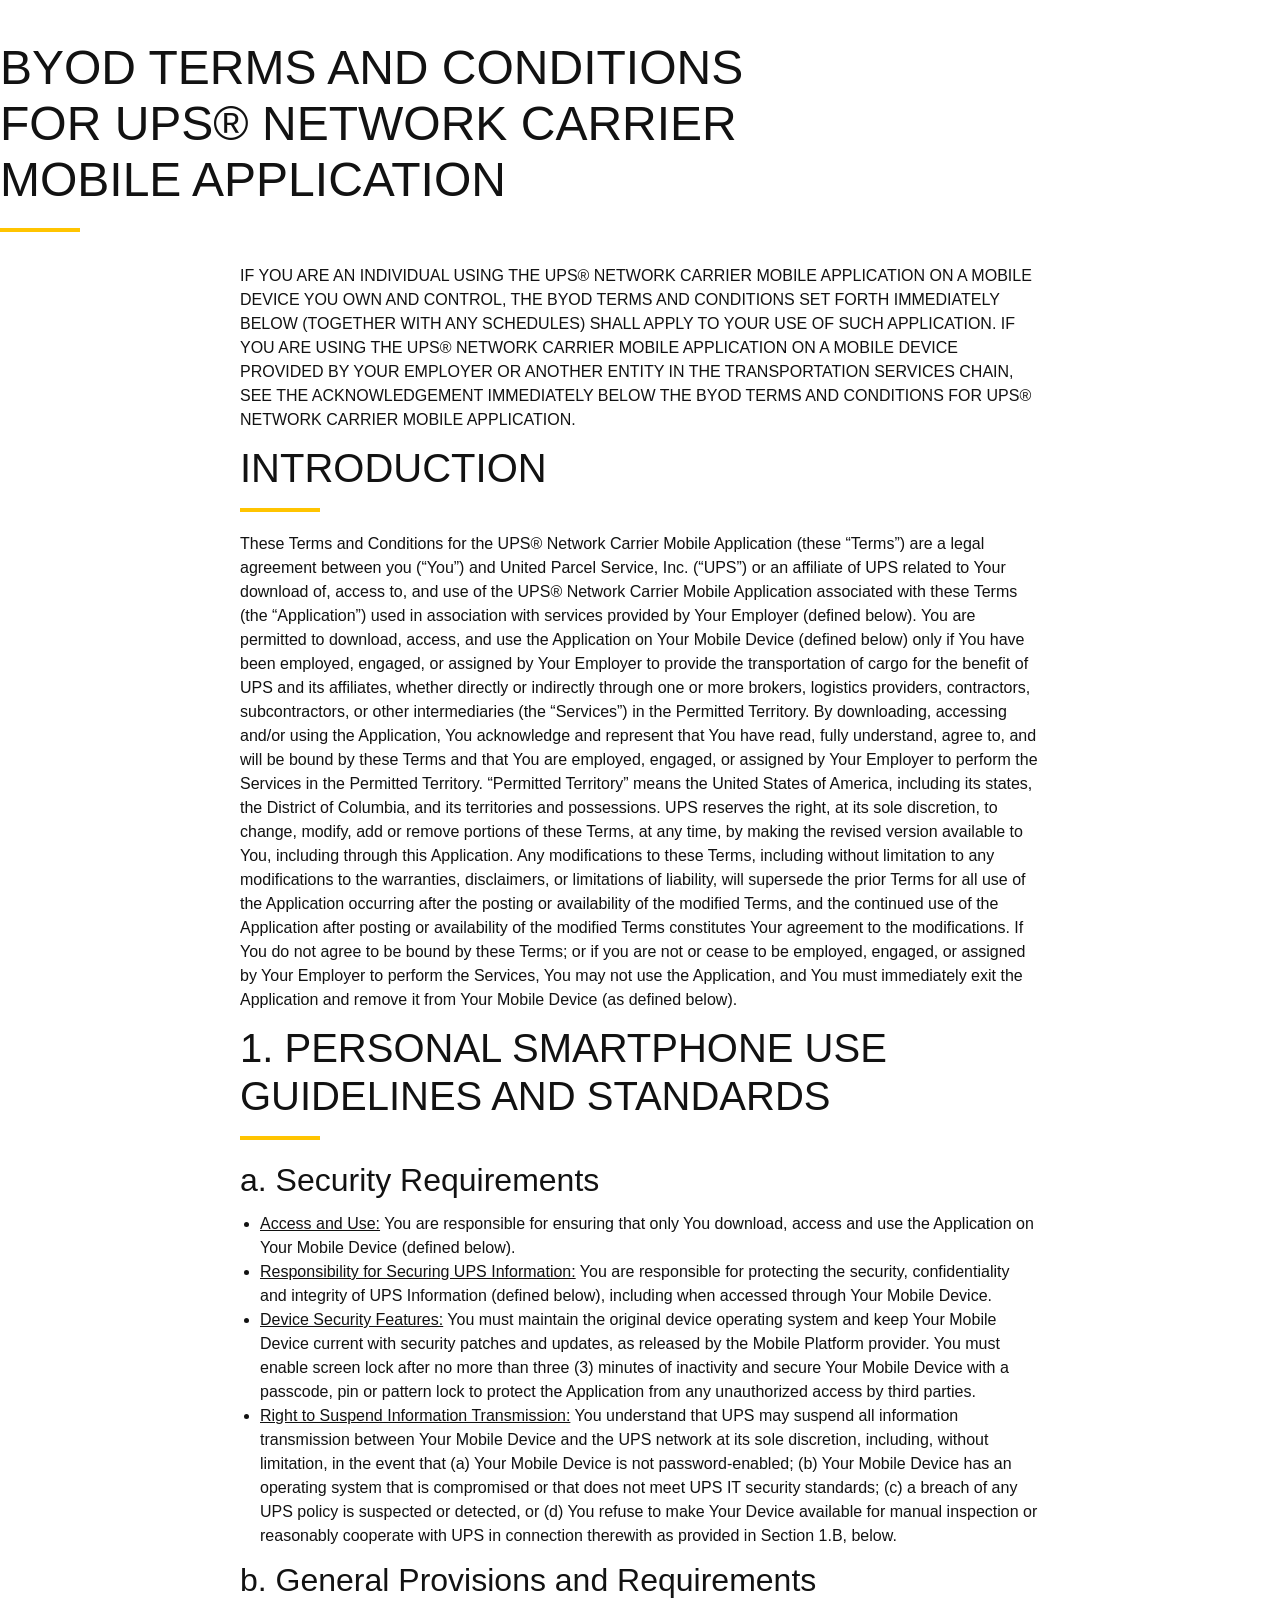
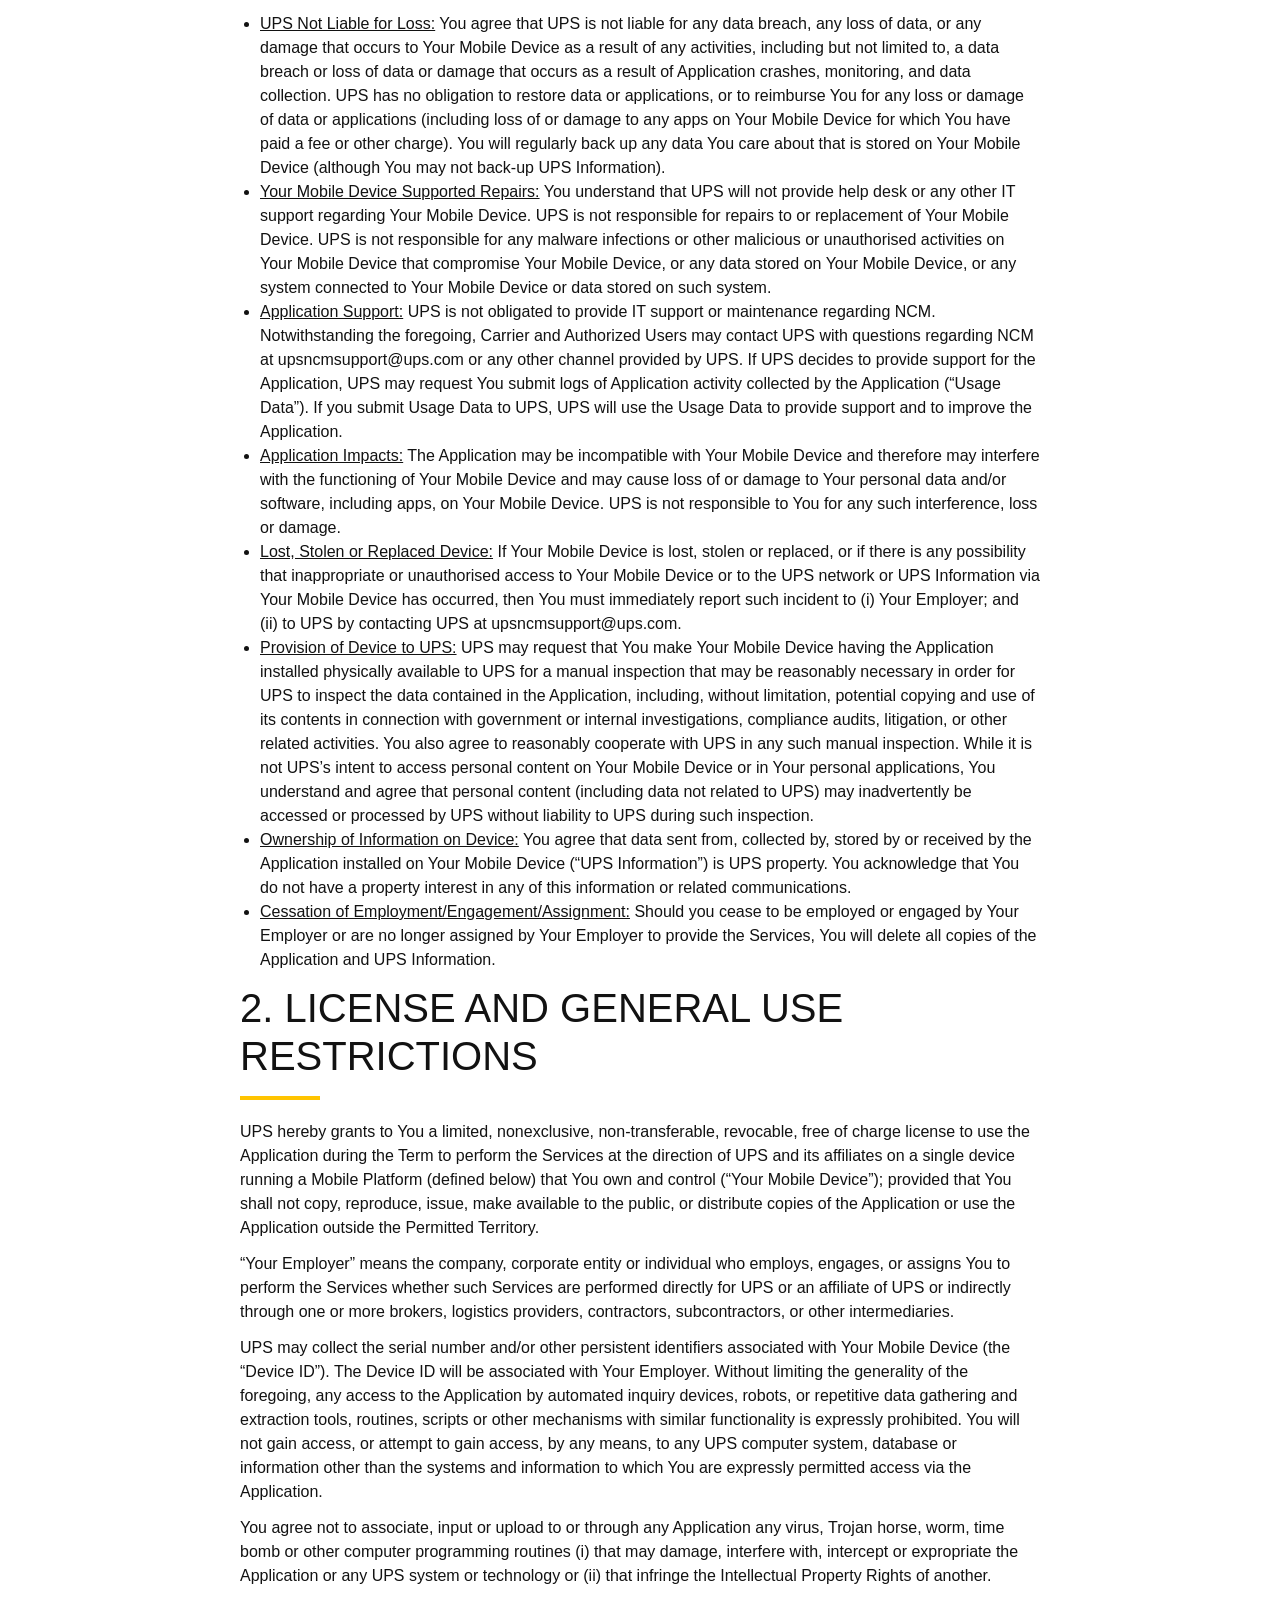
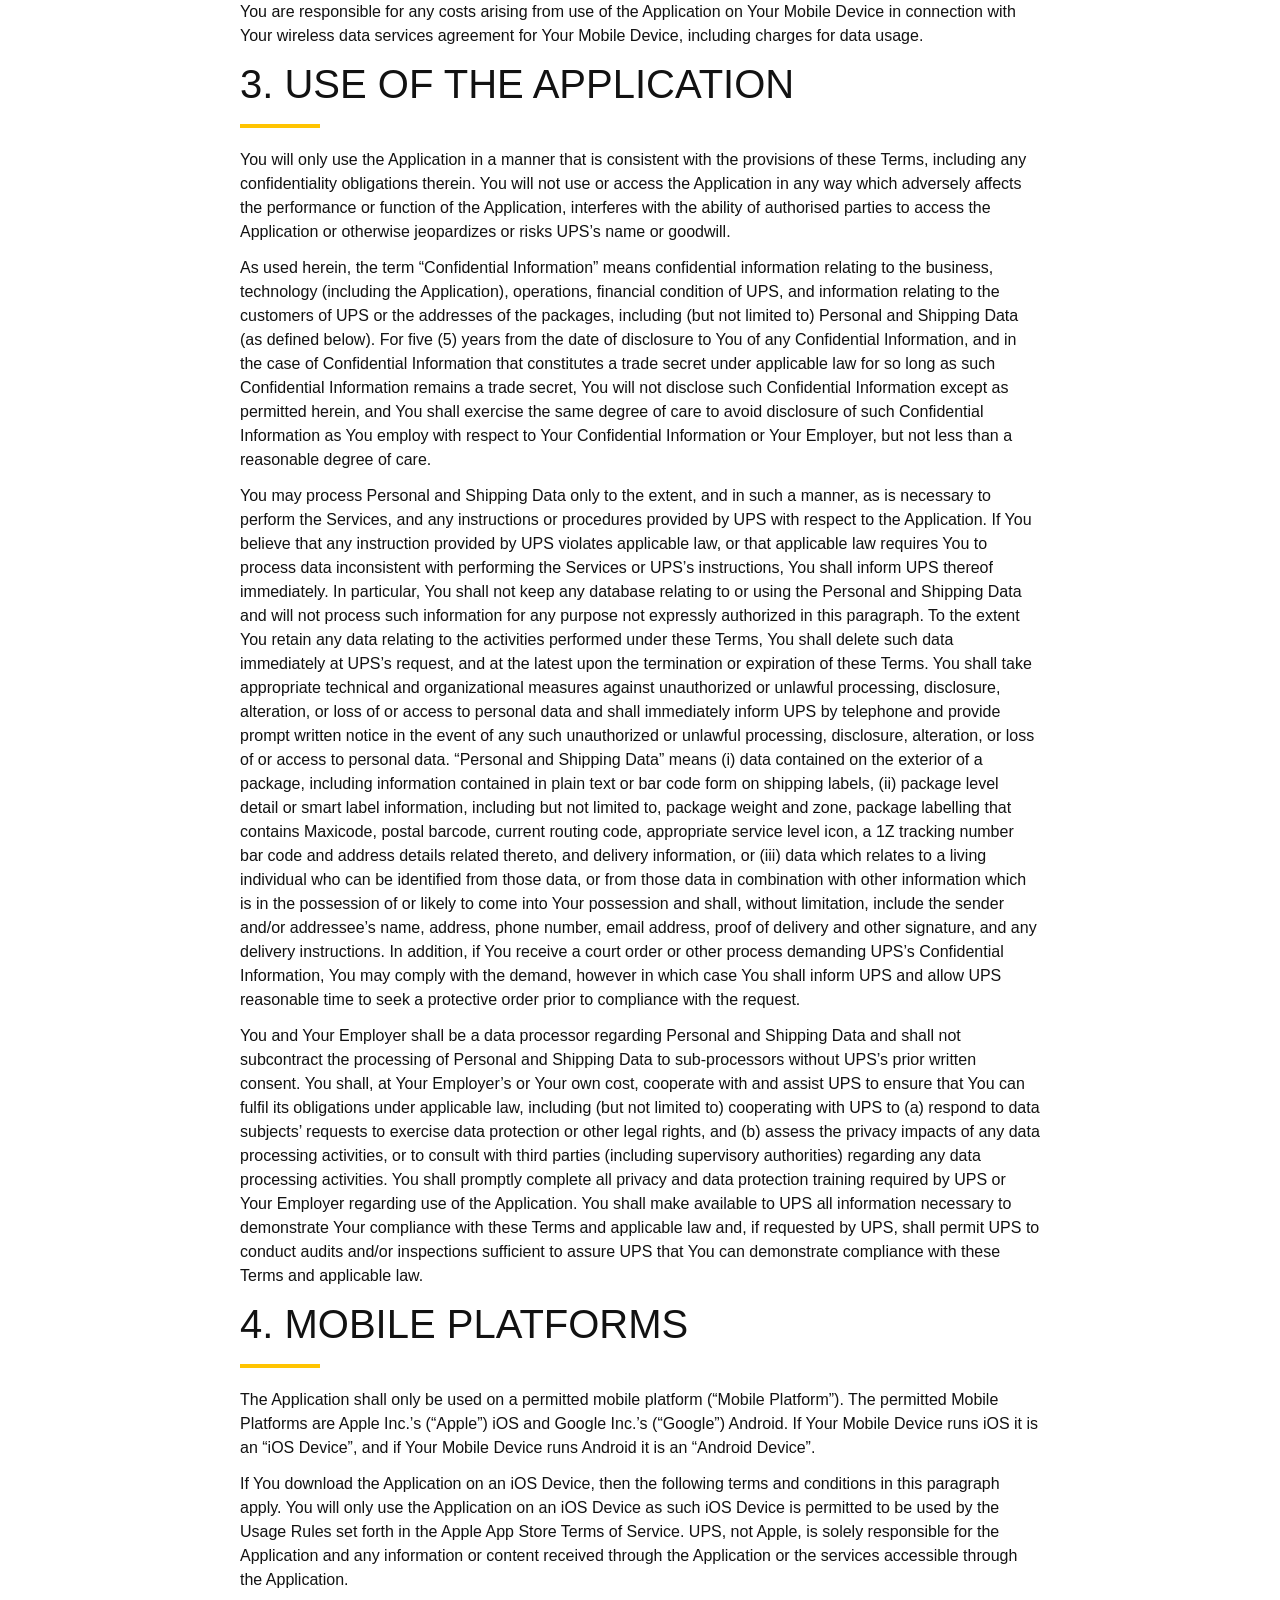
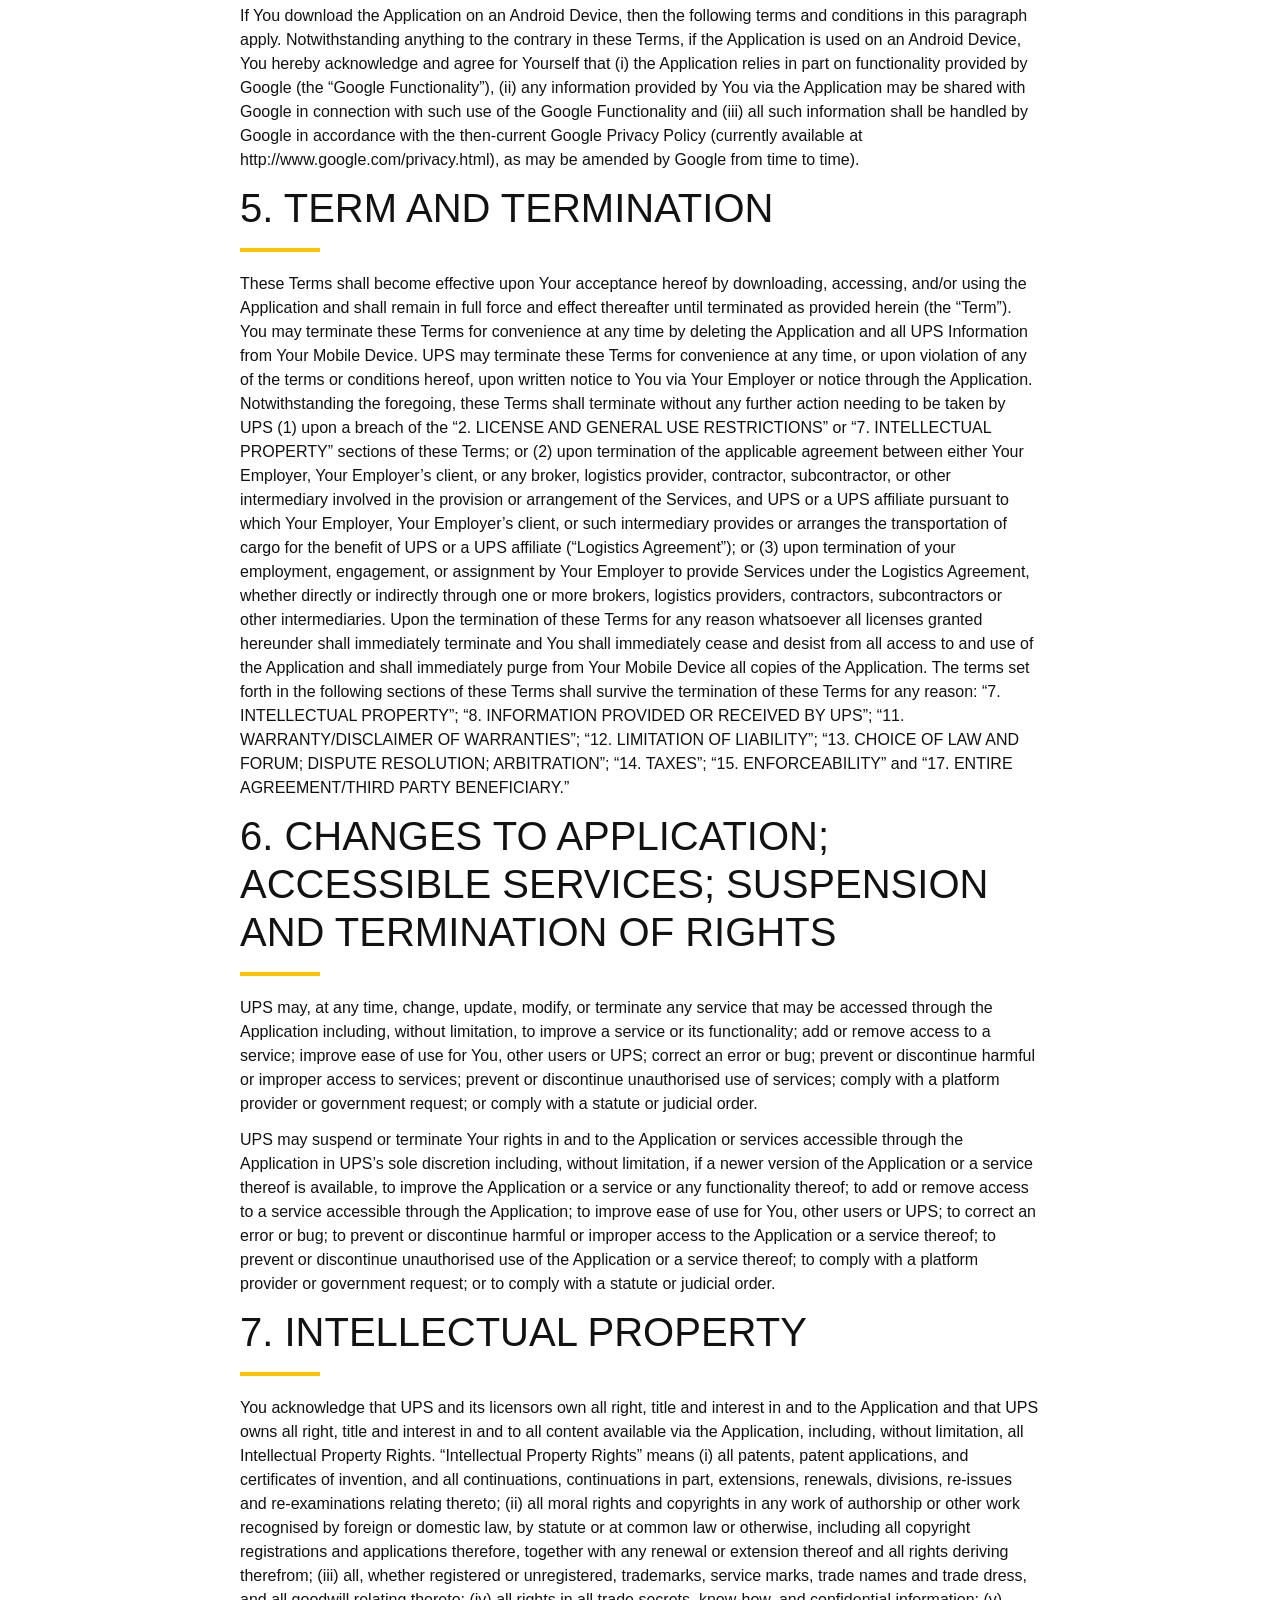
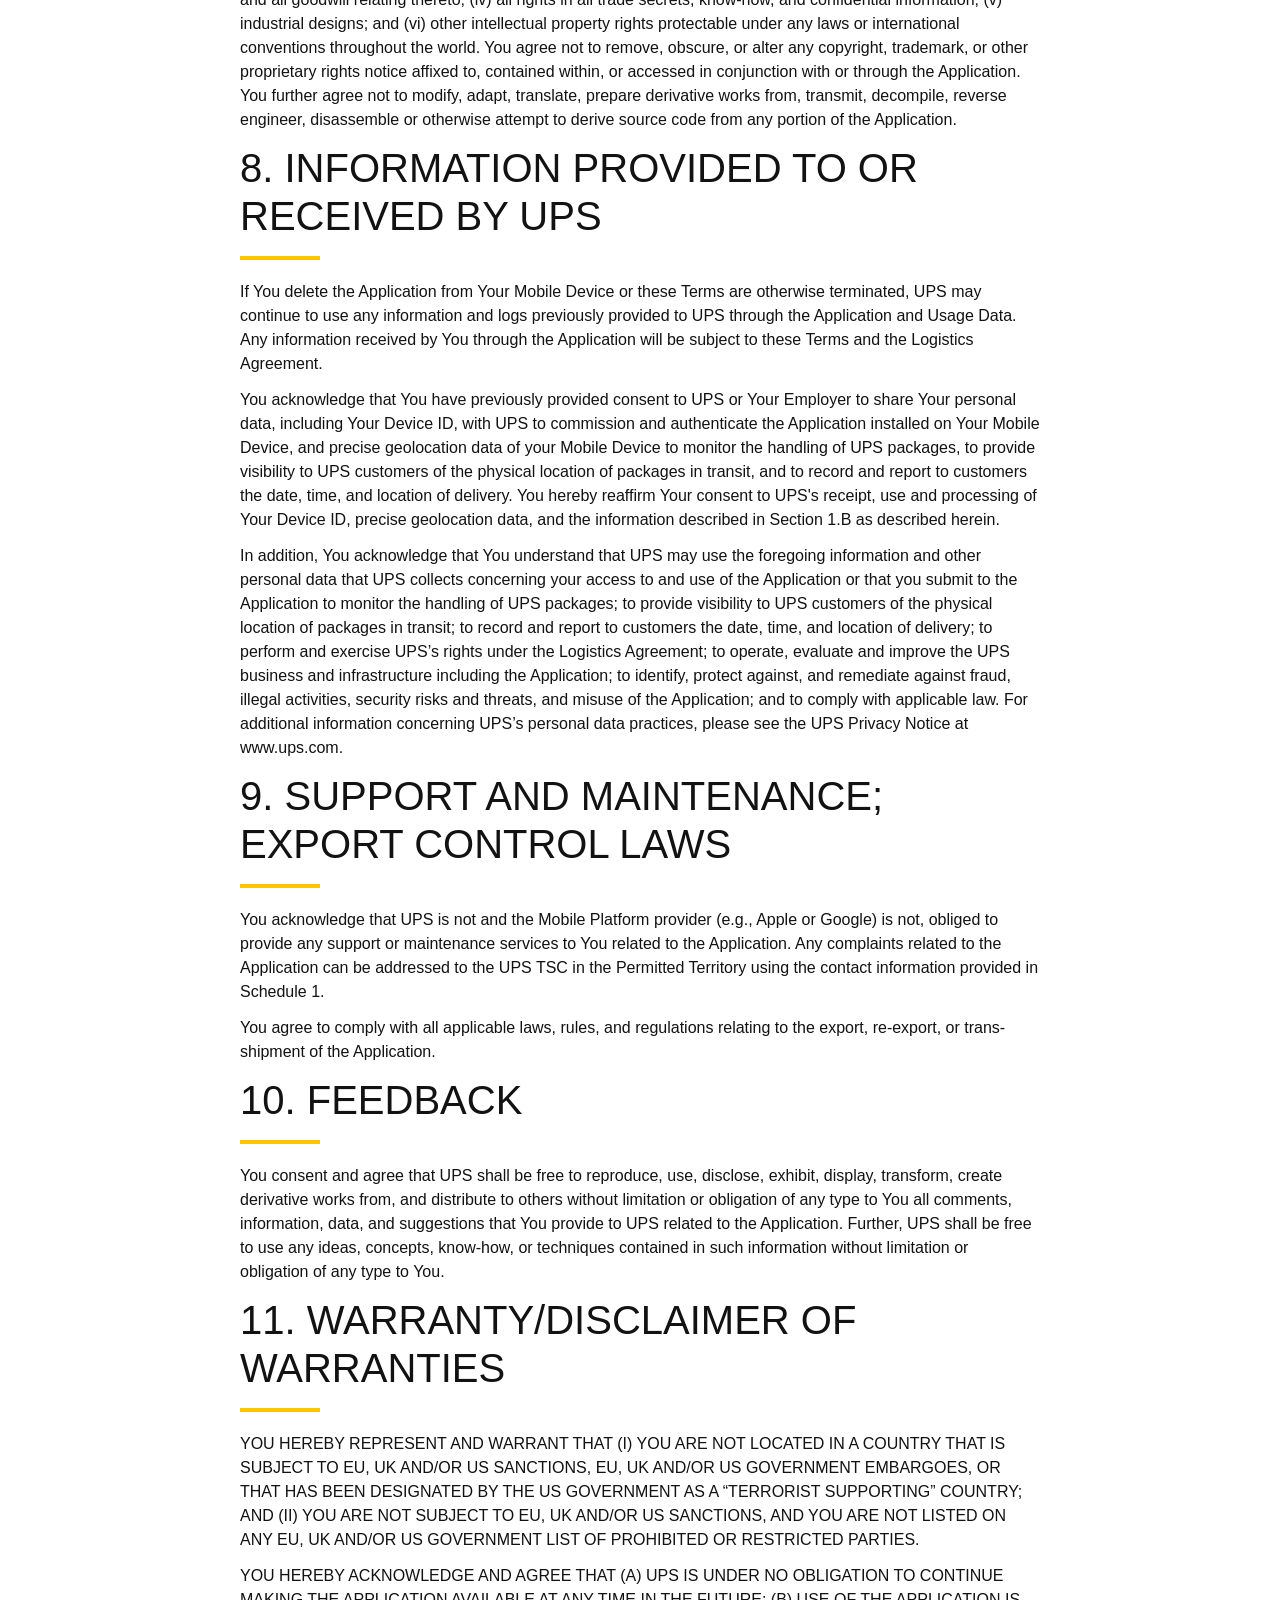
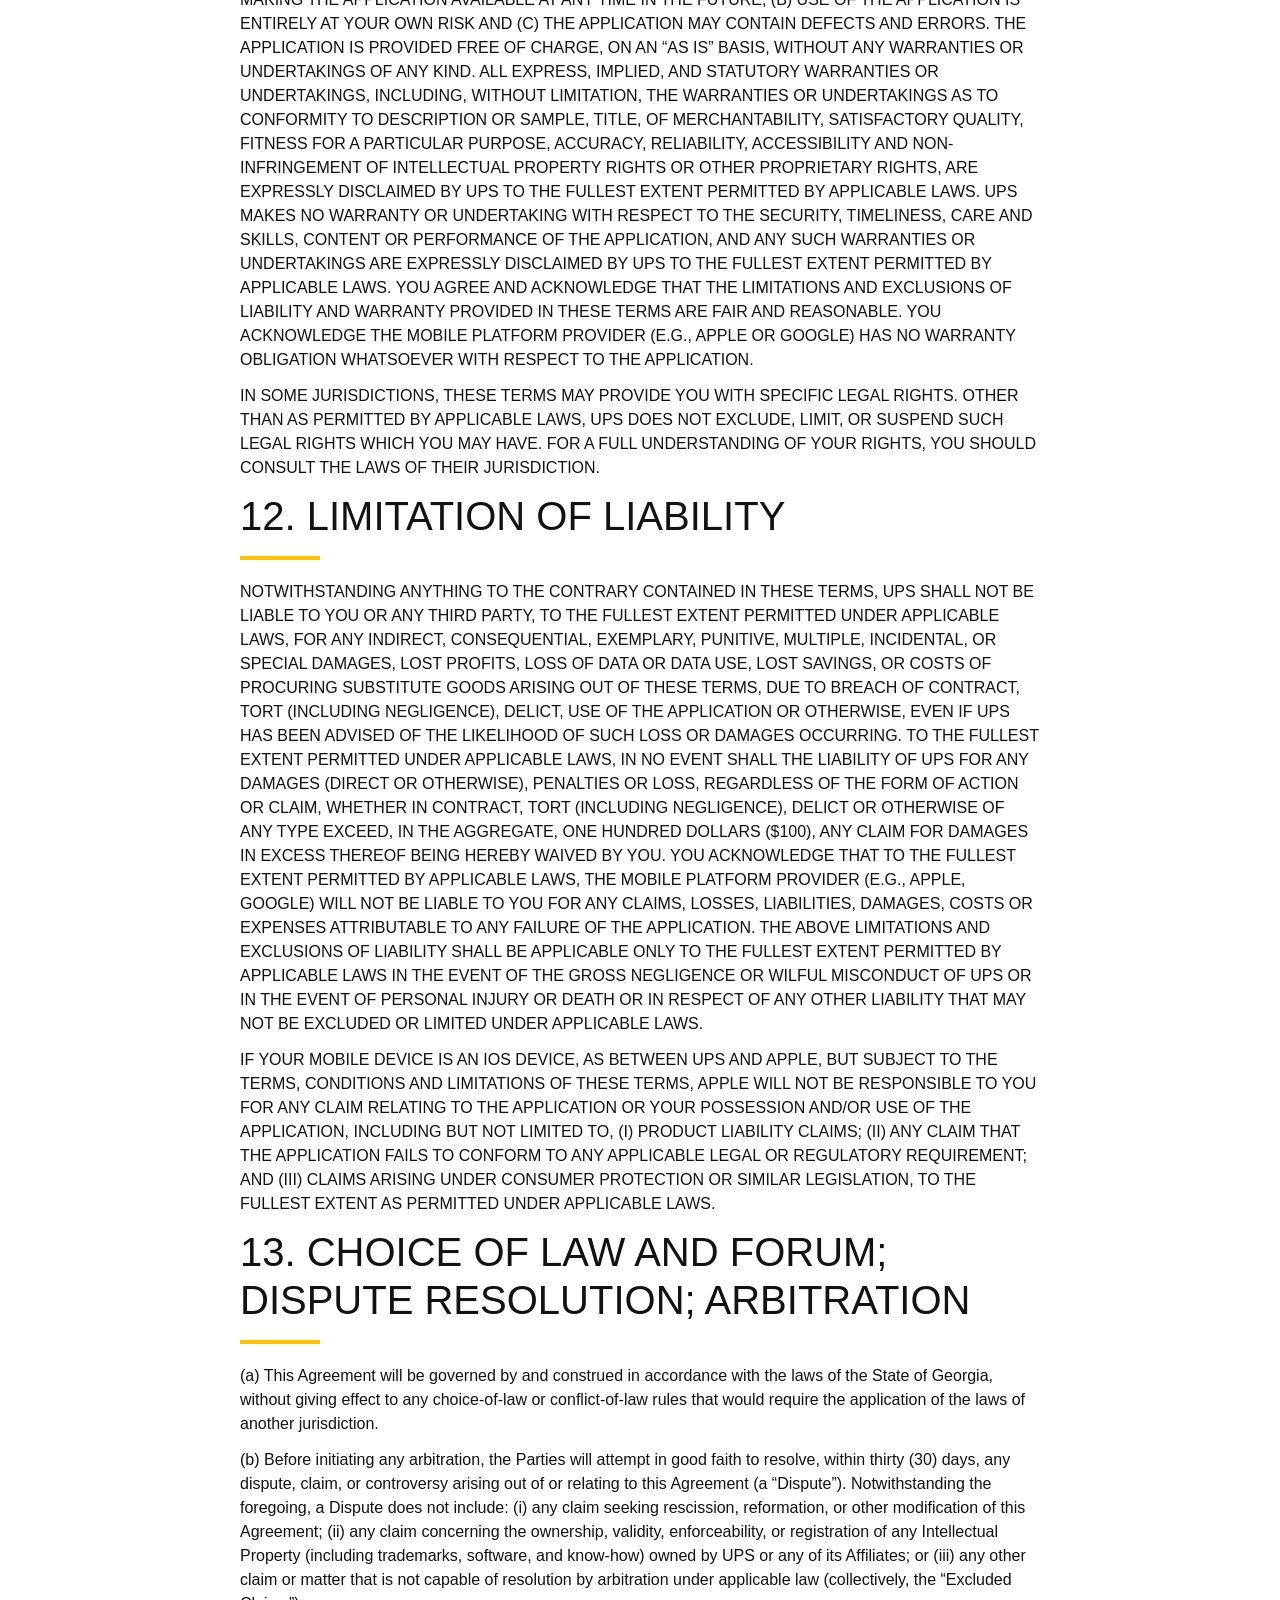
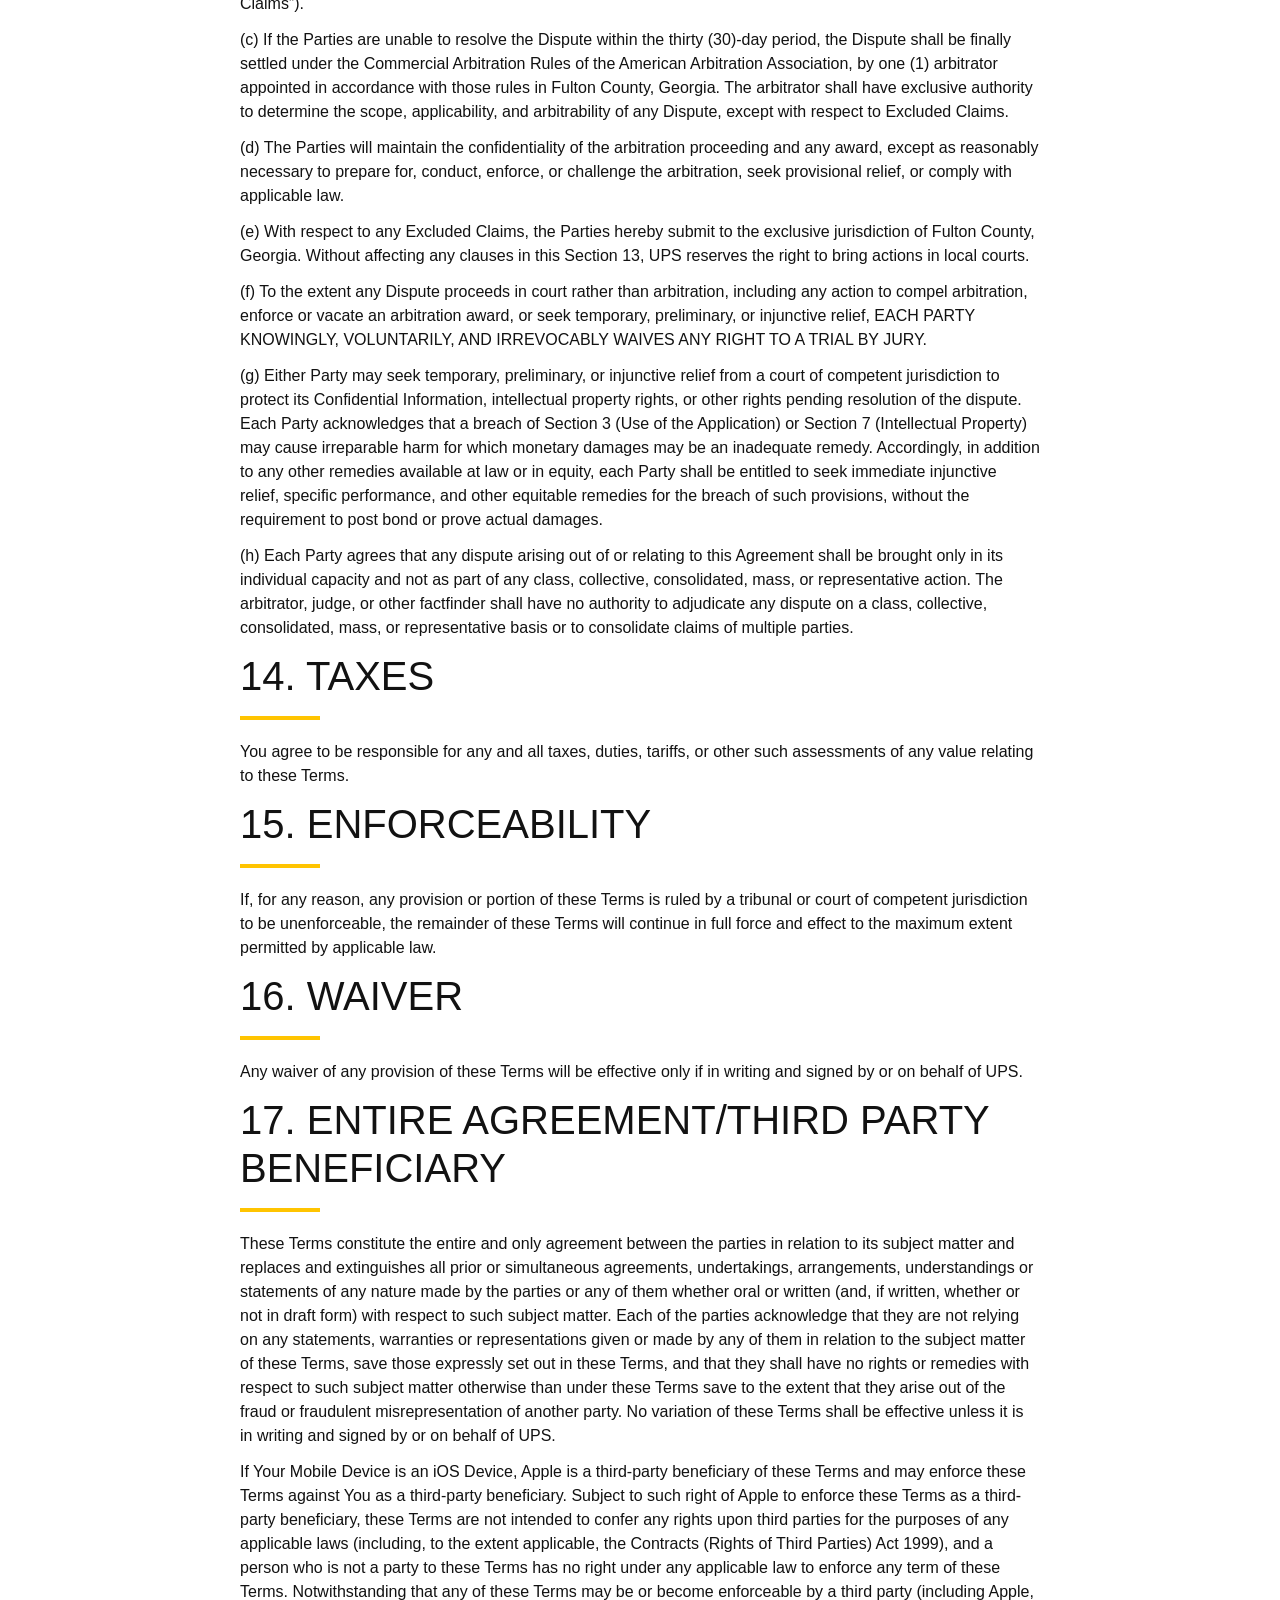
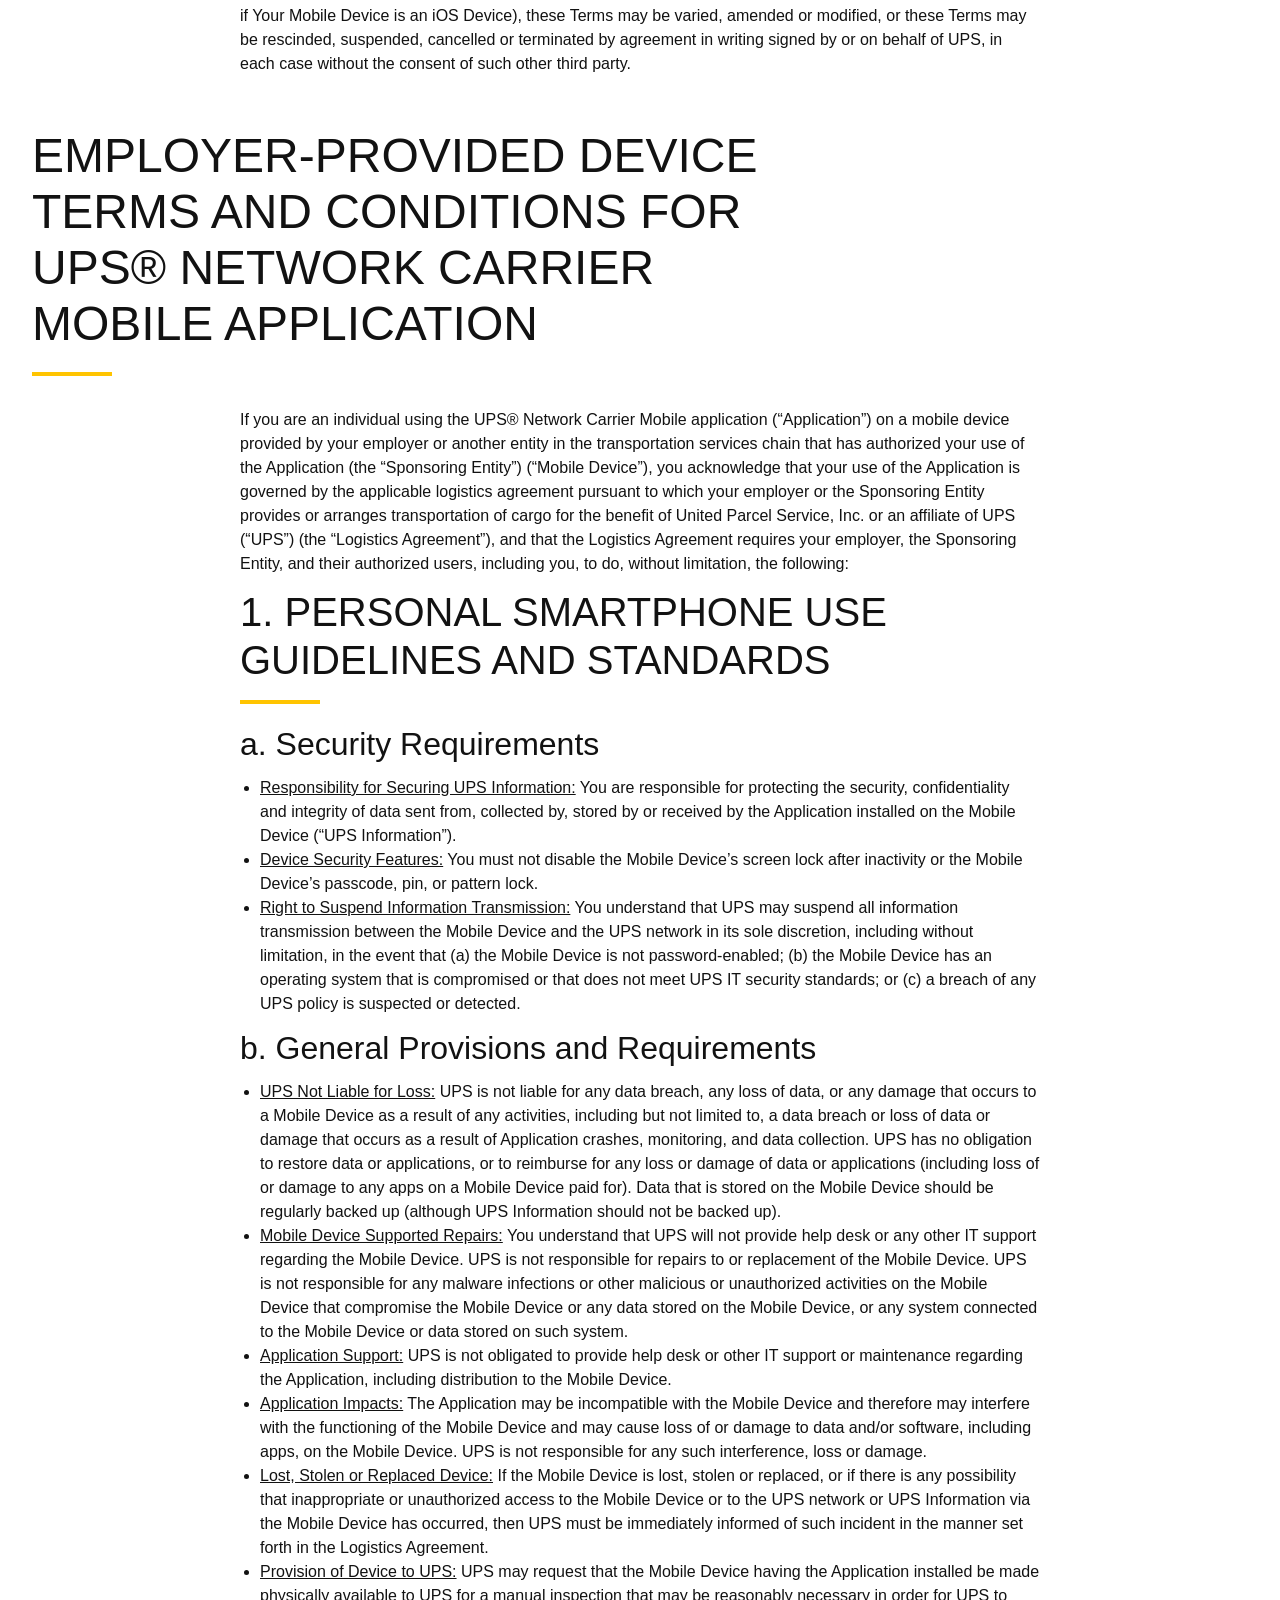
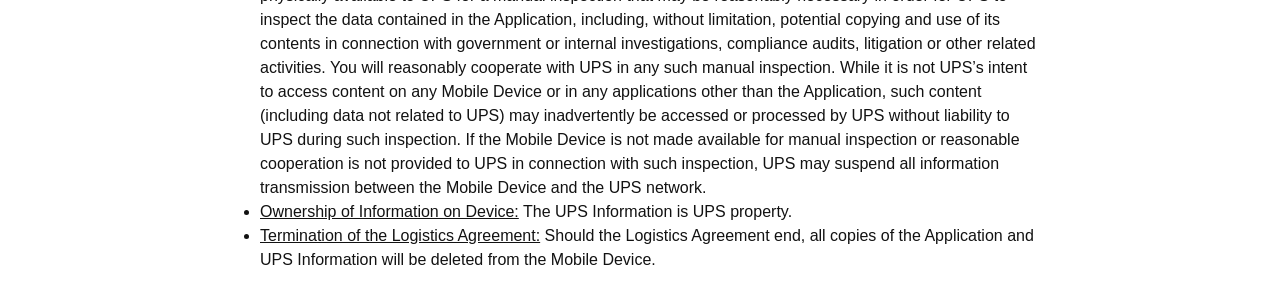
==== legal/ncm-terms-conditions.html @ 5e9bddc9 "Add files via upload" ====
<!DOCTYPE html>
<!-- saved from url=(0092)https://www.ups.com/us/en/support/shipping-support/legal-terms-conditions/end-user-agreement -->
<html data-whatintent="mouse" lang="en" data-whatinput="mouse">

<head>
  <meta http-equiv="Content-Type" content="text/html; charset=UTF-8">
  <title>End User License Agreement for UPS Mobile Applications | UPS - United States</title>

  <link rel="stylesheet" href="./ncm-terms-conditions/styles.css">
  <link rel="stylesheet" href="./ncm-terms-conditions/hero.css">
  <link rel="stylesheet" href="./ncm-terms-conditions/fonts.css">
  <link rel="stylesheet" href="./ncm-terms-conditions/header.css">
  <link rel="stylesheet" href="./ncm-terms-conditions/ups-title.css">
  <link rel="stylesheet" href="./ncm-terms-conditions/link-list.css">
  <link rel="stylesheet" href="./ncm-terms-conditions/back-to-top-button.css">
  <link rel="stylesheet" href="./ncm-terms-conditions/header-content.css">
  <link rel="stylesheet" href="./ncm-terms-conditions/global-alert.css">
  <link rel="stylesheet" href="./ncm-terms-conditions/footer.css">
  <link rel="stylesheet" href="./ncm-terms-conditions/lazy-styles.css">
  <script src="./ncm-terms-conditions/jquery-3.7.1.min.js.download"></script>
  <link rel="stylesheet" href="./ncm-terms-conditions/fragment-embed.css">
  <link rel="stylesheet" href="./ncm-terms-conditions/service-alerts-model.css">
  <link rel="stylesheet" href="./ncm-terms-conditions/main-va.css">

</head>

<body data-nav-template="default" data-footer-template="" class="appear">

  <main>
    <h1 class="sr-only"></h1>


    <div class="hero-wrapper">
      <div class="hero block no-media" data-block-name="hero" data-block-status="loaded"
        data-utg-content-block-id="trn_hero" data-tracking-applied="true">
        <div>
          <h1 id="end-user-license-agreement-for-ups-mobile-applications" class="keyline"><u>BYOD TERMS AND CONDITIONS
              FOR UPS® NETWORK CARRIER MOBILE APPLICATION</u></h1>
        </div>
        <div class="supporting-content-container"></div>
        <div class="additional-content-container"></div>
      </div>
    </div>

    <div class="section link-list-container" data-section-status="loaded" style="">
      <div class="default-content-wrapper">
        <p>IF YOU ARE AN INDIVIDUAL USING THE UPS® NETWORK CARRIER MOBILE APPLICATION ON A MOBILE DEVICE YOU OWN AND
          CONTROL, THE BYOD TERMS AND CONDITIONS SET FORTH IMMEDIATELY BELOW (TOGETHER WITH ANY SCHEDULES) SHALL APPLY
          TO YOUR USE OF SUCH APPLICATION. IF YOU ARE USING THE UPS® NETWORK CARRIER MOBILE APPLICATION ON A MOBILE
          DEVICE PROVIDED BY YOUR EMPLOYER OR ANOTHER ENTITY IN THE TRANSPORTATION SERVICES CHAIN, SEE THE
          ACKNOWLEDGEMENT IMMEDIATELY BELOW THE BYOD TERMS AND CONDITIONS FOR UPS® NETWORK CARRIER MOBILE APPLICATION.
        </p>
      </div>
    </div>

    <div class="section link-list-container" data-section-status="loaded" style="">
      <div class="default-content-wrapper">
        <h2 id="license-and-general-use-restrictions" class="keyline"><u>INTRODUCTION</u></h2>
        <p>These Terms and Conditions for the UPS® Network Carrier Mobile Application (these “Terms”) are a legal
          agreement between you (“You”) and United Parcel Service, Inc. (“UPS”) or an affiliate of UPS related to Your
          download of, access to, and use of the UPS® Network Carrier Mobile Application associated with these Terms
          (the “Application”) used in association with services provided by Your Employer (defined below). You are
          permitted to download, access, and use the Application on Your Mobile Device (defined below) only if You have
          been employed, engaged, or assigned by Your Employer to provide the transportation of cargo for the benefit of
          UPS and its affiliates, whether directly or indirectly through one or more brokers, logistics providers,
          contractors, subcontractors, or other intermediaries (the “Services”) in the Permitted Territory. By
          downloading, accessing and/or using the Application, You acknowledge and represent that You have read, fully
          understand, agree to, and will be bound by these Terms and that You are employed, engaged, or assigned by Your
          Employer to perform the Services in the Permitted Territory. “Permitted Territory” means the United States of
          America, including its states, the District of Columbia, and its territories and possessions. UPS reserves the
          right, at its sole discretion, to change, modify, add or remove portions of these Terms, at any time, by
          making the revised version available to You, including through this Application. Any modifications to these
          Terms, including without limitation to any modifications to the warranties, disclaimers, or limitations of
          liability, will supersede the prior Terms for all use of the Application occurring after the posting or
          availability of the modified Terms, and the continued use of the Application after posting or availability of
          the modified Terms constitutes Your agreement to the modifications. If You do not agree to be bound by these
          Terms; or if you are not or cease to be employed, engaged, or assigned by Your Employer to perform the
          Services, You may not use the Application, and You must immediately exit the Application and remove it from
          Your Mobile Device (as defined below).</p>
      </div>
    </div>

    <div class="section link-list-container" data-section-status="loaded" style="">
      <div class="default-content-wrapper">
        <h2 id="license-and-general-use-restrictions" class="keyline"><u>1. PERSONAL SMARTPHONE USE GUIDELINES AND
            STANDARDS</u></h2>
        <h3>a. Security Requirements</h3>
        <ul>
          <li> <u>Access and Use:</u> You are responsible for ensuring that only You download, access and use the
            Application on Your Mobile Device (defined below).</li>
          <li> <u>Responsibility for Securing UPS Information:</u> You are responsible for protecting the security,
            confidentiality and integrity of UPS Information (defined below), including when accessed through Your
            Mobile Device.</li>
          <li> <u>Device Security Features:</u> You must maintain the original device operating system and keep Your
            Mobile Device current with security patches and updates, as released by the Mobile Platform provider. You
            must enable screen lock after no more than three (3) minutes of inactivity and secure Your Mobile Device
            with a passcode, pin or pattern lock to protect the Application from any unauthorized access by third
            parties.</li>
          <li> <u>Right to Suspend Information Transmission:</u> You understand that UPS may suspend all information
            transmission between Your Mobile Device and the UPS network at its sole discretion, including, without
            limitation, in the event that (a) Your Mobile Device is not password-enabled; (b) Your Mobile Device has an
            operating system that is compromised or that does not meet UPS IT security standards; (c) a breach of any
            UPS policy is suspected or detected, or (d) You refuse to make Your Device available for manual inspection
            or reasonably cooperate with UPS in connection therewith as provided in Section 1.B, below.</li>
        </ul>
        <h3>b. General Provisions and Requirements</h3>
        <ul>
          <li><u>UPS Not Liable for Loss:</u> You agree that UPS is not liable for any data breach, any loss of data, or
            any damage that occurs to Your Mobile Device as a result of any activities, including but not limited to, a
            data breach or loss of data or damage that occurs as a result of Application crashes, monitoring, and data
            collection. UPS has no obligation to restore data or applications, or to reimburse You for any loss or
            damage of data or applications (including loss of or damage to any apps on Your Mobile Device for which You
            have paid a fee or other charge). You will regularly back up any data You care about that is stored on Your
            Mobile Device (although You may not back-up UPS Information).</li>
          <li><u>Your Mobile Device Supported Repairs:</u> You understand that UPS will not provide help desk or any
            other IT support regarding Your Mobile Device. UPS is not responsible for repairs to or replacement of Your
            Mobile Device. UPS is not responsible for any malware infections or other malicious or unauthorised
            activities on Your Mobile Device that compromise Your Mobile Device, or any data stored on Your Mobile
            Device, or any system connected to Your Mobile Device or data stored on such system.</li>
          <li><u>Application Support:</u> UPS is not obligated to provide IT support or maintenance regarding NCM.
            Notwithstanding the foregoing, Carrier and Authorized Users may contact UPS with questions regarding NCM at
            upsncmsupport@ups.com or any other channel provided by UPS. If UPS decides to provide support for the
            Application, UPS may request You submit logs of Application activity collected by the Application (“Usage
            Data”). If you submit Usage Data to UPS, UPS will use the Usage Data to provide support and to improve the
            Application.</li>
          <li><u>Application Impacts:</u> The Application may be incompatible with Your Mobile Device and therefore may
            interfere with the functioning of Your Mobile Device and may cause loss of or damage to Your personal data
            and/or software, including apps, on Your Mobile Device. UPS is not responsible to You for any such
            interference, loss or damage.</li>
          <li><u>Lost, Stolen or Replaced Device:</u> If Your Mobile Device is lost, stolen or replaced, or if there is
            any possibility that inappropriate or unauthorised access to Your Mobile Device or to the UPS network or UPS
            Information via Your Mobile Device has occurred, then You must immediately report such incident to (i) Your
            Employer; and (ii) to UPS by contacting UPS at upsncmsupport@ups.com.</li>
          <li><u>Provision of Device to UPS:</u> UPS may request that You make Your Mobile Device having the Application
            installed physically available to UPS for a manual inspection that may be reasonably necessary in order for
            UPS to inspect the data contained in the Application, including, without limitation, potential copying and
            use of its contents in connection with government or internal investigations, compliance audits, litigation,
            or other related activities. You also agree to reasonably cooperate with UPS in any such manual inspection.
            While it is not UPS’s intent to access personal content on Your Mobile Device or in Your personal
            applications, You understand and agree that personal content (including data not related to UPS) may
            inadvertently be accessed or processed by UPS without liability to UPS during such inspection.</li>
          <li><u>Ownership of Information on Device:</u> You agree that data sent from, collected by, stored by or
            received by the Application installed on Your Mobile Device (“UPS Information”) is UPS property. You
            acknowledge that You do not have a property interest in any of this information or related communications.
          </li>
          <li><u>Cessation of Employment/Engagement/Assignment:</u> Should you cease to be employed or engaged by Your
            Employer or are no longer assigned by Your Employer to provide the Services, You will delete all copies of
            the Application and UPS Information.</li>
        </ul>
      </div>
    </div>

    <div class="section link-list-container" data-section-status="loaded" style="">
      <div class="default-content-wrapper">
        <h2 id="mobile-platforms" class="keyline"><u>2. LICENSE AND GENERAL USE RESTRICTIONS</u></h2>
        <p>UPS hereby grants to You a limited, nonexclusive, non-transferable, revocable, free of charge license to
          use the Application during the Term to perform the Services at the direction of UPS and its affiliates on
          a single device running a Mobile Platform (defined below) that You own and control (“Your Mobile Device”);
          provided that You shall not copy, reproduce, issue, make available to the public, or distribute copies of
          the Application or use the Application outside the Permitted Territory. </p>

        <p>“Your Employer” means the company, corporate entity or individual who employs, engages, or assigns You to
          perform the Services whether such Services are performed directly for UPS or an affiliate of UPS or indirectly
          through one or more brokers, logistics providers, contractors, subcontractors, or other intermediaries.</p>
        <p>UPS may collect the serial number and/or other persistent identifiers associated with Your Mobile Device (the
          “Device ID”). The Device ID will be associated with Your Employer. Without limiting the generality of the
          foregoing, any access to the Application by automated inquiry devices, robots, or repetitive data gathering
          and extraction tools, routines, scripts or other mechanisms with similar functionality is expressly
          prohibited. You will not gain access, or attempt to gain access, by any means, to any UPS computer system,
          database or information other than the systems and information to which You are expressly permitted access via
          the Application.</p>
        <p>You agree not to associate, input or upload to or through any Application any virus, Trojan horse, worm, time
          bomb or other computer programming routines (i) that may damage, interfere with, intercept or expropriate the
          Application or any UPS system or technology or (ii) that infringe the Intellectual Property Rights of another.
        </p>
        <p>You are responsible for any costs arising from use of the Application on Your Mobile Device in connection
          with Your wireless data services agreement for Your Mobile Device, including charges for data usage. </p>
      </div>
    </div>

    <div class="section link-list-container" data-section-status="loaded" style="">
      <div class="default-content-wrapper">
        <h2 id="term-and-termination" class="keyline"><u>3. USE OF THE APPLICATION</u></h2>
        <p>You will only use the Application in a manner that is consistent with the provisions of these Terms,
          including any confidentiality obligations therein. You will not use or access the Application in any way
          which adversely affects the performance or function of the Application, interferes with the ability of
          authorised parties to access the Application or otherwise jeopardizes or risks UPS’s name or goodwill.</p>

        <p>As used herein, the term “Confidential Information” means confidential information relating to the business,
          technology (including the Application), operations, financial condition of UPS, and information relating to
          the customers of UPS or the addresses of the packages, including (but not limited to) Personal and Shipping
          Data (as defined below). For five (5) years from the date of disclosure to You of any Confidential
          Information, and in the case of Confidential Information that constitutes a trade secret under applicable law
          for so long as such Confidential Information remains a trade secret, You will not disclose such Confidential
          Information except as permitted herein, and You shall exercise the same degree of care to avoid disclosure of
          such Confidential Information as You employ with respect to Your Confidential Information or Your Employer,
          but not less than a reasonable degree of care.</p>
        <p>You may process Personal and Shipping Data only to the extent, and in such a manner, as is necessary to
          perform the Services, and any instructions or procedures provided by UPS with respect to the Application. If
          You believe that any instruction provided by UPS violates applicable law, or that applicable law requires You
          to process data inconsistent with performing the Services or UPS’s instructions, You shall inform UPS thereof
          immediately. In particular, You shall not keep any database relating to or using the Personal and Shipping
          Data and will not process such information for any purpose not expressly authorized in this paragraph. To the
          extent You retain any data relating to the activities performed under these Terms, You shall delete such data
          immediately at UPS’s request, and at the latest upon the termination or expiration of these Terms. You shall
          take appropriate technical and organizational measures against unauthorized or unlawful processing,
          disclosure, alteration, or loss of or access to personal data and shall immediately inform UPS by telephone
          and provide prompt written notice in the event of any such unauthorized or unlawful processing, disclosure,
          alteration, or loss of or access to personal data. “Personal and Shipping Data” means (i) data contained on
          the exterior of a package, including information contained in plain text or bar code form on shipping labels,
          (ii) package level detail or smart label information, including but not limited to, package weight and zone,
          package labelling that contains Maxicode, postal barcode, current routing code, appropriate service level
          icon, a 1Z tracking number bar code and address details related thereto, and delivery information, or (iii)
          data which relates to a living individual who can be identified from those data, or from those data in
          combination with other information which is in the possession of or likely to come into Your possession and
          shall, without limitation, include the sender and/or addressee’s name, address, phone number, email address,
          proof of delivery and other signature, and any delivery instructions. In addition, if You receive a court
          order or other process demanding UPS’s Confidential Information, You may comply with the demand, however in
          which case You shall inform UPS and allow UPS reasonable time to seek a protective order prior to compliance
          with the request.</p>
        <p>You and Your Employer shall be a data processor regarding Personal and Shipping Data and shall not
          subcontract the processing of Personal and Shipping Data to sub-processors without UPS’s prior written
          consent. You shall, at Your Employer’s or Your own cost, cooperate with and assist UPS to ensure that You can
          fulfil its obligations under applicable law, including (but not limited to) cooperating with UPS to (a)
          respond to data subjects’ requests to exercise data protection or other legal rights, and (b) assess the
          privacy impacts of any data processing activities, or to consult with third parties (including supervisory
          authorities) regarding any data processing activities. You shall promptly complete all privacy and data
          protection training required by UPS or Your Employer regarding use of the Application. You shall make
          available to UPS all information necessary to demonstrate Your compliance with these Terms and applicable law
          and, if requested by UPS, shall permit UPS to conduct audits and/or inspections sufficient to assure UPS that
          You can demonstrate compliance with these Terms and applicable law.</p>
      </div>
    </div>

    <div class="section link-list-container" data-section-status="loaded" style="">
      <div class="default-content-wrapper">
        <h2 id="changes-to-accessible-services-suspension-and-termination-of-rights" class="keyline"><u>4. MOBILE
            PLATFORMS</u></h2>
        <p>The Application shall only be used on a permitted mobile platform (“Mobile Platform”). The permitted
          Mobile Platforms are Apple Inc.’s (“Apple”) iOS and Google Inc.’s (“Google”) Android. If Your Mobile
          Device runs iOS it is an “iOS Device”, and if Your Mobile Device runs Android it is an “Android Device”.
        </p>

        <p>If You download the Application on an iOS Device, then the following terms and conditions in this paragraph
          apply. You will only use the Application on an iOS Device as such iOS Device is permitted to be used by the
          Usage Rules set forth in the Apple App Store Terms of Service. UPS, not Apple, is solely responsible for the
          Application and any information or content received through the Application or the services accessible through
          the Application.</p>
        <p>If You download the Application on an Android Device, then the following terms and conditions in this
          paragraph apply. Notwithstanding anything to the contrary in these Terms, if the Application is used on an
          Android Device, You hereby acknowledge and agree for Yourself that (i) the Application relies in part on
          functionality provided by Google (the “Google Functionality”), (ii) any information provided by You via the
          Application may be shared with Google in connection with such use of the Google Functionality and (iii) all
          such information shall be handled by Google in accordance with the then-current Google Privacy Policy
          (currently available at http://www.google.com/privacy.html), as may be amended by Google from time to time).
        </p>
      </div>
    </div>

    <div class="section link-list-container" data-section-status="loaded" style="">
      <div class="default-content-wrapper">
        <h2 id="intellectual-property" class="keyline"><u>5. TERM AND TERMINATION </u></h2>
        <p>These Terms shall become effective upon Your acceptance hereof by downloading, accessing, and/or using
          the Application and shall remain in full force and effect thereafter until terminated as provided herein
          (the “Term”). You may terminate these Terms for convenience at any time by deleting the Application and
          all UPS Information from Your Mobile Device. UPS may terminate these Terms for convenience at any time, or
          upon violation of any of the terms or conditions hereof, upon written notice to You via Your Employer or
          notice through the Application. Notwithstanding the foregoing, these Terms shall terminate without any
          further action needing to be taken by UPS (1) upon a breach of the “2. LICENSE AND GENERAL USE
          RESTRICTIONS” or “7. INTELLECTUAL PROPERTY” sections of these Terms; or (2) upon termination of the
          applicable agreement between either Your Employer, Your Employer’s client, or any broker, logistics
          provider, contractor, subcontractor, or other intermediary involved in the provision or arrangement of the
          Services, and UPS or a UPS affiliate pursuant to which Your Employer, Your Employer’s client, or such
          intermediary provides or arranges the transportation of cargo for the benefit of UPS or a UPS affiliate
          (“Logistics Agreement”); or (3) upon termination of your employment, engagement, or assignment by Your
          Employer to provide Services under the Logistics Agreement, whether directly or indirectly through one or
          more brokers, logistics providers, contractors, subcontractors or other intermediaries. Upon the
          termination of these Terms for any reason whatsoever all licenses granted hereunder shall immediately
          terminate and You shall immediately cease and desist from all access to and use of the Application and
          shall immediately purge from Your Mobile Device all copies of the Application. The terms set forth in the
          following sections of these Terms shall survive the termination of these Terms for any reason: “7.
          INTELLECTUAL PROPERTY”; “8. INFORMATION PROVIDED OR RECEIVED BY UPS”; “11. WARRANTY/DISCLAIMER OF
          WARRANTIES”; “12. LIMITATION OF LIABILITY”; “13. CHOICE OF LAW AND FORUM; DISPUTE RESOLUTION;
          ARBITRATION”; “14. TAXES”; “15. ENFORCEABILITY” and “17. ENTIRE AGREEMENT/THIRD PARTY BENEFICIARY.”</p>
      </div>
    </div>

    <div class="section link-list-container" data-section-status="loaded" style="">
      <div class="default-content-wrapper">
        <h2 id="third-party-software" class="keyline"><u>6. CHANGES TO APPLICATION; ACCESSIBLE SERVICES; SUSPENSION
            AND TERMINATION OF RIGHTS</u></h2>
        <p>UPS may, at any time, change, update, modify, or terminate any service that may be accessed through the
          Application including, without limitation, to improve a service or its functionality; add or remove access
          to a service; improve ease of use for You, other users or UPS; correct an error or bug; prevent or
          discontinue harmful or improper access to services; prevent or discontinue unauthorised use of services;
          comply with a platform provider or government request; or comply with a statute or judicial order. </p>

        <p>UPS may suspend or terminate Your rights in and to the Application or services accessible through the
          Application in UPS’s sole discretion including, without limitation, if a newer version of the Application or a
          service thereof is available, to improve the Application or a service or any functionality thereof; to add or
          remove access to a service accessible through the Application; to improve ease of use for You, other users or
          UPS; to correct an error or bug; to prevent or discontinue harmful or improper access to the Application or a
          service thereof; to prevent or discontinue unauthorised use of the Application or a service thereof; to comply
          with a platform provider or government request; or to comply with a statute or judicial order.</p>
      </div>
    </div>

    <div class="section link-list-container" data-section-status="loaded" style="">
      <div class="default-content-wrapper">
        <h2 id="tracking" class="keyline"><u>7. INTELLECTUAL PROPERTY </u></h2>
        <p>You acknowledge that UPS and its licensors own all right, title and interest in and to the Application
          and that UPS owns all right, title and interest in and to all content available via the Application,
          including, without limitation, all Intellectual Property Rights. “Intellectual Property Rights” means (i)
          all patents, patent applications, and certificates of invention, and all continuations, continuations in
          part, extensions, renewals, divisions, re-issues and re-examinations relating thereto; (ii) all moral
          rights and copyrights in any work of authorship or other work recognised by foreign or domestic law, by
          statute or at common law or otherwise, including all copyright registrations and applications therefore,
          together with any renewal or extension thereof and all rights deriving therefrom; (iii) all, whether
          registered or unregistered, trademarks, service marks, trade names and trade dress, and all goodwill
          relating thereto; (iv) all rights in all trade secrets, know-how, and confidential information; (v)
          industrial designs; and (vi) other intellectual property rights protectable under any laws or
          international conventions throughout the world. You agree not to remove, obscure, or alter any copyright,
          trademark, or other proprietary rights notice affixed to, contained within, or accessed in conjunction
          with or through the Application. You further agree not to modify, adapt, translate, prepare derivative
          works from, transmit, decompile, reverse engineer, disassemble or otherwise attempt to derive source code
          from any portion of the Application.</p>
      </div>
    </div>

    <div class="section link-list-container" data-section-status="loaded" style="">
      <div class="default-content-wrapper">
        <h2 id="usage-data" class="keyline"><u>8. INFORMATION PROVIDED TO OR RECEIVED BY UPS</u></h2>
        <p>If You delete the Application from Your Mobile Device or these Terms are otherwise terminated, UPS may
          continue to use any information and logs previously provided to UPS through the Application and Usage
          Data. Any information received by You through the Application will be subject to these Terms and the
          Logistics Agreement.</p>

        <p>You acknowledge that You have previously provided consent to UPS or Your Employer to share Your personal
          data, including Your Device ID, with UPS to commission and authenticate the Application installed on Your
          Mobile Device, and precise geolocation data of your Mobile Device to monitor the handling of UPS packages, to
          provide visibility to UPS customers of the physical location of packages in transit, and to record and report
          to customers the date, time, and location of delivery. You hereby reaffirm Your consent to UPS's receipt, use
          and processing of Your Device ID, precise geolocation data, and the information described in Section 1.B as
          described herein. </p>
        <p>In addition, You acknowledge that You understand that UPS may use the foregoing information and other
          personal data that UPS collects concerning your access to and use of the Application or that you submit to the
          Application to monitor the handling of UPS packages; to provide visibility to UPS customers of the physical
          location of packages in transit; to record and report to customers the date, time, and location of delivery;
          to perform and exercise UPS’s rights under the Logistics Agreement; to operate, evaluate and improve the UPS
          business and infrastructure including the Application; to identify, protect against, and remediate against
          fraud, illegal activities, security risks and threats, and misuse of the Application; and to comply with
          applicable law. For additional information concerning UPS’s personal data practices, please see the UPS
          Privacy Notice at www.ups.com. </p>
      </div>
    </div>

    <div class="section link-list-container" data-section-status="loaded" style="">
      <div class="default-content-wrapper">
        <h2 id="information-received-by-ups" class="keyline"><u>9. SUPPORT AND MAINTENANCE; EXPORT CONTROL LAWS</u>
        </h2>
        <p>You acknowledge that UPS is not and the Mobile Platform provider (e.g., Apple or Google) is not, obliged
          to provide any support or maintenance services to You related to the Application. Any complaints related
          to the Application can be addressed to the UPS TSC in the Permitted Territory using the contact
          information provided in Schedule 1.</p>

        <p>You agree to comply with all applicable laws, rules, and regulations relating to the export, re-export, or
          trans-shipment of the Application.</p>
      </div>
    </div>

    <div class="section link-list-container" data-section-status="loaded" style="">
      <div class="default-content-wrapper">
        <h2 id="support-and-maintenance" class="keyline"><u>10. FEEDBACK</u></h2>
        <p>You consent and agree that UPS shall be free to reproduce, use, disclose, exhibit, display, transform,
          create derivative works from, and distribute to others without limitation or obligation of any type to You
          all comments, information, data, and suggestions that You provide to UPS related to the Application.
          Further, UPS shall be free to use any ideas, concepts, know-how, or techniques contained in such
          information without limitation or obligation of any type to You.</p>
      </div>
    </div>

    <div class="section link-list-container" data-section-status="loaded" style="">
      <div class="default-content-wrapper">
        <h2 id="export-control-laws" class="keyline"><u>11. WARRANTY/DISCLAIMER OF WARRANTIES </u></h2>
        <p>YOU HEREBY REPRESENT AND WARRANT THAT (I) YOU ARE NOT LOCATED IN A COUNTRY THAT IS SUBJECT TO EU, UK
          AND/OR US SANCTIONS, EU, UK AND/OR US GOVERNMENT EMBARGOES, OR THAT HAS BEEN DESIGNATED BY THE US
          GOVERNMENT AS A “TERRORIST SUPPORTING” COUNTRY; AND (II) YOU ARE NOT SUBJECT TO EU, UK AND/OR US
          SANCTIONS, AND YOU ARE NOT LISTED ON ANY EU, UK AND/OR US GOVERNMENT LIST OF PROHIBITED OR RESTRICTED
          PARTIES. </p>

        <p>YOU HEREBY ACKNOWLEDGE AND AGREE THAT (A) UPS IS UNDER NO OBLIGATION TO CONTINUE MAKING THE APPLICATION
          AVAILABLE AT ANY TIME IN THE FUTURE; (B) USE OF THE APPLICATION IS ENTIRELY AT YOUR OWN RISK AND (C) THE
          APPLICATION MAY CONTAIN DEFECTS AND ERRORS. THE APPLICATION IS PROVIDED FREE OF CHARGE, ON AN “AS IS” BASIS,
          WITHOUT ANY WARRANTIES OR UNDERTAKINGS OF ANY KIND. ALL EXPRESS, IMPLIED, AND STATUTORY WARRANTIES OR
          UNDERTAKINGS, INCLUDING, WITHOUT LIMITATION, THE WARRANTIES OR UNDERTAKINGS AS TO CONFORMITY TO DESCRIPTION OR
          SAMPLE, TITLE, OF MERCHANTABILITY, SATISFACTORY QUALITY, FITNESS FOR A PARTICULAR PURPOSE, ACCURACY,
          RELIABILITY, ACCESSIBILITY AND NON-INFRINGEMENT OF INTELLECTUAL PROPERTY RIGHTS OR OTHER PROPRIETARY RIGHTS,
          ARE EXPRESSLY DISCLAIMED BY UPS TO THE FULLEST EXTENT PERMITTED BY APPLICABLE LAWS. UPS MAKES NO WARRANTY OR
          UNDERTAKING WITH RESPECT TO THE SECURITY, TIMELINESS, CARE AND SKILLS, CONTENT OR PERFORMANCE OF THE
          APPLICATION, AND ANY SUCH WARRANTIES OR UNDERTAKINGS ARE EXPRESSLY DISCLAIMED BY UPS TO THE FULLEST EXTENT
          PERMITTED BY APPLICABLE LAWS. YOU AGREE AND ACKNOWLEDGE THAT THE LIMITATIONS AND EXCLUSIONS OF LIABILITY AND
          WARRANTY PROVIDED IN THESE TERMS ARE FAIR AND REASONABLE. YOU ACKNOWLEDGE THE MOBILE PLATFORM PROVIDER (E.G.,
          APPLE OR GOOGLE) HAS NO WARRANTY OBLIGATION WHATSOEVER WITH RESPECT TO THE APPLICATION.</p>
        <p>IN SOME JURISDICTIONS, THESE TERMS MAY PROVIDE YOU WITH SPECIFIC LEGAL RIGHTS. OTHER THAN AS PERMITTED BY
          APPLICABLE LAWS, UPS DOES NOT EXCLUDE, LIMIT, OR SUSPEND SUCH LEGAL RIGHTS WHICH YOU MAY HAVE. FOR A FULL
          UNDERSTANDING OF YOUR RIGHTS, YOU SHOULD CONSULT THE LAWS OF THEIR JURISDICTION.</p>
      </div>
    </div>

    <div class="section link-list-container" data-section-status="loaded" style="">
      <div class="default-content-wrapper">
        <h2 id="us-government-end-users" class="keyline"><u>12. LIMITATION OF LIABILITY</u></h2>
        <p>NOTWITHSTANDING ANYTHING TO THE CONTRARY CONTAINED IN THESE TERMS, UPS SHALL NOT BE LIABLE TO YOU OR ANY
          THIRD PARTY, TO THE FULLEST EXTENT PERMITTED UNDER APPLICABLE LAWS, FOR ANY INDIRECT, CONSEQUENTIAL,
          EXEMPLARY, PUNITIVE, MULTIPLE, INCIDENTAL, OR SPECIAL DAMAGES, LOST PROFITS, LOSS OF DATA OR DATA USE,
          LOST SAVINGS, OR COSTS OF PROCURING SUBSTITUTE GOODS ARISING OUT OF THESE TERMS, DUE TO BREACH OF
          CONTRACT, TORT (INCLUDING NEGLIGENCE), DELICT, USE OF THE APPLICATION OR OTHERWISE, EVEN IF UPS HAS BEEN
          ADVISED OF THE LIKELIHOOD OF SUCH LOSS OR DAMAGES OCCURRING. TO THE FULLEST EXTENT PERMITTED UNDER
          APPLICABLE LAWS, IN NO EVENT SHALL THE LIABILITY OF UPS FOR ANY DAMAGES (DIRECT OR OTHERWISE), PENALTIES
          OR LOSS, REGARDLESS OF THE FORM OF ACTION OR CLAIM, WHETHER IN CONTRACT, TORT (INCLUDING NEGLIGENCE),
          DELICT OR OTHERWISE OF ANY TYPE EXCEED, IN THE AGGREGATE, ONE HUNDRED DOLLARS ($100), ANY CLAIM FOR
          DAMAGES IN EXCESS THEREOF BEING HEREBY WAIVED BY YOU. YOU ACKNOWLEDGE THAT TO THE FULLEST EXTENT PERMITTED
          BY APPLICABLE LAWS, THE MOBILE PLATFORM PROVIDER (E.G., APPLE, GOOGLE) WILL NOT BE LIABLE TO YOU FOR ANY
          CLAIMS, LOSSES, LIABILITIES, DAMAGES, COSTS OR EXPENSES ATTRIBUTABLE TO ANY FAILURE OF THE APPLICATION.
          THE ABOVE LIMITATIONS AND EXCLUSIONS OF LIABILITY SHALL BE APPLICABLE ONLY TO THE FULLEST EXTENT PERMITTED
          BY APPLICABLE LAWS IN THE EVENT OF THE GROSS NEGLIGENCE OR WILFUL MISCONDUCT OF UPS OR IN THE EVENT OF
          PERSONAL INJURY OR DEATH OR IN RESPECT OF ANY OTHER LIABILITY THAT MAY NOT BE EXCLUDED OR LIMITED UNDER
          APPLICABLE LAWS.</p>

        <p>IF YOUR MOBILE DEVICE IS AN IOS DEVICE, AS BETWEEN UPS AND APPLE, BUT SUBJECT TO THE TERMS, CONDITIONS AND
          LIMITATIONS OF THESE TERMS, APPLE WILL NOT BE RESPONSIBLE TO YOU FOR ANY CLAIM RELATING TO THE APPLICATION OR
          YOUR POSSESSION AND/OR USE OF THE APPLICATION, INCLUDING BUT NOT LIMITED TO, (I) PRODUCT LIABILITY CLAIMS;
          (II) ANY CLAIM THAT THE APPLICATION FAILS TO CONFORM TO ANY APPLICABLE LEGAL OR REGULATORY REQUIREMENT; AND
          (III) CLAIMS ARISING UNDER CONSUMER PROTECTION OR SIMILAR LEGISLATION, TO THE FULLEST EXTENT AS PERMITTED
          UNDER APPLICABLE LAWS. </p>
      </div>
    </div>

    <div class="section link-list-container" data-section-status="loaded" style="">
      <div class="default-content-wrapper">
        <h2 id="warrantydisclaimer-of-warranties" class="keyline"><u>13. CHOICE OF LAW AND FORUM; DISPUTE
            RESOLUTION; ARBITRATION</u></h2>
        <p>(a) This Agreement will be governed by and construed in accordance with the laws of the State of Georgia,
          without giving effect to any choice-of-law or conflict-of-law rules that would require the application of
          the laws of another jurisdiction. </p>

        <p>(b) Before initiating any arbitration, the Parties will attempt in good faith to resolve, within thirty (30)
          days, any dispute, claim, or controversy arising out of or relating to this Agreement (a “Dispute”).
          Notwithstanding the foregoing, a Dispute does not include: (i) any claim seeking rescission, reformation, or
          other modification of this Agreement; (ii) any claim concerning the ownership, validity, enforceability, or
          registration of any Intellectual Property (including trademarks, software, and know-how) owned by UPS or any
          of its Affiliates; or (iii) any other claim or matter that is not capable of resolution by arbitration under
          applicable law (collectively, the “Excluded Claims”).</p>
        <p>(c) If the Parties are unable to resolve the Dispute within the thirty (30)-day period, the Dispute shall be
          finally settled under the Commercial Arbitration Rules of the American Arbitration Association, by one (1)
          arbitrator appointed in accordance with those rules in Fulton County, Georgia. The arbitrator shall have
          exclusive authority to determine the scope, applicability, and arbitrability of any Dispute, except with
          respect to Excluded Claims.</p>
        <p>(d) The Parties will maintain the confidentiality of the arbitration proceeding and any award, except as
          reasonably necessary to prepare for, conduct, enforce, or challenge the arbitration, seek provisional relief,
          or comply with applicable law.</p>
        <p>(e) With respect to any Excluded Claims, the Parties hereby submit to the exclusive jurisdiction of Fulton
          County, Georgia. Without affecting any clauses in this Section 13, UPS reserves the right to bring actions in
          local courts.</p>
        <p>(f) To the extent any Dispute proceeds in court rather than arbitration, including any action to compel
          arbitration, enforce or vacate an arbitration award, or seek temporary, preliminary, or injunctive relief,
          EACH PARTY KNOWINGLY, VOLUNTARILY, AND IRREVOCABLY WAIVES ANY RIGHT TO A TRIAL BY JURY.</p>
        <p>(g) Either Party may seek temporary, preliminary, or injunctive relief from a court of competent jurisdiction
          to protect its Confidential Information, intellectual property rights, or other rights pending resolution of
          the dispute. Each Party acknowledges that a breach of Section 3 (Use of the Application) or Section 7
          (Intellectual Property) may cause irreparable harm for which monetary damages may be an inadequate remedy.
          Accordingly, in addition to any other remedies available at law or in equity, each Party shall be entitled to
          seek immediate injunctive relief, specific performance, and other equitable remedies for the breach of such
          provisions, without the requirement to post bond or prove actual damages. </p>
        <p>(h) Each Party agrees that any dispute arising out of or relating to this Agreement shall be brought only in
          its individual capacity and not as part of any class, collective, consolidated, mass, or representative
          action. The arbitrator, judge, or other factfinder shall have no authority to adjudicate any dispute on a
          class, collective, consolidated, mass, or representative basis or to consolidate claims of multiple parties.
        </p>
      </div>
    </div>

    <div class="section link-list-container" data-section-status="loaded" style="">
      <div class="default-content-wrapper">
        <h2 id="taxes" class="keyline"><u>14. TAXES</u></h2>
        <p>You agree to be responsible for any and all taxes, duties, tariffs, or other such assessments of any
          value relating to these Terms.</p>
      </div>
    </div>

    <div class="section link-list-container" data-section-status="loaded" style="">
      <div class="default-content-wrapper">
        <h2 id="enforceability" class="keyline"><u>15. ENFORCEABILITY</u></h2>
        <p>If, for any reason, any provision or portion of these Terms is ruled by a tribunal or court of competent
          jurisdiction to be unenforceable, the remainder of these Terms will continue in full force and effect to
          the maximum extent permitted by applicable law.</p>
      </div>
    </div>

    <div class="section link-list-container" data-section-status="loaded" style="">
      <div class="default-content-wrapper">
        <h2 id="waiver" class="keyline"><u>16. WAIVER</u></h2>
        <p>Any waiver of any provision of these Terms will be effective only if in writing and signed by or on
          behalf of UPS.</p>
      </div>
    </div>

    <div class="section link-list-container" data-section-status="loaded" style="">
      <div class="default-content-wrapper">
        <h2 id="entire-agreementthird-party-beneficiary" class="keyline"><u>17. ENTIRE AGREEMENT/THIRD PARTY
            BENEFICIARY</u></h2>
        <p>These Terms constitute the entire and only agreement between the parties in relation to its subject
          matter and replaces and extinguishes all prior or simultaneous agreements, undertakings, arrangements,
          understandings or statements of any nature made by the parties or any of them whether oral or written
          (and, if written, whether or not in draft form) with respect to such subject matter. Each of the parties
          acknowledge that they are not relying on any statements, warranties or representations given or made by
          any of them in relation to the subject matter of these Terms, save those expressly set out in these Terms,
          and that they shall have no rights or remedies with respect to such subject matter otherwise than under
          these Terms save to the extent that they arise out of the fraud or fraudulent misrepresentation of another
          party. No variation of these Terms shall be effective unless it is in writing and signed by or on behalf
          of UPS. </p>

        <p>If Your Mobile Device is an iOS Device, Apple is a third-party beneficiary of these Terms and may enforce
          these Terms against You as a third-party beneficiary. Subject to such right of Apple to enforce these Terms as
          a third-party beneficiary, these Terms are not intended to confer any rights upon third parties for the
          purposes of any applicable laws (including, to the extent applicable, the Contracts (Rights of Third Parties)
          Act 1999), and a person who is not a party to these Terms has no right under any applicable law to enforce any
          term of these Terms. Notwithstanding that any of these Terms may be or become enforceable by a third party
          (including Apple, if Your Mobile Device is an iOS Device), these Terms may be varied, amended or modified, or
          these Terms may be rescinded, suspended, cancelled or terminated by agreement in writing signed by or on
          behalf of UPS, in each case without the consent of such other third party.</p>
      </div>
    </div>

    <div class="section link-list-container" data-section-status="loaded" style="">
      <div class="hero-wrapper">
        <div class="hero block no-media" data-block-name="hero" data-block-status="loaded"
          data-utg-content-block-id="trn_hero" data-tracking-applied="true">
          <div>
            <h1 id="end-user-license-agreement-for-ups-mobile-applications" class="keyline"><u> EMPLOYER-PROVIDED
                DEVICE TERMS AND CONDITIONS FOR UPS® NETWORK CARRIER MOBILE APPLICATION</u></h1>
          </div>
          <div class="supporting-content-container"></div>
          <div class="additional-content-container"></div>
        </div>
      </div>
    </div>

    <div class="section link-list-container" data-section-status="loaded" style="">
	<div class="default-content-wrapper">
      <p>If you are an individual using the UPS® Network Carrier Mobile application (“Application”) on a mobile
        device provided by your employer or another entity in the transportation services chain that has authorized
        your use of the Application (the “Sponsoring Entity”) (“Mobile Device”), you acknowledge that your use of
        the Application is governed by the applicable logistics agreement pursuant to which your employer or the
        Sponsoring Entity provides or arranges transportation of cargo for the benefit of United Parcel Service,
        Inc. or an affiliate of UPS (“UPS”) (the “Logistics Agreement”), and that the Logistics Agreement requires
        your employer, the Sponsoring Entity, and their authorized users, including you, to do, without limitation,
        the following:</p>
      
        <h2 id="entire-agreementthird-party-beneficiary" class="keyline"><u>1. PERSONAL SMARTPHONE USE GUIDELINES
            AND STANDARDS</u></h2>
        <h3>a. Security Requirements</h3>
        <ul>
          <li><u>Responsibility for Securing UPS Information:</u> You are responsible for protecting the security,
            confidentiality and integrity of data sent from, collected by, stored by or received by the Application
            installed on the Mobile Device (“UPS Information”).</li>
          <li><u>Device Security Features:</u> You must not disable the Mobile Device’s screen lock after inactivity
            or the Mobile Device’s passcode, pin, or pattern lock.</li>
          <li><u>Right to Suspend Information Transmission:</u> You understand that UPS may suspend all information
            transmission between the Mobile Device and the UPS network in its sole discretion, including without
            limitation, in the event that (a) the Mobile Device is not password-enabled; (b) the Mobile Device has
            an operating system that is compromised or that does not meet UPS IT security standards; or (c) a breach
            of any UPS policy is suspected or detected. </li>
        </ul>
        <h3>b. General Provisions and Requirements</h3>
        <ul>
          <li><u>UPS Not Liable for Loss:</u> UPS is not liable for any data breach, any loss of data, or any damage
            that occurs to a Mobile Device as a result of any activities, including but not limited to, a data
            breach or loss of data or damage that occurs as a result of Application crashes, monitoring, and data
            collection. UPS has no obligation to restore data or applications, or to reimburse for any loss or
            damage of data or applications (including loss of or damage to any apps on a Mobile Device paid for).
            Data that is stored on the Mobile Device should be regularly backed up (although UPS Information should
            not be backed up). </li>
          <li><u>Mobile Device Supported Repairs:</u> You understand that UPS will not provide help desk or any
            other IT support regarding the Mobile Device. UPS is not responsible for repairs to or replacement of
            the Mobile Device. UPS is not responsible for any malware infections or other malicious or unauthorized
            activities on the Mobile Device that compromise the Mobile Device or any data stored on the Mobile
            Device, or any system connected to the Mobile Device or data stored on such system. </li>
          <li><u>Application Support:</u> UPS is not obligated to provide help desk or other IT support or
            maintenance regarding the Application, including distribution to the Mobile Device.</li>
          <li><u>Application Impacts:</u> The Application may be incompatible with the Mobile Device and therefore
            may interfere with the functioning of the Mobile Device and may cause loss of or damage to data and/or
            software, including apps, on the Mobile Device. UPS is not responsible for any such interference, loss
            or damage.</li>
          <li><u>Lost, Stolen or Replaced Device:</u> If the Mobile Device is lost, stolen or replaced, or if there
            is any possibility that inappropriate or unauthorized access to the Mobile Device or to the UPS network
            or UPS Information via the Mobile Device has occurred, then UPS must be immediately informed of such
            incident in the manner set forth in the Logistics Agreement. </li>
          <li><u>Provision of Device to UPS:</u> UPS may request that the Mobile Device having the Application
            installed be made physically available to UPS for a manual inspection that may be reasonably necessary
            in order for UPS to inspect the data contained in the Application, including, without limitation,
            potential copying and use of its contents in connection with government or internal investigations,
            compliance audits, litigation or other related activities. You will reasonably cooperate with UPS in any
            such manual inspection. While it is not UPS’s intent to access content on any Mobile Device or in any
            applications other than the Application, such content (including data not related to UPS) may
            inadvertently be accessed or processed by UPS without liability to UPS during such inspection. If the
            Mobile Device is not made available for manual inspection or reasonable cooperation is not provided to
            UPS in connection with such inspection, UPS may suspend all information transmission between the Mobile
            Device and the UPS network.</li>
          <li><u>Ownership of Information on Device:</u> The UPS Information is UPS property. </li>
          <li><u>Termination of the Logistics Agreement:</u> Should the Logistics Agreement end, all copies of the
            Application and UPS Information will be deleted from the Mobile Device.</li>
        </ul>
      </div>
    </div>



    </script>
    </footer>
    <script type="text/javascript" src="./ncm-terms-conditions/LEVhmJ1wB"></script>


</body>


</html>
---- legal/ncm-terms-conditions/styles.css ----
/*
 * Copyright 2020 Adobe. All rights reserved.
 * This file is licensed to you under the Apache License, Version 2.0 (the "License");
 * you may not use this file except in compliance with the License. You may obtain a copy
 * of the License at http://www.apache.org/licenses/LICENSE-2.0
 *
 * Unless required by applicable law or agreed to in writing, software distributed under
 * the License is distributed on an "AS IS" BASIS, WITHOUT WARRANTIES OR REPRESENTATIONS
 * OF ANY KIND, either express or implied. See the License for the specific language
 * governing permissions and limitations under the License.
 */

:root {
  /* core colors */
  --gold: #ffc400;
  --brown: #351c15;

  /* neutral colors */
  --gray-1: #5f5753;
  --gray-2: #8c857e;
  --gray-3: #bfb8af;
  --gray-4: #dfdbd7;
  --gray-5: #f2f1ef;
  --gray-6: #f2ede9;
  --gray-7: #e5e5e5;
  --gray-8: #f1f1f1;
  --gray-9: #888;
  --gray-10:#555;
  --gray-11: #ddd;
  --gray-12:#f0edec;
  --gray-13:#5b595c;
  --gray-14:#464447;
  --gray-15:#E5E7EB;
  --white: #fff;
  --black: #000;

  /* content colors */
  --ups-black: #121212;

  /* secondary colors */
  --teal: #0a8080;
  --teal-deep: #075A5A;
  --blue: #0662bb;
  --healthcare-blue: #0e2554;
  --error-red: #df2901;
  --divider-blue: #4472C4;
  --red-1:#c81414;
  --red-2:#cc1515;

  /* gradients and shades */
  --brown-gradient: linear-gradient(18.83deg, #7e5844 37.21%, #69422d 100%);
  --gold-light: #ffd64c;
  --teal-light: #e7f2f2;
  --blue-dark: #0056b3;
  --blue-darker: #105497;
  --blue-steel: #064D93;
  --brown-2: #C67D30;
  --green-1: #6daf3a;
  --maroon: #300;
  --blue-2: #c2e3e2;
  --blue-gradient: linear-gradient(304.78deg, #326a9f -12.16%, #397ab7 61.1%);
  --gray-gradient: linear-gradient(318.8deg, var(--gray-4) -11.42%, var(--gray-5) 58.01%);
  --teal-gradient: linear-gradient(126.6deg, var(--teal) 30.6%, #097272 104.21%);
  --healthcare-blue-gradient: linear-gradient(88.36deg, var(--healthcare-blue) 50%, #426da9 100%);
  --various-gradient: linear-gradient(119.26deg, #e3eef9 11%, #fceae6 34%, #dbf2f2 55%, #fff9d9 79%, #d4eedd 100%);
  --ups-store-blue: linear-gradient(88.36deg, #017C98 50%, #009CBD 100%);

  /* colors */
  --background-color: var(--white);
  --text-color: var(--ups-black);
  --link-color: var(--blue);
  --link-hover-color: var(--blue-darker);

  /* fonts */
  --body-font-family: roboto, roboto-fallback, tahoma, helvetica, arial, sans-serif;
  --code-font-family: monospace;

  /* heading sizes */
  --heading-font-size-xl: 2rem; /* 32px */
  --heading-font-size-l: 1.75rem; /* 28px */
  --heading-font-size-m: 1.25rem; /* 20px */
  --heading-font-size-s: 1.25rem; /* 20px */

  /* body sizes */
  --body-font-size-l: 1rem; /* 16px */
  --body-font-size-m: 1rem; /* 16px */
  --body-font-size-s: 0.875rem; /* 14px */
  --body-font-size-xs: 0.75rem; /* 12px */

  /* header height */
  --header-height: 108px;

  /* global header height */
  --global-header-height: 144px;

  /* widths and paddings */
  --max-content-width: 1392px;
  --section-inline-padding: 1.5rem;
}

[data-nav-template='light'], [data-nav-template='light-nologin'] {
  --header-height: 108px;
}

body.healthcare {
  --header-height: 120px;
}

html:has(body[data-scroll='disabled']) {
  overflow: clip;
}

body[data-scroll='disabled'] {
  overflow: clip scroll;
}

@media (width >= 770px) {
  :root {
    /* heading sizes */
    --heading-font-size-xl: 2.5rem; /* 40px */
    --heading-font-size-l: 2rem; /* 32px */
    --heading-font-size-s: 1.5rem; /* 24px */
  }

}

@media (width >= 1280px) {
  :root {
    /* heading sizes */
    --heading-font-size-xl: 3rem; /* 48px */
    --heading-font-size-l: 2.5rem; /* 40px */
    --heading-font-size-m: 2rem; /* 32px */

    /* body sizes */
    --body-font-size-l: 1.25rem; /* 20px */

    /* widths and paddings */
    --section-inline-padding: 2rem;

    /* header height on desktop */
    --header-height: 164px;

    /* global header height */
    --global-header-height: 204px;
  }
}

/* fallback fonts */
@font-face {
  font-family: roboto-fallback;
  size-adjust: 99.539%;
  src: local('Arial');
}

*,
*::before,
*::after {
  box-sizing: border-box;
  text-rendering: optimizelegibility;
  -webkit-font-smoothing: antialiased;
}

body {
  display: none;
  margin: 0;
  font-family: var(--body-font-family);
  font-size: var(--body-font-size-m);
  line-height: 1.5;
  background-color: var(--background-color);
  color: var(--text-color);
  height: 100%;
}

body.appear {
  display: block;
}

header {
  min-height: var(--header-height);
}

header:has(.global-alert:not(.hide)) {
  min-height: var(--global-header-height);
}

header .header,
footer .footer {
  visibility: hidden;
}

header .header[data-block-status="loaded"],
footer .footer[data-block-status="loaded"] {
  visibility: visible;
}

/* sections */
main > .section {
 padding-inline: var(--section-inline-padding);
}

main > .section > div {
  max-width: var(--max-content-width);
  margin-inline: auto;
}

main > .section > div.default-content-wrapper {
  max-width: 800px;
}

main > .section:not([class*="-container"]) > div.default-content-wrapper {
  margin-block-end: 4rem;
}

.healthcare main > .section:not([class*="-container"]) > div.default-content-wrapper {
  max-width: 62.5rem;
}


main .section > div > .block {
  margin-block-end: 3rem;
}

@media (width >=760px) {
  main .section>div>.block {
    margin-block-end: 5rem;
  }
}

/* screen reader only */
.sr-only {
  position: absolute;
  width: 1px;
  height: 1px;
  padding: 0;
  margin: -1px;
  overflow: hidden;
  clip: rect(0, 0, 0, 0);
  white-space: nowrap;
  border: 0;
}

/* images and icons */
p.img-wrapper {
  margin: 0;
  line-height: 0;
}

img {
  display: block;
  width: 100%;
  height: auto;
}

.icon svg,
.icon img {
  display: inline-block;
  width: 1em;
  height: 1em;
  fill: currentcolor;
  color: currentcolor;
  vertical-align: unset;
}

a .icon-new-window {
  margin-inline-start: 3px;
}

.icon.icon-new-window img {
  vertical-align: text-top;
}

a .icon-new-window svg {
  vertical-align: middle;
}

i.symbol {
  display: inline-block;
  position: relative;
  width: 1em;
  height: 1em;
  vertical-align: middle;
  color: currentcolor;
}

i.symbol::before,
i.symbol::after {
  content: '';
  position: absolute;
}

i.symbol-chevron {
  background-color: transparent;
  transition: transform 0.35s;
}

i.symbol-chevron::after {
  top: 0.15em;
  inset-inline-start: 0.25em;
  width: 50%;
  height: 50%;
  border: 2px solid currentcolor;
  border-inline-start: 0;
  border-bottom: 0;
  transform: rotate(135deg);
}

[dir='rtl'] i.symbol-chevron::after {
  transform: rotate(225deg);
}

i.symbol-chevron.left::after {
  transform: rotate(-45deg);
}

i.symbol-close::after,
i.symbol-close::before {
  top: calc(50% - 1px);
  inset-inline-start: 0;
  transform: rotate(45deg);
  width: 100%;
  height: 2px;
  background-color: currentcolor;
}

i.symbol-close::after {
  transform: rotate(-45deg);
}

/* typography */
h1,
h2,
h3,
h4,
h5,
h6 {
  margin: 0;
  scroll-margin: 1rem;
  font-weight: 400;
  line-height: calc(1em + 8px);
  text-wrap: auto;
}

h1 {
  font-size: var(--heading-font-size-xl);
}

h2 {
  font-size: var(--heading-font-size-l);
}

h3 {
  font-size: var(--heading-font-size-m);
}

h4 {
  font-size: var(--heading-font-size-s);
}

h5 {
  font-size: var(--heading-font-size-s);
}

h6 {
  font-size: var(--heading-font-size-s);
}

.section > .default-content-wrapper:not(.block-heading) > h2 {
  text-wrap: auto;
}

p,
ol,
ul,
dl,
pre,
blockquote {
  margin-top: 0.75rem;
  margin-bottom: 0.75rem;
}

pre,
code,
kbd,
samp,
var {
  font-family: var(--code-font-family);
  font-size: var(--body-font-size-m);
}

pre {
  padding: 1.5rem;
  background-color: var(--gray-5);
  overflow-x: auto;
}

code,
kbd,
samp,
var {
  padding: 0 0.25rem;
  background-color: var(--gray-5);
}

sup,
sub {
  font-size: 75%;
}

del {
  position: absolute;
  width: 0;
  height: 0;
  margin: 0;
  border: 0;
  padding: 0;
  clip: rect(0, 0, 0, 0);
  overflow: hidden;
  white-space: nowrap;
}

/* links */
a:any-link {
  color: var(--link-color);
  word-wrap: break-word;
}

a:hover {
  color: var(--link-hover-color);
}

/* buttons */
.button-wrapper {
  display: flex;
  flex-wrap: wrap;
  gap: 1rem 0.75rem;
  margin: 1rem 0;
}

ul {
  padding-inline-start: 0.938rem;
}

a.button,
button.button,
a.ups-cta,
button.ups-cta {
  display: inline-block;
  width: 100%;
  max-width: 100%;
  border: 1px solid var(--gold);
  border-radius: 2.5rem;
  padding: 0.625rem 1.5rem;
  background-color: var(--gold);
  color: var(--text-color);
  font-size: inherit;
  font-weight: 500;
  text-align: center;
  text-decoration: none;
  text-wrap: pretty;
  transition: border-color 0.35s, background-color 0.35s, color 0.35s;
  cursor: pointer;
  margin-inline-end: .75rem;
}

a.button .symbol.symbol-chevron,
button.button .symbol.symbol-chevron {
  transform: rotate(-90deg);
}

a.button:focus-visible,
button.button:focus-visible,
a.ups-cta:focus-visible,
button.ups-cta:focus-visible {
  outline: 0.063rem solid var(--ups-black);
  outline-offset: .25rem;
}

@media (width >= 770px) {
  a.button,
  button.button,
  a.ups-cta,
  button.ups-cta {
    width: unset;
  }
}

a.button:hover,
button.button:hover,
button.button:focus,
a.ups-cta:hover,
button.ups-cta:hover,
button.ups-cta:focus {
  border-color: var(--gold-light);
  background-color: var(--gold-light);
}

button.button:disabled,
button.button:disabled:hover,
button.button:disabled:focus,
button.ups-cta:disabled,
button.ups-cta:disabled:hover,
button.ups-cta:disabled:focus {
  border-color: var(--gray-5);
  background-color: var(--gray-5);
  color: var(--gray-3);
  cursor: not-allowed;
  text-decoration: none;
}

a.button:not(.accent):has(.symbol.symbol-chevron),
button.button:not(.accent):has(.symbol.symbol-chevron),
a.ups-cta:not(.accent):has(.symbol.symbol-chevron),
button.ups-cta:not(.accent):has(.symbol.symbol-chevron) {
  display: inline-flex;
  align-items: center;
  justify-content: center;
}

a.button.outline,
button.button.outline{
  border: 2px solid;
}

a.button.outline,
button.button.outline,
a.ups-cta.ups-cta-secondary,
button.ups-cta.ups-cta-secondary {
  border-color: var(--link-color);
  background-color: transparent;
  color: var(--link-color);
}

a.button.outline:hover,
button.button.outline:hover,
button.button.outline:focus,
a.ups-cta.ups-cta-secondary:hover,
button.ups-cta.ups-cta-secondary:hover,
button.ups-cta.ups-cta-secondary:focus {
  border-color: var(--link-hover-color);
  color: var(--link-hover-color);
}

button.button.outline:disabled,
button.button.outline:disabled:hover,
button.button.outline:disabled:focus,
button.ups-cta.ups-cta-secondary:disabled,
button.ups-cta.ups-cta-secondary:disabled:hover,
button.ups-cta.ups-cta-secondary:disabled:focus {
  border-color: var(--gray-3);
  background-color: var(--background-color);
  color: var(--gray-3);
}

a.button.accent,
button.button.accent {
  border: none;
  background-color: var(--background-color);
  color: var(--link-color);
  padding: 0;
  border-radius: 4px;
}

a.button.accent:hover,
button.button.accent:hover {
  color: var(--link-hover-color);
}

/* lists */
main .default-content-wrapper ul, main .default-content-wrapper ol {
  padding-left: 1.25rem;
}

main .bullet-check-icon .default-content-wrapper ul {
  list-style: none;
  padding-left: 0;
  margin-bottom: 1.5rem;
}

main .bullet-alphabet .default-content-wrapper ul, main .bullet-alphabet .default-content-wrapper ol {
  list-style: lower-alpha;
}

main .bullet-check-icon .default-content-wrapper ul li{
  position: relative;
  padding-inline-start: 2.25rem;
  margin-block-end: 1rem;
}

main .bullet-check-icon .default-content-wrapper ul li::after {
  content: "";
  background: url('../icons/check.svg');
  background-position: center;
  background-size: 100%;
  display: block;
  width: 1.25rem;
  height: 1.25rem;
  position: absolute;
  top: .1125rem;
  inset-inline-start: .1125rem;
}

main .bullet-check-icon .default-content-wrapper ul li::before {
  content: '';
  display: inline-block;
  width: 1.5rem;
  height: 1.5rem;
  border-radius: 50%;
  background-color: #c2e3e2;
  position: absolute;
  top: 0;
  inset-inline-start: 0;
}

main .bullet-check-icon .default-content-wrapper ul li ul li::after{
  display: none;
}

main .bullet-check-icon .default-content-wrapper ul li ul li::before{
  display: none;
}

main .bullet-check-icon .default-content-wrapper ul > li > ul > li {
  list-style-type: disc;
  margin-bottom: 1rem;
  padding: 0;
}

main .bullet-check-icon .default-content-wrapper ul > li > ul {
  padding-left: 0;
}

[dir='rtl'] main .bullet-check-icon .default-content-wrapper ul {
  padding-right: 0;
}

main .bullet-check-icon .default-content-wrapper ul li strong a{
  font-weight: 400;
}

/* form elements */
input,
textarea,
select,
button {
  max-width: 100%;
  font: inherit;
  transition: border-color 0.35s;
}

input,
textarea,
select {
  width: 100%;
  border: 2px solid var(--gray-2);
  border-radius: 0.25rem;
  padding: 0.75rem;
  color: inherit;
  transition: outline 0.35s;
}

input:focus,
textarea:focus,
select:focus {
  outline: 1px solid var(--gray-2);
}

input::placeholder,
textarea::placeholder {
  color: var(--gray-2);
}

input[type='checkbox'],
input[type='radio'] {
  width: auto;
}

label {
  display: block;
}

button,
fieldset,
legend {
  appearance: none;
  min-width: 0;
  margin: 0;
  border: 0;
  padding: 0;
  background-color: transparent;
  color: inherit;
}

fieldset legend {
  width: 100%;
}

button {
  cursor: pointer;
}

.ups-form .input-wrapper {
  position: relative;
}

.ups-form .input-wrapper label {
  position: absolute;
  color: var(--gray-1);
  inset-inline-start: .5rem;
  top: 50%;
  transform: translateY(-50%);
  transition: all .3s;
}

.ups-form .input-wrapper input {
  color: var(--text-color);
  width: 100%;
  padding: 1.5rem 2rem .5rem .75rem;
  border-radius: .25rem;
  font-size: 1rem;
  border: 1px solid var(--gray-1);
  height: 3.375rem;
}

.ups-form .checkbox-wrapper,
.ups-form .radio-wrapper {
  position: relative;
}

.ups-form .checkbox-wrapper input,
.ups-form .radio-wrapper input {
  position: absolute;
  opacity: 0;
  outline: none;
}

.ups-form .checkbox-wrapper label,
.ups-form .radio-wrapper label {
  padding-inline-start: 2rem;
}

.ups-form .checkbox-wrapper label::before,
.ups-form .radio-wrapper label::before {
  content: "";
  width: 1.5rem;
  height: 1.5rem;
  position: absolute;
  border: 0.0625rem solid #5f5753;
  border-radius: .25rem;
  background-color: #fff;
  inset-inline-start: 0;
}

.ups-form .radio-wrapper label::before {
  border-radius: 50%;
}

.ups-form .radio-wrapper input:checked + label::before {
  border: 0.5rem solid var(--teal);
}

.ups-form .checkbox-wrapper input:checked + label::before {
  background-color: var(--teal);
}

.ups-form .checkbox-wrapper input:checked + label::after {
  content: '';
  width: 1.5rem;
  height: 1.5rem;
  position: absolute;
  mask: url('../icons/check.svg');
  mask-size: 1.25rem;
  mask-repeat: no-repeat;
  mask-position: center;
  background-color: var(--white);
  z-index: 10;
  inset-inline-start: 0;
  top: 0;
}

.ups-form .input-wrapper input:focus {
  box-shadow: 0 0 0 1px currentcolor;
  outline: none;
}

.ups-form .input-wrapper.error label {
  color: var(--error-red);
  font-weight: 500;
}

.ups-form .input-wrapper.error input {
  border-color: var(--error-red);
  border-width: 2px;
}

.ups-form .input-wrapper input:focus + label,
.ups-form .input-wrapper input.has-value + label {
  top: .25rem;
  transform: none;
  font-size: .75rem;
}

.keyline {
  margin-block-end: 1.25rem;
}

.keyline u {
  text-decoration: none;
}

.keyline u::after {
  content: '';
  display: block;
  width: 5rem;
  height: 0.25rem;
  margin: 1rem 0 0;
  background-color: var(--gold);
}

main .section[data-id] .default-content-wrapper h3.keyline u {
  font-weight: 500;
}

main .section .default-content-wrapper h3.keyline u::after {
  display: unset;
}

.healthcare main .section .default-content-wrapper h5.keyline u::after,
.healthcare main .section .default-content-wrapper h4.keyline u::after {
  display: unset;
}

.supplychain main .section .default-content-wrapper h5.keyline u::after,
.supplychain main .section .default-content-wrapper h4.keyline u::after {
  display: unset;
}

.block-heading .keyline + p:not(.button-wrapper) {
  margin-block-end: 2.5rem;
}

.healthcare main .section.tabs-container .default-content-wrapper h2.keyline u::after {
  display: unset;
  margin-block-end: 0;
}

.block-heading .keyline ~ p:not(.button-wrapper) {
  font-size: var(--body-font-size-l);
}

.block-heading .keyline ~ p:last-child {
  margin-block-end: 2.5rem;
}

@media (width >=770px) {
  .block-heading {
    text-align: center;
  }

  .block-heading .keyline u::after {
    margin: 1rem auto auto;
  }
}

/* section metadata */

main .section.background-arc {
  position: relative;
}

main .section.background-arc::after {
  content: '';
  position: absolute;
  inset: 0;
  z-index: -1;
  background: url('../icons/background-arc.svg') no-repeat left bottom;
  background-size: 100% auto;
}

[dir='rtl'] .button i.symbol.symbol-chevron {
  transform: rotate(90deg);
}

[dir = 'rtl'] main .section.background-arc::after {
  transform: scaleX(-1);
}

.horizontal-separator{
  border-bottom: 5px solid var(--divider-blue);
  margin-block: 1.5rem;
}

.section.small{
  font-size: var(--body-font-size-s);
  color: var(--gray-1);
}

/* animations */
@keyframes fade-in {
  from {
    opacity: 0;
  }

  to {
    opacity: 1;
  }
}

@keyframes fade-in-up {
  from {
      opacity: 0;
      transform:translate(0, 20%)
  }

  to {
      opacity: 1;
      transform:translate(0)
  }
}

@keyframes slide-down {
  0% {
      opacity: 0;
      transform: translate(0, -10%);
      box-shadow: 0 0 0 rgba(18 18 18 / 0%);
  }

  100% {
      opacity: 1;
      transform: translate(0);
      box-shadow: 0 4px 10px rgba(18 18 18 / 20%);
  }
}

@keyframes slide-left {
  0% {
      opacity: 0;
      transform: translate(20%, 0);
      box-shadow: 0 0 0 rgba(18 18 18 / 0%);
      max-width: 0;
  }

  100% {
      opacity: 1;
      transform: translate(0);
      box-shadow: 0 4px 10px rgba(18 18 18 / 20%);
      max-width: auto;
  }
}

@keyframes slide-down {
  0% {
      opacity: 0;
      transform: translate(0, -10%);
      box-shadow: 0 0 0 rgba(18 18 18 / 0%)
  }

  100% {
      opacity: 1;
      transform: translate(0);
      box-shadow: 0 4px 10px rgba(18 18 18 / 20%)
  }
}

.modal-overlay::after {
  width: 100%;
  height: 100%;
  content: '';
  position: fixed;
  top: 0;
  left: 0;
  background-color: rgba(18 18 18 / 60%);
  z-index: 21;
}

.custom-radio {
  position: relative;
  display: inline-block;
  width: 24px;
  height: 24px;
  border: 1px solid var(--gray-1);
  border-radius: 50%;
  background-color: var(--white);
  cursor: pointer;
  transition: border-color 0.3s;
  stroke-width: 8px; /* Added stroke-width */
}

.custom-radio:focus-visible {
  outline: 2px solid var(--ups-black);
  outline-offset: 2px;
}

.custom-radio.checked {
  border-color: var(--teal);
  background-color: var(--teal);
}

.custom-radio::after {
  content: '';
  position: absolute;
  top: 50%;
  left: 50%;
  width: 8px;
  height: 8px;
  background-color: var(--white);
  border-radius: 50%;
  transform: translate(-50%, -50%) scale(0);
  transition: transform 0.3s;
}

.custom-radio.checked::after {
  transform: translate(-50%, -50%) scale(1);
}

.custom-radio-label {
  margin-left: 8px;
  font-size: 16px;
  color: var(--ups-black);
  cursor: pointer;
}

#loader-overlay {
    position: fixed;
    top: 0;
    left: 0;
    width: 100%;
    height: 100%;
    background-color: rgba(255 255 255 / 100%);
    z-index: 9999;
    display: flex;
    justify-content: center;
    align-items: center;
}

.page-loader {
    width: 100px;
    height: 100px;
    background: url('/webassets/blocks/search-results/ajax-loader.gif') no-repeat center center;
    background-size: contain;
}
---- legal/ncm-terms-conditions/hero.css ----
@import url('../apps/section-arc.css');

.hero-container{
  --ups-teal: linear-gradient(83.98deg, #0A8080 54.77%, #097272 100%);
  --ups-red: linear-gradient(83.98deg, #E5004D 54.77%, #A00539 100%);
  --roadie-coral: linear-gradient(83.98deg, #EF4C35 54.77%, #CC2A14 100%);
  --ware2go-orange: linear-gradient(83.5deg, #E57016 54.91%, #EAAC7C 100%);
  --happy-returns: linear-gradient(83.5deg, #FD0 54.91%, #EECE00 100%);
  --coyote: linear-gradient(83.5deg, #27D434 54.91%, #18B424 100%);
  --ups-green: linear-gradient(83.5deg, #6CA342 54.91%, #3F810C 100%);
  --roadie: linear-gradient(83.98deg, #0BB 54.77%, #009292 100%);
  --ups-store-light-blue: linear-gradient(83.98deg, #F1FCFF 54.77%, #DDEDF0 100%);
  --ups-store-blue: linear-gradient(83.98deg, #009CBD 54.77%, #017C98 100%);
  --ups-blue: linear-gradient(304.78deg, #326A9F -12.16%, #397AB7 61.1%);
  --ups-healthcare-blue: linear-gradient(83.98deg, #0E2554 54.77%, #426DA9 100%);
  --ware2go: linear-gradient(83.5deg, #37396D 54.91%, #2C2D4A 100%);
  --ups-brown: linear-gradient(83.98deg, #7E5844 54.77%, #613413 100%);
  --ups-dark-brown: linear-gradient(83.98deg, #351C15 54.77%, #907963 100%);
  --ups-gray: linear-gradient(318.8deg, #DFDBD7 -11.42%, #F2F1EF 58.01%);
}

/* arc overrides */
main .hero-container.arc-container {
  --section-bg: var(--gray-gradient);
  --arc-gradient: linear-gradient(90deg,
      pink,
      purple)
}

main .arc-wrapper .new-bg-arc-wrapper{
  mask: url('../../icons/arc.svg') no-repeat center;
  mask-size: 100%;
  display: block;
  position: relative;
  bottom: -1px;
  width: 100%;
  height: var(--arc-height);
}

.healthcare  main .hero-container.arc-container {
  --section-bg: var(--healthcare-blue);
}

.hero.supplychain, .hero.healthcare {
  color: var(--white);

}

main .hero-container.arc-container .arc-wrapper {
  position: absolute;
  bottom: 0;
  left: 0;
  right: 0;
  z-index: -5;
}

main .hero-container.arc-container .arc .icon svg {
  min-height: 1.5rem;
}

main .hero-container.arc-container:not(.full-cover) .arc-wrapper::after {
  content: "";
  position: relative;
  display: block;
  background-color: var(--background-color);
  width: 100%;
  height: calc(100vw * 0.25);
}

main .hero-container.arc-container.has-breadcrumbs {
  min-height: calc(400px + var(--arc-height));
}

.healthcare main .hero-container.arc-container.has-breadcrumbs {
  padding-inline: 0;
}

.healthcare .hero-container.arc-container.full-cover .hero-wrapper {
  padding-block-start: 2.75rem;
}

.healthcare main .hero-container.arc-container.has-breadcrumbs .hero-wrapper {
  padding-inline: var(--section-inline-padding);
  padding-block-start: 2.75rem;
}

main .hero-container.arc-container.full-cover {
  min-height: calc(200px + var(--arc-height));
}

body:not(.healthcare) .hero-container.arc-container.full-cover, body:not(.healthcare) main .hero-container.arc-container.has-breadcrumbs {
  padding-block-start: 2.75rem;
}

main .hero-container.arc-container.full-cover:has(.hero-wrapper .supporting-content-container p){
  min-height: calc(326px + var(--arc-height));
}

.hero h1,
.hero h2,
.hero p {
  will-change: transform, opacity;
  animation: fadeinuplight .75s forwards;
}

@media (width >= 770px) {
  main .arc-wrapper .new-bg-arc-wrapper {
    bottom: 0;
  }

  main .hero-container.arc-container::before {
    height: auto;
    bottom: -1px;
  }

  main .hero-container.arc-container .arc-wrapper {
    top: unset
  }

  main .hero-container.arc-container:not(.full-cover) {
    margin-block-end: 5rem;
  }

  main .hero-container.arc-container:not(.full-cover) .arc-wrapper::after {
    content: none;
  }

  .hero-container .hero.block .supporting-content-container:not(:has(+ .button-wrapper)) p:last-child{
    padding-block-end: var(--arc-height);
  }

  .hero-wrapper .hero.block{
    margin-block-end: 3rem;
    padding-bottom: 1.5rem;
  }
}

.hero-wrapper .hero.block{
  margin-block-end: 0;
  padding-bottom: 0;
}

.hero {
  display: grid;
  grid-template: 'keyline' auto
  'supporting-content' auto
  'buttons' auto
  'additional-content' auto
  'media' auto / 1fr;
  place-content: start;
  column-gap: 3rem;
  padding-block: 1.5rem 2rem;
}

.hero .keyline {
  grid-area: keyline;
  text-wrap: auto;
}

.hero .keyline u::after {
  margin: 1.25rem 0 0;
}

.hero .hero-media-container {
  grid-area: media;
}

.hero.supplychain .hero-media-container {
  z-index: -8;
}

.hero .hero-video-container .video {
  width: 100%;
  margin: 0 auto;
}

.hero .hero-media-container img {
  aspect-ratio: 16 / 9;
  object-fit: cover;
  margin-top: 4%;
  border-radius: .25rem;
}

main .hero-container .logo-image img {
  width: auto;
  height: auto;
}

.hero.supplychain .hero-media-container img {
    position: relative;
    bottom: 0;
    min-width: 105%;
    margin-left: 6rem;
}

.hero .supporting-content-container {
  grid-area: supporting-content;
}

.hero .supporting-content-container p {
  font-size: var(--body-font-size-l);
  margin-bottom: 1.5rem;
}

.hero .button-wrapper {
  grid-area: buttons;
  margin-block: 0 1.5rem;
  gap: 1.5rem;
}

.hero .button-wrapper a {
  margin-inline-end: 0;
}

.hero .additional-content-container {
  grid-area: additional-content;
  text-align: center;
}

.hero .additional-content-container p {
  margin-block: 0 1.5rem;
  font-size: var(--body-font-size-s);
  color: var(--gray-1);
}

.hero-container.has-breadcrumbs .hero sup{
  font-size: 75%;
}

@media (width <= 1280px){
   .hero.supplychain .hero-media-container {
    display: none;

  }
}

@media (width >= 1440px){
.hero.supplychain .hero-media-container img {
    bottom: 2rem;
    margin-left: 4rem;
  }
}

@keyframes fadeinuplight {
  from {
      opacity: 0;
      transform: translate(0, 10%)
  }

  to {
      opacity: 1;
      transform: translate(0)
  }
}

@media (width >= 770px) {
  .hero {
    padding-block: 2rem;
    grid-template: 'keyline media' auto
    'supporting-content media' auto
    'buttons media' auto
    'additional-content media' 1fr / minmax(0, 1fr) minmax(0, 1.22fr);
  }

  .hero.no-media {
    grid-template: 'keyline' auto
      'supporting-content' auto
      'buttons' auto
      'additional-content' 1fr / 1fr;
    max-width: 50rem;
  }

  .hero .keyline {
    height: min-content;
  }

  .hero .hero-media-container {
    display: grid;
  }

  .hero .hero-video-container {
    width: 100%;
    aspect-ratio: 16 / 9;
  }

  .hero .supporting-content-container {
    height: min-content;
  }

  .hero .supporting-content-container p {
    margin-block: 0 1.5rem;
  }

  .hero .additional-content-container {
    text-align: left;
  }

  [dir='rtl'] .hero .additional-content-container {
    text-align: right;
  }

  .hero-container .hero.block .supporting-content-container:not(:has(+ .button-wrapper, +.additional-content-container)) p:last-child {
    padding-block-end: var(--arc-height);
  }

  .hero-container .hero.block .button-wrapper:not(:has(+ .additional-content-container)) {
    padding-block-end: var(--arc-height);
  }

  .hero-container .hero.block .additional-content-container {
    padding-block-end: var(--arc-height);
  }
}

@media (width >= 1280px) {
  .hero {
    padding-block: 2.5rem 0;
    column-gap: 8.5rem;
  }

  main .hero-container.arc-container {
    min-height: 26.25rem;
  }

  .healthcare main .hero-container.arc-container.has-breadcrumbs .hero-wrapper {
    padding-inline: 1rem;
  }
}

.hero .additional-content-container p a, main .hero-container.arc-container a:not(.button){
  color: var(--link-color);
}

.healthcare .hero .additional-content-container p, .healthcare .hero .additional-content-container p a{
  color: var(--white);
  font-size: var(--body-font-size-l);
}

.healthcare .hero .supporting-content-container a:not(.button) {
  color: var(--white);
}
---- legal/ncm-terms-conditions/fonts.css ----
/* stylelint-disable max-line-length */
@font-face {
  font-family: roboto;
  font-style: normal;
  font-weight: 400;
  font-display: swap;
  src: url('../fonts/roboto-regular.woff2') format('woff2');
}

@font-face {
  font-family: roboto;
  font-style: normal;
  font-weight: 500;
  font-display: swap;
  src: url('../fonts/roboto-medium.woff2') format('woff2');
}

@font-face {
  font-family: roboto;
  font-style: normal;
  font-weight: 700;
  font-display: swap;
  src: url('../fonts/roboto-bold.woff2') format('woff2');
}
---- legal/ncm-terms-conditions/header.css ----
/* stylelint-disable no-descending-specificity */
header {
  --header-ribbon-height: 40px;
  --header-nav-height: calc(var(--header-height) - var(--header-ribbon-height));

  position: static;
  top: calc(-1 * var(--header-ribbon-height));
  background: linear-gradient(var(--gray-5) var(--header-ribbon-height), white var(--header-ribbon-height));
  z-index: 20;
  transition: box-shadow, position 350ms ease-in-out;
}

header:has(.global-alert:not(.hide)) {
  background: linear-gradient(var(--gray-5) 4.8rem, white var(--header-ribbon-height));
  top: calc(-1 * 40px);
}

[data-nav-template='light'] header:has(.global-alert:not(.hide)),
[data-nav-template='light-nologin'] header:has(.global-alert:not(.hide)) {
  background: white;
}

[data-nav-template='light'] header,
[data-nav-template='light-nologin'] header {
  --header-nav-height: var(--header-height);

  top: 0;
  background: white;
}

header .button-wrapper {
  margin: 0;
}

header a:any-link {
  color: currentcolor;
}

header ul {
  list-style: none;
  margin: 0;
  padding: 0;
}

header .nav-wrapper {
  padding: 0 var(--section-inline-padding);
}

header section {
  display: grid;
  grid-template:
    'location location alert ' var(--header-ribbon-height)
    'brand tools hamburger' var(--header-nav-height) / 1fr auto auto;
  align-items: center;
  gap: 0 12px;
  max-width: var(--max-content-width);
  margin: 0 auto;
  transition: height 0.6s;
  animation-timing-function: ease-in;
}

[data-nav-template='light'] header section,
[data-nav-template='light-nologin'] header section {
  grid-template:
    'brand tools tools' var(--header-nav-height)
    'sections sections sections' 1fr / 1fr auto auto;
  align-items: center;
  gap: 0 12px;
  max-width: var(--max-content-width);
  margin: 0 auto;
  transition: height 0.6s;
  animation-timing-function: ease-in;
}

header section > [aria-hidden='true'] {
  display: none;
}

@media (width >= 770px) {
  header {
    box-shadow: 2px 0 10px rgb(18 18 18 / 10%);
  }

  body:not(:has(.regions)) > header {
    position: sticky;
  }

  body[data-scroll='disabled'] header.stuck {
    top: calc(var(--scroll-offset) - var(--header-ribbon-height));
  }

  body[data-scroll='disabled'].healthcare header.stuck {
    top: calc(var(--scroll-offset));
  }
}

@media (width >= 1280px) {
   header {
    --header-ribbon-height: 56px;
    --header-nav-height: calc(var(--header-height) - var(--header-ribbon-height));
  }

  header:has(.global-alert:not(.hide)) {
    background: linear-gradient(var(--gray-5) 6rem, white var(--header-ribbon-height));
  }

  header section {
    grid-template:
      'location location alert ' var(--header-ribbon-height) 'brand tools hamburger' var(--header-nav-height) / 1fr auto auto;
  }

  header section[data-expanded='true'] {
    grid-template:
      'location location . alert language support' var(--header-ribbon-height)
      'brand sections sections sections tools tools' var(--header-nav-height) / auto auto 1fr auto auto auto;
    gap: 0 2rem;
    height: var(--header-height);
    padding-bottom: 0;
  }

  header section#nav.no-language {
    gap:0;
  }

  header section.has-utility-links {
    grid-template:
      'location location alert language utility-links support' var(--header-ribbon-height)
      'brand sections sections sections tools tools' var(--header-nav-height) / auto auto 1fr auto auto auto;
  }

  [data-nav-template='light'] header section,
  [data-nav-template='light-nologin'] header section {
    grid-template:
      'brand tools tools' var(--header-nav-height)
      'sections sections sections' 1fr / 1fr auto auto;
    gap: 0 2rem;
    padding-bottom: 0;
  }
}

header .barcode.hidden,
header #barcode-camera.hidden {
  display: none;
}

/* brand */
header .nav-brand {
  grid-area: brand;
  z-index: 15;
  width: max-content;
}

header .nav-brand .brand-content {
  margin: 0;
  line-height: 0;
}


header .nav-brand img,
header .nav-brand svg {
  height: 47px;
  width: auto;
  opacity: 0;
  animation: fade-in .75s .25s forwards;
  will-change: opacity;
}

header .nav-brand picture > img {
  width: 100%;
  height: unset;
  max-height: 64px;
  max-width: 200px;
}

.header .nav-brand picture > img.supply-chain-logo {
  width: 277px;
  height: auto;
  max-width: 277px;
}

@media (width <= 1280px) {
  .header .nav-brand picture > img.supply-chain-logo {
    width: 277px;
    height: auto;
    max-width: 277px;
  }
}

@media (width <= 770px) {
  .header .nav-brand picture > img.supply-chain-logo {
    width: 277px;
    height: auto;
    max-width: 277px;
  }

   header .nav-tools .user-profile-container .button {
    padding: 5px;
  }
}

@media (width <= 570px) {
  .header .nav-brand picture > img.supply-chain-logo {
    width: 162px;
    max-width: 162px;
    height: auto;
  }
}

header .nav-brand .brand-content > a {
  display: flex;
  margin-inline-end: auto;
  align-items: center;
  color: var(--gray-1);
  text-decoration: none;
  min-height: 4rem;
  column-gap: 0.5rem;
  font-weight: 500;
  width: max-content;
}

header .nav-brand .brand-content .text {
  line-height: 20px;
  max-width: 125px;
}

/* mobile flyout */
header .nav-mobile-flyout {
  position: absolute;
  top: var(--header-height);
  bottom: 0;
  inset-inline-end: 0;
  width: 80svw;
  max-width: 600px;
  height: calc(100dvh - var(--header-height) + var(--scroll-offset));
  background-color: white;
  padding: 2rem;
  overflow: scroll;
  overscroll-behavior: none;
  display: flex;
  flex-direction: column;
  gap: 1rem;
  box-shadow: 0 4px 10px rgba(18 18 18 / 30%);
  animation: slide-left 350ms forwards;
  z-index: 20;
}

.healthcare header .nav-mobile-flyout {
  top: calc(var(--header-height) + var(--header-ribbon-height));
  height: calc(100dvh - var(--header-height) + var(--scroll-offset) - var(--header-ribbon-height));
}

header:has(.global-alert:not(.hide)) .nav-mobile-flyout {
  top: var(--global-header-height);
  height: calc(100dvh - var(--global-header-height) + var(--scroll-offset));
}

@media (width >= 770px) {
  header .nav-mobile-flyout {
    height: calc(100dvh - var(--header-height) + var(--ribbon-scroll-offset));
  }

  .healthcare header .nav-mobile-flyout {
    height: calc(100dvh - var(--header-height) + var(--ribbon-scroll-offset) - var(--header-ribbon-height));
  }
}

header .nav-mobile-flyout .nav-sections {
  justify-self: start;
  flex-grow: 1;
}

/* sections */
header .nav-sections {
  grid-area: sections;
  align-self: stretch;
  font-weight: 500;
}

header .nav-sections nav ul {
  display: flex;
  flex-direction: column;
}

header .nav-sections nav > ul > li > a,
header .nav-sections button,
header .nav-sections .subsection ul > li a{
  display: block;
  width: 100%;
  padding: 0.625rem 0;
  text-align: left;
  transition: background-color 0.35s, color 0.35s;
  cursor: pointer;
}

header .nav-sections nav > ul > li + li {
  border-top: 1px solid var(--gray-3);
}

header .nav-sections nav > ul > li:last-child {
  border-bottom: 1px solid var(--gray-3);
}

header .nav-sections nav > ul > li[data-expanded='true'] + li {
  border-top: none;
}

header .nav-sections nav > ul > li[data-expanded='true'] {
  border-bottom: none;
}

header .nav-sections nav ul li a:hover,
header .nav-sections nav ul li a:focus,
header .nav-sections button:hover,
header .nav-sections button:focus {
  text-decoration: none;
}

header .nav-sections button {
  display: flex;
  align-items: center;
  justify-content: space-between;
  gap: 0.5ch;
  padding: 1rem 0;
  white-space: nowrap;
}

header .nav-sections .subsection + li a {
  padding: 1rem;
  text-decoration: none;
}

header .nav-sections .subsection ul {
  font-weight: normal;
}

header .nav-sections .subsection ul:first-of-type {
  border-top: 4px solid var(--gold);
  padding-top: 0.5rem;
}

header .nav-sections .subsection ul > li a
{
  display: inline-flex;
  align-items: center;
  gap: 1ch;
  padding-inline-start: 0.75rem;
  color: var(--gray-1);
  text-decoration: none;
  cursor: pointer;
  font-weight: 500;
}

[dir='rtl'] header .nav-sections .subsection ul > li a {
  text-align: right;
}

header .nav-sections .subsection ul:not(:first-of-type) > li {
  position: relative;
}

header .nav-sections .subsection ul > li a i.symbol,
header .nav-sections .subsection ul > li a span.icon-new-window {
  margin-inline-start: 0.25rem;
  transition: margin-inline-start 0.35s;
}

header .nav-sections .subsection ul > li a:hover i.symbol,
header .nav-sections .subsection ul > li a:hover span.icon-new-window {
  margin-inline-start: 0.5rem;
}

header .nav-sections .subsection ul > li a em {
  display: block;
}

header .nav-sections .subsection ul > li a i.symbol-chevron {
  transform: rotate(-90deg);
}

[dir='rtl'] header .nav-sections ul > li a i.symbol-chevron {
  transform: rotate(90deg);
}

header .nav-sections [aria-expanded='true'] i.symbol-chevron {
  transform: rotate(-180deg);
}

header .nav-sections .subsection button + div {
  max-height: 0;
  overflow: hidden;
  transition: max-height .35s ease-in-out, visibility .35s;
  visibility: hidden;
}

header .nav-sections .subsection button[aria-expanded='true'] + div {
  overflow-y: auto;
  max-height: calc(100vh - 12rem);
  visibility: visible;
}

@media (width >= 1280px) {
  header .nav-sections {
    border-top: none;
    overflow: auto hidden;
    align-self: center;
  }

  header .no-language .nav-sections {
    margin-left: 2rem;
  }

  .healthcare header .nav-sections {
    margin-bottom: 2rem;
  }

  header .nav-sections nav > ul:first-of-type {
    flex-direction: row;
    gap: 0 2rem;
  }

  header .nav-sections nav > ul > li + li {
    border-top: none;
  }

  header .nav-sections nav > ul > li:last-child {
    border-bottom: none;
  }

  header .nav-sections .subsection > p > a,
  header .nav-sections .subsection button {
    position: relative;
  }

  header .nav-sections .subsection > p > a::after,
  header .nav-sections .subsection button::after {
    content: '';
    display: block;
    position: absolute;
    left: 50%;
    transform: translateX(-50%);
    bottom: 0;
    width: 0;
    height: 4px;
    border-radius: 1px;
    background-color: var(--gold);
    opacity: 0;
    transition: width 0.35s, opacity 0.35s;
  }

  header .nav-sections .subsection > p > a:hover::after,
  header .nav-sections .subsection button[aria-expanded='true']::after,
  header .nav-sections .subsection button:hover::after {
    width: 2rem;
    opacity: 1;
  }

  header .nav-sections .subsection button i.symbol {
    display: none;
  }

  header .nav-sections .subsection button[aria-expanded='false'] + div {
    display: none;
  }

  header .nav-sections .subsection button + div {
    position: absolute;
    top: 100%;
    left: 0;
    right: 0;
    border-top: 0;
    padding: 2rem max(var(--section-inline-padding), calc((100vw - var(--max-content-width)) / 2));
    padding-top: calc(1.25rem + var(--body-font-size-xs));
    background-color: var(--background-color);
    box-shadow: 0 4px 10px rgba(18 18 18 / 30%);
    display: grid;
    grid-template-rows: auto 1fr;
    grid-template-columns: repeat(3, 400px);
    animation: slide-down 350ms forwards;
    z-index: 10;
  }

  header .nav-sections .subsection ul {
    padding: 0;
    grid-row: 2;
  }

  header .nav-sections .subsection ul:first-of-type {
    border-top: none;
  }

  header .nav-sections .subsection ul:not(:first-of-type) {
    border-top: none;
    border-inline-start: 1px solid var(--gray-3);
    padding-inline-start: 1.5rem;
  }

  header .nav-sections .subsection button[aria-expanded='true'] + div::before {
    content: attr(data-label);
    font-size: var(--body-font-size-xs);
    letter-spacing: 1.8px;
    text-transform: uppercase;
    font-weight: 500;
    margin-block-end: .5rem;
    grid-row: 1;
    grid-column: 1 / -1;
  }

  header .nav-sections .subsection ul li a {
    padding: 0.625rem 0;
  }

  header .nav-brand img,
  header .nav-brand svg {
    height: 64px;
  }

  header .nav-tools .user-profile-container .button{
    height: 2.75rem;
    width: 2.75rem;
  }
}


  header .nav-sections .subsection button[aria-expanded='true'] + div.list-title::before {
    content: '';
  }

  header .nav-sections .subsection button[aria-expanded='true'] + div.list-title div.keyline {
    font-size: var(--body-font-size-s);
    letter-spacing: 2px;
    text-transform: uppercase;
    font-weight: 500;
    line-height: 24px;
    margin-block-end: .5rem;
  }

  header .nav-sections .subsection button[aria-expanded='true'] + div.list-title ul div.keyline u::after {
    content: '';
    display: block;
    width: 2rem;
    height: 0.25rem;
    margin: 6px 0 0;
    background-color: var(--gold);
  }

/* tools */
header .nav-tools {
  grid-area: tools;
  line-height: 0;
}

header .nav-tools ul {
  display: flex;
  align-items: center;
}

header .nav-tools a:hover span {
  text-decoration: none;
}

header .nav-tools button,
header .nav-tools a.button {
  padding: 0.625rem;
}

header .nav-tools a.button .icon-new-window {
  margin-inline-start: 0;
  vertical-align: middle;
}

header .nav-tools a.button .text,
header .nav-tools a.button .symbol {
  display: none;
}

header .nav-tools a.popup-login .text,
header .nav-tools a.popup-login .symbol {
  display: inline-block;
}

header .nav-tools a.popup-sign-up .text,
header .nav-tools a.popup-sign-up .symbol {
  display: inline-block;
}

header .nav-tools a.popup-sign-up .text{
  color: inherit;
}

header .nav-tools a.prof-dashboard .text,
header .nav-tools a.prof-dashboard .symbol {
  display: inline-block;
}

header .nav-tools button .icon,
header .nav-tools button .symbol {
  font-size: var(--heading-font-size-m);
}

header .nav-tools button .icon-search {
  font-size: 1.25rem;
}

header .nav-tools button[aria-expanded='true'] .icon,
header .nav-tools button[aria-expanded='false'] .symbol {
  display: none;
}

header .nav-tools button.anonymous-btn .text,
header .nav-tools button.anonymous-btn .symbol {
  display: none;
}

header .nav-tools button.anonymous-btn .icon {
  display:inline-block;
}

header .nav-tools button.anonymous-btn .icon img {
  vertical-align: middle;
}

header .nav-tools .user-profile-container .button{
  height: 2rem;
  width: 2rem;
  margin-inline-end: 0;
}

header .nav-tools .user-profile-container .icon-profile {
  line-height: 1rem;
}

header .nav-tools .user-profile-container .anonymous-btn .symbol-chevron{
  font-size: 1rem;
  top: 0;
}


header .nav-tools .user-profile-btn {
  color: var(--white);
  background-color: var(--blue);
  border: none;
  text-decoration: none;
  padding: 5px;
}

header .nav-tools .user-profile-container {
  position: relative;
  line-height: 1.5;
}

header a[data-hidden='true'],
header li:has(> a[data-hidden='true']) {
  display: none;
}

header .nav-tools .user-profile-container.loading {
  width: 2.75rem;
  height: 2.75rem;
  border-radius: 50%;
  animation-duration: 1.8s;
  animation-fill-mode: forwards;
  animation-iteration-count: infinite;
  animation-name: loading;
  animation-timing-function: linear;
  background: linear-gradient(to right, var(--gray-5) 8%, var(--gray-3) 38%, var(--gray-5) 54%);
  background-size: 1000px 640px;
}

@keyframes loading {
  0% {
      background-position: -468px 0
  }

  100% {
    background-position: 468px 0
  }
}

header .nav-tools .user-profile-container.loading .button {
  visibility: hidden;
}

header .nav-tools .user-profile-btn + #user-profile-menu {
  display: flex;
  flex-direction: column;
  align-items: flex-start;
  position: absolute;
  background-color: white;
  padding-block: .5rem;
  right: 0;
  margin-block-start: .75rem;
  min-width: 220px;
  max-width: 250px;
  box-shadow: 0 4px 32px rgba(0 0 0 / 10%);
  animation: slide-down 350ms both;
  z-index: 10;
}

[dir='rtl'] header .nav-tools .user-profile-btn + #user-profile-menu {
  left: 0;
  right: auto;
}

header .nav-tools .user-profile-container.loading #user-profile-menu,
header .nav-tools .user-profile-btn[aria-expanded="false"] + #user-profile-menu {
  display: none;
}

header .nav-tools .user-profile-btn + #user-profile-menu > li {
  width: 100%;
}

header .nav-tools .user-profile-btn + #user-profile-menu > li > a {
  position: relative;
  padding: .25rem 1.5rem;
  text-decoration: none;
  display: block;
  width: 100%;
}

header .nav-tools .user-profile-btn + #user-profile-menu > li > a:hover {
  background-color: var(--gray-5);
}

header .nav-tools .user-profile-btn + #user-profile-menu > li.divider > a::before {
  content: "";
  position: absolute;
  left: .5rem;
  right: .5rem;
  top: 0;
  height: 1px;
  background-color: var(--gray-3);
}

header .nav-tools .user-profile-container a.prof-dashboard {
  height: auto;
  width: unset;
}

 header .nav-tools .user-profile-container .logged-out-state-hover.open{
  opacity: 1;
  pointer-events: auto;
 }

 header .nav-tools .user-profile-container .main-contents-container.open{
  opacity: 1;
  pointer-events: auto;
 }

header .nav-tools .user-profile-container .logged-out-state-hover{
  display:flex;
  flex-direction: column;
  align-items: flex-start;
  min-width: 19.75rem;
  position:absolute;
  z-index:9999;
  top: 3.1rem;
  left: -13rem;
  padding: 0.375rem 0.25rem;
  gap: 0.5rem;
  border-radius: 0.5rem;
  background: #F2F1EF;
  backdrop-filter: blur(0.75rem);
  box-shadow: 1rem 1.188rem 1.625rem 0 #0000000D , 0.063rem 0.125rem 0.5rem 0 #00000040;
  opacity: 0;
  transition: opacity .50s ease-out;
  pointer-events: none;
}

header .nav-tools .user-profile-container .contents{
  display:flex;
  flex-direction: column;
  min-width: 19.25rem;
  gap: 1.5rem;
  border-radius: 0.375rem;
  background: #FFF;
  padding: 1rem;
}

header .nav-tools .user-profile-container .ctas{
  display:flex;
  flex-direction: column;
  gap: 1rem;
  min-width: 100%;
}

header .nav-tools .user-profile-container .ctas a{
  min-width: 100%;
  padding: 0.625rem 1.5rem;
  border-radius: 2rem;
  opacity: 1;
}

header .nav-tools .user-profile-container .copy-content{
  display:flex;
  flex-direction: column;
  gap: 1rem;
  min-width: 17.25rem;
}

header .nav-tools .user-profile-container .copy-content .welcome-header{
  display:flex;
  flex-direction: column;
  min-width: 17.25rem;
  gap: 0;
}

header .nav-tools .user-profile-container .copy-content .welcome-header .main-heading{
  display:flex;
  min-width: 17.25rem;
  gap: 0;
  opacity: 1;
  font-family: Roboto,Tahoma,helvetica,arial,sans-serif;
  font-size: 1.5rem;
  font-weight: 400;
  line-height: 2rem;
  text-align: left;
  text-underline-position: from-font;
  text-decoration-skip-ink: none;
  color: #000;
}

header .nav-tools .user-profile-container .copy-content .welcome-header .sub-heading{
  display:flex;
  min-width: 17.25rem;
  gap: 0;
  opacity: 1;
  font-family: Roboto,Tahoma,helvetica,arial,sans-serif;
  font-size: 1rem;
  font-weight: 400;
  line-height: 1.5rem;
  text-align: left;
  text-underline-position: from-font;
  text-decoration-skip-ink: none;
  color: #000;
}

header .nav-tools .user-profile-container .copy-content .marketing{
  display:flex;
  flex-direction: column;
  min-width: 17.25rem;
  gap: 1rem;
  border-radius: 0.5rem 0 0;
  opacity: 1;
}

header .nav-tools .user-profile-container .copy-content .marketing .marketing-item-container{
  display:flex;
  min-width: 17.25rem;
  gap: 0.5rem;
  opacity: 1;
}

header .nav-tools .user-profile-container .copy-content
.marketing .marketing-item-container .marketing-item-ctr-inline{
  display:flex;
  min-width: 17.25rem;
  gap: 0.5rem;
  opacity: 1;
}

header .nav-tools .user-profile-container .copy-content
.marketing .marketing-item-container
.marketing-item-ctr-inline .picture-container{
  display:flex;
  min-width: 1.5rem;
  gap: 0;
  opacity: 1;
}

header .nav-tools .user-profile-container .copy-content
.marketing .marketing-item-container .marketing-item-ctr-inline
.picture-container span{
  display:flex;
  min-width: 1.5rem;
  top: -0.125rem;
  gap: 0;
  opacity: 1;
}

header .nav-tools .user-profile-container .copy-content
.marketing .marketing-item-container .marketing-item-ctr-inline
.picture-container span img{
  display:flex;
  min-width: 1.376rem;
  gap: 0;
  opacity: 1;
}

header .nav-tools .user-profile-container .copy-content .marketing .marketing-item-container .marketing-item-ctr-inline .marketing-text{
  display:flex;
  min-width: 14.75rem;
  gap: 0;
  opacity: 1;
  font-family: Roboto,Tahoma,helvetica,arial,sans-serif;
  font-size: 0.875rem;
  font-weight: 400;
  line-height: 1.25rem;
  text-align: left;
  text-underline-position: from-font;
  text-decoration-skip-ink: none;
  color: #5F5753;
}

header .nav-tools .user-profile-container .main-contents-container{
  display:flex;
  flex-direction: column;
  align-items: flex-start;
  min-width: 18.75rem;
  overflow-y:hidden;
  max-height: 100vh;
  position: absolute;
  z-index: 9999;
  top: 3.1rem;
  left: -16.75rem;
  padding: 1rem 0.5rem;
  gap: 0.5rem;
  border-radius: 0.5rem;
  background: #F2F1EF;
  backdrop-filter: blur(0.75rem);
  box-shadow: 1rem 1.188rem 1.625rem 0 #0000000D,0.063rem 0.125rem 0.5rem 0 #00000040 ;
  opacity: 0;
  transition: opacity 0.50s ease-out;
  pointer-events: none;
 }

 [dir='rtl'] header .nav-tools .user-profile-container .main-contents-container {
  right: -16.75rem;
  left: 0;
 }

header .nav-tools .user-profile-container .main-contents-container.content-overflowing{
  overflow-y: auto;
  max-height: calc(100dvh - var(--global-header-height) - 20px);
}

@media only screen and (width <= 47.938rem){
  header .nav-tools .user-profile-container .main-contents-container {
   left: -12.5rem;
   top: 3.5rem;
  }

  [dir='rtl'] header .nav-tools .user-profile-container .main-contents-container {
    right: -16.938rem;
    left: 0;
   }
}

@media only screen and (24.313rem <= width <= 24.438rem){
  header .nav-tools .user-profile-container .main-contents-container {
   left: -16.563rem;
  }
}

@media only screen and (23.375rem <= width <= 23.5rem){
  header .nav-tools .user-profile-container .main-contents-container {
   left: -14.2rem;
   }

   header .nav-tools .user-profile-container .logged-out-state-hover{
    left: -13.75rem;
   }
}

@media only screen and (22.438rem <= width <= 22.563rem){
  header .nav-tools .user-profile-container .main-contents-container {
   left: -14.875rem;
  }
}

@media only screen and (21.438rem <= width <= 21.563rem){
  header .nav-tools .user-profile-container .main-contents-container {
   left: -13.813rem;
  }

  header .nav-tools .user-profile-container .logged-out-state-hover{
    left: -13.813rem;
   }
}

@media (width >= 48.125rem) {
  header .nav-tools .user-profile-container .logged-out-state-hover{
    left: -12rem;
  }
}

@media (width >= 80rem) {
  header .nav-tools .user-profile-container .logged-out-state-hover{
    left: -12.0rem;
  }
}

header .nav-tools .user-profile-container .header-container{
  min-width: 18.75rem;
  opacity: 1;
  padding: 0 0.5rem;
}

header .nav-tools .user-profile-container .profile-header{
  display: flex;
  flex-direction: column;
  gap: 0.5rem;
}

header .nav-tools .user-profile-container .profile{
  display: flex;
  min-width: 17.938rem;
  gap: 69px;
  opacity: 1;
}

header .nav-tools .user-profile-container .intro{
  display: flex;
  flex-direction: column;
  min-width: 17.938rem;
  gap: 0.5rem;
  opacity: 1;
}

header .nav-tools .user-profile-container .welcome-msg{
  display: block;
  min-width: 17.938rem;
  gap: 0;
  opacity: 1;
  font-family: Roboto,Tahoma,helvetica,arial,sans-serif;
  font-size: 1.5rem;
  font-weight: 400;
  line-height: 2rem;
  text-align: left;
  text-underline-position: from-font;
  text-decoration-skip-ink: none;
  color: #121212;
  text-overflow: ellipsis;
  overflow: hidden;
  white-space: nowrap;
  max-width: 17.938rem;
}

header .nav-tools .user-profile-container .contents-container{
  display:flex;
  flex-direction: column;
  min-width: 100%;
  padding: 1rem 0.688rem 1rem 0.5rem;
  gap: 1.5rem;
  border-radius: 0.375rem;
  opacity: 1;
  background: #FFF;
}

header .nav-tools .user-profile-container .contents-logged-in{
  display:flex;
  flex-direction: column;
  min-width: 100%;
  gap: 1rem;
  opacity: 1;
}

header .nav-tools .user-profile-container .contents-logged-in a sup:first-of-type{
  display:none;
}

header .nav-tools .user-profile-container .contents-logged-in a span.icon-new-window{
  display:none;
}

header .nav-tools .user-profile-container .contents-logged-in a{
  display:flex;
  text-decoration: none;
  min-width: 100%;
  gap: 0;
  opacity: 1;
  align-items: center
}

header .nav-tools .user-profile-container .contents-logged-in a:hover{
  background-color: #F2F1EF;
  border-radius: 0.25rem;
}

header .nav-tools .user-profile-container .contents-logged-in a .icon-and-text{
  display:flex;
  min-width: 16.313rem;
  gap: 0.375rem;
  opacity: 1;
  align-items: center;
}

header .nav-tools .user-profile-container .contents-logged-in a .icon-and-text span{
  display:flex;
  min-width: 1.5rem;
  top: 0.688rem;
  gap: 0;
  opacity: 1;
}

header .nav-tools .user-profile-container .contents-logged-in a .icon-and-text span img{
  display:flex;
  min-width: 1.269rem;
  top: 0.976rem;
  left: 0.116rem;
  gap: 0;
  opacity: 1;

}

header .nav-tools .user-profile-container .contents-logged-in a .icon-and-text .txt-content{
  display:flex;
  flex-direction: column;
  min-width: 9.875rem;
  gap: 0.125rem;
  opacity: 1;
}

header .nav-tools .user-profile-container .contents-logged-in a .icon-and-text .txt-content
.main-text{
  display:flex;
  min-width: 15.625rem;
  gap: 0;
  opacity: 1;
  font-family: Roboto,Tahoma,helvetica,arial,sans-serif;
  font-size: 1rem;
  font-weight: 400;
  line-height: 1.5rem;
  text-align: left;
  text-underline-position: from-font;
  text-decoration-skip-ink: none;
  color: #121212;
}

header .nav-tools .user-profile-container .contents-logged-in a .icon-and-text .txt-content
.sub-text{
  display:flex;
  min-width: 15.625rem;
  gap: 0;
  opacity: 1;
  font-family: Roboto,Tahoma,helvetica,arial,sans-serif;
  font-size: 0.875rem;
  font-weight: 400;
  line-height: 1.25rem;
  text-align: left;
  text-underline-position: from-font;
  text-decoration-skip-ink: none;
  color: #5F5753;
}

header .nav-tools .user-profile-container .main-contents-container .logout-container{
  display: flex;
  min-width: 5.813rem;
  padding: 0.25rem 0.5rem;
  gap: 0.5rem;
  opacity: 1;
}

header .nav-tools .user-profile-container .main-contents-container .logout-container a{
  display: flex;
  min-width: 4.813rem;
  gap: 0.25rem;
  opacity: 1;
  text-decoration: none;
  align-items: center;
}

header .nav-tools .user-profile-container .main-contents-container .logout-container a .text{
  display: flex;
  min-width: 57px;
  gap: 0;
  opacity: 1;
  font-family: Roboto,Tahoma,helvetica,arial,sans-serif;
  font-size: 16px;
  font-weight: 500;
  line-height: 24px;
  text-align: left;
  text-underline-position: from-font;
  text-decoration-skip-ink: none;
  color: #0662BB;
}

header .nav-tools .user-profile-container .main-contents-container
.logout-container a .icon{
  display: flex;
  min-width: 12.27px;
  top: 5.87px;
  left: 62.86px;
  gap: 0;
  opacity: 1;
  margin-inline-start: 0;
  transition: margin-inline-start 0.35s ease-in-out;
}

header .nav-tools .user-profile-container .main-contents-container
.logout-container a:hover .icon{
  margin-inline-start: 0.25rem;
}

@media (width >= 770px) {
  header .nav-tools a.button {
    padding: 0.625rem 1.5rem;
    line-height: 1.2;
  }

  header .nav-tools a.button .icon:not(.icon-new-window) {
    display: none;
  }

  header .nav-tools a.button .icon-new-window {
    margin-inline-start: 1ch;
  }

  header .nav-tools a.button .text,
  header .nav-tools a.button .symbol {
    display: inline-block;
  }

  header .nav-tools .user-profile-container a.button {
    height: auto;
    width: unset;
  }

  header .nav-tools button[aria-expanded='true'] .icon-search + .symbol-close {
    display: none;
  }

  header .nav-tools button.anonymous-btn .text,
  header .nav-tools button.anonymous-btn .symbol {
    display: inline-block;
  }

  header .nav-tools button.anonymous-btn .icon {
    display:none;
  }

  header .nav-tools .user-profile-container .anonymous-btn {
    padding: 0.625rem 1.5rem;
    line-height: 1.2;
    height:unset;
    width: unset;
  }
}

@media (width >= 1280px) {
  header .nav-tools {
    justify-self: flex-end;
  }
}

/* location finder */
header .nav-location-finder {
  grid-area: location;
  font-size: var(--body-font-size-xs);
  line-height: 0.8;
}

header .nav-location-finder span.icon {
  margin-inline-end: 0.5rem;
  font-size: 1.5rem;
  width: 1.5rem;
  height: 1.5rem;
}

header .nav-location-finder span.icon img {
  width: 1em;
  height: 1em;
}

header .nav-location-finder .before-text {
  display: none;
}

header .nav-location-finder i.symbol {
  margin-inline-start: 0.5rem;
  width: 0.75rem;
  height: 0.75rem;
}

header .nav-location-finder button {
  display: flex;
  align-items: center;
  font-weight: 500;
  min-height: 24px;
}

header .nav-location-finder button.loading > :not(.icon) {
  visibility: hidden;
}

header .nav-location-finder button .text {
  text-decoration: underline;
  margin-inline-start: 1ch;
}

@media (width >= 770px) {
  header .nav-location-finder .before-text {
    display: block;
  }
}

@media (width >= 1280px) {
  header .nav-location-finder {
    font-size: var(--body-font-size-m);
    line-height: 1.2;
  }
}

/* language picker, nav-utility-links */
header .nav-language-picker {
  grid-area: language;
  display: none;
}

header .nav-utility-links {
  grid-area: utility-links;
  display: none;
}

header .nav-mobile-flyout[aria-hidden="false"] .nav-language-picker,
header .nav-mobile-flyout[aria-hidden="false"] .nav-utility-links {
  display: block
}

header .nav-language-picker a,
header .nav-utility-links a {
  display: block;
  font-weight: normal;
  text-decoration: none;
  padding: 0.25rem 1.5rem;
}

header .nav-language-picker a:hover,
header .nav-utility-links a:hover {
  background-color: var(--gray-5);
}

header .nav-language-picker button:hover,
header .nav-language-picker button:focus,
header .nav-utility-links button:hover,
header .nav-utility-links button:focus {
  text-decoration: underline;
}

.healthcare header .nav-language-picker button:focus,
.healthcare header .nav-utility-links button:focus {
  text-decoration: none;
}

header .nav-language-picker i.symbol-chevron,
header .nav-utility-links i.symbol-chevron {
  margin-inline-start: 0.25rem;
}

header .nav-language-picker button[aria-expanded='true'] i.symbol-chevron,
header .nav-utility-links button[aria-expanded='true'] i.symbol-chevron {
  transform: rotate(-180deg);
}

header .nav-language-picker button + ul,
header .nav-utility-links button + ul {
  margin-top: 0.75rem;
  border-radius: 0.25rem;
  padding: 0.5rem 0;
  box-shadow: 0 4px 32px rgba(18 18 18 / 10%);
  background-color: var(--background-color);
  animation: slide-down 350ms both;
  z-index: 10;
}

header .nav-language-picker button[aria-expanded='false'] + ul,
header .nav-utility-links button[aria-expanded='false'] + ul {
  display: none;
}

header .nav-language-picker li:last-child {
  margin-top: 0.5rem;
  padding-top: 0.5rem;
  border-top: 1px solid var(--gray-3);
}

@media (width >= 1280px) {
  header .nav-language-picker,
  header .nav-utility-links {
    display: block;
    position: relative;
    font-size: var(--body-font-size-s);
  }

  header .nav-language-picker button,
  header .nav-utility-links button  {
    text-decoration: underline;
  }

  .healthcare header .nav-language-picker button {
    text-decoration: none;
  }

  .healthcare header .nav-language-picker button:hover {
    text-decoration: underline;
  }

  header .nav-language-picker button + ul,
  header .nav-utility-links button + ul {
    position: absolute;
    right: 0;
    width: max-content;
    z-index: 11;
  }

  header .nav-utility-links {
    padding-bottom: 1rem;
  }

  header .nav-location-finder span.icon {
    width: 1.5rem;
    height: 1.5rem;
  }

  header .nav-location-finder span.icon img {
    width: 1em;
    height: 1em;
  }
}

/* alert */
header .nav-alert {
  grid-area: alert;
  justify-self: center;
  position: relative;
}

header .nav-alert button {
  text-decoration: underline;
  min-width: 24px;
}

header .nav-alert button span.text {
  display: none;
}

@media (width >= 1280px) {
  header .nav-alert {
    font-size: var(--body-font-size-s);
  }

  header .nav-alert button span.icon {
    margin-inline-end: 0.5rem;
  }

  header .nav-alert button span.icon img {
    width: 1.19rem;
    height: 1rem;
    vertical-align: middle;
  }

  .healthcare header .nav-alert button span.icon img {
    margin-bottom: 3px;
  }

  header .nav-alert button span.text {
    display: unset;
  }

  .healthcare header .nav-alert button {
    text-decoration: none;
  }

  .healthcare header .nav-alert button:hover {
    text-decoration: underline;
  }

  .healthcare header .nav-alert::after {
    content: "";
    display: inline-block;
    width: .5px;
    height: .875rem;
    background: var(--gray-3);
    margin-top: .2rem;
    margin-left: 1rem;
  }
}

/* support */
header .nav-support {
  grid-area: support;
  display: none;
}

header .nav-mobile-flyout .nav-support {
  display: flex;
  flex-direction: column;
  gap: 1rem;
}


header .nav-support .button {
  margin: 0;
  border: 0;
  padding: 0;
  background-color: transparent;
  font-weight: unset;
  text-align: unset;
}

@media (width >= 1280px) {
  header .nav-support {
    display: flex;
    gap: 1rem;
    font-size: var(--body-font-size-s);
  }

  .healthcare .divider {
    width: .5px;
    background: var(--gray-3);
    margin-top: .2rem;
    margin-left: .2rem;
    height: .875rem;
  }

  header .nav-support .button {
    text-decoration: underline;
  }

  .healthcare header .nav-support .button {
    text-decoration: none;
  }

  .healthcare header .nav-support .button:hover {
    text-decoration: underline;
  }
}

/* backdrop */
header .nav-backdrop {
  position: fixed;
  inset: 0;
  top: calc(var(--header-height) - var(--scroll-offset));
  background-color: rgba(18 18 18 / 30%);
  z-index: 1;
}

.healthcare header .nav-backdrop {
  top: calc(var(--header-height) - var(--scroll-offset) + var(--header-ribbon-height));
}

header:has(.global-alert:not(.hide)) .nav-backdrop {
  top: var(--global-header-height);
}

@media (width >= 770px) {
  header .nav-backdrop {
    top: calc(var(--header-height) - var(--ribbon-scroll-offset));
  }
  
  header:has(.global-alert:not(.hide)) .nav-backdrop {
    top: var(--global-header-height);
  }
}

@media (width >= 1280px) {
  header .nav-backdrop {
    top: var(--header-height);
  }

  header:has(.global-alert:not(.hide)) .nav-backdrop {
    top: var(--global-header-height);
  }
}

header .nav-backdrop[aria-hidden='true'] {
  display: none;
}

/* hamburger */
header .nav-hamburger {
  grid-area: hamburger;
  text-align: end;
}

header .nav-hamburger button {
  padding: 0.625rem;
  transition: background-color 0.35s;
}

header .nav-hamburger i.symbol-hamburger,
header .nav-hamburger i.symbol-hamburger::before,
header .nav-hamburger i.symbol-hamburger::after {
  width: 1.25rem;
  height: 2px;
}

header .nav-hamburger i.symbol-hamburger {
  background-color: currentcolor;
  transition: background-color 0.35s;
}

header .nav-hamburger i.symbol-hamburger::before,
header .nav-hamburger i.symbol-hamburger::after {
  left: 0;
  width: 100%;
  height: 2px;
  background-color: currentcolor;
  transform: rotate(0);
  transition: transform 0.4s, top 0.4s, bottom 0.4s;
}

header .nav-hamburger i.symbol-hamburger::before {
  top: -6px;
}

header .nav-hamburger i.symbol-hamburger::after {
  bottom: -6px;
}

header .nav-hamburger [aria-expanded='true'] i.symbol-hamburger {
  background-color: transparent;
}

header .nav-hamburger [aria-expanded='true'] i.symbol-hamburger::before {
  transform: rotate(45deg);
  top: 0;
}

header .nav-hamburger [aria-expanded='true'] i.symbol-hamburger::after {
  transform: rotate(-45deg);
  bottom: 0;
}

@media (width >= 1280px) {
  header .nav-hamburger {
    display: none;
  }
}

[data-nav-template='light'] header .section:not(.nav-brand, .nav-tools),
[data-nav-template='light'] header .nav-tools .icon-search
{
  display: none;
}

[data-nav-template='light-nologin'] header .section:not(.nav-brand) {
  display: none;
}

/* Supply Chain Template */
@media (width >=1280px) {
  .supplychain header section[data-expanded='true'] {
    grid-template: 'location location . alert utility-links language support' var(--header-ribbon-height)
      'brand sections sections sections tools tools tools' var(--header-nav-height) / auto auto 1fr auto auto auto;
  }

  .supplychain header .nav-sections nav>ul>li>a {
    padding: 1rem;
  }

  .supplychain header .nav-brand {
    padding-block: 1rem;
  }



  .healthcare  header .nav-brand {
    margin-bottom: 2rem;
  }

  .supplychain header  section[data-expanded='true'] .nav-utility-links {
    padding-bottom: 0;
  }
}

.supplychain header .nav-location-finder span.icon {
  margin-inline-end: 0;
}

/* healthcare template */
.healthcare header {
  --header-ribbon-height: 0px;
  --header-nav-height: var(--header-height);

  background: white;
  padding: 0;
  border-bottom: 5px solid var(--healthcare-blue);
  top: calc(0 * var(--header-ribbon-height));
}

.healthcare header .nav-sections .subsection > p > a {
  padding-inline: 0;
}

@media (width >=1280px) {
  .healthcare header {
    --header-ribbon-height: 41px;
    --header-nav-height: calc(var(--header-height) - var(--header-ribbon-height));
  }

  .healthcare header .nav-alert,
  .healthcare header .nav-language-picker,
  .healthcare header .nav-support {
    padding-top: 20px;
  }

  .healthcare header section[data-expanded='true'] {
    grid-template:
      'location location . alert  support language' var(--header-ribbon-height)
      'brand sections sections sections tools tools' var(--header-nav-height) / auto auto 1fr auto auto auto;
  }

  .healthcare header .nav-sections .subsection a:hover::after,
  .healthcare header .nav-sections .subsection a:focus::after {
    width: 2rem;
    opacity: 1;
  }

  .healthcare header .nav-sections .subsection ul:not(:first-of-type),
  .supplychain header .nav-sections .subsection ul:not(:first-of-type) {
    border-inline-start: none;
  }
}

#barcode-camera {
  position: absolute;
  margin-left: auto;
  margin-right: auto;
  left: 0;
  right: 0;
  text-align: center;
  padding: 20px;
  background-color: var(--ups-black);
  z-index: 101;
}

#barcode-camera .tools-barcode-close {
  position: absolute;
  top: 20px;
  right: 20px;
  border: 0;
  background: none;
  color: var(--white);
}

#barcode-camera video {
  max-width: 90%;
  opacity: 0;
  will-change: opacity;
  animation: fade-in .75s forwards;
  animation-delay: .25s;
}

#barcode-camera canvas {
  position: absolute;
  margin: 0 auto;
  right: 0;
  left: 0;
  z-index: -1;
  color: var(--ups-black);
}

button.skip-nav-link {
  position: absolute;
  top: -50px;
  left: 50%;
  transform: translateX(-50%);
  z-index: 100;
  padding: 8px 16px;
  background-color: var(--gold);
  width: auto;
  text-decoration: none;
  cursor: pointer;
  transition: top 0.3s ease-in-out;
  border-radius: 0 0 20px 20px;
  white-space: nowrap;
}

.healthcare button.skip-nav-link {
  top: -70px;
}

.skip-nav-link:hover {
  border: 1px solid var(--gold);
  background-color: var(--gold);
  color: #121212;
}

.skip-nav-link:focus {
  top: 0;
}

.skip-nav-link.with-alert-banner:focus,
.skip-nav-link.with-alert-banner:focus-visible {
  top: 40px;
  outline-offset: 0;
}

@media (width < 770px) {
  .skip-nav-link.with-alert-banner:focus,
  .skip-nav-link.with-alert-banner:focus-visible {
    width: auto;
  }

  button.skip-nav-link {
    font-size: 14px;
  }
}

[data-nav-template='light'] header .nav-tools .user-profile-container .logged-out-state-hover,
[data-nav-template='light-nologin'] header .nav-tools .user-profile-container .logged-out-state-hover,
[data-nav-template='light'] header .nav-tools .user-profile-container .main-contents-container,
[data-nav-template='light-nologin'] header .nav-tools .user-profile-container .main-contents-container {
  right: 0;
  left: unset;
}
---- legal/ncm-terms-conditions/ups-title.css ----
.ups-title-container .default-content-wrapper {
  margin-block-end: 3rem;
}

.ups-title-container.table-container .default-content-wrapper,
.ups-title-container.blockquote-container .default-content-wrapper {
  margin-block-end: 0;
}

.ups-title-container .default-content-wrapper p strong {
  font-weight: 500;
}

.healthcare .section.ups-title-container:has(.default-content-wrapper + .ups-title-wrapper) .default-content-wrapper {
  margin-block-end: 0;
}

main .section .ups-title-wrapper h3.keyline u::after {
  display: unset;
}

.healthcare main .section .ups-title-wrapper h5.keyline u::after,
.healthcare main .section .ups-title-wrapper h4.keyline u::after {
  display: unset;
}

.ups-title-container[data-id^="link"] ul>li {
  margin-block-end: 1rem;
}

.ups-title-wrapper {
  padding-bottom: 1.25rem;
}

.ups-title.block {
  display: flex;
  max-width: 50rem;
  margin: 0 auto;
  margin-block-end: 0;
}

main .section .ups-title.block,
.ups-title-container .link-list.block {
  margin-block-end: 0;
}

.section.ups-title-container .table-wrapper .table.block {
  margin-block-end: 2rem;
}

.ups-title img {
  height: 4rem;
  width: 4rem;
  border-radius: 50%;
  margin-right: 1.5rem;
}

[dir='rtl'] .ups-title img {
  margin-left: 1.5rem;
  margin-right: 0;
}

.ups-title.block h2 {
  text-wrap: auto;
}

.ups-title.block h2 sup {
  font-size: 75%;
}

.ups-title.block h5,
.ups-title.block h6 {
  font-size: 1rem;
}

.ups-title .default-content-wrapper p em {
  font-size: 1.25rem;
}

.ups-title-container .default-content-wrapper p {
  margin-top: 0;
}

.ups-title-container .default-content-wrapper a.button.outline {
  border: 0.125rem solid;
  font-weight: 500;
}

.section.ups-title-container.link-list-container {
  padding-top: 0;
}

.section.ups-title-container .default-content-wrapper p {
  display: block;
  margin-block-end: 1.5rem;
  text-align: left;
}

/* Add top padding only if this is the first ups-title in the section and no other block is above it */
.section.ups-title-container:nth-of-type(1) {
  padding-top: 3rem;
}

.section.ups-title-container .default-content-wrapper li p {
  margin-block-end: 0;
}

[dir='rtl'] .section.ups-title-container .default-content-wrapper p {
  text-align: right;
  margin-right: 0;
}

.section.ups-title-container .default-content-wrapper p:not(.button-wrapper) a {
  font-weight: 400;
  word-break: break-word;
}

.section.bullet-alphabet.ups-title-container .default-content-wrapper p strong>a {
  font-weight: bold;
}

.section.ups-title-container .default-content-wrapper p a.accent {
  text-align: left;
}

[dir='rtl'] .section.ups-title-container .default-content-wrapper p a.accent {
  text-align: right;
}

.section.ups-title-container:has(.default-content-wrapper) .ups-title-wrapper{
  padding: 0;
}

@media (width >=770px) {
  .ups-title.block {
    display: flex;
  }

  .ups-title .default-content-wrapper p em {
    font-size: 1.25rem;
  }

  .ups-title.align-center.block {
    display: flex;
    justify-content: center;
    align-items: center;
  }

  .ups-title.align-center .keyline {
    text-align: center;
  }

  .ups-title.align-center .keyline u::after {
    margin: 1rem auto 0;
  }

  .section.ups-title-container:has(.align-center) .default-content-wrapper p {
    text-align: center;
  }

  .section.ups-title-container:has(+ .tabs-container) .default-content-wrapper p {
    font-size: var(--body-font-size-l);
  }

  .healthcare .section.background-arc.ups-title-container .ups-title.block {
    max-width: 62.5rem;
  }

  .healthcare .ups-title-container .default-content-wrapper {
    max-width: 62.5rem;
  }

  .ups-title-container .ups-title-wrapper:has(img)+.default-content-wrapper {
    max-width: 39rem;
  }

  .background-arc.ups-title-container .default-content-wrapper:last-child {
    padding-bottom: 1rem;
  }

  .ups-title-container p.button-wrapper {
    display: inline-block;
    margin-right: 1rem;
  }
}

@media (width >=1280px) {
  .background-arc.ups-title-container {
    margin-bottom: 2rem;
  }

  .ups-title.block h5 {
    font-size: 1.25rem;
  }

  .ups-title-container .default-content-wrapper {
    margin-block-end: 5rem;
  }

  .ups-title-container .default-content-wrapper p.img-wrapper img {
    width: auto;
  }

  .supplychain .ups-title-container .default-content-wrapper p.img-wrapper picture {
    display: flex;
    justify-content: center;
  }
}

.ups-title:not(:has(u)) {
  padding-bottom: 24px;
}
---- legal/ncm-terms-conditions/link-list.css ----
main .link-list ul {
  list-style: none;
  margin: 0;
  padding: 0;
}

main .link-list div {
  margin-bottom: 2.5rem;
}

main .link-list div h2 {
  font-size: 1.5rem;
}

main .link-list div h5{
  font-weight: 500;
}

main .link-list a,
main .link-list button {
  display: block;
  padding: 1.25rem 0;
  font-weight: 500;
  text-decoration: none;
  color: var(--link-color);
}

main .link-list a:hover, main .link-list li button:hover{
  color: var(--blue-steel);
}

main .link-list a.with-chevron-style::after, main .link-list.with-chevron li i.symbol-chevron::after {
  content: '';
  display: inline-block;
  width: 9px;
  height: 9px;
  transform: rotate(45deg);
  margin-inline-start: 0.25rem;
  border: 2px solid currentcolor;
  border-left-color: transparent;
  border-bottom-color: transparent;
  border-radius: 2px;
  transition: margin 0.3s;
}

main .link-list a.with-chevron-style:hover::after, main .link-list.with-chevron button:hover i::after {
  margin-inline-start: 0.5rem;
}

main .link-list a.without-chevron-style::after {
  content: none;
}

html[dir='rtl'] .link-list a.with-chevron-style::after {
  transform: rotate(-135deg);
}

main .link-list ul li {
  border-bottom: 1px solid var(--gray-4);
}

main .link-list ul li:last-child {
  border-bottom: none;
}

main .section.location-page.link-list-container {
  padding-top: 1.5rem;
}

main .location-page .link-list.block {
  margin-block-end: 0;
}

main .section.location-page .default-content-wrapper {
  margin-top: 2rem;
}

main .section .link-list.block {
  margin-block-end: 4rem;
}

main .section .link-list.link-list-with-header {
  margin-block-end: 5rem;
}

main .location-page .default-content-wrapper p {
  margin: 2.5rem 0;
}

main .section.link-list-container .ups-title-wrapper:has(.keyline) + .default-content-wrapper p {
  font-size: var(--body-font-size-l);
}

main .link-list.without-chevron li i.symbol-chevron::after {
  content: none;
}

@media (width < 770px) {
  main .link-list ul {
    margin-top: 1.5rem;
  }
}

@media (width >= 770px) {
  main .section.location-page .default-content-wrapper {
    max-width: 40.5rem;
  }

  main .link-list ul {
    display: grid;
    grid-template-columns: repeat(2, minmax(0, 1fr));
    gap: 0 1.5rem;
  }
}

@media (width >= 1280px) {
  main .section.location-page .default-content-wrapper {
    margin-top: 4rem;
    max-width: 50rem;
  }

  main .link-list ul {
    grid-template-columns: repeat(3, minmax(0, 1fr));
    gap: 0 2rem;
  }

  main .link-list ul li:nth-child(3n+1):nth-last-child(-n+3),
  main .link-list ul li:nth-child(3n+1):nth-last-child(-n+3)~li {
    border-bottom: none;
  }
}
---- legal/ncm-terms-conditions/back-to-top-button.css ----
@import url('../../styles/ups-icons.css');

.back-btn{
    position: fixed;
    bottom: 3rem;
    right: 5%;
    height: 50px;
    width: 50px;
    background-color: var(--gold);
    border-radius: 50%;
    opacity: 0;
    transition: 0.4s ease-in-out;
    display: flex;
    justify-content: center;
    align-items: center;
    z-index: 10;
    transform: scale(0);
}

.back-btn:hover{
    background-color: var(--gold-light);
}

.up-arrow{
    width: 1.9rem;
}
---- legal/ncm-terms-conditions/header-content.css ----
/* styling here used exclusively to make preview easier to look at */
main .header-content {
  position: relative;
  background-color: var(--gray-4);
  padding: 2rem;
  display: grid;
  grid-auto-flow: column;
  grid-auto-columns: 1fr;
}

main .header-content > div:first-child > div > p:first-child {
  font-weight: 500;
}

main .header-content > div:first-child > div > div > p:nth-of-type(2) > a {
  border-color: var(--link-color);
  background-color: transparent;
  color: var(--link-color);
}

main .header-content > div:nth-child(2) > div > div > p:nth-of-type(2) > a {
  display: flex;
  min-width: 57px;
  min-height: 24px;
  gap: 0;
  opacity: 1;
  font-family: Roboto,Tahoma,helvetica,arial,sans-serif;
  font-size: 16px;
  font-weight: 500;
  line-height: 24px;
  text-align: left;
  text-underline-position: from-font;
  text-decoration-skip-ink: none;
  color: #0662BB;
  border: unset;
  border-radius: unset;
  padding: unset;
  background-color: unset;
}

main .header-content::before {
  position: absolute;
  content: attr(data-type);
  font-size: 1rem;
  font-weight: 500;
  color: var(--gray-1);
  top: 1rem;
  inset-inline-start: 1rem;
}
---- legal/ncm-terms-conditions/global-alert.css ----
/* When the modal is open, ensure the image inside the global alert is not broken. */
.modal-open .global-alert img {
    width: 100%;
}

/* stylelint-disable */
body.ups-appPage .global-alert img {
    width: 100%;
}
/* stylelint-enable */

.global-alert {
    background-color: #ffc400;
    color: #000;
    text-align: center;
    padding: 10px var(--section-inline-padding);
    font-size: 15px;
    height: 40px;
}

.yellow-alert-wrapper .global-alert.hide {
    display: none;
}

.global-alert-modal {
    display: none; 
    position: fixed; 
    z-index: 1000; 
    left: 0;
    top: 0;
    width: 100%; 
    height: 100%; 
    overflow: auto;
    background-color: rgb(0 0 0 / 50%);
}

.global-alert-modal-content {
    background-color: #fefefe;
    top: 50%;
    left: 50%;
    transform: translate(-50%, -50%);
    padding: 20px;
    border: 1px solid #888;
    border-radius: 10px;
    width: 80%; 
    max-width: 600px;
    text-align: left;
    position: absolute;
    display: flex;
    gap: 10px;
    flex-direction: row-reverse;
}

.global-alert .global-alert-text {
    flex: 0 1 auto;
    min-width: 0;     
    overflow: hidden;
    white-space: nowrap;
    text-overflow: ellipsis;
}

@media (width < 770px) {
    .global-alert-modal-content{
        max-height: 400px;
        overflow-y: auto;
    }
}

.global-alert-close-button {
    color: #aaa;
    margin-top: -10px;
    font-size: 28px;
    font-weight: bold;
    cursor: pointer;
    height: fit-content;
}

.global-alert-close-button:hover,
.global-alert-close-button:focus {
    color: black;
    text-decoration: none;
    cursor: pointer;
}   

.global-alert button {
    background-color: #000;
    color: #fff;
    border: none;
    padding: 8px 16px;
    cursor: pointer;
    font-size: 14px;
    margin-left: 10px;
}

.global-alert button:hover {
    background-color: #333;
}

.global-alert .more-details {
    text-decoration: underline;
    cursor: pointer;
}

.global-alert .more-details:hover {
    color: #333;
}

.global-alert p.global-alert-title {
    display: flex;
    flex-direction: row;
    gap: 10px;
    align-items: center;
    justify-content: center;
    margin: 0;
    width: 100%;
    min-width: 0; 
  
}

.global-alert .global-alert-modal-content p.modal-content-text {
    display: block;
    text-align: center;
}

[dir='rtl'] .global-alert .global-alert-modal-content p.modal-content-text {
    margin-right: 0;
    text-align: right;
}

.global-alert picture {
    height: 1.5rem;
    width: 1.5rem;
    flex: 0 0 auto;
    display: block;
}

.global-alert .hide {
    display: none;
}

.global-alert-modal-link {
    height: 18px;
}

.global-alert-modal-link svg{
    vertical-align: baseline;
}
---- legal/ncm-terms-conditions/footer.css ----
/* stylelint-disable no-descending-specificity */
footer {
  --footer-border-color: #8c8585;

  padding: 0 20px 2rem;
  background-color: transparent;
  color: var(--gray-3);
  font-size: var(--body-font-size-s);
  position: relative;
  z-index: 1;
}

footer:has(.footer-content) {
  background-color: var(--brown);
}

.healthcare footer {
  background-color: var(--healthcare-blue);
}

@media (width >= 1280px) {
  footer {
    padding: 24px 60px 48px;
  }
}

footer .footer {
  max-width: var(--max-content-width);
  margin: auto;
}

footer .footer p {
  margin: 0;
}


footer .footer a:any-link {
  color: var(--gray-3);
  text-decoration: none;
}


footer .footer a:any-link:hover {
  text-decoration: underline;
}

footer .footer a:focus-visible {
  outline: 2px solid var(--blue);
}

footer .footer .nav-list strong a {
  color: var(--white);
}

footer .footer .cookie-button {
  color: currentcolor;
  font-size: var(--body-font-size-s);
}

footer .footer .cookie-button:hover {
  text-decoration: underline;
}

footer .footer .icon {
  display: inline-flex;
  align-items: center;
  justify-content: center;
  width: 20px;
  height: 20px;
  margin-inline-end: 2ch;
  border: 1px solid;
  border-radius: 50%;
  font-family: inherit;
}

footer .footer .icon.icon-new-window {
  border: none;
  vertical-align: bottom;
  margin-inline-end: unset;
}

footer .footer .icon.icon-new-window svg {
  width: 1em;
  height: 1em;
} 

footer .footer svg {
  width: 0.625rem;
  height: 0.625rem;
  fill: currentcolor;
}

footer .footer ul {
  list-style: none;
  margin: 0;
  padding: 0;
}

footer .footer .nav-list .collapsible {
  margin: 0 -20px;
}

footer .footer .nav-list .collapsible > button {
  position: relative;
  padding: 25px 20px;
  display: block;
  width: 100%;
  text-align: start;
  color: white;
  font-size: 20px;
  font-weight: 500;
  border-block-end: 1px solid var(--footer-border-color);
  cursor: pointer;
}

footer .footer .nav-list .collapsible > button i.symbol {
  position: absolute;
  inset-inline-end: 2rem;
  top: 50%;
  transform: translateY(-50%);
}

footer .footer .nav-list .collapsible > button[aria-expanded="true"] i.symbol {
  transform: translateY(-50%) rotate(180deg);
}

footer .footer .nav-list .collapsible .collapsible-content {
  display: grid;
  grid-template-rows: 0fr;
  transition: all 0.5s ease-in-out;
  visibility: hidden;
}

footer .footer .nav-list .collapsible > button[aria-expanded="true"] + .collapsible-content {
  grid-template-rows: 1fr;
  visibility: visible;
  padding-block: 11px;
  border-block-end: 1px solid var(--footer-border-color);
}

footer .footer .nav-list .collapsible .collapsible-content .sublist {
  overflow: hidden;
  display: flex;
  flex-direction: column;
}

footer .footer .nav-list .collapsible .collapsible-content .sublist > li {
  padding: 11px 20px;
}

footer .footer .nav-list .collapsible .collapsible-content .sublist > li a {
  display: block;
} 

footer .footer .section:last-child {
  margin-block-end: 2rem;
  font-size: 14px;  
}

/* disclaimer center align for healthcare */
.healthcare footer .footer .section:last-child {
  text-align: center;
}

@media (width >= 770px) {
  footer .footer .nav-list {
    display: grid;
    grid-template-columns: repeat(4, 1fr);
    justify-content: space-between;
  }

  footer .footer .section.legal .nav-list {
    display: block;
  }

  footer .footer .nav-list .collapsible {
    margin: 0;
  }

  footer .footer .nav-list .collapsible > button {
    border-block-end: none;
    cursor: default;
    text-wrap: nowrap;
  }

  footer .footer .section.legal .nav-list .collapsible > button {
    display: none;
  }

  footer .footer .nav-list .collapsible > button i.symbol {
    display: none;
  }

  footer .footer .nav-list .collapsible > button[aria-expanded="true"] + .collapsible-content {
    border-block-end: none;
  }

  footer .footer .section.legal {
    margin-block-start: 40px;
  }

  footer .footer .section.legal .nav-list .collapsible .collapsible-content,
  footer .footer .section:nth-child(2):not(.legal) {
      border-block-start: 1px solid var(--footer-border-color);
      padding-block: 1rem;
  }

  footer .footer .section:nth-child(2):not(.legal) {
    padding-block: 2rem;
    margin-block: 1rem;
  }

  footer .footer .section.legal .nav-list .collapsible .collapsible-content .sublist {
    flex-flow: row wrap;
    gap: 20px;
    overflow: visible;
  }

  [data-footer-template='light-footer'] footer .footer .section.legal .nav-list .collapsible .collapsible-content .sublist {
    gap: 5px;
  }

  footer .footer .section.legal .nav-list .collapsible .collapsible-content .sublist > li {
    padding: 0;
  }
  
  [data-footer-template='light-footer'] footer .footer .section.legal .nav-list .collapsible .collapsible-content .sublist>li {
    padding: 0 0 0 1rem;
  }

  footer .footer .section.legal .nav-list .collapsible .collapsible-content .sublist > li:not(:last-child) {
    position: relative;
  }

  footer .footer .section.legal .nav-list .collapsible .collapsible-content .sublist li:not(:last-child)::after {
    content: "";
    width: 1px;
    height: 100%;
    background-color: var(--gray-3);
    position: absolute;
    right: -10px;
    top: 0;
    display: inline;
  } 
}

/** light footer */
[data-nav-template='light'] footer .footer-content .section:first-child,
[data-nav-template='light-nologin'] footer .footer-content .section:first-child,
[data-footer-template='light-footer'] footer .footer-content .section:first-child,
footer .footer.campusship-light .footer-content .section:first-child {
  display: none;
}

[data-footer-template='full-footer'] footer .footer-content .section:first-child,
footer .footer.campusship-light .footer-content .section:first-child {
  display: block;
}

@media (width >= 770px) {
  [data-nav-template='light'] footer .footer .footer-content,
  [data-nav-template='light-nologin'] footer .footer .footer-content,
  [data-footer-template='light-footer'] footer .footer .footer-content,
  footer .footer.campusship-light .footer .footer-content {
    display: flex;
    justify-content: space-between;
  }

  [data-footer-template='full-footer'] footer .footer .footer-content {
    display: block;
    justify-content: unset;
  }

  [data-nav-template='light'] footer .footer .section.legal,
  [data-nav-template='light-nologin'] footer  .footer .section.legal,
  [data-footer-template='light-footer'] footer .footer .section.legal,
  footer .footer.campusship-light .footer .section.legal {
    max-width: 55%;
    order: 1;
  }

  [data-footer-template='full-footer'] footer .footer .section.legal {
    max-width: unset;
    order: unset;
  }

  [data-nav-template='light'] footer .footer .section.legal .nav-list .collapsible .collapsible-content,
  [data-nav-template='light-nologin'] footer .footer .section.legal .nav-list .collapsible .collapsible-content,
  [data-footer-template='light-footer'] footer .footer .section.legal .nav-list .collapsible .collapsible-content,
  footer .footer.campusship-light .section.legal .nav-list .collapsible .collapsible-content {
    border-block-start: none;
    padding-block: 0;
  }

  [data-footer-template='full-footer'] footer .footer .section.legal .nav-list .collapsible .collapsible-content
  {
    border-block-start: 1px solid var(--footer-border-color);
    padding-block: 1rem;
  }

  [data-nav-template='light'] footer .footer .section:last-child,
  [data-nav-template='light'] footer .footer .section.legal,
  [data-nav-template='light-nologin'] footer .footer .section:last-child,
  [data-nav-template='light-nologin'] footer .footer .section.legal,
  [data-footer-template='light-footer'] footer .footer .section:last-child,
  [data-footer-template='light-footer'] footer .footer .section.legal,
  footer .footer.campusship-light .section.legal {
    margin-block: 1rem;
  }

  [data-footer-template='full-footer'] footer .footer .section:last-child,
  [data-footer-template='full-footer'] footer .footer .section.legal {
    margin-block: unset;
  }
}
---- legal/ncm-terms-conditions/lazy-styles.css ----
/* stylelint-disable selector-id-pattern */
#__tealiumGDPRecModal h2 {
  text-wrap: unset;
}
/* stylelint-enable selector-id-pattern */

.section.footnote .default-content-wrapper p {
  color: var(--gray-1);
  font-size: var(--body-font-size-s);
}
---- legal/ncm-terms-conditions/fragment-embed.css ----
.breadcrumbs-wrapper .breadcrumb {
    all: unset;
}

.fragment-embed-wrapper #fragment-embed-title {
  display: none;
}

.fragment-embed.block h2 {
  text-wrap: auto;
}
  
.fragment-embed.block h2 sup {
  font-size: 75%;
}

.fragment-embed.block h5,
.fragment-embed.block h6 {
  font-size: 1rem;
}

.healthcare .section.fragment-embed-container:has(.default-content-wrapper + .fragment-embed-wrapper) .default-content-wrapper {
  margin-block-end: 0;
}

main .section .fragment-embed-wrapper h3.keyline u::after {
  display: unset;
}

.healthcare main .section .fragment-embed-wrapper h5.keyline u::after,
.healthcare main .section .fragment-embed-wrapper h4.keyline u::after {
  display: unset;
}

@media (width >=770px) {
  .fragment-embed.align-center .keyline {
    text-align: center;
  }

  .fragment-embed.align-center .keyline u::after {
    margin: 1rem auto 0;
  }
}

@media (width >=1280px) {
  .fragment-embed.block h5 {
    font-size: 1.25rem;
  }
}
---- legal/ncm-terms-conditions/service-alerts-model.css ----
.service-alerts-modal {
    display: none;
    position: absolute;
    width: 23.75rem;
    padding: 0.75rem 0.625rem 0.75rem 0.75rem;
    background-color: var(--gray-5);
    box-shadow: 0 0.125rem 0.625rem rgba(0 0 0 / 10%);
    z-index: 1000;
    border-radius: 0.5rem;
}

[dir='rtl'] .service-alerts-modal {
    right: -3rem;
}

.service-alerts-modal .alerts-body::-webkit-scrollbar {
    width: 0.5rem;
}

.service-alerts-modal .alerts-body::-webkit-scrollbar-track {
    background: var(--gray-8);
}

.service-alerts-modal .alerts-body::-webkit-scrollbar-thumb {
    background-color: var(--gray-9);
    border-radius: 0.625rem;
    border: 0.1875rem solid var(--gray-8);
}

.service-alerts-modal .alerts-body::-webkit-scrollbar-thumb:hover {
    background: var(--gray-10);
}

.service-alerts-modal .alerts-body {
    max-height: 31.25rem;
    overflow-y: auto;
}

.service-alerts-modal .alerts-body .no-service {
    background-color: white;
    width: 100%;
    display: inline-block;
    border-radius: 0.625rem;
    padding: 1.25rem;
}

.service-alerts-modal .service-modal-footer {
    padding: 0.625rem;
    background-color: var(--gray-8);
    display: flex;
    justify-content: space-between;
    border-top: 0.0625rem solid var(--gray-11);
}

.service-alerts-modal .service-alert {
    margin-bottom: 0.625rem;
    padding: 0.625rem;
    background-color: var(--white);
    border-radius: 0.3125rem;
    box-shadow: 0 0.0625rem 0.1875rem rgba(0 0 0 / 10%);
    display: flex;
    justify-content: space-between;
    align-items: center;
}

.service-alerts-modal .service-alert-arrow {
    border: solid var(--gray-14);
    border-width: 0 0.125rem 0.125rem 0;
    display: inline-block;
    padding: 0.1875rem;
    transform: rotate(-45deg);
    margin-right: 0.625rem;
}

.service-alerts-modal .service-alert-text {
    width: 100%;
    max-width: 25em;
    font-size: var(--body-font-size-s);
    font-weight: 500;
    line-height: 1.25rem;
    text-align: left;
    text-underline-position: from-font;
    text-decoration-skip-ink: none;
}

.service-alerts-modal .service-close-all {
    cursor: pointer;
    color: var(--link-color);
    font-size: 1rem;
    font-weight: 400;
    line-height: 1.5rem;
    text-align: left;
    text-decoration-line: underline;
    text-decoration-style: solid;
    text-underline-position: from-font;
    text-decoration-skip-ink: none;
}

.service-alerts-modal .service-alerts-button {
    cursor: pointer;
    color: blue;
}

@media (width < 1280px) {
    .healthcare #service-alerts-button {
        margin-top: 30px;
    }
}

.service-alerts-modal .close-parent {
    cursor: pointer;
    user-select: none;
    margin-left: 0.625rem;
    margin-right: 0.3125rem;
}

.service-alerts-modal .crosssign {
    display: flex;
    justify-content: center;
    align-items: center;
    width: 0.9375rem;
    height: 0.9375rem;
    background-color: white;
    border-radius: 50%;
    border: 0.0938rem solid var(--gray-13);
}

.service-alert-badge {
    position: absolute;
    top: -0.4375rem;
    right: -0.25rem;
    padding: 0;
    border-radius: 50%;
    background-color: red;
    color: white;
    text-align: center;
    height: 0.9375rem;
    width: 0.9375rem;
    font-size: 0.6125rem;
}

.service-alerts-modal .services-red-dot {
    display: inline-block;
    background-color: var(--red-2);
    min-width: 0.75rem;
    height: 0.75rem;
    border-radius: 50%;
    margin-right: 0.1875rem;
}

.service-alerts-modal .services-red-dot.white {
    background-color: white;
}

.service-alerts-modal .service-modal-footer .service-view-all {
    cursor: pointer;
    color: var(--link-color);
    font-size: 1rem;
    font-weight: 500;
    line-height: 1.5rem;
    text-align: left;
    text-underline-position: from-font;
    text-decoration-skip-ink: none;
    text-decoration: none;
    max-width: 60%;
}

.service-alerts-modal .symbol-chevron {
    transform: rotate(-90deg);
    display: inline-block;
    position: relative;
    width: 1.125rem;
    height: 1.115rem;
    vertical-align: middle;
    color: #696969;;
}

.service-alerts-modal .service-view-all .symbol-chevron {
    transform: rotate(-90deg);
    display: inline-block;
    position: relative;
    width: 1.125rem;
    height: 1.125rem;
    top: -0.094rem;
    vertical-align: middle;
    color:currentcolor;
}

.service-alerts-modal .service-alert-text small {
    font-size: var(--body-font-size-s);
    font-weight: 400;
    text-align: left;
    text-underline-position: from-font;
    text-decoration-skip-ink: none;
    float: left;
    line-height: 1.5rem;
    color: gray;
}

.service-alerts-modal .service-alert-text div:hover {
    cursor: pointer;
}

.service-alerts-modal .service-container {
    background-color: var(--white);
    border-radius: 0.3125rem;
    width: 22.375rem;
    display: flex;
    justify-content: space-between;
    align-items: center;
    padding: 0.625rem;
    text-decoration: none;
}

.service-alerts-modal .service-container:hover {
    background-color: var(--gray-12);
    border-radius: 0.3125rem;
}

@media (width < 1280px) {
    .service-alerts-modal {
        right: -0.75rem;
    }

    [dir='rtl'] .service-alerts-modal {
        left: -0.75rem;
        right: auto;
    }

    img:has(+ .service-alert-badge) {
        position: relative;
        top: 5px;
    }

    .service-alert-badge {
        top: -0.0375rem;
    }
}

@media (width <= 400px) {
    .service-alerts-modal {
        right: -1.8rem;
    }

    [dir='rtl'] .service-alerts-modal {
        left: -1.8rem;
        right: auto;
    }
}

@media (width <= 380px) {
    .service-alerts-modal {
        max-width: 360px;
    }
}

@media (width <= 370px) {
    .service-alerts-modal {
        max-width: 350px;
    }
}

#service-count-container {
    position: absolute;
    width: 3.125rem;
    height: 3.125rem;
    transform: translate(-50%, -50%);
    top: 0.0313rem;
    right: -2.9063rem;
}

.service-alerts-modal #one {
    width: 0;
    height: 0;
    position: absolute;
    left: 50%;
    top: 50%;
    border-radius: 50%;
    transform: translate(-50%, -50%);
    animation: one 2s infinite;
    animation-delay: 0s;
    animation-timing-function: ease-in-out;
    background-color: var(--red-1);
}

@keyframes one {
    0% {
        width: 25%;
        height: 25%;
        opacity: 1;
        background: transparent;
    }

    100% {
        width: 50%;
        height: 50%;
        opacity: 0;
    }
}


[dir='rtl'] .service-alerts-modal i.symbol-chevron::after {
    transform: rotate(45deg);
}

/* ── Service Alert Flyout panel ──────────────────────────────────────────── */

.sa-flyout-panel {
  position: fixed;
  top: 0;
  right: 0;
  max-height: 100vh;
  width: min(26rem, 100vw);
  background: var(--background-color, #fff);
  box-shadow: -0.25rem 0 1.25rem rgb(0 0 0 / 20%);
  z-index: 2000;
  display: flex;
  flex-direction: column;
  transform: translateX(100%);
  transition: transform 0.3s ease-in-out;
  overflow: hidden;
}

.sa-flyout-panel.is-open {
  transform: translateX(0);
}

/* ── Flyout overlay ──────────────────────────────────────────────────────── */

.sa-flyout-overlay {
  position: fixed;
  inset: 0;
  background: rgb(0 0 0 / 40%);
  z-index: 1999;
  display: none;
}

.sa-flyout-overlay.is-visible {
  display: block;
}

body.sa-flyout-open {
  overflow: hidden;
}

/* ── Flyout header ───────────────────────────────────────────────────────── */

.sa-flyout-header {
  display: flex;
  flex-direction: column;
  padding: 1.25rem 1.5rem;
  flex-shrink: 0;
}

.sa-flyout-title {
  font-size: var(--heading-font-size-s, 1.25rem);
  font-weight: 700;
  margin: 0;
  line-height: 1.3;
  color: var(--text-color, #121212);
}

.sa-flyout-title u {
  text-decoration: none;
}

.sa-flyout-title u::after {
  content: '';
  display: block;
  width: 5rem;
  height: 0.25rem;
  margin: 1rem 0 0;
  background-color: var(--gold, #ffb500);
}

.sa-flyout-close {
  align-self: flex-end;
  background: none;
  border: none;
  font-size: 1.75rem;
  line-height: 1;
  cursor: pointer;
  padding: 0;
  color: var(--text-color, #121212);
  margin-bottom: 0.75rem;
}

.sa-flyout-close:hover,
.sa-flyout-close:focus-visible {
  color: var(--link-color, #0662bb);
}

/* ── Flyout scrollable body ──────────────────────────────────────────────── */

.sa-flyout-body {
  overflow-y: auto;
  padding: 0 1.5rem 2rem;
  display: flex;
  flex-direction: column;
  gap: 0.75rem;
  font-size: var(--body-font-size-s, 0.875rem);
  line-height: 1.6;
  color: var(--text-color, #121212);
}

.sa-flyout-body::-webkit-scrollbar {
  width: 0.375rem;
}

.sa-flyout-body::-webkit-scrollbar-thumb {
  background: var(--gray-9, #ccc);
  border-radius: 0.375rem;
}

/* ── Flyout detail content ───────────────────────────────────────────────── */

.sa-flyout-detail-content {
  padding-bottom: 1rem;
}

.sa-flyout-alert-body {
  font-size: var(--body-font-size-s, 0.875rem);
  line-height: 1.6;
  color: var(--text-color, #121212);
}

.sa-flyout-alert-body p {
  margin: 0 0 1rem;
}

.sa-flyout-alert-body ul {
  margin: 0 0 1rem;
  padding-left: 1.25rem;
}

.sa-flyout-alert-body li {
  margin-bottom: 0.5rem;
}

.sa-flyout-alert-body a {
  color: var(--link-color, #0662bb);
  text-decoration: underline;
}
---- legal/ncm-terms-conditions/main-va.css ----
.va-your-information-form{display:flex;flex-direction:column;font-family:var(--va-font-family);gap:16px;margin:0 auto;max-width:400px;width:100%}@keyframes slideIn{0%{opacity:0;transform:translateY(-20px) scale(.95)}to{opacity:1;transform:translateY(0) scale(1)}}@media (max-width:480px){.va-your-information-form{max-width:100%;padding:0 16px}.va-input-control{font-size:14px;height:52px}.va-button-text,.va-cancel-text{font-size:14px}}.va-select-pickup-location-form{display:flex;flex-direction:column;font-family:Roboto,sans-serif;gap:16px}.va-form-title{line-height:28px;margin:0;white-space:nowrap}.va-specify-address-button{align-items:center;background:none;border:none;color:#0662bb;cursor:pointer;display:flex;font-family:Roboto,sans-serif;font-size:16px;font-weight:400;gap:4px;line-height:24px;padding:0;text-decoration:none}.va-specify-address-button:hover{text-decoration:underline}.va-specify-address-button .va-arrow{font-size:18px;margin-left:2px}.va-indicates-required-text{color:#121212}.va-indicates-required-text,.va-required-text{font-family:Roboto,sans-serif;font-size:14px;font-weight:400;line-height:20px;margin:0;white-space:nowrap}.va-locations-list{display:flex;flex-direction:column;gap:16px;width:100%}.va-location-item-wrapper{overflow:hidden;transition:all .5s cubic-bezier(.4,0,.2,1);width:100%}.va-location-item-wrapper:nth-child(7){transition-delay:.1s}.va-location-item-wrapper:nth-child(9){transition-delay:.2s}.va-location-item-wrapper:nth-child(11){transition-delay:.3s}.va-location-hidden{margin-bottom:-16px;margin-top:-16px;max-height:0;opacity:0;pointer-events:none;transform:translateY(-20px)}.va-location-visible{margin-bottom:0;margin-top:0;max-height:300px;opacity:1;pointer-events:all;transform:translateY(0)}.va-divider-wrapper{overflow:hidden;transition:all .5s cubic-bezier(.4,0,.2,1);width:100%}.va-divider-wrapper:nth-child(6){transition-delay:.05s}.va-divider-wrapper:nth-child(8){transition-delay:.15s}.va-divider-wrapper:nth-child(10){transition-delay:.25s}.va-divider-hidden{margin-bottom:-8px;margin-top:-8px;max-height:0;opacity:0;pointer-events:none;transform:scaleY(0)}.va-divider-visible{margin-bottom:0;margin-top:0;max-height:20px;opacity:1;pointer-events:all;transform:scaleY(1)}.va-location-item,.va-radio-with-info-container{width:100%}.va-radio-with-info{align-items:center;cursor:pointer;display:flex;gap:16px;justify-content:space-between;padding:8px 0;width:100%}.va-radio-section{align-items:center;display:flex;flex:1 1;gap:8px;min-width:0}.va-radio-button{flex-shrink:0;height:24px;width:24px}.va-radio-circle{background:#fff;border:2px solid #ccc;border-radius:50%;height:20px;position:relative;transition:border-color .2s ease;width:20px}.va-radio-circle.va-selected{border-color:#0662bb}.va-radio-dot{background:#0662bb;border-radius:50%;height:10px;left:50%;position:absolute;top:50%;transform:translate(-50%,-50%);width:10px}.va-location-text{color:#121212;flex:1 1;font-family:Roboto,sans-serif;font-size:16px;font-weight:400;line-height:24px;margin:0;min-width:0}.va-info-section{align-items:center;display:flex;flex-shrink:0;gap:24px}.va-distance-info{align-items:center;display:flex;gap:4px}.va-distance-icon{flex-shrink:0;height:20px;width:20px}.va-distance-icon img{display:block;height:100%;width:100%}.va-distance-text{display:flex;flex-direction:column;justify-content:center}.va-distance-text p{color:#5f5753;font-family:Roboto,sans-serif;font-size:14px;font-weight:400;line-height:20px;margin:0;white-space:nowrap}.va-dropdown-arrow{cursor:pointer;flex-shrink:0;height:24px;transition:transform .3s cubic-bezier(.4,0,.2,1);width:24px}.va-dropdown-arrow:hover{opacity:.7}.va-dropdown-arrow.va-expanded{transform:rotate(180deg)}.va-dropdown-arrow img{display:block;height:100%;width:100%}.va-location-hours{background:#f8f9fa;border-radius:8px;margin-top:8px;max-height:0;opacity:0;overflow:hidden;padding:16px 0 8px 32px;transform:translateY(-15px) scale(.95);transform-origin:top;transition:all .4s cubic-bezier(.34,1.56,.64,1)}.va-location-hours.va-expanded{max-height:200px;opacity:1;transform:translateY(0) scale(1)}.va-hours-row{align-items:center;animation:slideInRow .4s cubic-bezier(.34,1.56,.64,1) forwards;color:#5f5753;display:flex;font-size:14px;gap:25px;line-height:20px;margin-bottom:8px;opacity:0;transform:translateX(-15px)}.va-hours-row:first-child{animation-delay:.1s}.va-hours-row:nth-child(2){animation-delay:.15s}.va-hours-row:nth-child(3){animation-delay:.2s}@keyframes slideInRow{0%{opacity:0;transform:translateX(-15px) scale(.9)}to{opacity:1;transform:translateX(0) scale(1)}}.va-hours-row:last-child{margin-bottom:0}.va-day-label{flex-shrink:0;font-weight:500;width:54px}.va-day-label,.va-time-range{font-family:Roboto,sans-serif}.va-time-range{font-weight:400;white-space:nowrap}.va-divider{height:1px;position:relative;width:100%}.va-divider img{display:block;height:100%;width:100%}.va-show-more-section{align-items:center;display:flex;justify-content:center;margin-top:24px;padding-top:16px;width:100%}.va-show-more-button{align-items:center;background:none;border:none;color:#0662bb;cursor:pointer;display:flex;font-family:Roboto,sans-serif;font-size:16px;font-weight:500;gap:4px;line-height:24px;padding:8px}.va-show-more-button:hover{text-decoration:underline}.va-expand-icon{flex-shrink:0;height:24px;transition:transform .3s ease;width:24px}.va-expand-icon.va-rotated{transform:rotate(180deg)}.va-expand-icon img{display:block;height:100%;width:100%}.va-action-buttons,.va-actions{align-items:center;display:flex;flex-direction:column;gap:16px;justify-content:center;width:100%}.va-continue-button{background:#0662bb;border:none;border-radius:24px;color:#fff;cursor:pointer;font-family:Roboto,sans-serif;font-size:16px;font-weight:500;line-height:24px;max-width:300px;padding:12px 24px;transition:background-color .2s ease;width:100%}.va-continue-button:hover:not(.va-disabled){background:#0554a0}.va-continue-button.va-disabled{background:#ccc;cursor:not-allowed}.va-continue-button.va-submitting,.va-continue-button:disabled{background:#ccc;cursor:not-allowed;opacity:.7}.va-cancel-button{font-family:Roboto,sans-serif;padding:8px;text-decoration:none}.va-cancel-button:hover{text-decoration:underline}@media (max-width:480px){.va-radio-with-info{gap:12px}.va-info-section{gap:16px}.va-form-title{font-size:18px;line-height:24px}}.va-select-package-form{background:#fff;border-radius:8px;box-shadow:0 2px 8px #0000001a;display:flex;flex-direction:column;font-family:Roboto,sans-serif;gap:8px;margin:0 auto;max-width:500px;padding:16px;width:100%}.va-form-title{color:#121212;font-family:Roboto,sans-serif;font-size:18px;line-height:24px;margin:0 0 4px}.va-indicates-required-text{color:#6c757d;font-size:11px;margin:0 0 8px}.va-form-content{gap:12px}.va-required-text{color:#121212;font-size:13px;font-weight:500;margin:0 0 8px}.va-package-group{display:flex;flex-direction:column;gap:6px}.va-group-title{border-bottom:2px solid #8b4513;color:#8b4513;font-family:Roboto,sans-serif;font-size:15px;font-weight:600;margin:0;padding-bottom:4px}.va-packages-list{display:flex;flex-direction:column;gap:2px}.va-package-type-selection{display:flex;flex-direction:column;gap:12px}.va-selection-instruction{color:#121212;font-size:14px;font-weight:500;margin:0}.va-package-type-options{display:flex;flex-direction:column;gap:8px}.va-package-type-option{align-items:flex-start;background:#fff;border:2px solid #d1d3d4;border-radius:8px;cursor:pointer;display:flex;gap:12px;padding:20px;transition:all .2s ease}.va-package-type-option:hover{background:#fff8f0;border-color:#8b4513;box-shadow:0 4px 12px #8b45131a;transform:translateY(-1px)}.va-package-type-details{display:flex;flex:1 1;flex-direction:column;gap:6px}.va-package-type-name{color:#121212;font-size:16px;font-weight:600;line-height:1.3}.va-package-type-description{color:#6c757d;font-size:14px;line-height:1.4}.va-back-button-container{margin-bottom:12px}.va-back-button{background:#fff;border:1px solid #8b4513;border-radius:4px;color:#8b4513;cursor:pointer;font-family:Roboto,sans-serif;font-size:13px;font-weight:500;padding:8px 12px;transition:all .2s ease}.va-back-button:hover:not(:disabled){background:#8b4513;color:#fff}.va-back-button:disabled{background:#f8f9fa;border-color:#d1d3d4;color:#6c757d;cursor:not-allowed;opacity:.6}.va-custom-dimensions{display:flex;flex-direction:column;gap:12px}.va-dimensions-grid{grid-gap:8px;display:grid;gap:8px;grid-template-columns:1fr 1fr}.va-dimension-field{display:flex;flex-direction:column;gap:4px}.va-dimension-label{color:#121212;font-size:12px;font-weight:500}.va-dimension-input{border:1px solid #d1d3d4;border-radius:4px;box-sizing:border-box;font-family:Roboto,sans-serif;font-size:13px;padding:6px 8px;transition:border-color .2s ease;width:100%}.va-dimension-input:focus{border-color:#8b4513;outline:none}.va-dimension-input:disabled{background:#f5f5f5;border-color:#ccc;color:#999;cursor:not-allowed;opacity:.6}.va-dimension-input:disabled::placeholder{opacity:.6}.va-help-choose-content{display:flex;flex-direction:column;gap:16px}.va-help-description{color:#6c757d;font-size:14px;line-height:1.5;margin:0}.va-help-features{display:flex;flex-direction:column;gap:12px}.va-help-feature{align-items:center;background:#fff8f0;border-left:4px solid #8b4513;border-radius:6px;display:flex;gap:12px;padding:12px 16px}.va-feature-icon{flex-shrink:0;font-size:20px}.va-help-feature span:last-child{color:#121212;font-size:14px;font-weight:500}.va-package-option{align-items:flex-start;background:#fff;border:none;border-radius:4px;cursor:pointer;display:flex;gap:10px;padding:8px 12px;transition:all .2s ease}.va-package-option:hover{background:#f8f9fa}.va-package-option.va-selected{background:#fff8f0}.va-package-radio{flex-shrink:0;padding-top:2px}.va-radio-button{border:2px solid #d1d3d4;border-radius:50%;position:relative;transition:border-color .2s ease}.va-radio-button.va-selected{border-color:#8b4513}.va-radio-inner{background:#8b4513;border-radius:50%;height:8px;left:50%;position:absolute;top:50%;transform:translate(-50%,-50%);width:8px}.va-package-details{display:flex;flex:1 1;flex-direction:column;gap:2px}.va-package-name-with-size{align-items:baseline;display:flex;flex-wrap:wrap;gap:8px}.va-package-name{color:#121212;font-size:14px;font-weight:600;line-height:1.3}.va-package-cubic-inches,.va-package-dimensions{color:#8b4513;flex-shrink:0;font-size:13px;font-weight:500}.va-package-description,.va-package-examples{color:#6c757d;font-size:12px;line-height:1.4}@media (max-width:768px){.va-select-package-form{margin:0 16px;max-width:none;padding:16px}.va-package-option{padding:12px}.va-form-title{font-size:18px}.va-group-title{font-size:15px}.va-package-type-option{padding:12px}.va-package-type-name{font-size:15px}.va-dimensions-grid{gap:8px;grid-template-columns:1fr}.va-action-buttons{flex-direction:column;width:100%}.va-cancel-button,.va-continue-button{width:100%}.va-detail-row{flex-direction:column;gap:8px}.va-detail-field.va-half-width{width:100%}.va-upload-label{padding:16px}.va-preview-image{max-height:150px;max-width:150px}}.va-select-package-form.va-submitting{opacity:.8;pointer-events:none}.va-package-option.va-selected .va-package-details{animation:subtle-pulse .3s ease-out}@keyframes subtle-pulse{0%{transform:scale(1)}50%{transform:scale(1.02)}to{transform:scale(1)}}.va-details-section,.va-upload-section{margin:16px 0}.va-section-title{font-size:16px;font-weight:600;margin:0 0 12px}.va-image-upload-area{background:#f8f9fa;border:2px dashed #d1d3d4;border-radius:8px;transition:border-color .3s ease}.va-image-upload-area:hover{border-color:#8b4513}.va-upload-label{cursor:pointer;display:block;padding:24px;text-align:center}.va-upload-content{align-items:center;display:flex;flex-direction:column;gap:8px}.va-upload-icon{font-size:32px;opacity:.7}.va-upload-text{color:#495057}.va-upload-subtitle{color:#6c757d;font-size:12px}.va-hidden-file-input{display:none}.va-uploaded-image-preview{padding:16px;text-align:center}.va-preview-image{border:1px solid #d1d3d4;border-radius:8px;margin-bottom:12px;max-height:200px;max-width:200px}.va-image-info{align-items:center;display:flex;flex-direction:column;gap:8px}.va-image-name{color:#495057;font-size:14px;font-weight:500}.va-remove-image-btn{background:#0000;border:1px solid #dc3545;border-radius:4px;color:#dc3545;cursor:pointer;font-size:12px;padding:6px 12px;transition:all .2s ease}.va-remove-image-btn:hover:not(:disabled){background:#dc3545;color:#fff}.va-option-separator{margin:24px 0;position:relative;text-align:center}.va-option-separator:before{background:#d1d3d4;content:"";height:1px;left:0;position:absolute;right:0;top:50%;z-index:1}.va-option-separator span{background:#fff;color:#6c757d;font-size:12px;font-weight:600;padding:0 16px;position:relative;z-index:2}.va-object-details-form{display:flex;flex-direction:column;gap:16px}.va-detail-field{display:flex;flex-direction:column;gap:6px}.va-detail-field.va-half-width{flex:1 1}.va-detail-row{display:flex;gap:16px}.va-detail-label{color:#495057;font-size:14px;font-weight:500}.va-required{color:#dc3545}.va-detail-input,.va-detail-select,.va-detail-textarea{border:1px solid #ced4da;border-radius:4px;font-size:14px;padding:8px 12px;transition:border-color .2s ease}.va-detail-select{-webkit-appearance:none;appearance:none;background-color:initial;background-image:url(/va-front-end/static/media/chevron-down.c73bd45b82c68cf734b3.svg);background-position:right 12px center;background-repeat:no-repeat;background-size:30px 24px;padding-right:45px}.va-detail-input:focus,.va-detail-select:focus,.va-detail-textarea:focus{border-color:#8b4513;box-shadow:0 0 0 2px #8b45131a;outline:none}.va-detail-textarea{min-height:80px;resize:vertical}.va-detail-input:disabled,.va-detail-select:disabled,.va-detail-textarea:disabled{background-color:#f5f5f5;border-color:#ccc;color:#999;cursor:not-allowed;opacity:.6}.va-detail-input:disabled::placeholder,.va-detail-textarea:disabled::placeholder{opacity:.3}.va-checkbox-wrapper .va-checkbox-input{cursor:pointer;height:18px;margin:0;opacity:0;position:absolute;width:18px;z-index:1}.va-checkbox-wrapper .va-checkbox-input:focus+.va-checkbox-label .va-checkmark{outline:2px solid #8b4513;outline-offset:2px}.va-checkbox-label{color:#495057;display:flex;font-size:14px;gap:8px}.va-checkmark{border:2px solid #ced4da;border-radius:3px;flex-shrink:0;height:18px;position:relative;transition:all .2s ease;width:18px}.va-checkbox-wrapper .va-checkbox-input:checked+.va-checkbox-label .va-checkmark{background:#8b4513;border-color:#8b4513}.va-checkbox-wrapper .va-checkbox-input:checked+.va-checkbox-label .va-checkmark:after{color:#fff;content:"✓";font-size:12px;font-weight:700;left:50%;position:absolute;top:50%;transform:translate(-50%,-50%)}.va-help-note{align-items:flex-start;background:#e3f2fd;border:1px solid #bbdefb;border-radius:6px;display:flex;gap:8px;margin-top:16px;padding:12px 16px}.va-note-icon{flex-shrink:0;font-size:16px}.va-note-text{color:#1565c0;font-size:13px;line-height:1.4}.va-change-delivery-date-form{display:flex;flex-direction:column;gap:16px;margin:0 auto;max-width:100%;width:100%}.va-change-delivery-date-form .va-date-picker-field{position:relative;width:100%}.va-date-input-wrapper{align-items:center;background-color:#fff;border:1px solid #5f5753;border-radius:4px;box-sizing:border-box;color:#5f5753;cursor:pointer;display:flex;font-size:16px;font-weight:400;height:56px;justify-content:space-between;line-height:24px;outline:none;padding:12px;transition:border-color .2s ease,box-shadow .2s ease;width:100%}.va-date-input-wrapper:focus,.va-date-input-wrapper:hover{border-color:var(--va-form-fields-focus-color)}.va-date-input-wrapper:focus{box-shadow:0 0 0 2px #0662bb33;outline:none}.va-date-input-wrapper.va-error{border-color:var(--va-form-error-color)}.va-date-input-wrapper.va-disabled,.va-date-input-wrapper.va-disabled:hover{background-color:#f5f5f5;border-color:#ccc;color:#999;cursor:not-allowed;opacity:.6}.va-date-input-wrapper.va-disabled .va-date-placeholder{color:#999;opacity:.6}.va-date-input-wrapper.va-disabled .va-date-dropdown-arrow{color:#999}.va-date-input-wrapper.va-disabled:focus{box-shadow:none}.va-date-placeholder{flex:1 1}.va-date-placeholder.va-error{color:var(--va-form-error-color)}.va-date-input-wrapper.va-error:focus{border-color:var(--va-form-error-color);box-shadow:0 0 0 1px var(--va-form-error-color)}.va-date-dropdown-arrow{color:#5f5753;font-size:12px;margin-left:8px}.va-date-picker-popup{animation:popupFadeIn .2s ease-out;background:#fff;border:1px solid #e0e0e0;border-radius:4px;box-shadow:0 2px 5px #00000024,0 4px 12px #0000000d;left:0;margin-top:8px;max-width:90vw;padding:16px;position:absolute;right:0;top:100%;width:320px;z-index:1000}.va-calendar-header{align-items:center;display:flex;gap:16px;justify-content:space-between;margin-bottom:12px}.va-nav-button{align-items:center;background:none;border:none;color:#121212;cursor:pointer;display:flex;font-size:16px;height:20px;justify-content:center;padding:2px 6px;transition:color .2s ease;width:20px}.va-nav-button:hover{color:var(--va-form-fields-focus-color)}.va-nav-button:focus{border-radius:2px;outline:2px solid var(--va-form-fields-focus-color);outline-offset:2px}.va-nav-button:disabled{color:#999;cursor:not-allowed}.va-month-year{align-items:center;color:#121212;display:flex;font-size:14px;font-weight:500;gap:6px;line-height:20px;white-space:nowrap}.va-calendar-weekdays{grid-gap:4px;border-bottom:1px solid #000;border-top:1px solid #000;display:grid;gap:4px;grid-template-columns:repeat(7,1fr);margin-bottom:4px;padding:4px 0;text-align:center}.va-weekday{color:#5f5753;font-size:11px;font-weight:500;height:14px;line-height:14px;min-width:24px}.va-calendar-days{grid-gap:4px;display:grid;gap:4px;grid-template-columns:repeat(7,1fr);height:auto;margin-bottom:8px;min-height:auto;overflow-y:visible}.va-calendar-day{align-items:center;aspect-ratio:1;background:none;border:none;border-radius:3px;color:var(--va-font-color);cursor:pointer;display:flex;font-size:13px;font-weight:400;justify-content:center;line-height:13px;min-width:0;overflow:hidden;transition:background-color .2s ease;width:100%}.va-calendar-day:disabled{background-color:#f5f5f5;border-color:#ccc;color:#999;cursor:not-allowed}.va-calendar-day:focus,.va-calendar-day:hover:not(.va-empty){background-color:#f0f0f0}.va-calendar-day:focus{outline:2px solid var(--va-form-fields-focus-color);outline-offset:1px}.va-calendar-day.va-empty{cursor:default}.va-calendar-day.va-past-date{background-color:#f9f9f9;color:#ccc;cursor:not-allowed}.va-calendar-day.va-past-date:hover{background-color:#f9f9f9}.va-calendar-actions{align-items:center;border-top:1px solid #e0e0e0;display:flex;gap:16px;justify-content:flex-end;padding-top:8px}.va-calendar-actions .va-clear-button:disabled,.va-calendar-actions .va-done-button:disabled{cursor:not-allowed;opacity:.6}.va-clear-button{background:none;border:none;color:var(--va-form-fields-focus-color);cursor:pointer;font-size:var(--va-font-size-small);font-weight:var(--va-font-weight-base);line-height:20px;padding:0;text-decoration:underline;transition:color .2s ease}.va-clear-button:hover{color:var(--va-form-link-hover-color)}.va-clear-button:focus{border-radius:2px;outline:2px solid var(--va-form-fields-focus-color);outline-offset:2px}.va-done-button{align-items:center;background:none;border:var(--va-form-fields-focus-border);border-radius:40px;color:var(--va-form-fields-focus-color);cursor:pointer;display:flex;font-size:var(--va-font-size-small);font-weight:500;gap:6px;line-height:20px;outline:none;padding:8px 20px;transition:all .2s ease}.va-done-button:hover{background-color:#0662bb1a}.va-done-button:focus{outline:2px solid var(--va-form-fields-focus-color);outline-offset:2px}@keyframes errorSlideIn{0%{opacity:0;transform:translateY(-4px)}to{opacity:1;transform:translateY(0)}}@keyframes popupFadeIn{0%{opacity:0;transform:translateY(-5px)}to{opacity:1;transform:translateY(0)}}.va-information-section{margin-top:8px;width:100%}.va-action-section,.va-information-section{display:flex;flex-direction:column;gap:16px}.va-action-section{align-items:center;justify-content:center}.va-cancel-button,.va-complete-button{width:100%}.va-cancel-button:hover{background-color:#0662bb1a}.va-modal-overlay{align-items:center;animation:fadeIn .2s ease-out;-webkit-backdrop-filter:blur(2px);backdrop-filter:blur(2px);background-color:#00000080;bottom:0;display:flex;justify-content:center;left:0;position:absolute;right:0;top:0;z-index:1000}.va-message-form-container{position:relative}.va-modal-content{animation:fadeInScale .2s ease-out;background:#fff;border-radius:8px;box-shadow:0 4px 20px #00000026;display:flex;flex-direction:column;gap:24px;max-width:400px;padding:24px;width:90%}.va-modal-header{display:flex;flex-direction:column;gap:8px}.va-modal-title{color:#121212;font-size:20px;font-weight:500;line-height:28px;margin:0}.va-modal-description{color:#5f5753;font-size:16px;font-weight:400;line-height:24px;margin:0}.va-modal-actions{display:flex;flex-direction:column;gap:16px;width:100%}.va-modal-cancel-button{align-items:center;background-color:#ffd64c;border:none;border-radius:32px;cursor:pointer;display:flex;gap:4px;justify-content:center;outline:none;padding:10px 24px;transition:background-color .2s ease;width:100%}.va-modal-cancel-button:hover{background-color:#ffcf33}.va-modal-cancel-button:focus{outline:2px solid #0662bb;outline-offset:2px}.va-modal-button-text{color:#121212;font-size:16px;font-weight:500;line-height:24px}.va-modal-resume-button{align-items:center;background:none;border:none;border-radius:40px;cursor:pointer;display:flex;justify-content:center;outline:none;padding:10px 14px;transition:background-color .2s ease;width:100%}.va-modal-resume-button:hover{background-color:#0662bb1a}.va-modal-resume-button:focus{outline:2px solid #0662bb;outline-offset:2px}.va-modal-resume-text{color:#0662bb;font-size:16px;font-weight:400;line-height:24px;text-decoration:underline;-webkit-text-decoration-skip-ink:none;text-decoration-skip-ink:none;text-underline-position:from-font}@keyframes fadeIn{0%{opacity:0}to{opacity:1}}@media (max-width:480px){.va-change-delivery-date-form{max-width:100%;padding:0 16px}.va-form-title{font-size:18px;line-height:24px}.va-date-input-wrapper,.va-input-control{font-size:14px;height:52px}.va-button-text,.va-cancel-text{font-size:14px}.va-date-picker-popup{width:100%}}.va-notification-form{display:flex;flex-direction:column;font-family:Arial,Helvetica,sans-serif;gap:16px;margin:0 auto;max-width:400px;width:100%}.va-notification-options{display:flex;flex-direction:column;gap:12px;width:100%}.va-section-label{color:var(--va-font-color);font-family:var(--va-font-family);font-size:var(--va-font-size-base);font-weight:var(--va-font-weight-base);line-height:24px;margin:0}.va-checkbox-wrapper{align-items:center;display:flex;gap:0;position:relative}.va-checkbox-input{cursor:pointer;height:20px;margin:0;width:20px;z-index:1}.va-checkbox-input:disabled{background-color:#f5f5f5;border-color:#ccc;color:#999;cursor:not-allowed}.va-checkbox-input:focus+.va-checkbox-label .va-checkbox-custom{outline:2px solid #0a8080;outline-offset:2px}.va-checkbox-label{align-items:center;display:inline-flex;gap:12px}.va-checkbox-custom{align-items:center;border:2px solid #0a7b6d;border-radius:4px;box-sizing:border-box;display:flex;flex-shrink:0;height:20px;justify-content:center;line-height:0;position:relative;width:20px}.va-checkbox-custom:after{border-bottom:2px solid #fff;border-left:2px solid #fff;content:"";display:none;height:5px;left:50%;position:absolute;top:50%;transform:rotate(-45deg);transform:translate(-50%,-60%) rotate(-45deg);width:8px}.va-checkbox-input:checked+.va-checkbox-label .va-checkbox-custom{background:#0a7b6d}.va-checkbox-input:checked+.va-checkbox-label .va-checkbox-custom:after{display:block}.va-checkbox-input{opacity:0;position:absolute}.va-checkbox-text{color:var(--va-font-color);font-size:var(--va-font-size-base);line-height:24px}.va-checkbox-text,.va-terms-checkbox .va-checkbox-text{font-family:var(--va-font-family);font-weight:var(--va-font-weight-base)}.va-terms-checkbox .va-checkbox-text{font-size:var(--va-font-size-small);line-height:20px}.va-select-field{display:flex;flex-direction:column;width:100%}.va-select{background:#fff;border:1px solid #5f5753;border-radius:4px;color:var(--va-font-color);font-size:16px;line-height:24px;outline:none;padding:12px 16px;transition:border-color .2s ease;width:100%}.va-select option:first-child{color:var(--va-font-color-grey)}.va-select:focus{border-color:var(--va-form-fields-focus-color);box-shadow:0 0 0 2px #0662bb1a;padding-bottom:6px;padding-top:22px}.va-input-wrapper:has(.va-select:not([value=""])) .va-select{padding-bottom:6px;padding-top:22px}.va-select-field .va-input-wrapper:has(.va-select:not([value=""])):before{opacity:1}.va-select:disabled{background-color:#f5f5f5;border-color:#ccc;color:#999;cursor:not-allowed;opacity:.6}.va-select:disabled::placeholder{opacity:.3}.va-checkbox-input:disabled~.va-checkbox-custom{background:#f5f5f5;border-color:#ccc;cursor:not-allowed;opacity:.6}.va-checkbox-input:disabled:checked~.va-checkbox-custom{background:#ccc;border-color:#ccc;opacity:.6}.va-checkbox-input:disabled~.va-checkbox-text{color:#999;cursor:not-allowed}.va-select.va-error{border-color:var(--va-form-error-color)}.va-select{-webkit-appearance:none;appearance:none;background-image:url(/va-front-end/static/media/chevron-down.c73bd45b82c68cf734b3.svg);background-position:right 12px center;background-repeat:no-repeat;background-size:30px 24px;padding-right:45px}.va-notification-form .va-cancel-button,.va-notification-form .va-cancel-button:hover:not(:disabled){text-decoration:none}.va-notification-form .va-cancel-button .va-cancel-text{text-decoration:underline}@media (max-width:480px){.va-notification-form{max-width:100%;padding:0 8px}.va-form-actions{flex-direction:column;width:100%}.va-cancel-button,.va-submit-button{width:100%}}.va-live-chat-escalation-form{font-family:var(--va-font-family);margin:0 auto;max-width:400px}.va-inputs-section,.va-live-chat-escalation-form{display:flex;flex-direction:column;gap:16px;width:100%}@media (max-width:480px){.va-live-chat-escalation-form{max-width:100%;padding:0 8px}.va-cancel-button,.va-submit-button{width:100%}}.va-c2c-escalation-form{display:flex;flex-direction:column;font-family:var(--va-font-family);gap:24px;width:100%}.va-c2c-escalation-form .va-inputs-section{gap:16px}.va-c2c-escalation-form .va-input-field,.va-c2c-escalation-form .va-inputs-section,.va-c2c-escalation-form .va-text-field{display:flex;flex-direction:column;width:100%}.va-c2c-escalation-form .va-input-wrapper{width:100%}.va-c2c-escalation-form .va-privacy-section{display:flex;flex-direction:column;gap:8px;width:100%}.va-c2c-escalation-form .va-privacy-text{color:var(--var-font-color);font-size:16px;font-weight:400;line-height:24px;margin:0}.va-c2c-escalation-form .va-privacy-link-wrapper{align-items:center;cursor:pointer;display:flex;gap:8px;width:-webkit-fit-content;width:fit-content}.va-c2c-escalation-form .va-privacy-link{color:var(--va-form-fields-focus-color);font-size:16px;font-weight:var(--va-font-weight-base);line-height:24px;text-decoration:underline;-webkit-text-decoration-skip-ink:none;text-decoration-skip-ink:none;text-underline-position:from-font}.va-c2c-escalation-form .va-privacy-link:hover{color:var(--va-form-link-hover-color)}.va-c2c-escalation-form .va-privacy-icon{height:20px;width:20px}.va-c2c-escalation-form .va-action-section{align-items:center;display:flex;gap:16px}.va-dc-another-address-form{background-color:#fff;border-radius:4px;font-family:var(--va-font-family)}.va-dc-another-address-form,.va-dc-another-address-form .va-delivery-section,.va-dc-another-address-form .va-inputs-section,.va-dc-another-address-form .va-your-info-section{display:flex;flex-direction:column;gap:16px;width:100%}.va-dc-another-address-form .va-input-wrapper{width:100%}.va-dc-another-address-form .va-add-remove-action{display:flex;width:100%}.va-dc-another-address-form .va-add-remove-button{align-items:center;background:none;border:none;color:var(--va-form-fields-focus-color);cursor:pointer;display:flex;font-size:16px;gap:8px;line-height:24px;padding:0}.va-dc-another-address-form .va-add-remove-button:disabled{color:#999;cursor:not-allowed;opacity:.6}.va-dc-another-address-form .va-add-remove-icon{align-items:center;border:2px solid var(--va-form-fields-focus-color);border-radius:50%;display:flex;font-size:16px;font-weight:500;height:20px;justify-content:center;line-height:1;width:20px}.va-dc-another-address-form .va-add-remove-button:disabled .va-add-remove-icon{border-color:#999}.va-dc-another-address-form .va-add-remove-text{text-decoration:underline;-webkit-text-decoration-skip-ink:none;text-decoration-skip-ink:none;text-underline-position:from-font}.va-dc-another-address-form .va-add-remove-button:hover:not(:disabled){color:var(--va-form-link-hover-color)}.va-dc-another-address-form .va-add-remove-button:hover:not(:disabled) .va-add-remove-icon{border-color:var(--va-form-link-hover-color)}.va-dc-another-address-form .va-action-section{align-items:center;display:flex;flex-wrap:wrap;gap:16px;width:100%}.va-dc-return-to-sender-form{background-color:#fff;border-radius:4px;font-family:Arial,Helvetica,sans-serif}.va-dc-return-to-sender-form,.va-dc-return-to-sender-form .va-inputs-section,.va-dc-return-to-sender-form .va-your-info-section{display:flex;flex-direction:column;gap:16px;width:100%}.va-dc-return-to-sender-form .va-input-field{display:flex;flex-direction:column;gap:8px;width:100%}.va-dc-return-to-sender-form .va-input-label{color:#121212;font-size:12px;font-weight:500;line-height:16px;margin:0}.va-dc-return-to-sender-form .va-select-wrapper{position:relative;width:100%}.va-dc-return-to-sender-form .va-select-control{-webkit-appearance:none;appearance:none;background-color:#fff;background-image:url(/va-front-end/static/media/chevron-down.c73bd45b82c68cf734b3.svg);background-position:right 8px center;background-repeat:no-repeat;background-size:30px 24px;border:1px solid #5f5753;border-radius:4px;box-sizing:border-box;color:var(--va-font-color);cursor:pointer;font-size:var(--va-font-size-base);height:56px;line-height:24px;min-width:100px;padding:12px 50px 12px 12px;width:100%}.va-dc-return-to-sender-form .va-select-control:focus{border-color:var(--va-form-fields-focus-color);outline:none}.va-dc-return-to-sender-form .va-select-control.va-error{border-color:var(--va-form-error-color)}.va-dc-return-to-sender-form .va-select-control:disabled{background-color:#f5f5f5;border-color:#ccc;color:#999;cursor:not-allowed;opacity:.6}.va-dc-return-to-sender-form .va-select-control:disabled::placeholder{opacity:.6}.va-dc-return-to-sender-form .va-text-field{display:flex;flex-direction:column;width:100%}.va-dc-return-to-sender-form .va-input-wrapper{width:100%}.va-dc-return-to-sender-form .va-action-section{align-items:center;display:flex;gap:16px}.va-dc-correct-my-address-form{background:#fff;border-radius:4px;display:flex;flex-direction:column;font-family:var(--va-font-family);gap:16px;padding:16px}.va-dc-correct-my-address-instructions{display:flex;flex-direction:column;gap:4px}.va-instruction-main{color:var(--va-font-color);font-family:var(--va-font-family);font-size:var(--va-font-size-base);font-weight:var(--va-font-weight-base);line-height:24px;margin:0}.va-instruction-sub{color:var(--va-font-color-grey);font-size:var(--va-font-size-small);font-weight:400;line-height:20px;margin:0}.va-input-wrapper{align-items:center;display:flex}.va-input-wrapper .va-lock-icon{color:#121212;font-size:16px;pointer-events:none;position:absolute;right:12px}.va-field-label{color:var(--va-font-color-grey);font-size:12px;font-weight:500;line-height:16px;margin-bottom:4px}.va-reset-form-container{display:flex;justify-content:flex-start}.va-reset-form-link{align-items:center;background:none;border:none;color:var(--va-form-fields-focus-color);cursor:pointer;display:flex;font-size:var(--va-font-size-base);font-weight:var(--va-form-header-font-weight);gap:4px;line-height:24px;padding:0}.va-reset-form-link:hover{text-decoration:underline}.va-reset-form-link:disabled{cursor:not-allowed;opacity:.6}.va-sms-escalation-form{background:#fff;border-radius:4px;display:flex;flex-direction:column;font-family:Arial,Helvetica,sans-serif;padding:16px}.va-sms-escalation-form form{display:flex;flex-direction:column;gap:24px}.va-form-group.va-mobile-group{gap:12px}.va-mobile-disclaimer{color:var(--va-font-color);font-family:var(--va-font-family);font-size:var(--va-font-size-small);font-weight:var(--va-font-weight-base);line-height:20px;margin:10px 0 0}.va-phone-input-with-country{align-items:center;display:flex;gap:8px}.va-phone-input-wrapper{flex:1 1}.va-country-prefix{background:#f2f2f2;border:1px solid #c7c7c7;border-radius:4px;color:#5f5753;font-size:16px;height:56px;min-width:52px;text-align:center;width:52px}@media (max-width:480px){.va-country-prefix{min-width:46px;width:46px}}.va-mobile-disclaimer strong{font-weight:700}.va-sms-help-link{color:var(--va-form-fields-focus-color);cursor:pointer;text-decoration:underline;-webkit-text-decoration-skip-ink:none;text-decoration-skip-ink:none}.va-sms-help-link:hover{color:var(--va-form-link-hover-color)}.va-checkbox-container{align-items:flex-start;display:flex;gap:8px}.va-custom-checkbox-wrapper{flex-shrink:0;height:20px;margin-top:2px;min-height:20px;min-width:20px;position:relative;width:20px}.va-custom-checkbox-wrapper input[type=checkbox]{cursor:pointer;height:100%;opacity:0;position:absolute;width:100%;z-index:1}.va-custom-checkbox-wrapper input[type=checkbox]:focus+.va-custom-checkbox{outline:2px solid #0a8080;outline-offset:2px}.va-custom-checkbox{background-color:#fff;border:2px solid #5f5753;border-radius:2px;height:20px;left:0;pointer-events:none;position:absolute;top:0;width:20px}.va-custom-checkbox-wrapper input[type=checkbox]:checked+.va-custom-checkbox{background-color:#121212;border-color:#121212}.va-custom-checkbox-wrapper input[type=checkbox]:checked+.va-custom-checkbox:after{border:solid #fff;border-width:0 2px 2px 0;content:"";height:10px;left:5px;position:absolute;top:2px;transform:rotate(45deg);width:5px}.va-custom-checkbox-wrapper input[type=checkbox]:disabled{cursor:not-allowed}.va-custom-checkbox-wrapper input[type=checkbox]:disabled+.va-custom-checkbox{background-color:#f5f5f5;border-color:#ccc;opacity:.6}.va-custom-checkbox-wrapper input[type=checkbox]:disabled:checked+.va-custom-checkbox{background-color:#ccc;border-color:#ccc}.va-checkbox-label.va-disabled{color:#999;cursor:not-allowed}.va-checkbox-label{color:var(--va-font-color);cursor:pointer;font-family:var(--va-font-family);font-size:var(--va-font-size-base);font-weight:var(--va-font-weight-base);-webkit-user-select:none;user-select:none}.va-terms-links{display:flex;flex-direction:column;gap:8px;padding-left:32px}.va-external-icon{font-size:16px;line-height:1}.va-form-actions{align-items:center;flex-wrap:wrap;gap:16px}.va-cancel-button{color:#0662bb;font-family:var(--va-font-family);font-size:16px;font-weight:400;line-height:24px;min-width:-webkit-fit-content;min-width:fit-content;padding:0;text-decoration:underline;-webkit-text-decoration-skip-ink:none;text-decoration-skip-ink:none}.va-cancel-button:hover{color:#054a8f}.va-tracking-milestone-form{--va-tracking-compact-font-size:var(--va-font-size-small);--va-tracking-compact-line-height:20px;--va-tracking-milestone-gap:4px;--va-tracking-connector-height:28px;--va-tracking-item-gap:10px;--va-tracking-rail-neutral-color:#7a7a7a;--va-tracking-rail-active-color:#009f9a;--va-tracking-node-size:14px;--va-tracking-node-current-size:24px;--va-tracking-node-border-width:3px;--va-tracking-rail-width:4px;color:var(--va-font-color);font-family:var(--va-font-family);padding:8px 0}.va-tracking-summary-block{display:flex;flex-direction:column;gap:4px;margin:0 0 6px}.va-tracking-summary-label{font-weight:var(--va-form-header-font-weight);margin:0}.va-tracking-summary-label,.va-tracking-summary-value{color:#1f1f1f;font-family:var(--va-font-family);font-size:var(--va-tracking-compact-font-size);line-height:var(--va-tracking-compact-line-height)}.va-tracking-summary-value{font-weight:700;margin:0 0 8px;overflow-wrap:anywhere;text-transform:uppercase;word-break:break-word}.va-tracking-inline-row{margin:0;min-width:0}.va-tracking-inline-label{color:#111;flex-shrink:0;font-family:var(--va-font-family);font-size:var(--va-tracking-compact-font-size);font-weight:var(--va-form-header-font-weight);line-height:var(--va-tracking-compact-line-height)}.va-latest-update-label{margin-top:4px}.va-tracking-latest-update{color:#007a78;font-family:var(--va-font-family);font-size:var(--va-tracking-compact-font-size);font-weight:var(--va-form-header-font-weight);line-height:var(--va-tracking-compact-line-height);overflow-wrap:anywhere;word-break:break-word}.va-tracking-divider{border-top:1px solid #9f9f9f;margin:10px 0}.va-tracking-shipto-row{margin-bottom:10px}.va-tracking-shipto-value{color:#111;flex:1 1 auto;font-family:var(--va-font-family);font-size:var(--va-tracking-compact-font-size);font-weight:var(--va-form-header-font-weight);line-height:var(--va-tracking-compact-line-height);min-width:0;overflow:hidden;text-overflow:ellipsis;text-transform:uppercase;white-space:nowrap}.va-tracking-milestone-list{display:flex;flex-direction:column;gap:0;list-style:none;margin:0;padding:0}.va-tracking-milestone-item{align-items:flex-start;display:flex;gap:var(--va-tracking-item-gap)}.va-tracking-rail{align-items:center;align-self:stretch;display:flex;flex-direction:column;flex-shrink:0;width:28px}.va-tracking-node{align-items:center;background:#fff;border:var(--va-tracking-node-border-width) solid var(--va-tracking-rail-neutral-color);border-radius:50%;color:var(--va-tracking-rail-neutral-color);display:flex;height:var(--va-tracking-node-size);justify-content:center;margin-top:calc((var(--va-tracking-compact-line-height) - var(--va-tracking-node-size))/2 + 1px);position:relative;width:var(--va-tracking-node-size)}.va-tracking-milestone-item.va-current .va-tracking-node{border-color:var(--va-tracking-rail-active-color);color:var(--va-tracking-rail-active-color);height:var(--va-tracking-node-current-size);margin-top:calc((var(--va-tracking-compact-line-height) - var(--va-tracking-node-current-size))/2 + 1px);width:var(--va-tracking-node-current-size)}.va-tracking-milestone-item.va-completed .va-tracking-node{background:var(--va-tracking-rail-active-color);border-color:var(--va-tracking-rail-active-color);color:var(--va-tracking-rail-active-color)}.va-tracking-node-arrow,.va-tracking-node-dot{display:none}.va-tracking-connector{background:var(--va-tracking-rail-neutral-color);flex:1 1;margin-bottom:calc((var(--va-tracking-compact-line-height) - var(--va-tracking-node-size))/2*-1 + -1px);min-height:0;width:var(--va-tracking-rail-width)}.va-tracking-milestone-item.va-completed .va-tracking-connector{background:var(--va-tracking-rail-active-color)}.va-tracking-content{display:flex;flex-direction:column;gap:2px;padding-bottom:25px;padding-top:0}.va-tracking-milestone-list>li:last-child .va-tracking-content{padding-bottom:0}.va-tracking-details-section{margin-top:18px}.va-tracking-details-toggle{align-items:center;background:#0000;border:none;color:#0057b8;cursor:pointer;display:inline-flex;font-family:var(--va-font-family);font-size:var(--va-font-size-base);font-weight:var(--va-form-header-font-weight);gap:10px;justify-content:center;line-height:24px;padding:4px 0;width:100%}.va-tracking-details-toggle:hover{text-decoration:underline}.va-tracking-details-toggle:focus-visible{border-radius:4px;outline:2px solid #0057b8;outline-offset:2px}.va-tracking-details-chevron{border-bottom:2px solid;border-right:2px solid;height:8px;margin-top:-2px;transform:rotate(45deg);transition:transform .2s ease;width:8px}.va-tracking-details-chevron.va-expanded{margin-top:4px;transform:rotate(225deg)}.va-tracking-details-panel{border-top:1px solid #e4e7eb;margin-top:16px;padding-top:12px}.va-tracking-history-list{display:flex;flex-direction:column;gap:18px;list-style:none;margin:0;padding:0}.va-tracking-history-item{grid-gap:12px;align-items:start;display:grid;gap:12px;grid-template-columns:90px 1fr}.va-tracking-history-date-block{display:flex;flex-direction:column;gap:0}.va-tracking-history-datetime,.va-tracking-history-description,.va-tracking-history-location,.va-tracking-history-status{font-family:var(--va-font-family);margin:0}.va-tracking-history-datetime{color:#666;font-size:var(--va-tracking-compact-font-size);line-height:20px}.va-tracking-history-content{display:flex;flex-direction:column;gap:2px}.va-tracking-history-status{color:#111;font-size:var(--va-font-size-base);font-weight:var(--va-form-header-font-weight);line-height:20px}.va-tracking-history-description,.va-tracking-history-location{color:#666;font-size:var(--va-tracking-compact-font-size);line-height:20px}.va-tracking-next-steps{background:#fff;border-radius:0 0 8px 8px;border-top:1px solid #e9ecef;margin:14px -16px -16px;padding:12px 16px}.va-tracking-next-steps-title{color:#111;font-family:var(--va-font-family);font-size:var(--va-tracking-compact-font-size);font-weight:var(--va-form-header-font-weight);line-height:var(--va-tracking-compact-line-height);margin:0 0 4px -7px}.va-tracking-message-options{margin-left:-7px;margin-top:0;padding-top:0}.va-tracking-title{color:#666;font-family:var(--va-font-family);font-size:var(--va-font-size-base);font-weight:var(--va-font-weight-base);line-height:var(--va-tracking-compact-line-height);margin:1px 0 0;overflow-wrap:anywhere;word-break:break-word}.va-tracking-milestone-item.va-current .va-tracking-title{color:#111;font-weight:var(--va-form-header-font-weight)}.va-tracking-meta{color:#666;font-family:var(--va-font-family);font-size:var(--va-tracking-compact-font-size);font-weight:var(--va-font-weight-base);line-height:var(--va-tracking-compact-line-height);margin:0;overflow-wrap:anywhere;word-break:break-word}@media (max-width:768px){.va-tracking-summary-label{font-size:var(--va-font-size-small);line-height:18px}.va-tracking-latest-update,.va-tracking-summary-value{font-size:14px;line-height:20px}.va-tracking-divider{margin:8px 0}.va-tracking-title{font-size:var(--va-font-size-base);line-height:var(--va-tracking-compact-line-height)}.va-tracking-content{padding-bottom:25px}.va-tracking-history-item{gap:4px;grid-template-columns:1fr}.va-tracking-history-date-block{margin-bottom:4px}}.va-login-redirect-form{display:flex;flex-direction:column;gap:10px}.va-login-redirect-title{color:#111;font-size:var(--va-font-size-base);font-weight:var(--va-form-header-font-weight);margin:0}.va-login-redirect-description{color:#4b4b4b;font-size:var(--va-font-size-base);line-height:1.4;margin:0}.va-login-redirect-button{width:-webkit-fit-content;width:fit-content}:root{--va-font-family:"Roboto",system-ui,-apple-system,Segoe UI,Arial,sans-serif;--va-font-color:#121212;--va-font-color-grey:#5f5753;--va-disabled-color:#999;--va-font-size-small:14px;--va-font-size-base:16px;--va-font-weight-base:400;--va-message-area-bg-color:#f2f1ef;--va-form-input-control-border:1px solid #5f5753;--va-form-header-font-size:20px;--va-form-header-font-weight:500;--va-form-fields-focus-color:#0662bb;--va-form-link-hover-color:#054a8f;--va-form-fields-focus-border:2px solid #0662bb;--va-form-error-font-size:14px;--va-form-error-font-weight:500;--va-form-error-color:#e53935}.va-form-header{margin-bottom:10px}.va-form-header,.va-form-title{font-family:Roboto,system-ui,-apple-system,Segoe UI,Arial,sans-serif;font-family:var(--va-font-family);font-size:20px;font-size:var(--va-form-header-font-size);font-weight:500;font-weight:var(--va-form-header-font-weight)}.va-form-content{margin-bottom:20px;width:100%}.va-form-content,.va-input-field{display:flex;flex-direction:column;gap:16px}.va-text-field{display:flex;flex-direction:column;width:100%}.va-form-subtitle{color:var(--va-form-color);font-size:14px;font-size:var(--va-font-size-small);font-weight:400;font-weight:var(--va-font-weight-base);line-height:20px}.va-form-subtitle,.va-section-title{font-family:Roboto,system-ui,-apple-system,Segoe UI,Arial,sans-serif;font-family:var(--va-font-family);margin:0}.va-section-title{color:#121212;color:var(--va-font-color);font-size:18px;font-weight:500;font-weight:var(--va-form-header-font-weight);line-height:28px}.va-section-text{color:var(--va-form-color);font-size:16px;font-size:var(--va-font-size-base);line-height:24px;margin-bottom:20px}.va-required-indicator,.va-section-text{font-family:Roboto,system-ui,-apple-system,Segoe UI,Arial,sans-serif;font-family:var(--va-font-family);font-weight:400;font-weight:var(--va-font-weight-base)}.va-required-indicator{color:#5f5753;color:var(--va-font-color-grey);font-size:14px;font-size:var(--va-font-size-small);line-height:20px;margin:0}.va-input-wrapper{position:relative;width:100%}.va-input-wrapper:before{color:#0662bb;color:var(--va-form-fields-focus-color);content:attr(data-placeholder);font-family:Roboto,system-ui,-apple-system,Segoe UI,Arial,sans-serif;font-family:var(--va-font-family);font-size:12px;font-weight:500;left:12px;opacity:0;pointer-events:none;position:absolute;top:4px;transition:opacity .2s ease;z-index:1}.va-input-wrapper:focus-within:before{opacity:1}.va-input-wrapper:has(.va-input-control:not(:placeholder-shown)):before{opacity:1}.va-input-wrapper:has(.va-input-control.va-error):focus-within:before{color:#e53935;color:var(--va-form-error-color)}.va-input-wrapper:has(.va-input-control:disabled):before{color:#999;color:var(--va-disabled-color);opacity:.6}.va-input-control{background-color:#fff;border:1px solid #5f5753;border:var(--va-form-input-control-border);border-radius:4px;box-sizing:border-box;color:#121212;color:var(--va-font-color);height:56px;outline:none;padding:12px;transition:border-color .2s ease,padding .2s ease;width:100%}.va-input-control,.va-input-control::placeholder{font-family:Roboto,system-ui,-apple-system,Segoe UI,Arial,sans-serif;font-family:var(--va-font-family);font-size:16px;font-weight:400;font-weight:var(--va-font-weight-base);line-height:24px}.va-input-control::placeholder{color:#5f5753;color:var(--va-font-color-grey);transition:color .2s ease}.va-input-control:focus::placeholder,.va-input-control:not(:placeholder-shown)::placeholder{color:#0000}.va-input-control:focus{border-color:#0662bb;border-color:var(--va-form-fields-focus-color);box-shadow:0 0 0 1px #0662bb;box-shadow:0 0 0 1px var(--va-form-fields-focus-color)}.va-input-control:focus,.va-input-control:not(:placeholder-shown){padding-bottom:6px;padding-top:22px}.va-input-control.va-error{border-color:#e53935;border-color:var(--va-form-error-color)}.va-input-control.va-error::placeholder{color:#e53935;color:var(--va-form-error-color)}.va-input-control.va-error:focus::placeholder{color:#0000}.va-input-control.va-error:focus{border-color:#e53935;border-color:var(--va-form-error-color);box-shadow:0 0 0 1px #e53935;box-shadow:0 0 0 1px var(--va-form-error-color)}.va-input-control:disabled{background-color:#f5f5f5;border-color:#ccc;cursor:not-allowed}.va-input-control:disabled,.va-input-control:disabled::placeholder{color:#999;color:var(--va-disabled-color);opacity:.6}.va-error-message{align-items:normal;animation:errorSlideIn .3s cubic-bezier(.34,1.56,.64,1);display:flex;gap:6px;margin-top:8px}.va-error-icon,.va-error-message{color:#e53935;color:var(--va-form-error-color)}.va-error-icon{font-size:16px;font-size:var(--va-font-size-base)}.va-ups-logo-icon{height:20px;width:20px}.va-error-text{color:#e53935;color:var(--va-form-error-color);font-family:Roboto,system-ui,-apple-system,Segoe UI,Arial,sans-serif;font-family:var(--va-font-family);font-size:14px;font-size:var(--va-form-error-font-size);font-weight:500;font-weight:var(--va-form-error-font-weight)}.va-terms-section{display:flex;flex-direction:column;gap:8px;width:100%}.va-terms-text{color:#121212;color:var(--va-font-color);font-family:Roboto,system-ui,-apple-system,Segoe UI,Arial,sans-serif;font-family:var(--va-font-family);font-size:16px;font-size:var(--va-font-size-base);font-weight:400;font-weight:var(--va-font-weight-base);line-height:24px;margin:0}.va-terms-link,.va-terms-link-wrapper{align-items:center;display:flex;gap:8px}.va-terms-link{background:none;border:none;color:#0662bb;color:var(--va-form-fields-focus-color);cursor:pointer;font-family:Roboto,sans-serif;font-size:16px;font-weight:400;line-height:24px;padding:0;text-align:left;text-decoration:underline;-webkit-text-decoration-skip-ink:none;text-decoration-skip-ink:none}.va-terms-link:disabled{cursor:not-allowed;opacity:.6}.va-external-icon{height:20px;width:20px}.va-form-actions{align-items:flex-start;display:flex;flex-direction:column;gap:12px}.va-complete-button{background-color:#ffd64c;border:none;border-radius:32px;cursor:pointer;margin-top:20px;outline:none;padding:10px 24px;transition:background-color .2s ease}.va-complete-button:hover:not(:disabled){background-color:#ffcf33}.va-complete-button:focus{outline:2px solid #0662bb;outline:2px solid var(--va-form-fields-focus-color);outline-offset:2px}.va-complete-button.va-submitting,.va-complete-button:disabled{background-color:#e0e0e0;cursor:not-allowed;opacity:.7}.va-complete-button.va-submitting .va-button-text{color:#666}.va-button-content{align-items:center;display:flex;gap:4px;justify-content:center}.va-button-text{color:#121212;color:var(--va-font-color);font-family:Roboto,system-ui,-apple-system,Segoe UI,Arial,sans-serif;font-family:var(--va-font-family);font-size:var(--va-font-size-base);font-size:16px;font-weight:500;line-height:24px}.va-chevron-icon{align-items:center;display:flex;height:12px;justify-content:center;padding-bottom:2px;width:12px}.va-chevron-icon img{display:block;height:auto;width:auto}.va-cancel-button{background:none;border:none;border-radius:40px;cursor:pointer;outline:none;padding:10px 14px;transition:background-color .2s ease}.va-cancel-button:focus{outline:2px solid #0662bb;outline:2px solid var(--va-form-fields-focus-color);outline-offset:2px}.va-cancel-button:disabled{cursor:not-allowed;opacity:.6}.va-cancel-button:hover:not(:disabled) .va-cancel-text{color:#054a8f;color:var(--va-form-link-hover-color)}.va-cancel-text{color:#0662bb;color:var(--va-form-fields-focus-color);font-family:Roboto,system-ui,-apple-system,Segoe UI,Arial,sans-serif;font-family:var(--va-font-family);font-size:16px;font-size:var(--va-font-size-base);font-weight:400;font-weight:var(--va-font-weight-base);line-height:24px;text-decoration:underline;-webkit-text-decoration-skip-ink:none;text-decoration-skip-ink:none;text-underline-position:from-font}.va-button-icon{display:inline-block;height:12px;width:12px}.va-message{align-items:flex-end;display:flex;gap:.5rem;max-width:100%;width:100%}.va-user-message{align-self:flex-end;flex-direction:row-reverse}.va-bot-message{align-self:flex-start}.va-message-content{background-color:#ecf0f1;border-radius:18px;padding:.8rem 1rem}.va-bot-message .va-message-content{padding-right:3rem}.va-user-message .va-message-content{background-color:#0662bb;background-color:var(--va-form-fields-focus-color);color:#fff;padding-left:20px}.va-bot-message .va-message-content{background-color:#f2f1ef;background-color:var(--va-message-area-bg-color);color:#2c3e50}.va-bot-message .va-reaction-hover-picker{background:#ffffffe6;border-color:#0000001a}.va-message-content-wrapper{display:block;width:100%}.va-message-options{display:flex;flex-wrap:wrap;gap:8px;margin-top:12px;padding-top:8px}.va-option-button{word-wrap:break-word;background:#fff;border:1px solid #0074cc;border-radius:20px;color:#0074cc;cursor:pointer;font-size:14px;font-weight:500;max-width:100%;overflow-wrap:break-word;padding:8px 16px;text-align:left;transition:all .2s ease;white-space:normal;word-break:break-word}.va-option-button:hover:not(:disabled){background:#0074cc;box-shadow:0 2px 4px #0074cc33;color:#fff;transform:translateY(-1px)}.va-option-button:active:not(:disabled){transform:translateY(0)}.va-option-button:disabled{cursor:not-allowed;opacity:.5}.va-option-unavailable-reason{color:#666;flex-basis:100%;font-size:12px;font-style:italic;line-height:1.3;margin:-2px 0 4px 4px;width:100%}.va-option-button.va-selected{background:#0074cc;border-color:#0074cc;color:#fff}.va-option-checkmark{font-weight:700;margin-right:4px}.va-option-button.va-claim-card{align-items:center;background:#fff;border:1.091px solid #e5e7eb;border-radius:.875rem;color:inherit;cursor:pointer;display:flex;flex:0 0 auto;font-size:inherit;font-weight:inherit;gap:12px;justify-content:flex-start;max-width:100%;overflow-wrap:normal;padding:1.00538rem .8125rem .99463rem;white-space:normal;width:260px;word-break:normal}.va-option-button.va-claim-card:hover:not(:disabled){background:#fff;border-color:#155dfc;box-shadow:0 2px 6px #155dfc26;color:inherit;transform:none}.va-claim-icon{flex:0 0 19.985px;height:19.985px;width:19.985px}.va-claim-body{flex:1 1 auto;min-width:0;overflow-wrap:normal;text-align:left;word-break:normal}.va-claim-number{color:#101828;font-size:14px;font-weight:600;line-height:20px;overflow:hidden;overflow-wrap:normal;text-overflow:ellipsis;word-break:keep-all}.va-claim-date,.va-claim-number{font-family:Inter,sans-serif;white-space:nowrap}.va-claim-date{color:#4a5565;font-size:12px;margin-top:2px}.va-claim-date,.va-claim-status{font-weight:500;line-height:16px}.va-claim-status{border-radius:2288675rem;color:#bb4d00;font-family:Inter,sans-serif;font-size:10px;overflow-wrap:break-word;text-align:center;white-space:normal;word-break:normal}.va-claim-status-damaged{background:#fef3c6;padding:.24463rem .5rem .25538rem .5625rem}.va-claim-status-damaged,.va-claim-status-lost{align-items:center;display:flex;justify-content:center}.va-claim-status-lost{background:#fceae6;padding:.24463rem 1.3125rem .25538rem;width:3.9375rem}.va-otp{display:flex;flex-direction:column;gap:12px;margin-top:8px}.va-otp-header{color:#222;font-size:14px;line-height:1.4}.va-otp-boxes{display:flex;gap:6px}.va-otp-box{background:#fff;border:1px solid #c4c4c4;border-radius:6px;box-sizing:border-box;color:#222;font-size:18px;font-weight:600;height:44px;outline:none;padding:0;text-align:center;transition:border-color .15s ease,box-shadow .15s ease;width:36px}.va-otp-box:focus{border-color:#0074cc;box-shadow:0 0 0 2px #0074cc33}.va-otp-box:disabled{background:#f4f4f4;color:#777;cursor:not-allowed}.va-otp-actions{align-items:center;display:flex;flex-wrap:nowrap;gap:8px}.va-otp-resend,.va-otp-validate{border:1px solid #0074cc;border-radius:20px;cursor:pointer;font-size:14px;font-weight:500;padding:8px 16px;transition:all .2s ease;white-space:nowrap}.va-otp-validate{color:#121212;color:var(--UPS-Brand-Colors-UPS-Black,#121212)}.va-otp-validate,.va-otp-validate:hover:not(:disabled){background:#ffc400;background:var(--UPS-Brand-Colors-UPS-Gold,#ffc400);border-color:#ffc400;border-color:var(--UPS-Brand-Colors-UPS-Gold,#ffc400)}.va-otp-validate:hover:not(:disabled){transform:scale(1.03)}.va-otp-resend{background:#fff;color:#0074cc}.va-otp-resend:hover:not(:disabled){background:#0074cc;color:#fff}.va-otp-resend:disabled,.va-otp-validate:disabled{cursor:not-allowed;opacity:.5}@media (max-width:480px){.va-otp-actions{align-items:stretch;flex-direction:column}}.va-message-thumbnail-top-row{margin-bottom:12px}.va-message-thumbnail-row,.va-message-thumbnail-top-row{align-items:flex-start;display:flex;flex-wrap:wrap;gap:8px}.va-message-thumbnail-row{margin-bottom:8px;width:100%}.va-message-text{align-items:flex-start;color:#121212;color:var(--va-font-color);display:flex;flex:1 1;flex-direction:column;font-size:16px;font-size:var(--va-font-size-base);font-weight:400;font-weight:var(--va-font-weight-base);gap:6px;line-height:1.4;overflow-wrap:anywhere;width:100%}.va-location-card{margin:0;padding:0}.va-location-card+.va-location-card{border-top:1px solid #e5e7eb;margin-top:4px;padding-top:8px}.va-message-row{display:flex}.va-message-avatar{margin-right:5px}.va-user-avatar{flex-shrink:0;height:30px;margin:8px 5px 5px;width:30px}.va-message-link{color:#06c;cursor:pointer;text-decoration:underline}.va-message-line:not(:last-child){margin-bottom:8px}.va-livechat-message-wrapper{display:flex;justify-content:center;margin:16px 0;width:100%}.va-livechat-message{align-items:center;display:flex;gap:12px;padding-left:20px;padding-right:20px;width:100%}.va-livechat-divider{background-color:#ccc;flex:1 1;height:1px}.va-livechat-message-text{color:#666;font-size:12px;font-style:italic;line-height:1.4;max-width:400px;text-align:center}.va-message-thumbnail-container{display:flex;flex-shrink:0;flex-wrap:wrap;margin-top:.5rem}.va-message-thumbnail-item{border-radius:6px;overflow:hidden;position:relative;transition:transform .2s ease}.va-message-thumbnail-item:hover{transform:scale(1.05)}.va-message-thumbnail{border:1px solid #fff3;border-radius:8px;box-shadow:0 1px 3px #0003;cursor:pointer;height:60px;object-fit:cover;transition:opacity .2s ease;width:60px}.va-message-thumbnail:hover{box-shadow:0 2px 6px #0000004d;opacity:.8}.va-user-message .va-message-text{color:#fff!important}.va-message-timestamp{color:#7f8c8d;display:block;font-size:.75rem;margin-top:4px;opacity:.6;padding:0 8px;text-align:right;width:100%}.va-message-timestamp--user{text-align:right}.va-message-timestamp--bot{text-align:left}.va-reaction-hover-overlay-inline{align-items:center;animation:fadeInRight .2s ease;background:#0000;border:none;border-radius:15px;box-shadow:none;display:flex;flex-direction:row;gap:5px;height:24px;margin-left:auto;padding:.2rem;pointer-events:auto;white-space:nowrap;z-index:1000}.va-bot-message .va-reaction-hover-overlay-inline{background:#0000;border:none}.va-user-message .va-reaction-hover-overlay-inline{margin-left:0;margin-right:0}.va-reaction-option-inline{align-items:center;background:none;border:none;border-radius:50%;cursor:pointer;display:flex;font-size:16px;height:20px;justify-content:center;transition:all .2s ease;width:20px}.va-reaction-option-inline:hover{background:#f8f9fa;transform:scale(1.1)}.va-reaction-option-inline.va-selected{background:#e3f2fd;border:1px solid #2196f3}.va-message-reactions-inline{align-items:center;display:flex;gap:.15rem}.va-reaction-badge-inline{align-items:center;background:#fffc;border:1px solid #0000001a;border-radius:50%;cursor:pointer;display:flex;font-size:.75rem;height:20px;justify-content:center;padding:.15rem;transition:all .2s ease;width:20px}.va-reaction-badge-inline:hover{background:#ffffffe6;transform:scale(1.1)}.va-reaction-badge-inline.va-user-reacted{background:#e3f2fd;border-color:#2196f3}.va-bot-message .va-reaction-badge-inline{background:#0000000d;border-color:#0000001a}.va-user-message .va-reaction-badge-inline{background:#fffc;border-color:#ffffff4d}.va-message-avatar{align-items:center;display:flex;flex-shrink:0;font-size:1.5rem;height:32px;justify-content:center;width:32px}.va-reaction-trigger{opacity:0;position:absolute;right:10px;top:-15px;transition:opacity .2s ease}.va-message:hover .va-reaction-trigger{opacity:1}.va-add-reaction-button{align-items:center;background:#fff;border:1px solid #e9ecef;border-radius:20px;box-shadow:0 2px 4px #0000001a;cursor:pointer;display:flex;font-size:1rem;height:32px;justify-content:center;transition:all .2s ease;width:32px}.va-add-reaction-button:hover{background:#f8f9fa;transform:scale(1.1)}.va-reaction-picker{animation:fadeInScale .2s ease;background:#fff;border:1px solid #e9ecef;border-radius:12px;box-shadow:0 4px 12px #00000026;max-width:280px;padding:.5rem;position:absolute;right:50px;top:-10px;z-index:1000}.va-quick-reactions{display:flex;gap:.25rem;margin-bottom:.5rem}.va-reaction-divider{background:#e9ecef;height:1px;margin:.5rem 0}.va-all-reactions{grid-gap:.25rem;display:grid;gap:.25rem;grid-template-columns:repeat(5,1fr);max-height:120px;overflow-y:auto}.va-reaction-option{align-items:center;background:#0000;border:1px solid #0000;border-radius:8px;cursor:pointer;display:flex;font-size:1.1rem;height:32px;justify-content:center;transition:all .2s ease;width:32px}.va-reaction-option:hover{background:#f8f9fa;border-color:#e9ecef;transform:scale(1.1)}.va-reaction-option.va-selected{background:#e3f2fd;border-color:#2196f3}.va-message-reactions{border-top:1px solid #0000001a;display:flex;flex-wrap:wrap;gap:.25rem;margin-top:.75rem;padding-top:.5rem}.va-reaction-badge{align-items:center;background:#ffffff1a;border:1px solid #fff3;border-radius:50%;cursor:pointer;display:flex;font-size:1rem;height:32px;justify-content:center;padding:.3rem;transition:all .2s ease;width:32px}.va-user-message .va-reaction-badge{background:#ffffff26;border-color:#ffffff4d;color:#fff}.va-bot-message .va-reaction-badge{background:#0000000d;border-color:#0000001a;color:#2c3e50}.va-reaction-badge:hover{transform:scale(1.05)}.va-reaction-badge.va-user-reacted{background:#2196f3;border-color:#1976d2;color:#fff}.va-user-message .va-reaction-badge.va-user-reacted{background:#ffffffe6;color:#2196f3}.va-reaction-emoji{font-size:16px;line-height:1}.va-reaction-count{font-size:.75rem;font-weight:500;min-width:12px;text-align:center}.va-message-files{display:flex;flex-direction:column;gap:.5rem;margin-top:.5rem}.va-message-files-list{display:flex;flex-direction:column;gap:.3rem}.va-message-file,.va-message-file-item{align-items:center;display:flex}.va-message-file{background:#0000000d;border:1px solid #0000001a;border-radius:6px;gap:.5rem;max-width:250px}.va-file-icon{align-items:center;display:flex;font-size:16px;height:20px;justify-content:center;width:20px}.va-file-info{display:flex;flex-direction:column;gap:.1rem;min-width:0}.va-file-name{color:#333;font-size:.85rem;font-weight:500;overflow:hidden;text-overflow:ellipsis;white-space:nowrap}.va-file-size{color:#666;font-size:.75rem}.va-message-images{margin-top:.8rem}.va-message-images-grid{grid-gap:8px;display:grid;gap:8px;grid-template-columns:repeat(auto-fit,minmax(120px,1fr));max-width:400px}.va-message-image-item{background:#ffffff1a;border:1px solid #fff3;border-radius:8px;overflow:hidden;position:relative;transition:transform .2s ease}.va-user-message .va-message-image-item{background:#ffffff26;border-color:#ffffff4d}.va-bot-message .va-message-image-item{background:#0000000d;border-color:#0000001a}.va-message-image-item:hover{transform:scale(1.02)}.va-message-image-item .va-message-image-preview{cursor:pointer;display:block;height:100px;object-fit:cover;transition:opacity .2s ease;width:100%}.va-message-image-item .va-message-image-preview:hover{opacity:.9}.va-message-image-info{background:linear-gradient(0deg,#000c,#0006);bottom:0;color:#fff;font-size:11px;left:0;padding:4px 6px;position:absolute;right:0}.va-message-image-name{display:block;font-weight:500;overflow:hidden;text-overflow:ellipsis;white-space:nowrap}.va-message-file{background:#ffffff1a;border:1px solid #fff3;border-radius:8px;padding:.5rem}.va-user-message .va-message-file{background:#ffffff59;border-color:#fff9}.va-bot-message .va-message-file{background:#0000000d;border-color:#0000001a}.va-message-image-preview{border-radius:6px;cursor:pointer;max-height:150px;max-width:200px;object-fit:cover;transition:transform .2s ease}.va-message-image-preview:hover{transform:scale(1.02)}.va-image-fallback,.va-message-csv{align-items:center;display:flex;gap:.5rem}.va-message-file .va-file-icon{align-items:center;background:#fff3;border-radius:4px;display:flex;flex-shrink:0;font-size:1.2rem;height:30px;justify-content:center;width:30px}.va-user-message .va-message-file .va-file-icon{background:#ffffff4d}.va-bot-message .va-message-file .va-file-icon{background:#0000001a}.va-message-file .va-file-info{flex:1 1;min-width:0}.va-message-file .va-file-name{font-size:16px;font-weight:500;margin-bottom:2px;overflow:hidden;text-overflow:ellipsis;white-space:nowrap}.va-message-file .va-file-size{font-size:14px;opacity:.8}@media (max-width:768px){.va-message{max-width:100%;width:100%}.va-message-content{padding:.6rem .8rem}.va-message-content-wrapper{flex-direction:column;gap:.5rem}.va-message-text{font-size:16px}.va-message-thumbnail{height:60px;width:60px}.va-message-avatar{font-size:1.2rem;height:28px;width:28px}.va-message-image-preview{max-height:120px;max-width:150px}.va-message-file .va-file-icon{font-size:1rem;height:25px;width:25px}.va-message-file .va-file-name{font-size:16px}.va-message-file .va-file-size{font-size:.88rem}.va-reaction-picker{max-width:240px;right:10px}.va-all-reactions{grid-template-columns:repeat(4,1fr);max-height:100px}.va-reaction-option{font-size:1rem;height:28px;width:28px}.va-add-reaction-button{font-size:.9rem;height:28px;width:28px}.va-reaction-badge{font-size:.8rem;padding:.2rem .4rem}.va-reaction-emoji{font-size:.9rem}.va-reaction-count{font-size:.7rem}.va-reaction-hover-picker{gap:.4rem}.va-reaction-option-hover{font-size:1rem;height:28px;width:28px}.va-reaction-hover-overlay-inside{flex-direction:row;left:50%;margin-top:-.5rem;max-width:calc(100vw - 20px);position:absolute;right:auto;top:0;transform:translate(-50%,-100%)}.va-user-message .va-reaction-hover-overlay-inside{left:50%;right:auto}}.va-reaction-hover-picker{animation:fadeInUp .2s ease;background:#fffffff2;border:1px solid #e9ecef;border-radius:20px;box-shadow:0 2px 8px #0000001a;display:flex;gap:.2rem;justify-content:center;margin:.5rem 0;padding:.3rem}.va-reaction-option-hover{align-items:center;background:none;border:none;border-radius:50%;cursor:pointer;display:flex;font-size:1.1rem;height:32px;justify-content:center;position:relative;transition:all .2s ease;width:32px}.va-reaction-option-hover:hover{background:#f8f9fa;transform:scale(1.1)}.va-reaction-option-hover.va-selected{background:#e3f2fd;border:1px solid #2196f3}@keyframes fadeInUp{0%{opacity:0;transform:translateY(10px)}to{opacity:1;transform:translateY(0)}}@keyframes fadeInRight{0%{opacity:0;transform:translateY(-50%) translateX(-10px)}to{opacity:1;transform:translateY(-50%) translateX(0)}}.va-message-wrapper{position:relative;width:100%}.va-message-content{position:relative}.va-reaction-hover-overlay{animation:fadeInUp .2s ease;background:#fff;border:1px solid #e9ecef;border-radius:20px;box-shadow:0 4px 12px #00000026;display:flex;gap:.2rem;left:50%;padding:.3rem;position:absolute;top:-50px;transform:translateX(-50%);z-index:1000}.va-reaction-hover-overlay-inside{animation:fadeInDown .2s ease;background:#fffffff2;border:none;border-radius:15px;box-shadow:none;display:flex;flex-direction:row;gap:.3rem;left:50%;margin-top:-.5rem;padding:.4rem;position:absolute;top:0;transform:translate(-50%,-100%);white-space:nowrap;z-index:1000}.va-bot-message .va-reaction-hover-overlay-inside{background:#ffffffe6;border:none}.va-user-message .va-reaction-hover-overlay-inside{animation:fadeInDown .2s ease;left:50%;margin-left:0;margin-right:0;right:auto}@keyframes fadeInLeft{0%{opacity:0;transform:translateY(-50%) translateX(10px)}to{opacity:1;transform:translateY(-50%) translateX(0)}}@keyframes fadeInDown{0%{opacity:0;transform:translate(-50%,-100%) translateY(-10px)}to{opacity:1;transform:translate(-50%,-100%) translateY(0)}}.va-reaction-option-overlay{align-items:center;background:none;border:none;border-radius:50%;cursor:pointer;display:flex;font-size:1.1rem;height:32px;justify-content:center;transition:all .2s ease;width:32px}.va-reaction-option-overlay:hover{background:#f8f9fa;transform:scale(1.1)}.va-reaction-option-overlay.va-selected{background:#e3f2fd;border:1px solid #2196f3}.va-message-reactions-corner{display:flex;gap:.15rem;position:absolute!important;right:8px!important;top:8px!important;z-index:100}.va-reaction-badge-corner{align-items:center;background:#0000;border:none;border-radius:50%;box-shadow:none;cursor:pointer;display:flex;font-size:.98rem;height:24px;justify-content:center;padding:.2rem;transition:all .2s ease;width:24px}.va-reaction-badge-corner:hover{box-shadow:0 3px 6px #00000026;transform:scale(1.1)}.va-reaction-badge-corner.va-user-reacted{background:#0000;border:none}.va-bot-message .va-reaction-badge-corner{background:#0000;border:none;color:#2c3e50}.va-user-message .va-message-reactions-corner{left:8px;right:auto}.va-message-form-wrapper{align-items:flex-start;display:flex;gap:.5rem;margin:16px 0 12px;max-width:100%;width:100%}.va-form-avatar{align-items:center;display:flex;flex-shrink:0;font-size:1.5rem;height:32px;justify-content:center;margin-top:4px;width:32px}.va-message-form-container{animation:slideInForm .3s ease-out;background-color:#f8f9fa;border:1px solid #e9ecef;border-radius:8px;flex:1 1;margin-top:0;padding:16px}.va-message-form-container.va-form-submitted{animation:fadeOutForm .5s ease-out forwards}.va-message-form-container:has(.va-tracking-next-steps){overflow:hidden;padding-bottom:0}.va-bot-message .va-message-form-container{margin-left:3rem}.va-user-message .va-message-form-container{margin-right:3rem}@keyframes slideInForm{0%{opacity:0;transform:translateY(10px)}to{opacity:1;transform:translateY(0)}}@keyframes fadeOutForm{0%{max-height:500px;opacity:1;transform:translateY(0)}to{border:none;margin:0;max-height:0;opacity:0;padding:0;transform:translateY(-10px)}}.va-message-list{display:flex;flex:1 1;flex-direction:column;gap:1rem;overflow-x:hidden;overflow-y:auto;padding:1rem}.va-message-list::-webkit-scrollbar{width:6px}.va-message-list::-webkit-scrollbar-track{background:#f1f1f1}.va-message-list::-webkit-scrollbar-thumb{background:#c1c1c1;border-radius:3px}.va-message-list::-webkit-scrollbar-thumb:hover{background:#a1a1a1}@media (max-width:768px){.va-message-list{gap:.8rem;padding:.8rem}}.voice-recorder{flex-shrink:0}.voice-controls-shell,.voice-recorder{align-items:center;display:flex;width:100%}.voice-controls-shell{background:#f2f2f2;border:2px solid #e9ecef;border-radius:25px;box-shadow:inset 0 0 0 1px #ffffff47;gap:8px;justify-content:space-between;min-height:40px;padding:0 .9rem}.voice-control-button{align-items:center;background:#0000;border:0;border-radius:50%;color:#232323;cursor:pointer;display:flex;font-size:21px;font-weight:400;height:40px;justify-content:center;line-height:1;transition:background-color .2s ease;width:40px}.voice-control-cancel{font-size:28px}.voice-right-controls{align-items:center;display:flex;flex-shrink:0;gap:6px}.voice-control-button:hover:not(:disabled){background:#00000014}.voice-control-button:disabled{cursor:not-allowed;opacity:.5}.voice-control-pause{background:#b7b7b7;color:#fff;font-size:18px;font-weight:700}.voice-wave-display{align-items:center!important;background:#0000;border:0;border-radius:24px;cursor:pointer;display:flex!important;flex:1 1;height:40px!important;justify-content:center!important;min-width:0;padding:0 10px;position:relative}.voice-wave-display.active{background:#00000005}.voice-wave-display:disabled{cursor:not-allowed}.voice-wave-bars{align-items:center!important;display:flex!important;gap:1.5px!important;height:16px!important;justify-content:center!important;width:100%}.voice-wave-bar{background:#202020!important;border-radius:999px!important;opacity:.9!important;transform-origin:center!important;transition:transform 80ms linear,height 80ms linear,opacity .12s ease!important;width:1.5px!important}.voice-wave-display.disabled .voice-wave-bar,.voice-wave-display.paused .voice-wave-bar{opacity:.5!important}@media (max-width:768px){.voice-controls-shell{gap:8px;padding:8px 10px}.voice-control-button{font-size:19px;height:40px;width:40px}.voice-control-cancel{font-size:24px}.voice-wave-bars{gap:2px}}.voice-icon-glow{animation:voice-icon-pulse 1.8s ease-in-out infinite!important;border-radius:50%}@keyframes voice-icon-pulse{0%,to{box-shadow:0 0 8px 3px #2563eb80,0 0 16px 6px #2563eb40}50%{box-shadow:0 0 14px 5px #2563ebb3,0 0 28px 10px #2563eb59}}.voice-bar{animation-iteration-count:infinite!important;animation-timing-function:ease-in-out!important;transform-origin:center center!important}.voice-bar-1{animation:voice-bar-dance .8s ease-in-out 0s infinite!important}.voice-bar-2{animation:voice-bar-dance .8s ease-in-out .15s infinite!important}.voice-bar-3{animation:voice-bar-dance .8s ease-in-out .3s infinite!important}.voice-bar-4{animation:voice-bar-dance .8s ease-in-out .15s infinite!important}.voice-bar-5{animation:voice-bar-dance .8s ease-in-out 0s infinite!important}@keyframes voice-bar-dance{0%,to{transform:scaleY(1)}50%{transform:scaleY(.4)}}.va-dictation-btn{align-items:center;background:none;border:none;border-radius:50%;color:#555;cursor:pointer;display:flex;height:34px;justify-content:center;padding:0;position:absolute;right:6px;top:50%;transform:translateY(-50%);transition:background-color .2s ease;width:34px;z-index:10}.va-dictation-btn:hover:not(:disabled){background-color:initial}.va-dictation-btn:disabled{cursor:not-allowed;opacity:.4}.va-dictation-icon{display:block;height:34px!important;min-height:34px;min-width:34px;object-fit:contain;pointer-events:none;width:34px!important}.va-dictation-cancel-btn{align-items:center;animation:dictation-pulse 1.5s infinite;background-color:initial;border:none;border-radius:50%;color:#e74c3c;cursor:pointer;display:flex;height:28px;justify-content:center;padding:0;position:absolute;right:6px;top:50%;transform:translateY(-50%);transition:background-color .2s ease;width:28px;z-index:10}.va-dictation-cancel-btn:hover{background-color:initial}.va-dictation-cancel-icon{font-size:18px;font-weight:700;line-height:1}.va-dictation-confirm-btn{align-items:center;background-color:#e8f0fe;border:2px solid #8ab4f8;border-radius:50%;color:#1a73e8;cursor:pointer;display:flex;flex-shrink:0;height:34px;justify-content:center;padding:0;transition:background-color .2s ease,transform .2s ease;width:34px}.va-dictation-confirm-btn:hover{background-color:#d2e3fc;border-color:#669df6;transform:scale(1.05)}@keyframes dictation-pulse{0%{box-shadow:0 0 0 0 #e74c3c80}70%{box-shadow:0 0 0 8px #e74c3c00}to{box-shadow:0 0 0 0 #e74c3c00}}.va-avatar-container{align-items:center;display:flex;flex-direction:column;gap:15px}.va-avatar-compact{justify-content:center;overflow:hidden}.va-avatar-compact,.va-avatar-frame{align-items:center;display:flex;height:100%;width:100%}.va-avatar-frame{flex-direction:column;position:relative}.va-avatar-compact .va-avatar-frame{height:100%;width:100%}.va-avatar-image{background:#0000;border-radius:50%;box-shadow:0 10px 40px #0000004d,0 0 0 3px #fff,0 0 0 5px #351c15;height:132px;overflow:hidden;position:relative;transition:box-shadow .3s ease,transform 1.3s ease-out;width:132px}.va-avatar-compact .va-avatar-image{border:none;box-shadow:none;height:100%;width:100%}.va-avatar-image.speaking{transform:scale(1.01)}.va-avatar-compact .va-avatar-image.speaking{transform:scale(1)}.va-avatar-image-compact .va-avatar-photo{filter:brightness(1.08) contrast(1.08);object-position:center;transform:scale(1.18);transform-origin:center}.va-avatar-image-compact .va-avatar-orb-stage{inset:1px}.va-avatar-orb-stage{border-radius:50%;inset:0;position:absolute;transform-origin:50% 50%;transition:transform 1.3s ease-out;will-change:transform}.va-avatar-photo-frame{opacity:1}.va-avatar-photo-current,.va-avatar-photo-next{inset:0;position:absolute}.va-avatar-photo-current{opacity:1;transition:none;will-change:auto;z-index:1}.va-avatar-photo-next{opacity:0;pointer-events:none;transition:opacity 1.3s ease-out;will-change:opacity;z-index:2}.va-avatar-photo-next.fade-in{opacity:1}.va-avatar-photo{border-radius:50%;display:block;filter:brightness(1.05) contrast(1.05);height:100%;object-fit:cover;object-position:center 20%;width:100%}.va-avatar-image .va-avatar-photo,.va-avatar-image-compact .va-avatar-photo,.va-avatar-image-compact .va-avatar-photo-compact-static{height:100%;max-height:none;max-width:none;width:100%}.va-headset-icon{align-items:center;animation:avatar-float 3s ease-in-out infinite;background:#fffffff2;border-radius:50%;box-shadow:0 2px 8px #0003;display:flex;font-size:20px;height:34px;justify-content:center;position:absolute;right:16px;top:16px;width:34px;z-index:10}@keyframes avatar-float{0%,to{transform:translateY(0)}50%{transform:translateY(-4px)}}.va-ups-badge{background:#351c15;border-radius:20px;bottom:6px;box-shadow:0 3px 12px #0000004d;left:50%;padding:5px 16px;position:absolute;transform:translateX(-50%);z-index:10}.va-ups-logo-avatar{color:#ffb500;font-size:14px;font-weight:800;letter-spacing:2px;text-shadow:0 1px 2px #0000004d}.va-lip-sync-overlay{bottom:28%;height:35px;pointer-events:none;width:60px;z-index:5}.va-lip-sync-overlay,.va-lower-lip,.va-upper-lip{left:50%;position:absolute;transform:translateX(-50%)}.va-lower-lip,.va-upper-lip{background:#1e0f0f33;border-radius:50%;height:6px;transition:opacity .08s,transform .08s;width:40px}.va-upper-lip{top:8px}.va-lower-lip{bottom:8px}.va-mouth-opening{background:radial-gradient(ellipse,#1e0f0f4d 0,#0000 70%);border-radius:50%;left:50%;position:absolute;top:50%;transform:translate(-50%,-50%);transition:opacity .08s,height .08s,width .08s}.va-teeth{background:#ffffffd9;border-radius:2px;top:45%;transition:opacity .08s,height .08s;width:30px}.va-jaw-shadow,.va-teeth{left:50%;position:absolute;transform:translateX(-50%)}.va-jaw-shadow{background:radial-gradient(ellipse,#0000001f 0,#0000 70%);bottom:20%;height:15px;width:60%;z-index:4}.va-jaw-shadow,.va-speaking-ring{border-radius:50%;pointer-events:none}.va-speaking-ring{animation:avatar-ringPulse 1.5s ease-in-out infinite;border:3px solid #34a853;bottom:-8px;left:-8px;position:absolute;right:-8px;top:-8px}@keyframes avatar-ringPulse{0%,to{border-color:#34a853;opacity:1;transform:scale(1)}50%{border-color:#7ed957;opacity:.6;transform:scale(1.08)}}.va-speaking-indicator{align-items:flex-end;display:flex;gap:6px;height:35px;margin-top:14px}.va-sound-wave{animation:avatar-wave .65s ease-in-out infinite;background:linear-gradient(0deg,#351c15,#ffb500);border-radius:4px;box-shadow:0 0 10px #ffb50080;width:6px}.va-sound-wave:first-child{animation-delay:0s}.va-sound-wave:nth-child(2){animation-delay:.15s}.va-sound-wave:nth-child(3){animation-delay:.3s}.va-sound-wave:nth-child(4){animation-delay:.45s}@keyframes avatar-wave{0%,to{height:10px;opacity:.6}50%{height:35px;opacity:1}}.va-avatar-info{display:flex;flex-direction:column;gap:6px;text-align:center}.va-avatar-status{align-items:center;background:linear-gradient(135deg,#ffb50026,#351c151a);border:2px solid #351c151a;border-radius:25px;display:flex;gap:8px;justify-content:center;padding:6px 16px}.va-status-dot{animation:avatar-statusPulse 2s infinite;border-radius:50%;height:9px;width:9px}.va-status-dot.speaking{background:#34a853;box-shadow:0 0 10px #34a85399}.va-status-dot.listening{background:#ffb500;box-shadow:0 0 10px #ffb50099}@keyframes avatar-statusPulse{0%,to{opacity:1;transform:scale(1)}50%{opacity:.6;transform:scale(.9)}}.va-status-text{color:#34a853;font-size:12px;font-weight:700;letter-spacing:.8px;text-transform:uppercase}.va-status-dot.listening+.va-status-text{color:#ffb500}@media (max-width:600px){.va-voice-avatar-panel{min-width:140px;padding:10px;width:140px}.va-avatar-image{height:90px;width:90px}.va-headset-icon{font-size:16px;height:28px;right:10px;top:10px;width:28px}.va-ups-badge{padding:3px 12px}.va-ups-logo-avatar{font-size:11px}}.voice-icon-button{position:relative}.voice-icon-button[data-tooltip]:after{background:#000c;border-radius:6px;bottom:calc(100% + 8px);color:#fff;content:attr(data-tooltip);font-size:12px;font-weight:500;opacity:0;padding:5px 10px;pointer-events:none;position:absolute;right:0;transition:opacity .2s ease;white-space:nowrap;z-index:100}.voice-icon-button[data-tooltip]:hover:after{opacity:1}.va-message-input-container{display:flex;flex-direction:column;position:relative;width:100%}.va-message-input-form{background-color:#f8f9fa;box-sizing:border-box;flex-direction:row;scroll-margin:0;scroll-margin-bottom:0;scroll-margin-top:0;width:100%}.va-message-input-form,.voice-input-overlay{align-items:center;border-top:1px solid #e9ecef;display:flex;gap:.5rem;padding:.8rem 1rem}.voice-input-overlay{background:#f8f9fa}.voice-overlay-avatar{align-items:center;background:none;border:none;border-radius:50%;box-shadow:none;cursor:default;display:flex;flex-shrink:0;height:46px;justify-content:center;line-height:0;overflow:hidden;padding:0;width:46px}.va-session-timeout-hint{background-color:#f8f9fa;border-top:1px solid #e9ecef;color:#4a4a4a;font-size:.9rem;line-height:1.4;padding:.6rem 1rem .2rem}.va-message-input-form-disabled{opacity:.75}.va-attachment-button{align-items:center;background-color:#f0f0f0;border:none;border-radius:50%;color:#666;cursor:pointer;display:none;flex-shrink:0;height:45px;justify-content:center;padding:0;transition:all .2s ease;width:45px}.va-attachment-button:not(:disabled){display:flex}.va-attachment-button:not(:disabled):hover{background-color:#e0e0e0;color:#333}.va-attachment-button:disabled{cursor:not-allowed;opacity:.5}.va-attachment-button.va-file-attached{background-color:#28a745!important;color:#fff!important}.va-attachment-button.va-file-attached:hover{background-color:#218838!important;color:#fff!important}.va-send-button{align-items:center;background:#ffc400;background:var(--UPS-Brand-Colors-UPS-Gold,#ffc400);border:none;border-radius:50%;color:#121212;color:var(--UPS-Brand-Colors-UPS-Black,#121212);cursor:pointer;display:flex;flex-shrink:0;font-size:1.1rem;height:40px;justify-content:center;transition:all .2s ease;width:40px}.va-send-button-icon{display:inline-block;line-height:1;transform:translateX(1px)}.va-send-button:hover:not(:disabled){background:#ffc400;background:var(--UPS-Brand-Colors-UPS-Gold,#ffc400);transform:scale(1.05)}.va-send-button:disabled{background-color:#bdc3c7;cursor:not-allowed;transform:none}.va-slate-editor-container{background:#fff;border:1px solid #e9ecef;border-radius:25px;cursor:text;flex:1 1;max-height:180px;max-width:100%;min-height:40px;min-width:0;padding:.7rem .9rem;transition:border-color .2s ease}.va-slate-editor-container:focus-within{border:1px solid #5f5753;border:1px solid var(--Brand-Core-Colors-UPS-Gray-1,#5f5753)}.va-slate-editor-container.va-has-tracking-valid{border-color:#4caf50}.va-slate-editor-container.va-has-tracking-partial{border-color:#ff9800}.va-slate-editor-editable{color:#333;font-size:.95rem;line-height:1.4;max-height:140px;max-width:100%;outline:none;overflow-wrap:anywhere;overflow-y:auto;white-space:pre-wrap;word-break:break-word}.va-slate-editor-container .va-slate-editor-editable[data-placeholder]:before{color:#252525}.va-slate-editor-editable [data-slate-placeholder=true]{display:block!important;font-size:.9rem!important;max-width:100%!important;overflow:hidden!important;overflow-wrap:normal!important;text-overflow:ellipsis!important;white-space:nowrap!important;word-break:normal!important}.va-slate-editor-container .va-tracking-valid{background:#228b2240;border-radius:3px;padding:1px 2px}.va-slate-editor-container .va-tracking-partial{background:#ff980040;border-radius:3px;padding:1px 2px}.va-slate-editor-container .va-address-complete{background:#4caf504d;border-radius:3px;padding:1px 2px}.va-slate-editor-container .va-address-partial{background:#ffeb3b59;border-radius:3px;padding:1px 2px}.va-address-suggestions-dropdown{max-height:200px;z-index:1000}.va-address-suggestions-dropdown,.va-tracking-number-dropdown{background:#fff;border:1px solid #e9ecef;border-radius:8px;bottom:100%;box-shadow:0 4px 12px #00000026;left:1.5rem;margin-bottom:8px;overflow-y:auto;position:absolute;right:1.5rem}.va-tracking-number-dropdown{max-height:160px;z-index:1100}.va-suggestion-item{border-bottom:1px solid #f1f3f4;cursor:pointer;padding:12px 16px;transition:background-color .2s ease}.va-suggestion-item:last-child{border-bottom:none}.va-suggestion-item.va-selected,.va-suggestion-item:hover{background-color:#f8f9fa}.va-suggestion-item.va-loading{align-items:center;color:#6c757d;cursor:default;display:flex;gap:8px}.va-suggestion-main{color:#2c3e50;font-size:.95rem;font-weight:500}.va-suggestion-secondary{color:#6c757d;font-size:.85rem;margin-top:2px}.voice-text-mode-btn:hover .voice-text-bar{transform-origin:center!important}.voice-text-mode-btn:hover .voice-text-bar-1{animation:voice-text-bar-dance .7s ease-in-out 0s 1!important}.voice-text-mode-btn:hover .voice-text-bar-2{animation:voice-text-bar-dance .7s ease-in-out .1s 1!important}.voice-text-mode-btn:hover .voice-text-bar-3{animation:voice-text-bar-dance .7s ease-in-out .2s 1!important}.voice-text-mode-btn:hover .voice-text-bar-4{animation:voice-text-bar-dance .7s ease-in-out .1s 1!important}.voice-text-mode-btn:hover .voice-text-bar-5{animation:voice-text-bar-dance .7s ease-in-out 0s 1!important}@keyframes voice-text-bar-dance{0%{transform:scaleY(1)}30%{transform:scaleY(1.7)}65%{transform:scaleY(.4)}to{transform:scaleY(1)}}@media (max-width:768px){.va-message-input-form{padding:.8rem 1rem}.va-send-button{font-size:1.1rem;height:40px;width:40px}.va-address-suggestions-dropdown,.va-tracking-number-dropdown{left:1rem;right:1rem}.va-suggestion-item{padding:10px 12px}.va-suggestion-main{font-size:.9rem}.va-suggestion-secondary{font-size:.8rem}.va-slate-editor-container{min-height:40px;padding:.7rem .9rem}.va-slate-editor-editable{font-size:.9rem}}.va-typing-indicator{align-items:flex-end;align-self:flex-start;display:flex;gap:.5rem;margin:0 1rem 1rem;max-width:80%}.va-typing-avatar{align-items:center;display:flex;flex-shrink:0;font-size:1.5rem;height:32px;justify-content:center;width:32px}.va-typing-dots{align-items:center;background-color:#ecf0f1;border-radius:18px;display:flex;gap:.3rem;padding:.8rem 1rem}.va-typing-dots span{animation:typing 1.4s ease-in-out infinite;background-color:#95a5a6;border-radius:50%;height:8px;width:8px}.va-typing-dots span:first-child{animation-delay:-.32s}.va-typing-dots span:nth-child(2){animation-delay:-.16s}@keyframes typing{0%,80%,to{opacity:.5;transform:scale(.8)}40%{opacity:1;transform:scale(1)}}@media (max-width:768px){.va-typing-indicator{margin:0 .8rem .8rem}.va-typing-avatar{font-size:1.2rem;height:28px;width:28px}.va-typing-dots{padding:.6rem .8rem}.va-typing-dots span{height:6px;width:6px}}.va-disclaimer-container{background-color:#f5f5f5;border:1px solid #e0e0e0;border-radius:4px;color:#555;display:flex;flex-direction:column;font-family:-apple-system,BlinkMacSystemFont,Segoe UI,Roboto,Oxygen,Ubuntu,Cantarell,Fira Sans,Droid Sans,Helvetica Neue,sans-serif;font-family:var(--va-font-family,-apple-system,BlinkMacSystemFont,"Segoe UI","Roboto","Oxygen","Ubuntu","Cantarell","Fira Sans","Droid Sans","Helvetica Neue",sans-serif );font-size:13px;font-style:italic;line-height:1.6;min-height:30px;overflow:visible;position:relative;width:100%}.va-disclaimer-toggle-btn{align-items:center;background:#f5f5f5;border:none;cursor:pointer;display:flex;font-size:14px;font-weight:500;gap:8px;padding:12px 16px;text-align:left;transition:all .3s ease;width:100%}.va-disclaimer-toggle-btn:hover{background:#ececec}.va-disclaimer-toggle-btn:active{background:#e0e0e0}.va-disclaimer-close-btn{align-items:center;background:#f5f5f5f2;border:none;border-radius:3px;box-shadow:0 1px 3px #0000001a;cursor:pointer;display:flex;flex-shrink:0;height:20px;justify-content:center;outline:none;padding:4px;position:absolute;right:8px;top:8px;transition:all .2s ease;width:20px;z-index:20}.va-disclaimer-close-icon{color:#999;font-size:16px;font-weight:300;line-height:1;transition:all .2s ease}.va-disclaimer-close-btn:hover .va-disclaimer-close-icon{color:#333;transform:scale(1.15)}.va-disclaimer-close-btn:active .va-disclaimer-close-icon{color:#000;transform:scale(1.05)}.va-disclaimer-close-btn:focus{border-radius:3px;outline:2px solid #06c;outline-offset:1px}.va-disclaimer-toggle-btn-collapsed{align-items:center;background:none;border:none;border-radius:0;bottom:0;cursor:pointer;display:flex;justify-content:center;outline:none;padding:8px 12px;position:absolute;right:0;transition:all .3s ease;z-index:10}.va-disclaimer-toggle-text{color:#06c;font-size:12px;font-weight:500;transition:all .2s ease;white-space:nowrap}.va-disclaimer-toggle-btn-collapsed:hover{background-color:initial;border-color:#0000}.va-disclaimer-toggle-btn-collapsed:hover .va-disclaimer-toggle-text{color:#0052a3;text-decoration:underline}.va-disclaimer-toggle-btn-collapsed:active{background-color:initial;border-color:#0000}.va-disclaimer-toggle-btn-collapsed:active .va-disclaimer-toggle-text{color:#003d82}.va-disclaimer-toggle-btn-collapsed:focus{outline:2px solid #06c;outline-offset:-2px}.va-disclaimer-toggle-btn-small{align-self:flex-start;background:none;border:none;color:#333;cursor:pointer;font-size:12px;font-weight:600;margin:12px 16px;padding:8px 12px;text-align:left;text-decoration:underline;-webkit-text-decoration-color:#ccc;text-decoration-color:#ccc;transition:all .3s ease}.va-disclaimer-toggle-btn-small:hover{color:#06c;-webkit-text-decoration-color:#06c;text-decoration-color:#06c}.va-disclaimer-toggle-btn-small:active{color:#0052a3}.va-disclaimer-toggle-icon{color:#666;display:inline-block;flex-shrink:0;font-size:12px;transition:transform .4s ease}.va-disclaimer-toggle-icon.expanded{transform:rotate(180deg)}.va-disclaimer-title{color:#333;font-weight:600}.va-disclaimer-content{background:#f5f5f5;border-top:1px solid #e0e0e0;max-height:1000px;opacity:1;overflow-x:hidden;overflow-y:auto;padding:8px 28px;transition:max-height .4s ease,opacity .4s ease,padding .4s ease}.va-disclaimer-content-hidden{max-height:0;opacity:0;overflow:hidden;padding:0 20px}.va-disclaimer-text{margin:0}.va-disclaimer-link{color:#0074cc;cursor:pointer;font-weight:500;text-decoration:none}.va-disclaimer-link:hover{color:#0056a8;text-decoration:underline}.va-disclaimer-link:active{color:#003d82}.va-disclaimer-text a{color:#06c;text-decoration:none}.va-disclaimer-text a:hover{text-decoration:underline}.va-chat-container{background-color:#fff;border-radius:10px;box-shadow:0 4px 12px #0000001a;display:flex;flex:1 1;flex-direction:column;height:100%;max-width:none;min-height:0;overflow:hidden;width:100%}.va-chat-header{align-items:center;background-color:#3498db;color:#fff;display:flex;justify-content:space-between;padding:1rem 1.5rem}.va-chat-header-left{gap:1rem}.va-chat-header-right{align-items:center;display:flex}.va-chat-header h2{font-size:1.2rem;font-weight:600;margin:0}.va-online-status{color:#2ecc71;font-size:.9rem}@keyframes fullRotate{0%{transform:rotate(0deg)}to{transform:rotate(1turn)}}.va-reset-chat-btn{align-items:center;background-color:#fff3;border:2px solid #ffffff4d;border-radius:50%;color:#fff;cursor:pointer;display:flex;font-size:1rem;height:40px;justify-content:center;padding:0;transition:all .3s ease;width:40px}.va-reset-chat-btn:hover:not(:disabled){background-color:#ffffff4d;border-color:#fff9;transform:scale(1.05)}.va-reset-chat-btn:active:not(:disabled){animation:fullRotate .6s ease-in-out}.va-reset-chat-btn:disabled{background-color:#ffffff1a;border-color:#fff3;cursor:not-allowed;opacity:.5}.va-chat-content{display:flex;flex:1 1;flex-direction:column;overflow:hidden}.va-chat-thumbnail-display{align-items:flex-start;background:#f8f9fa;border-radius:8px;display:flex;flex-wrap:wrap;gap:8px;margin:8px 16px;padding:8px}.va-chat-thumbnail-item{align-items:center;display:flex;position:relative}.va-chat-thumbnail{border:2px solid #e0e0e0;transition:all .2s ease}.va-chat-thumbnail:hover{border-color:#007bff;transform:scale(1.05)}.va-chat-thumbnail-remove{align-items:center;background:#dc3545;border:none;border-radius:50%;color:#fff;cursor:pointer;display:flex;font-size:12px;font-weight:700;height:20px;justify-content:center;position:absolute;right:-8px;top:-8px;transition:background-color .2s ease;width:20px}.va-chat-thumbnail-remove:hover{background:#c82333}.va-message-input-wrapper{transition:all .3s ease-in-out}.va-message-input-wrapper.va-visible{max-height:none;opacity:1;overflow:visible;transform:translateY(0)}.va-message-input-wrapper.va-hidden{max-height:0;opacity:0;overflow:hidden;transform:translateY(10px)}@media (max-width:768px){.va-chat-container{border-radius:0;height:100%;margin:0}.va-chat-header{padding:.8rem 1rem}.va-chat-header-left{gap:.8rem}.va-chat-header h2{font-size:1.1rem}.va-reset-chat-btn{font-size:.8rem;padding:.4rem .6rem}}:root{--ups-white:#fff;--ups-brown-digital:#351c15;--chat-font-family:"Roboto",system-ui,-apple-system,Segoe UI,Arial,sans-serif;--chat-title-size:20px;--chat-title-weight:500;--chat-title-line-height:28px;--elevation-shadow:0 2px 6px #00000026,0 1px 2px #0000004d}.va-chat-container img,.va-floating-chat-window img{display:inline;height:auto;width:auto}.va-chat-widget-maximized,.va-chat-widget-maximized-contact{background:#fff;background:var(--ups-white);border-bottom:1px solid #e0e0e0;border-radius:12px;box-shadow:0 2px 6px #00000026,0 1px 2px #0000004d;box-shadow:var(--elevation-shadow)}.va-chat-widget-maximized-contact{margin:0 auto 3rem;width:50%}.va-chat-window-top-maximized{background:#fff;border-radius:12px;box-shadow:0 4px 16px #0000001a;display:flex;flex-direction:column;margin:0 auto;max-width:90vw;min-height:50vh;overflow:hidden;width:min(380px,90vw)}.va-chat-window-header{align-items:center;background:#351c15;background:var(--ups-brown-digital);border-bottom:none;border-radius:12px 12px 0 0;box-sizing:border-box;color:#fff;display:flex;flex-wrap:wrap;gap:8px;height:auto;justify-content:space-between;min-height:36px;padding:8px 10px}.va-chat-header-left{align-items:center;display:flex;flex:1 1 auto;gap:6px;min-width:0}@keyframes dropdownFadeIn{0%{opacity:0;transform:translateY(-5px)}to{opacity:1;transform:translateY(0)}}.va-menu-item{background:#fff;border:none;border-bottom:1px solid #f0f0f0;color:#333;cursor:pointer;display:block;font-size:12px;font-weight:500;padding:10px 12px;text-align:left;transition:background-color .2s ease;user-select:none;-webkit-user-select:none;-moz-user-select:none;-ms-user-select:none;width:100%}.va-menu-item:last-child{border-bottom:none}.va-menu-item:hover{background-color:#f8f9fa}.va-menu-item:active{background-color:#e9ecef}.va-chat-title{align-items:center;color:#fff;display:flex;font-family:Roboto,system-ui,-apple-system,Segoe UI,Arial,sans-serif;font-family:var(--chat-font-family);font-size:clamp(14px,4vw,20px);font-weight:500;font-weight:var(--chat-title-weight);gap:.5rem;line-height:1.4;min-width:0;overflow:hidden;text-overflow:ellipsis;white-space:nowrap}.va-chat-window-controls{align-items:center;display:flex;flex:0 1 auto;flex-wrap:wrap;gap:6px;justify-content:flex-end;min-width:-webkit-fit-content;min-width:fit-content}.va-close-chat-btn:hover{background:#ffffff40;border-color:#fff9;transform:translateY(2px)}.va-close-chat-btn:active{transform:scale(.9) translateY(2px)}.va-close-chat-btn:focus-visible{outline:2px solid #fff;outline-offset:2px}.va-download-chat-btn{align-items:center;background:#ffffff1f;border:2px solid #ffffff59;border-radius:50%;box-sizing:border-box;color:#fff;cursor:pointer;display:flex;flex-shrink:0;height:clamp(28px,5vw,32px);justify-content:center;min-height:28px;min-width:28px;padding:0;transition:all .25s ease;width:clamp(28px,5vw,32px)}.va-download-chat-btn:hover{background:#ffffff40;border-color:#fff9;transform:translateY(2px)}.va-download-chat-btn:active{transform:scale(.9) translateY(2px)}.va-download-chat-btn:focus-visible{outline:2px solid #fff;outline-offset:2px}.va-close-chat-icon,.va-close-window-icon,.va-download-chat-btn svg{height:clamp(14px,3.5vw,16px);width:clamp(14px,3.5vw,16px)}.va-clear-chat-btn{align-items:center;-webkit-appearance:auto;appearance:auto;background:#ffffff1f;border:2px solid #ffffff59;border-radius:50%;box-sizing:border-box;color:#fff;cursor:pointer;display:flex;flex-shrink:0;font-family:Arial;font-size:clamp(14px,3.5vw,16px);height:clamp(28px,5vw,32px);justify-content:center;letter-spacing:normal;line-height:normal;min-height:28px;min-width:28px;padding:0;text-align:center;text-indent:0;text-rendering:auto;text-shadow:none;text-transform:none;transition:all .25s ease;width:clamp(28px,5vw,32px);word-spacing:normal}.va-clear-chat-btn:hover{background:#ffffff40;border-color:#fff9;transform:translateY(2px)}.va-clear-chat-btn.rotating,.va-clear-chat-btn:active{animation:fullRotateClear 1.2s ease-in-out}@keyframes fullRotateClear{0%{transform:rotate(0deg)}to{transform:rotate(1turn)}}.va-clear-chat-btn:focus-visible{outline:2px solid #fff;outline-offset:2px}.va-kebab-menu-container{display:inline-block;position:relative}.va-kebab-btn{align-items:center;background:#ffffff1f;border:2px solid #ffffff59;border-radius:50%;box-sizing:border-box;color:#fff;cursor:pointer;display:flex;flex-shrink:0;font-size:clamp(1rem,2.5vw,1.3rem);height:clamp(28px,5vw,32px);justify-content:center;line-height:normal;min-height:28px;min-width:28px;padding:0;text-align:center;transition:all .25s ease;width:clamp(28px,5vw,32px)}.va-kebab-btn:hover{background:#ffffff40;border-color:#fff9;transform:translateY(2px)}.va-kebab-btn:focus-visible{outline:2px solid #fff;outline-offset:2px}.va-kebab-menu-dropdown{animation:slideDown .2s ease;background:#fff;border:1px solid #e0e0e0;border-radius:8px;box-shadow:0 4px 12px #00000026;margin-top:8px;min-width:150px;overflow:hidden;position:absolute;right:0;top:100%;z-index:1000}@keyframes slideDown{0%{opacity:0;transform:translateY(-8px)}to{opacity:1;transform:translateY(0)}}.va-close-chat-btn{position:relative}.va-close-chat-btn,.va-close-window-btn{align-items:center;background:#ffffff1f;border:2px solid #ffffff59;border-radius:50%;box-sizing:border-box;color:#fff;cursor:pointer;display:flex;flex-shrink:0;height:clamp(28px,5vw,32px);justify-content:center;min-height:28px;min-width:28px;padding:0;width:clamp(28px,5vw,32px)}.va-close-window-btn{-webkit-appearance:auto;appearance:auto;font-family:Arial;letter-spacing:normal;line-height:normal;padding-block:1px;padding-inline:0;text-align:center;text-indent:0;text-rendering:auto;text-shadow:none;text-transform:none;transition:all .25s ease;word-spacing:normal}.va-close-window-icon{display:block}.va-close-window-btn:hover{background:#ffffff40;border-color:#fff9;transform:translateY(2px)}.va-close-window-btn:active{transform:scale(.9) translateY(2px)}.va-close-window-btn:focus-visible{outline:2px solid #fff;outline-offset:2px}.va-chat-status{align-items:center;background:#ffffff26;border:1px solid #fff3;border-radius:10px;color:#fff;display:flex;font-size:12px;gap:.5rem;padding:2px 6px}.va-chat-window-content{border-radius:0 0 12px 12px}.va-chat-window-content,.va-chat-window-content .va-chat-container{background:#fff;display:flex;flex:1 1;flex-direction:column;min-height:0;overflow:hidden}.va-chat-window-content .va-chat-container{border-radius:0;box-shadow:none;height:100%;margin:0 auto;max-width:none;width:100%}.va-chat-window-content .va-chat-header{display:none}@media (max-width:768px){body:not(.mobile-app):not(.mobile-browser) .va-floating-chat-window{max-width:90vw;right:5vw;width:90vw}.va-chat-widget-maximized,.va-chat-widget-maximized-contact{margin:0 auto 3rem;width:90vw}.va-chat-window-top-maximized{height:auto;margin:0 auto;max-width:90vw;width:90vw}.va-chat-window-header{gap:6px;min-height:auto;padding:6px 8px}.va-chat-title{font-size:clamp(13px,3.5vw,16px)}.va-close-chat-icon,.va-close-window-icon,.va-download-chat-btn svg{height:14px;width:14px}.va-clear-chat-btn{font-size:14px}}@media (max-width:480px){.va-chat-widget-maximized,.va-chat-widget-maximized-contact{margin:0 auto 1.5rem;width:90vw}.va-chat-window-top-maximized{height:85vh;margin:0 auto;max-width:90vw;min-height:300px;width:90vw}.va-chat-window-header{gap:4px;min-height:auto;padding:5px 6px}.va-chat-header-left{gap:4px}.va-chat-title{font-size:clamp(12px,3vw,14px);overflow:hidden;text-overflow:ellipsis;white-space:nowrap}.va-chat-window-controls{gap:4px}.va-close-chat-icon,.va-close-window-icon,.va-download-chat-btn svg{height:12px;width:12px}.va-clear-chat-btn{font-size:12px}.va-clear-chat-btn,.va-close-chat-btn,.va-close-window-btn,.va-download-chat-btn{height:clamp(24px,5vw,28px);min-height:24px;min-width:24px;width:clamp(24px,5vw,28px)}}@media (min-width:769px){.va-chat-widget-maximized-contact{width:42.5%}.va-chat-window-top-maximized{height:auto}.va-chat-window-content .va-chat-container{max-width:680px}.va-chat-window-header{height:auto;min-height:45px;padding:10px 14px}.va-chat-title{font-size:18px;white-space:nowrap}}.va-floating-chat-button{align-items:center;border:none;bottom:20px;box-shadow:0 6px 16px #0000004d;color:#fff;cursor:pointer;display:flex;justify-content:center;overflow:hidden;padding:0;position:fixed;right:20px;transition:transform .2s ease,box-shadow .2s ease;z-index:1000}.va-floating-chat-button.va-new-icon{background:linear-gradient(135deg,#0074cc,#0056a8);border-radius:28px;color:#fff;gap:8px;height:48px;min-width:120px;padding:0 16px;width:auto}.va-floating-chat-button.va-new-icon.va-icon-only{border-radius:50%;gap:0;height:56px;min-width:0;padding:0;width:56px}.va-floating-chat-button.va-old-icon{background:linear-gradient(135deg,#0074cc,#0056a8);border-radius:50%;font-size:28px;height:56px;width:56px}.va-floating-chat-button:not(.va-shake):hover{box-shadow:0 8px 20px #00000059;transform:translateY(-2px)}.va-floating-chat-button:active{transform:translateY(0)}.va-floating-chat-button img{flex-shrink:0;height:24px;object-fit:contain;width:24px}.va-avatar-bubble{align-items:center;animation:va-avatar-pop-in .4s cubic-bezier(.34,1.56,.64,1);background:linear-gradient(145deg,#fff,#f0f0f0);border-radius:50%;bottom:420px;box-shadow:0 8px 32px #0000002e,0 0 0 4px #351c15;display:flex;height:220px;justify-content:center;overflow:hidden;position:fixed;right:408px;width:220px;z-index:1001}.va-avatar-bubble .va-avatar-container{gap:0;margin:0}.va-avatar-bubble .va-avatar-frame{transform:scale(.85)}.va-avatar-bubble .va-avatar-image{box-shadow:none;height:150px;width:150px}.va-avatar-bubble .va-avatar-info,.va-avatar-bubble .va-speaking-indicator{display:none}@keyframes va-avatar-pop-in{0%{opacity:0;transform:scale(0)}to{opacity:1;transform:scale(1)}}@media (max-width:768px){.va-avatar-bubble{display:none}}.va-floating-chat-window{font-family:Roboto,system-ui,-apple-system,Segoe UI,Arial,sans-serif;font-family:var(--chat-font-family)}body:not(.mobile-app) .va-floating-chat-window{bottom:20px;max-height:90vh;max-width:380px;position:fixed;right:20px;width:380px;z-index:1000}body:not(.mobile-app):not(.mobile-browser) .va-floating-chat-window .va-chat-widget-maximized{margin:0;width:100%}body:not(.mobile-app):not(.mobile-browser) .va-floating-chat-window .va-chat-window-top-maximized{height:640px;max-height:90vh;max-width:100%;width:100%}body.mobile-app,html.mobile-app{height:100%!important;margin:0!important;overflow:hidden!important;padding:0!important;width:100%!important}body.mobile-app .va-floating-chat-window{display:flex!important;flex-direction:column!important;inset:0!important;overflow:hidden!important;position:fixed!important;z-index:9999!important}body.mobile-app .va-chat-widget-maximized,body.mobile-app .va-chat-widget-maximized-contact{border:none!important}body.mobile-app .va-chat-widget-maximized,body.mobile-app .va-chat-widget-maximized-contact,body.mobile-app .va-chat-window-top-maximized{border-radius:0!important;box-shadow:none!important;display:flex!important;flex:1 1!important;flex-direction:column!important;height:100%!important;margin:0!important;overflow:hidden!important;padding:0!important;width:100%!important}body.mobile-app .va-chat-window-top-maximized{max-width:none!important;min-height:0!important}body.mobile-app .va-chat-window-content{border-radius:0!important}body.mobile-app .va-chat-container,body.mobile-app .va-chat-content,body.mobile-app .va-chat-window-content{display:flex!important;flex:1 1!important;flex-direction:column!important;min-height:0!important;overflow:hidden!important;padding:0!important}body.mobile-app .va-chat-container,body.mobile-app .va-chat-content{margin:0!important;max-width:none!important}body.mobile-app .va-message-list{flex:1 1!important;min-height:0!important;overflow:auto!important}body.mobile-app .va-chat-window-header{border-radius:0!important}body.mobile-app .va-confirm-overlay{inset:0;position:fixed;z-index:10000}body.mobile-browser,html.mobile-browser{height:100%;margin:0;padding:0;width:100%}body.mobile-browser.va-chat-open{height:100%;overflow:hidden}@supports (height:100dvh){body.mobile-browser,body.mobile-browser.va-chat-open,html.mobile-browser{height:100dvh}}body.mobile-browser .va-floating-chat-window{border-radius:0!important;box-shadow:none!important;display:flex!important;flex-direction:column!important;height:100%!important;inset:0!important;max-height:100%!important;max-width:100%!important;overflow:hidden!important;position:fixed!important;width:100%!important;z-index:9999!important}body.mobile-browser .va-chat-widget-maximized,body.mobile-browser .va-chat-widget-maximized-contact,body.mobile-browser .va-chat-window-top-maximized{border:none!important;border-radius:0!important;display:flex!important;flex:1 1!important;flex-direction:column!important;height:100%!important;margin:0!important;overflow:hidden!important;padding:0!important;width:100%!important}body.mobile-browser .va-chat-window-top-maximized{box-shadow:none!important;max-height:none!important;max-width:100%!important;min-height:0!important}body.mobile-browser .va-chat-window-content,body.mobile-browser .va-chat-window-content .va-chat-container{display:flex;flex:1 1;flex-direction:column;min-height:0;overflow:hidden;padding:0!important}body.mobile-browser .va-chat-window-content .va-chat-container{margin:0!important;max-width:none!important;width:100%!important}body.mobile-browser .va-message-list{-webkit-overflow-scrolling:touch;flex:1 1;min-height:0;overflow:auto}body.mobile-browser .va-confirm-overlay{inset:0!important;position:fixed!important;z-index:10000!important}@keyframes chat-shake{0%{transform:translateX(0)}15%{transform:translateX(-6px)}30%{transform:translateX(6px)}45%{transform:translateX(-6px)}60%{transform:translateX(6px)}75%{transform:translateX(-4px)}to{transform:translateX(0)}}.va-floating-chat-button.va-shake{animation:chat-shake .7s ease-in-out;will-change:transform}.va-confirm-overlay{align-items:center;-webkit-backdrop-filter:blur(2px);backdrop-filter:blur(2px);background:#00000080;bottom:0;display:flex;justify-content:center;left:0;position:absolute;right:0;top:0;z-index:1000}.va-confirm-dialog{animation:fadeInScale .2s ease-out;background:#fff;border-radius:8px;box-shadow:0 4px 20px #00000026;max-width:400px;padding:24px;width:90%}@keyframes fadeInScale{0%{opacity:0;transform:scale(.95)}to{opacity:1;transform:scale(1)}}.va-confirm-title{color:#351c15;font-size:20px;font-weight:600;margin:0 0 16px}.va-confirm-message{color:#333;font-size:14px;line-height:1.5;margin:0 0 24px}.va-confirm-buttons{display:flex;gap:12px;justify-content:flex-end}.va-confirm-btn{border:none;border-radius:4px;cursor:pointer;font-size:14px;font-weight:500;min-width:80px;padding:10px 24px;transition:all .2s ease}.va-confirm-btn-no{background:#f5f5f5;border:1px solid #ddd;color:#333}.va-confirm-btn-no:hover{background:#e8e8e8;border-color:#ccc}.va-confirm-btn-yes{background:#351c15;color:#fff}.va-confirm-btn-yes:hover{background:#4a2819}.va-confirm-btn:focus-visible{outline:2px solid #351c15;outline-offset:2px}body.embedded #root{display:none!important}#embeddedchat{margin:0!important;position:relative;width:100%}body.embedded #embeddedchat #background-container{align-items:center!important;background-position:50%;background-repeat:no-repeat;background-size:1200px 350px;box-sizing:border-box;display:flex!important;height:410px;justify-content:center!important;margin:24px auto 0;overflow:hidden!important;position:relative;width:1200px}@media (max-width:1200px){body.embedded #embeddedchat #background-container{background-position:50%;background-size:1200px 350px;height:410px;max-width:100vw;width:100vw}}body.embedded #embeddedchat .va-embedded-bg-layer{inset:0;pointer-events:none;position:absolute;z-index:0}body.embedded #embeddedchat .va-embedded-chat-frame{align-items:stretch;display:flex;height:395px!important;margin:0 auto!important;max-height:395px!important;max-width:730px!important;position:relative;width:100%!important;z-index:1}body.embedded #embeddedchat .va-chat-widget-maximized,body.embedded #embeddedchat .va-chat-widget-maximized-contact{background:#0000!important;border:none!important;border-radius:16px!important;box-shadow:none!important;margin:0!important;overflow:hidden!important;padding:0!important}body.embedded #embeddedchat .va-chat-window-top-maximized{border-radius:16px!important;box-shadow:none!important;height:395px!important;margin:0!important;max-width:730px!important;min-height:395px!important;overflow:hidden!important;width:100%!important}body.embedded #embeddedchat .va-chat-container{background:#fff!important;border-radius:16px!important;overflow:hidden!important}body.embedded #embeddedchat .va-embedded-bg-layer svg.lottie-svg{height:100%!important;left:0!important;max-height:100%!important;max-width:100%!important;pointer-events:none;position:absolute!important;top:0!important;transform-origin:center center!important;width:100%!important}@media (min-width:1201px){body.embedded #embeddedchat .va-embedded-bg-layer svg.lottie-svg{left:0!important;top:0!important}}@media (min-width:768px) and (max-width:1200px){body.embedded #embeddedchat .va-embedded-bg-layer svg.lottie-svg{left:0!important;top:0!important}}@media (max-width:767px){body.embedded #embeddedchat #background-container{background-size:contain;height:350px!important}body.embedded #embeddedchat .va-chat-window-top-maximized,body.embedded #embeddedchat .va-embedded-chat-frame{height:350px!important;max-height:350px!important;min-height:350px!important}body.embedded #embeddedchat .va-embedded-bg-layer svg.lottie-svg{left:0!important;top:0!important;transform:none!important}}body.embedded #embeddedchat .va-message-options{display:flex;flex-wrap:wrap;gap:10px!important;margin-top:8px!important;padding:0 8px!important}@media (max-width:730px){body.embedded #embeddedchat .va-message-options{gap:10px!important;padding:8px 12px!important}body.embedded #embeddedchat .va-option-button{font-size:13px!important;max-width:calc(50% - 6px)!important;padding:8px 12px!important}}@media (max-width:480px){body.embedded #embeddedchat .va-message-options{gap:8px!important;padding:8px!important}body.embedded #embeddedchat .va-option-button{font-size:12px!important;max-width:100%!important;padding:6px 12px!important}}body.embedded #embeddedchat .va-slate-editor-wrapper{max-height:40px!important;min-height:30px!important}body.embedded #embeddedchat button[type=submit]{height:40px!important;padding:6px 12px!important}body.embedded #embeddedchat .va-message-list{gap:.3rem!important;margin:0!important;padding:4px 8px!important}body.embedded #embeddedchat .va-chat-header{padding:.5rem .75rem!important}body.embedded #embeddedchat .va-chat-content{overflow-y:auto!important;padding:0!important}body.embedded #embeddedchat .va-chat-thumbnail-display{gap:4px!important;margin:4px 8px!important;padding:4px!important}#embed-va-teaser,body.embedded #embed-va-teaser .va-teaser-embed{box-sizing:border-box;position:relative;width:100%}body.embedded #embed-va-teaser .va-teaser-embed{align-items:stretch;display:flex;height:400px;margin:0 auto;max-height:400px;max-width:730px}body.embedded #embed-va-teaser .va-chat-widget-maximized,body.embedded #embed-va-teaser .va-chat-widget-maximized-contact{background:#0000!important;border:none!important;border-radius:16px!important;box-shadow:0 2px 8px #00000014,0 4px 24px #00000021!important;margin:0!important;overflow:visible!important;padding:0!important}body.embedded #embed-va-teaser .va-chat-window-top-maximized{border-radius:16px!important;box-shadow:none!important;height:400px!important;margin:0!important;max-width:730px!important;min-height:400px!important;overflow:hidden!important;width:100%!important}body.embedded #embed-va-teaser .va-chat-container{background:#fff!important;border-radius:16px!important;overflow:hidden!important}body.embedded #embed-va-teaser .va-message-options{display:flex;flex-wrap:wrap;gap:10px!important;margin-top:8px!important;padding:0 8px!important}body.embedded #embed-va-teaser .va-slate-editor-wrapper{max-height:40px!important;min-height:30px!important}body.embedded #embed-va-teaser button[type=submit]{height:40px!important;padding:6px 12px!important}body.embedded #embed-va-teaser .va-message-list{gap:.3rem!important;margin:0!important;padding:4px 8px!important}body.embedded #embed-va-teaser .va-chat-header{padding:.5rem .75rem!important}body.embedded #embed-va-teaser .va-chat-content{overflow-y:auto!important;padding:0!important}body.embedded #embed-va-teaser .va-chat-thumbnail-display{gap:4px!important;margin:4px 8px!important;padding:4px!important}@media (max-width:767px){body.embedded #embed-va-teaser .va-chat-window-top-maximized,body.embedded #embed-va-teaser .va-teaser-embed{height:350px!important;max-height:350px!important;min-height:350px!important}}.va-App{background-color:#fff;display:flex;flex-direction:column;min-height:100vh}.va-App .va-global-header{position:relative;width:100%;z-index:100}.va-hero-title-section{background:#fff;border-bottom:1px solid #e0e0e0;box-sizing:border-box;color:#333;margin:0 auto;max-width:1200px;padding:2rem 2rem 1.5rem;text-align:left;width:100%}.va-main-hero-title{color:#000;font-family:-apple-system,BlinkMacSystemFont,Segoe UI,Roboto,Helvetica Neue,Arial,sans-serif;font-size:2.5rem;font-weight:400;line-height:1.2;margin:0}.va-main-content{display:flex;flex:1 1;flex-direction:column;padding:0}.va-page-navigation{background:#f8f9fa;border-top:1px solid #e0e0e0;display:flex;flex-wrap:wrap;gap:2rem;padding:2rem}.va-nav-btn,.va-page-navigation{align-items:center;justify-content:center}.va-nav-btn{background:#8b4513;border:none;border-radius:6px;color:#fff;cursor:pointer;display:inline-flex;font-size:1rem;font-weight:500;padding:.75rem 1.5rem;text-decoration:none;transition:all .3s ease}.va-nav-btn:hover{background:#6b3410;box-shadow:0 4px 12px #8b45134d;transform:translateY(-2px)}.va-nav-btn.va-active{background:gold;color:#333;font-weight:600}.va-nav-btn.va-active:hover{background:#ffc700;color:#333}.va-user-section{align-items:center;border-left:1px solid #ddd;display:flex;gap:1rem;margin-left:1rem;padding-left:1rem}.va-user-welcome{color:#333;font-size:.9rem;font-weight:500}.va-logout-btn{background:#8b45131a;border:1px solid #8b4513;border-radius:6px;color:#8b4513;cursor:pointer;font-size:.85rem;font-weight:500;padding:.4rem .8rem;transition:all .3s ease}.va-logout-btn:hover{background:#8b4513;color:#fff;transform:translateY(-1px)}.va-login-btn{background:#8b4513;border:1px solid #8b4513;border-radius:6px;color:#fff;cursor:pointer;font-size:1rem;font-weight:500;padding:.75rem 1.5rem;transition:all .3s ease}.va-login-btn:hover{background:#6b3410;box-shadow:0 4px 12px #8b45134d;transform:translateY(-1px)}.va-login-overlay{align-items:center;background:#00000080;bottom:0;display:flex;justify-content:center;left:0;padding:1rem;position:fixed;right:0;top:0;z-index:1000}.va-login-modal{animation:modalFadeIn .3s ease-out;background:#fff;border-radius:12px;box-shadow:0 20px 40px #0000004d;max-height:90vh;max-width:450px;overflow-y:auto;position:relative;width:100%}@keyframes modalFadeIn{0%{opacity:0;transform:scale(.9) translateY(-20px)}to{opacity:1;transform:scale(1) translateY(0)}}.va-close-login-btn{align-items:center;background:none;border:none;border-radius:50%;color:#666;cursor:pointer;display:flex;font-size:1.5rem;height:30px;justify-content:center;position:absolute;right:1rem;top:1rem;transition:all .3s ease;width:30px;z-index:1001}.va-close-login-btn:hover{background:#0000001a;color:#333}.va-open-chat-btn{align-items:center;background:#007bff;border:none;border-radius:50%;bottom:32px;box-shadow:0 2px 8px #00000026;color:#fff;cursor:pointer;display:flex;font-size:24px;height:56px;justify-content:center;position:fixed;right:32px;transition:background .2s;width:56px;z-index:1000}.va-open-chat-btn:hover{background:#0056b3}.va-chat-popup-overlay{align-items:flex-end;background:#0000;display:flex;height:100vh;justify-content:flex-end;max-width:95vw;pointer-events:none;position:fixed;right:0;top:0;width:400px;z-index:2000}.va-chat-popup-modal{background:#fff;border-radius:12px 12px 0 0;box-shadow:0 4px 24px #0000002e;display:flex;flex-direction:column;margin-bottom:0;margin-right:0;max-height:90vh;padding:0;pointer-events:auto;position:relative;width:100%}@media (max-width:768px){.va-hero-title-section{padding:1.5rem 1rem 1rem}.va-main-hero-title{font-size:2rem}.va-page-navigation{flex-direction:column;gap:1rem;padding:1.5rem 1rem}.va-user-section{border-left:none;border-top:1px solid #ddd;justify-content:center;margin-left:0;margin-top:1rem;padding-left:0;padding-top:1rem}.va-nav-btn{min-width:120px}}@media (max-width:480px){.va-hero-title-section{padding:1rem .75rem .75rem}.va-main-hero-title{font-size:1.6rem;line-height:1.3}.va-page-navigation{padding:1rem .75rem}.va-nav-btn{font-size:.9rem;padding:.6rem 1.2rem}}*{box-sizing:border-box;margin:0;padding:0}#root{-webkit-font-smoothing:antialiased;-moz-osx-font-smoothing:grayscale;font-family:-apple-system,BlinkMacSystemFont,Segoe UI,Roboto,Oxygen,Ubuntu,Cantarell,Fira Sans,Droid Sans,Helvetica Neue,sans-serif}.form-heading{color:#121212;font-size:18px;font-weight:600;line-height:28px;margin-bottom:8px}
/*# sourceMappingURL=main.3bb4c94d.css.map*/
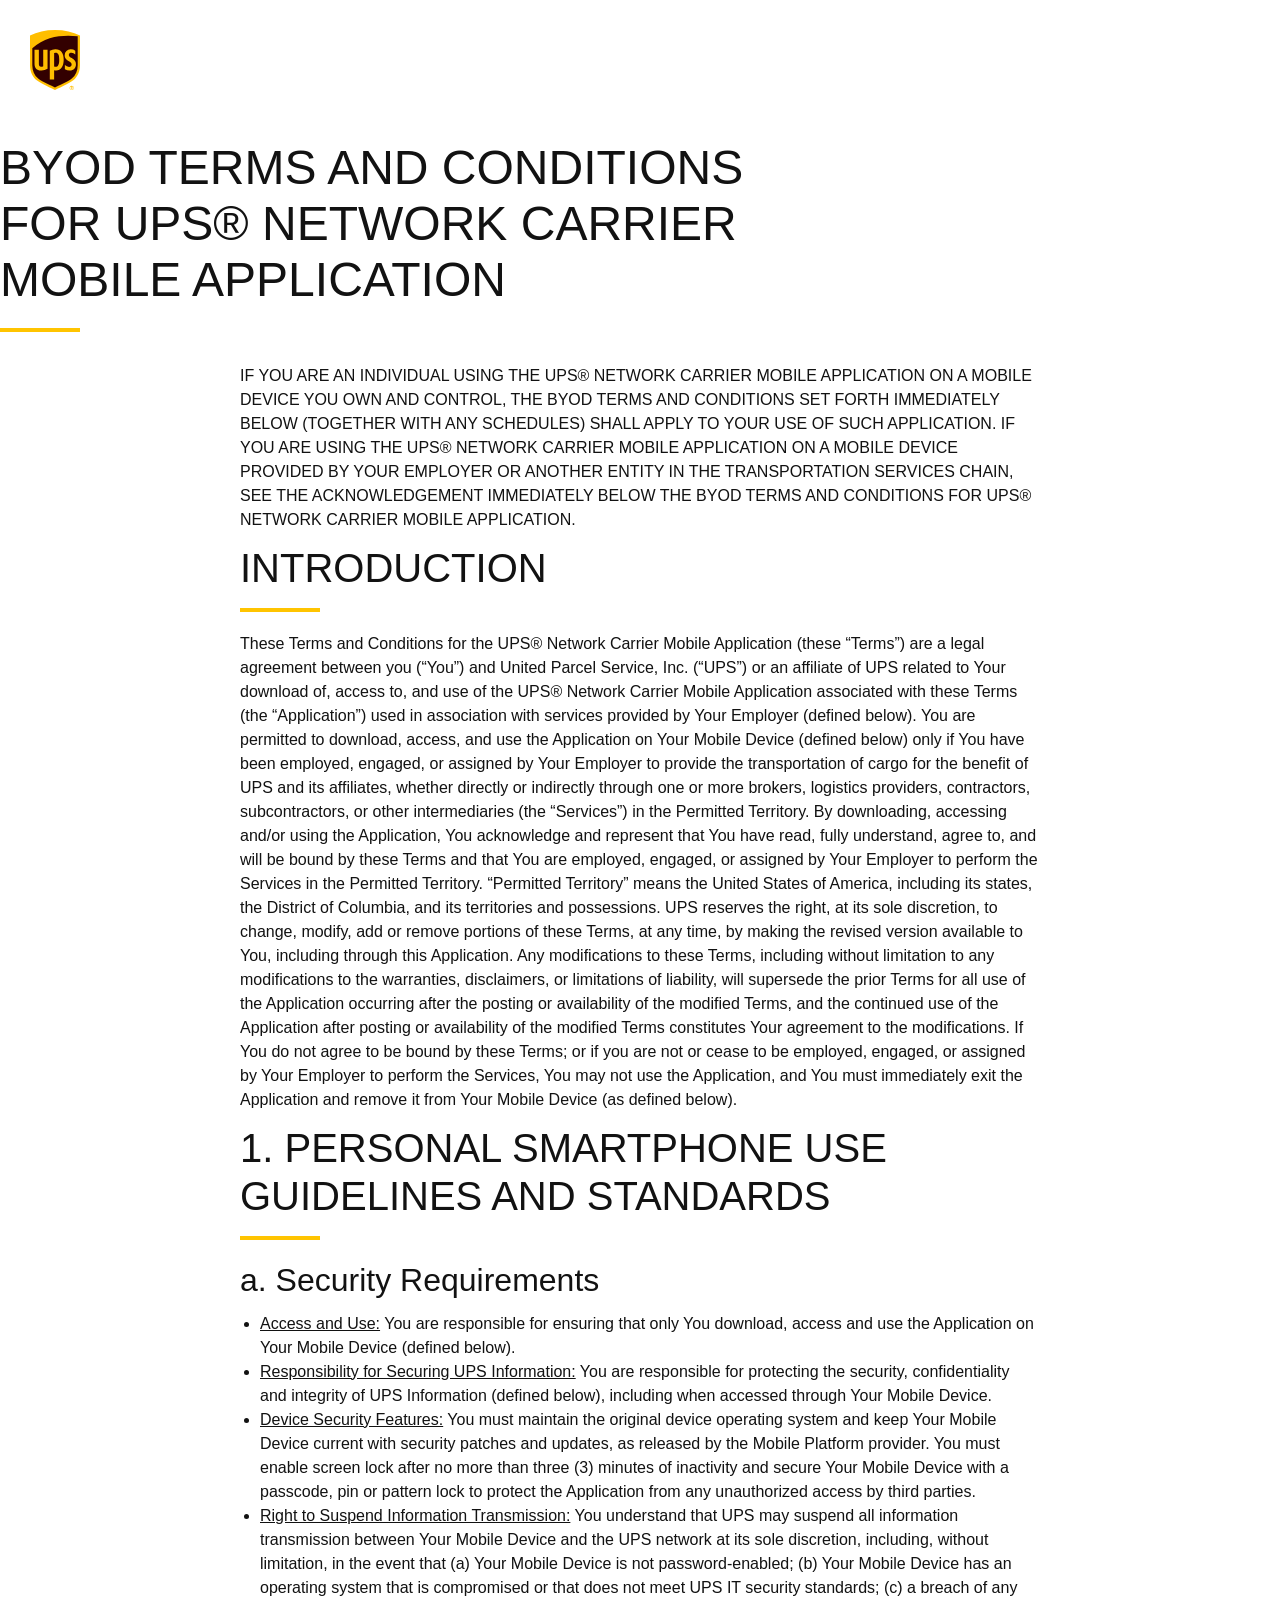
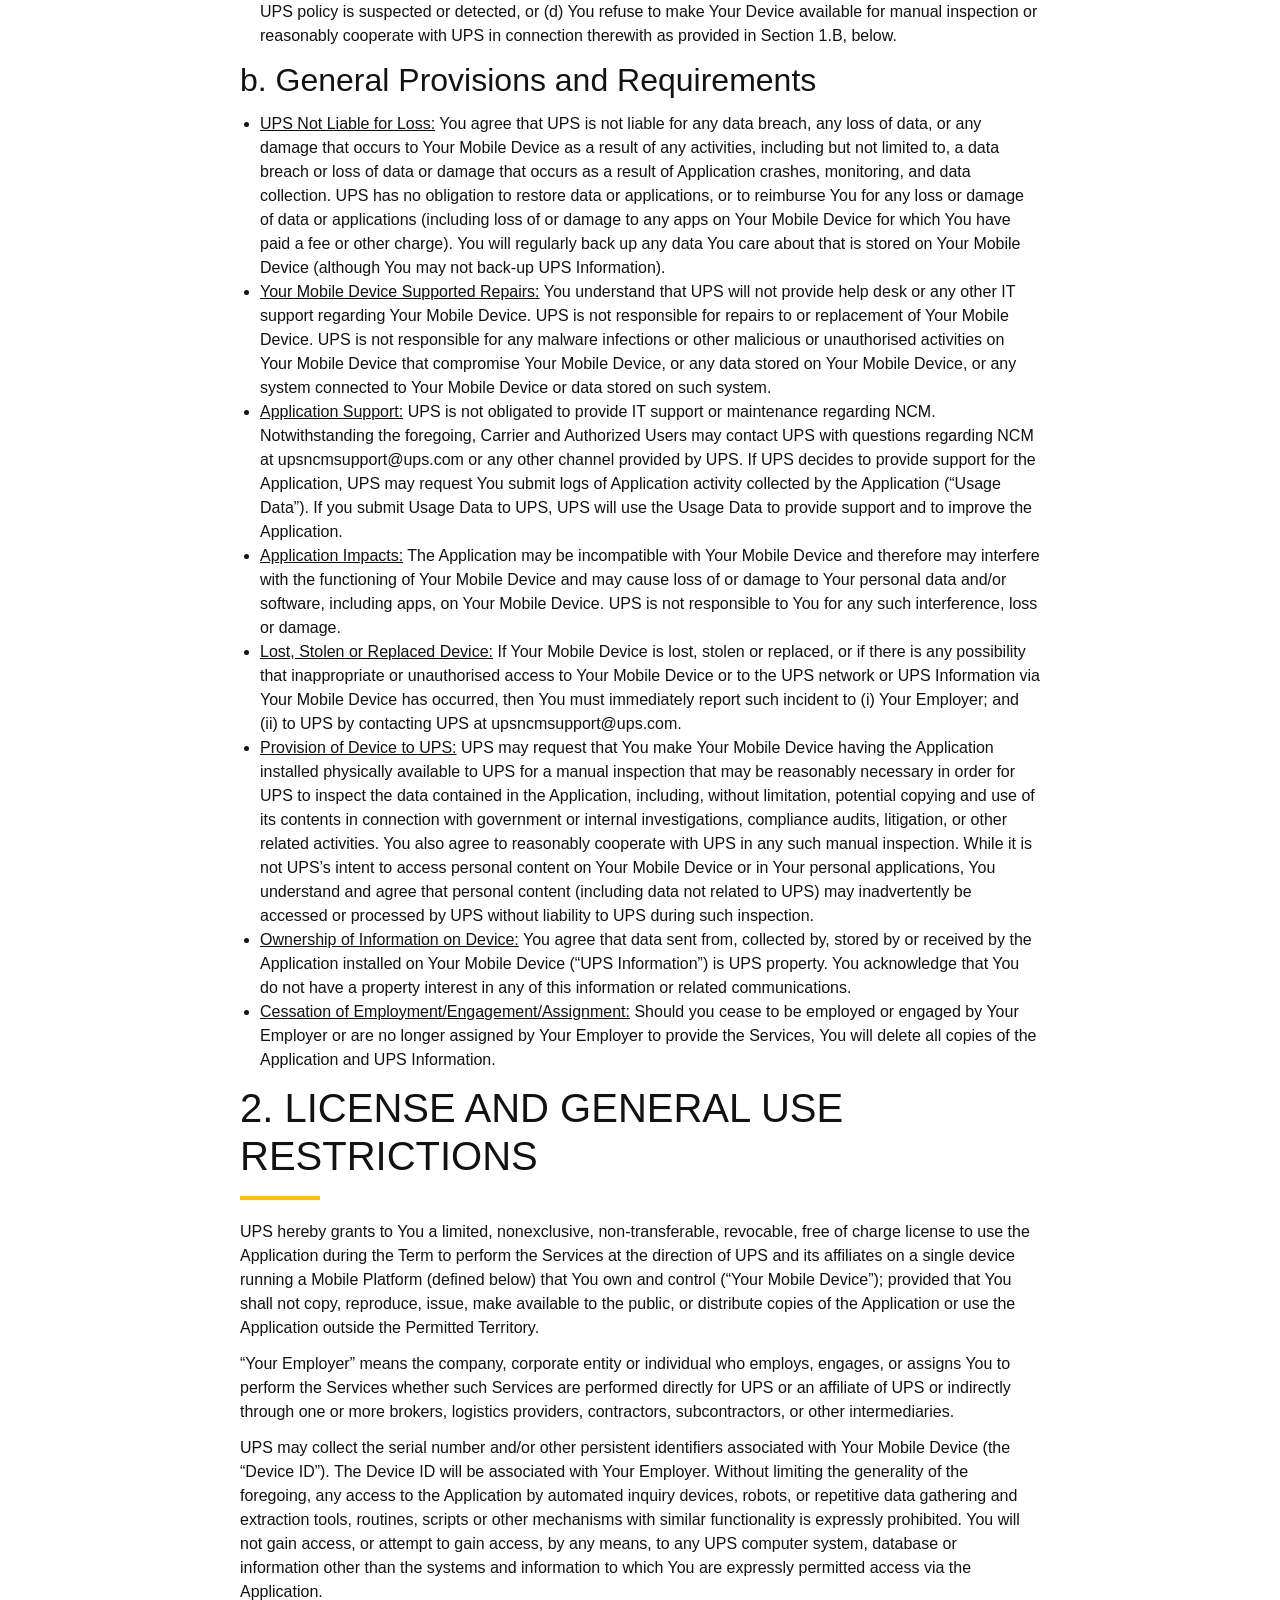
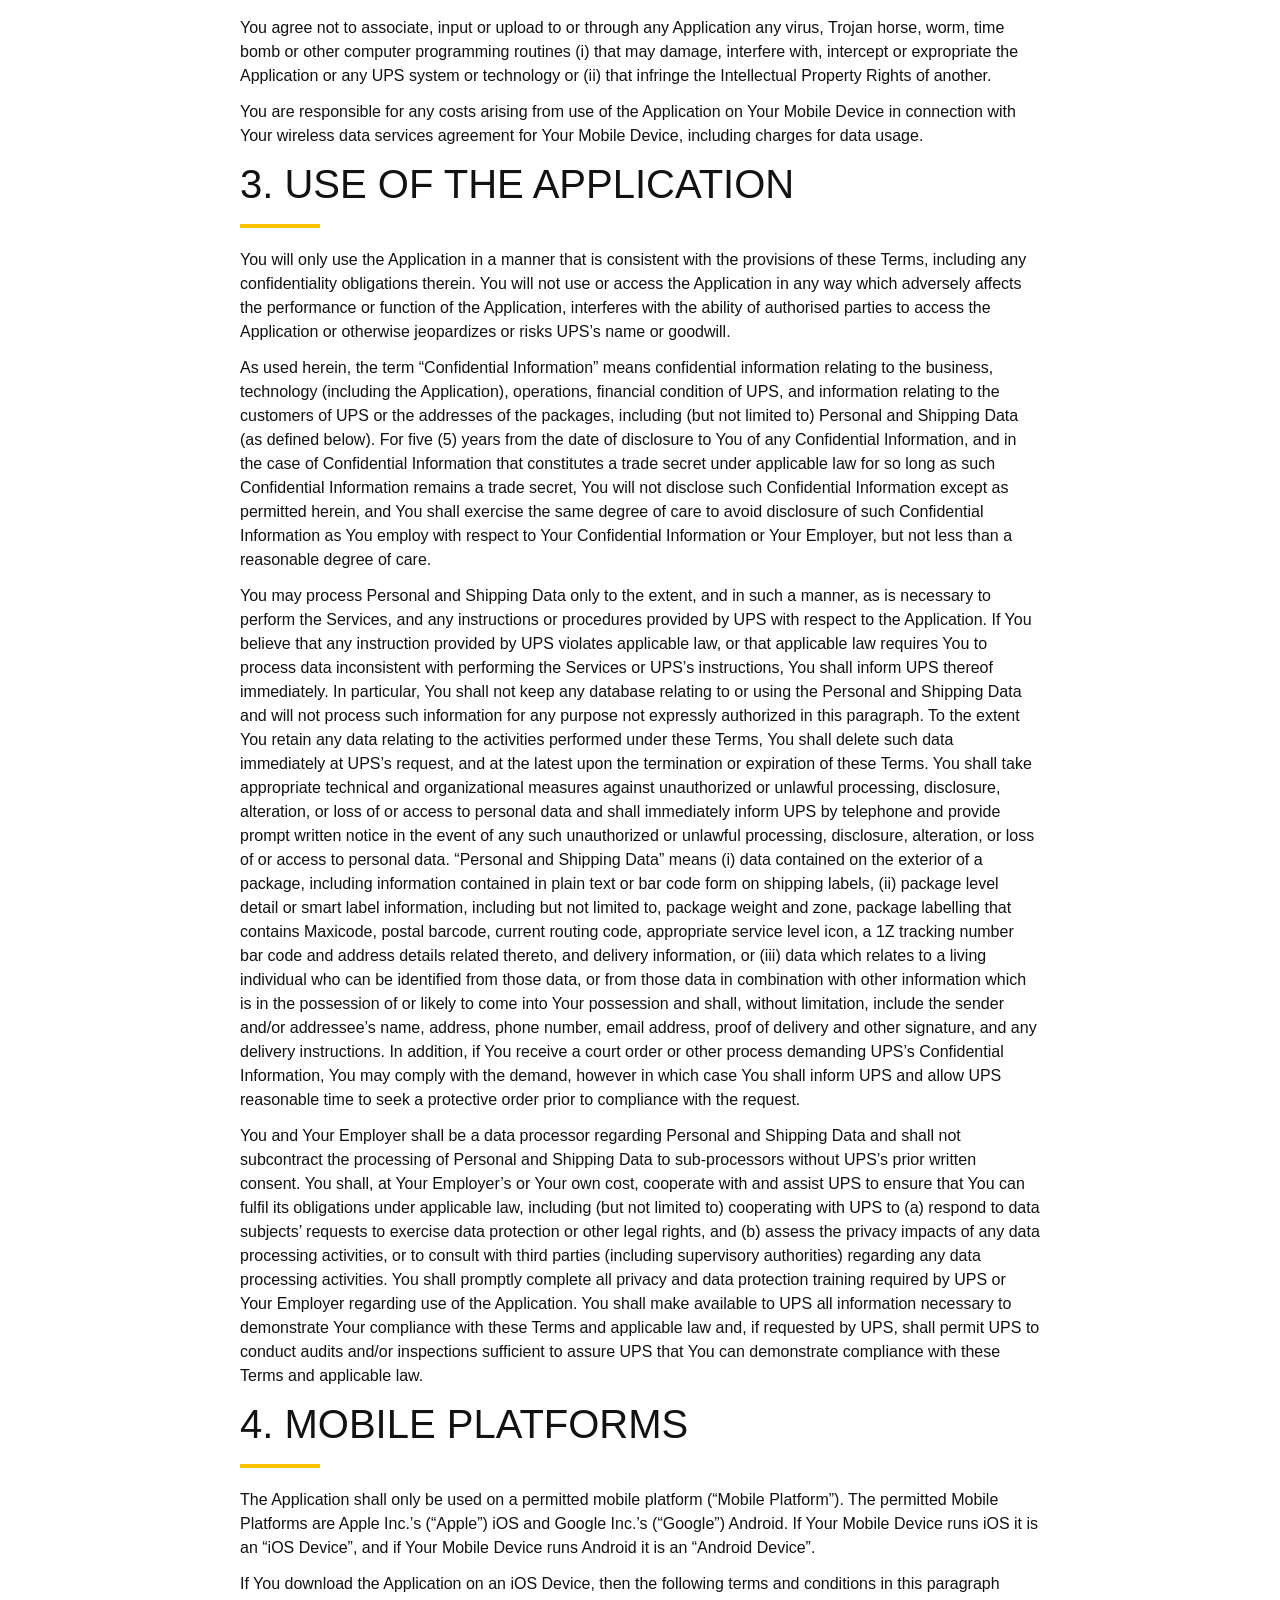
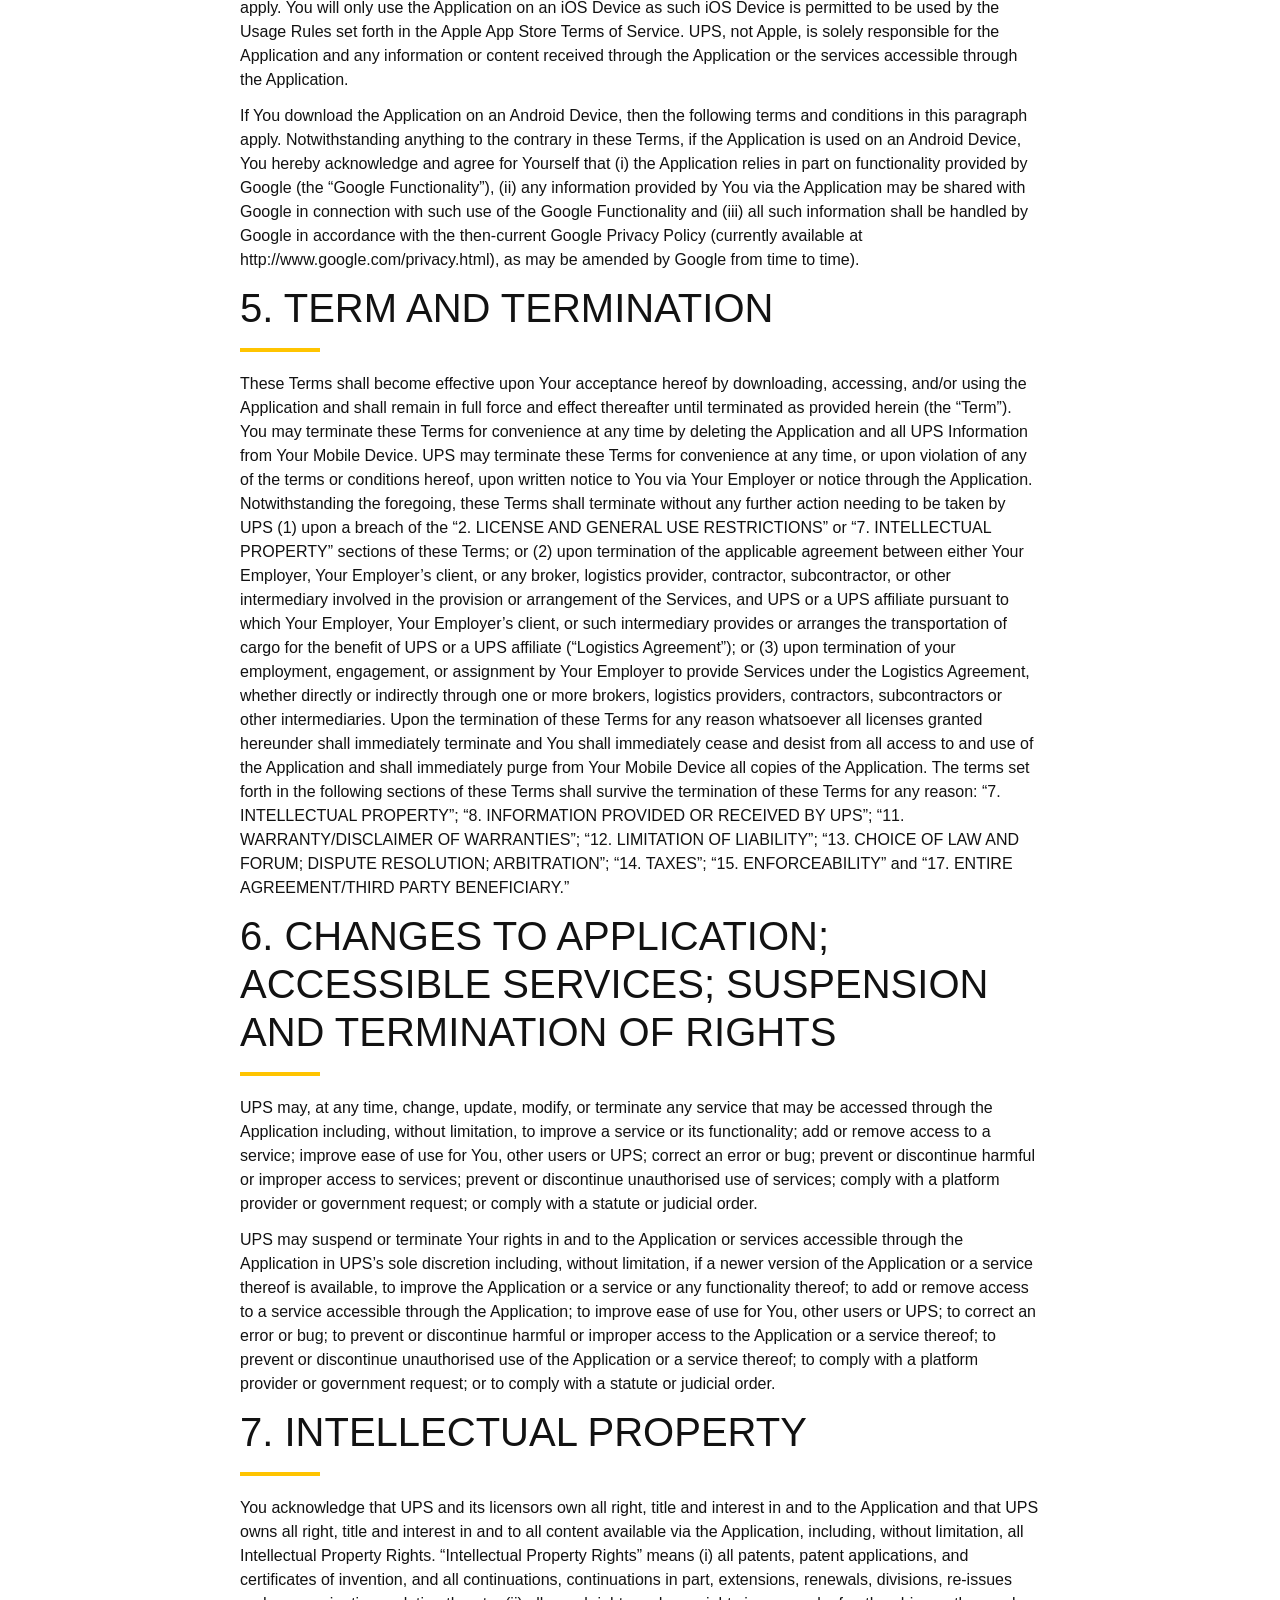
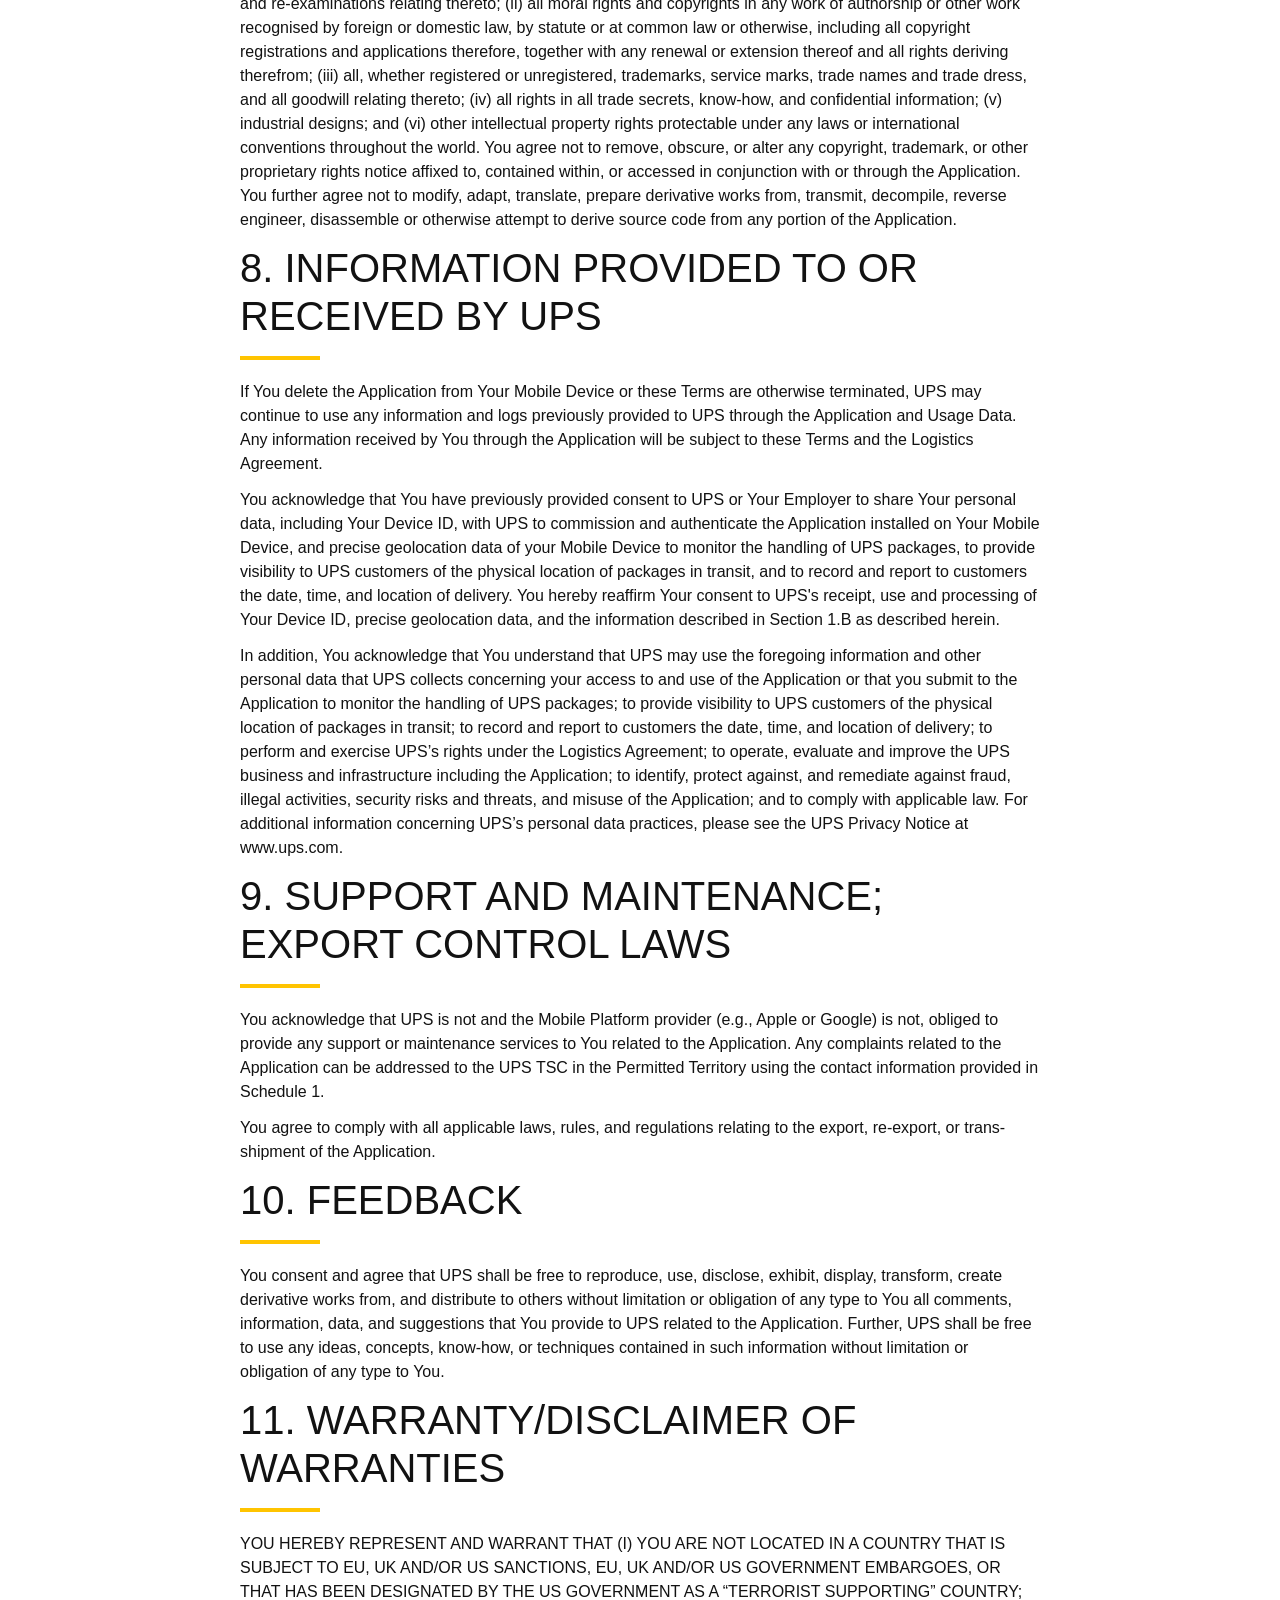
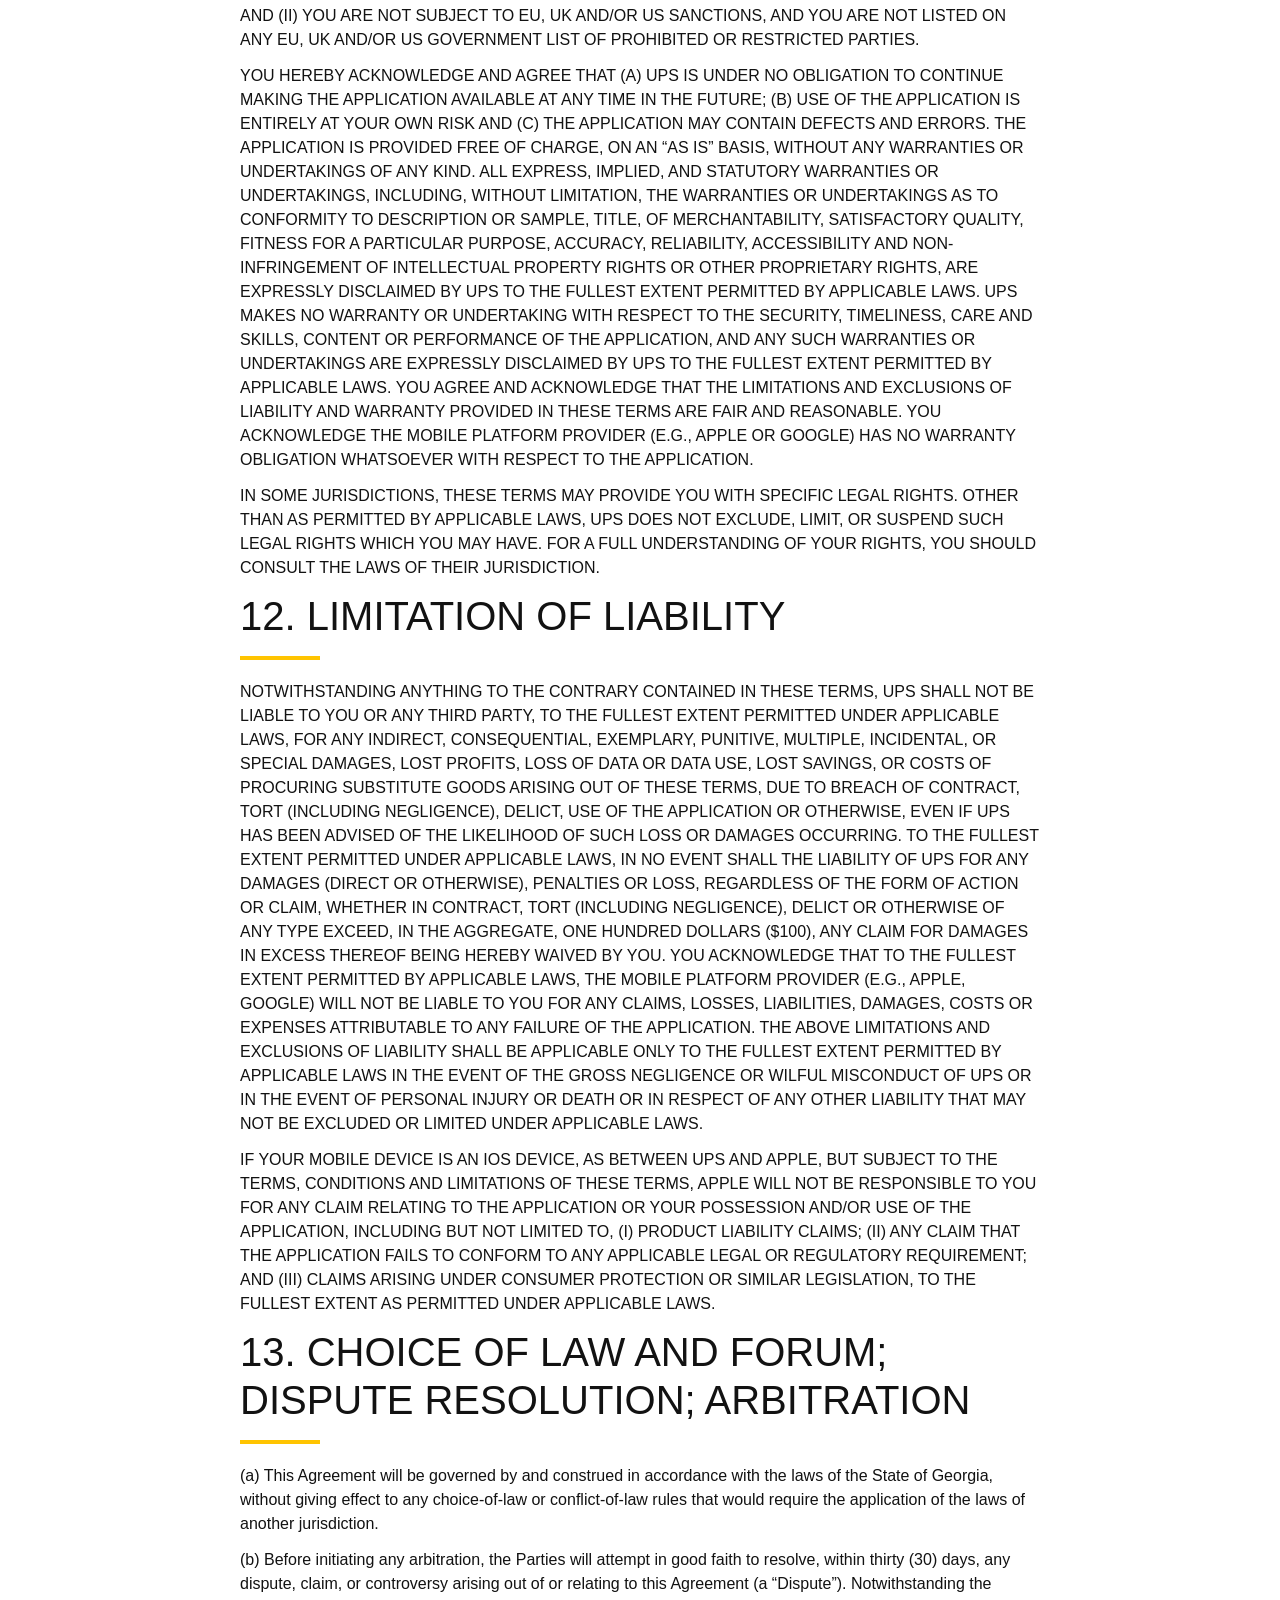
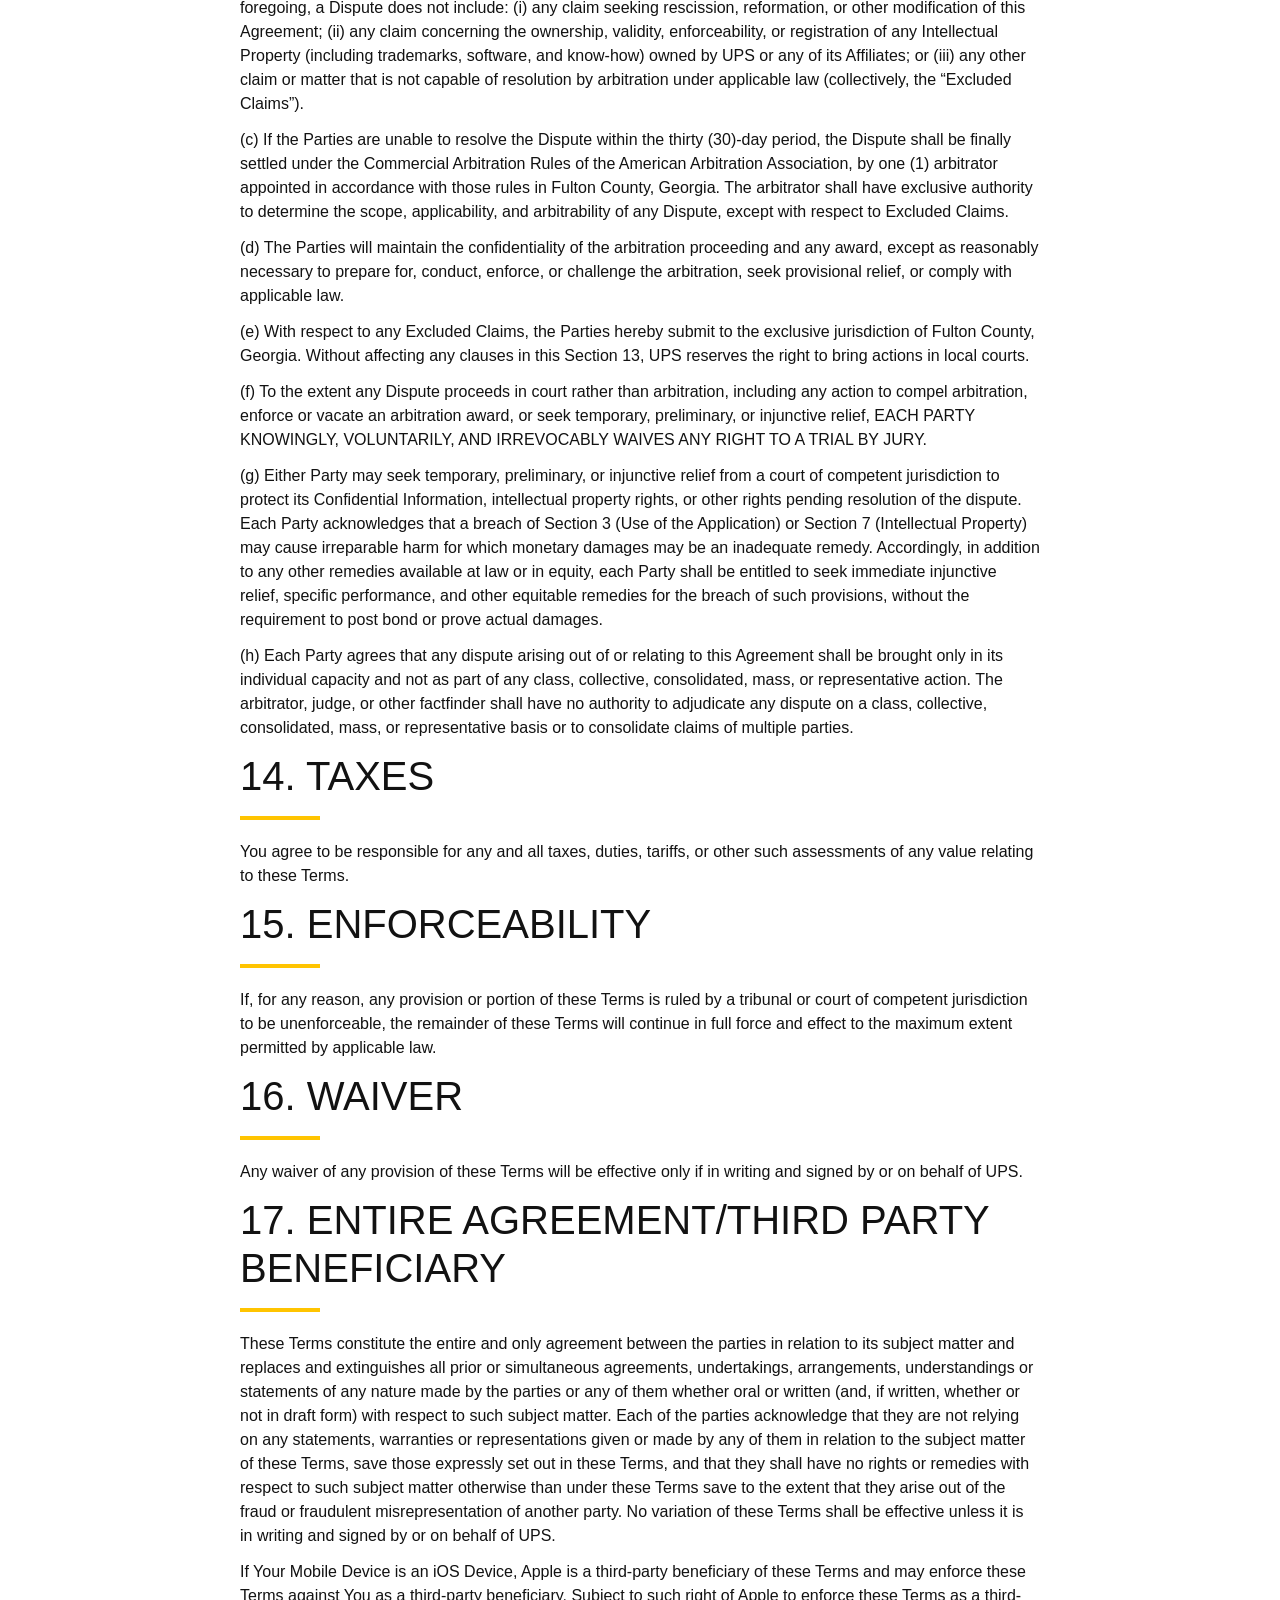
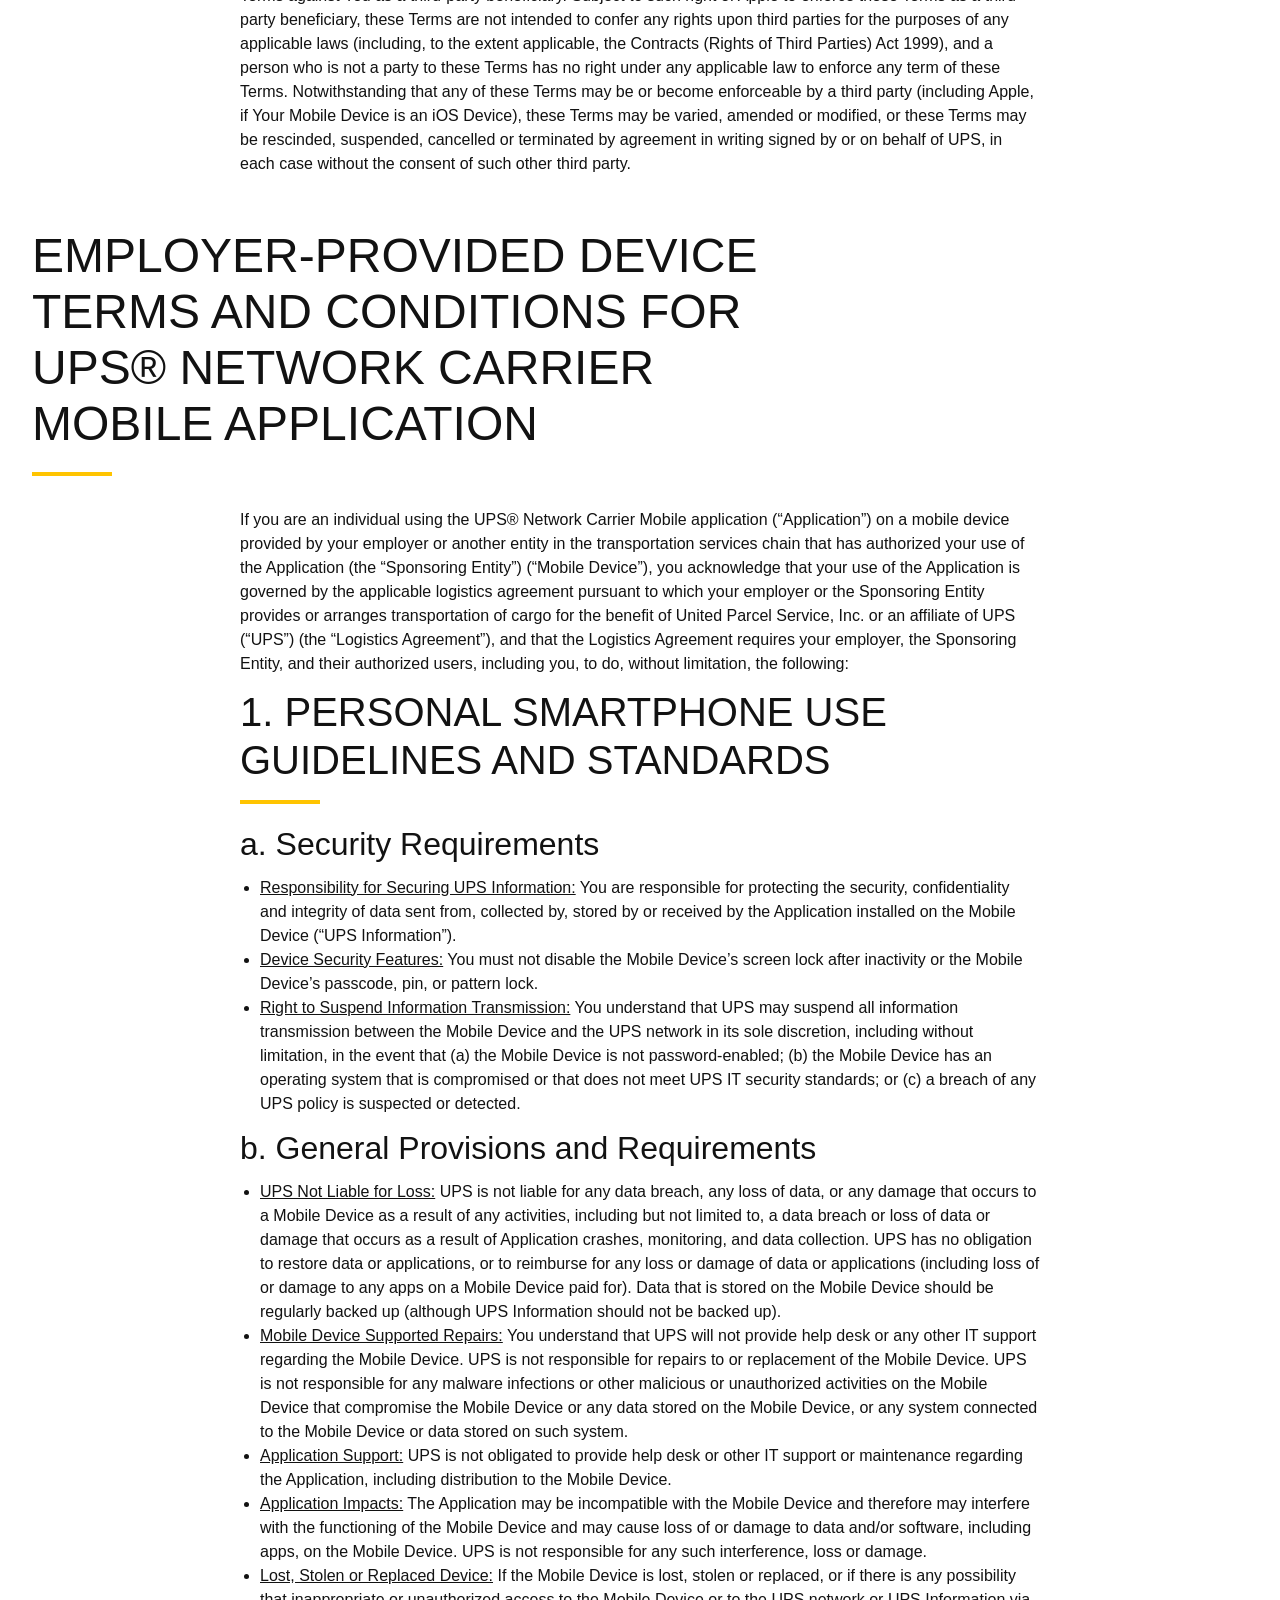
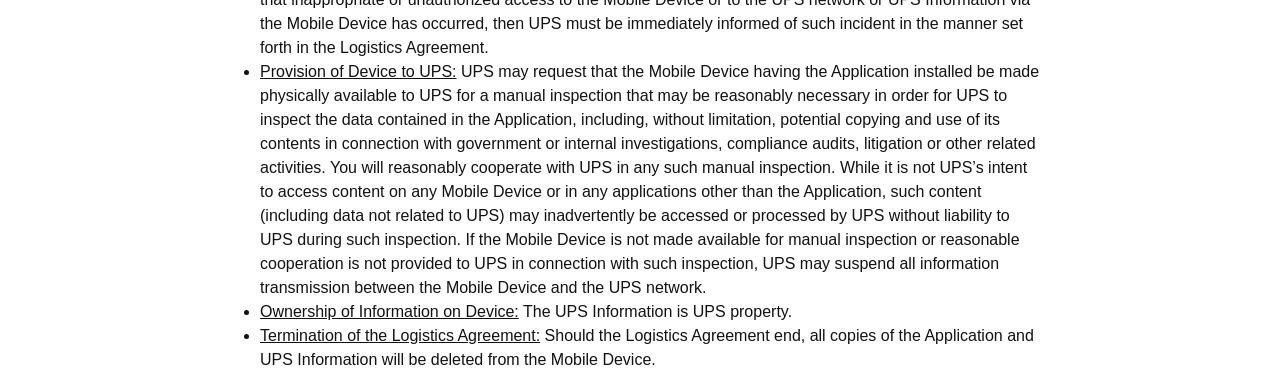
==== commit a213b8e1: "Add files via upload" ====
--- a/legal/ncm-terms-conditions.html
+++ b/legal/ncm-terms-conditions.html
@@ -21,14 +21,16 @@
   <link rel="stylesheet" href="./ncm-terms-conditions/fragment-embed.css">
   <link rel="stylesheet" href="./ncm-terms-conditions/service-alerts-model.css">
   <link rel="stylesheet" href="./ncm-terms-conditions/main-va.css">
-
 </head>
 
 <body data-nav-template="default" data-footer-template="" class="appear">
-
   <main>
+    <div>
+      <img data-icon-name="logo" src="./ncm-terms-conditions/upslogo.svg"
+        style="width:50px;height:auto;margin-left:30px;margin-top:30px;margin-bottom:10px" />
+    </div>
+
     <h1 class="sr-only"></h1>
-
 
     <div class="hero-wrapper">
       <div class="hero block no-media" data-block-name="hero" data-block-status="loaded"
@@ -547,16 +549,16 @@
     </div>
 
     <div class="section link-list-container" data-section-status="loaded" style="">
-	<div class="default-content-wrapper">
-      <p>If you are an individual using the UPS® Network Carrier Mobile application (“Application”) on a mobile
-        device provided by your employer or another entity in the transportation services chain that has authorized
-        your use of the Application (the “Sponsoring Entity”) (“Mobile Device”), you acknowledge that your use of
-        the Application is governed by the applicable logistics agreement pursuant to which your employer or the
-        Sponsoring Entity provides or arranges transportation of cargo for the benefit of United Parcel Service,
-        Inc. or an affiliate of UPS (“UPS”) (the “Logistics Agreement”), and that the Logistics Agreement requires
-        your employer, the Sponsoring Entity, and their authorized users, including you, to do, without limitation,
-        the following:</p>
-      
+      <div class="default-content-wrapper">
+        <p>If you are an individual using the UPS® Network Carrier Mobile application (“Application”) on a mobile
+          device provided by your employer or another entity in the transportation services chain that has authorized
+          your use of the Application (the “Sponsoring Entity”) (“Mobile Device”), you acknowledge that your use of
+          the Application is governed by the applicable logistics agreement pursuant to which your employer or the
+          Sponsoring Entity provides or arranges transportation of cargo for the benefit of United Parcel Service,
+          Inc. or an affiliate of UPS (“UPS”) (the “Logistics Agreement”), and that the Logistics Agreement requires
+          your employer, the Sponsoring Entity, and their authorized users, including you, to do, without limitation,
+          the following:</p>
+
         <h2 id="entire-agreementthird-party-beneficiary" class="keyline"><u>1. PERSONAL SMARTPHONE USE GUIDELINES
             AND STANDARDS</u></h2>
         <h3>a. Security Requirements</h3>
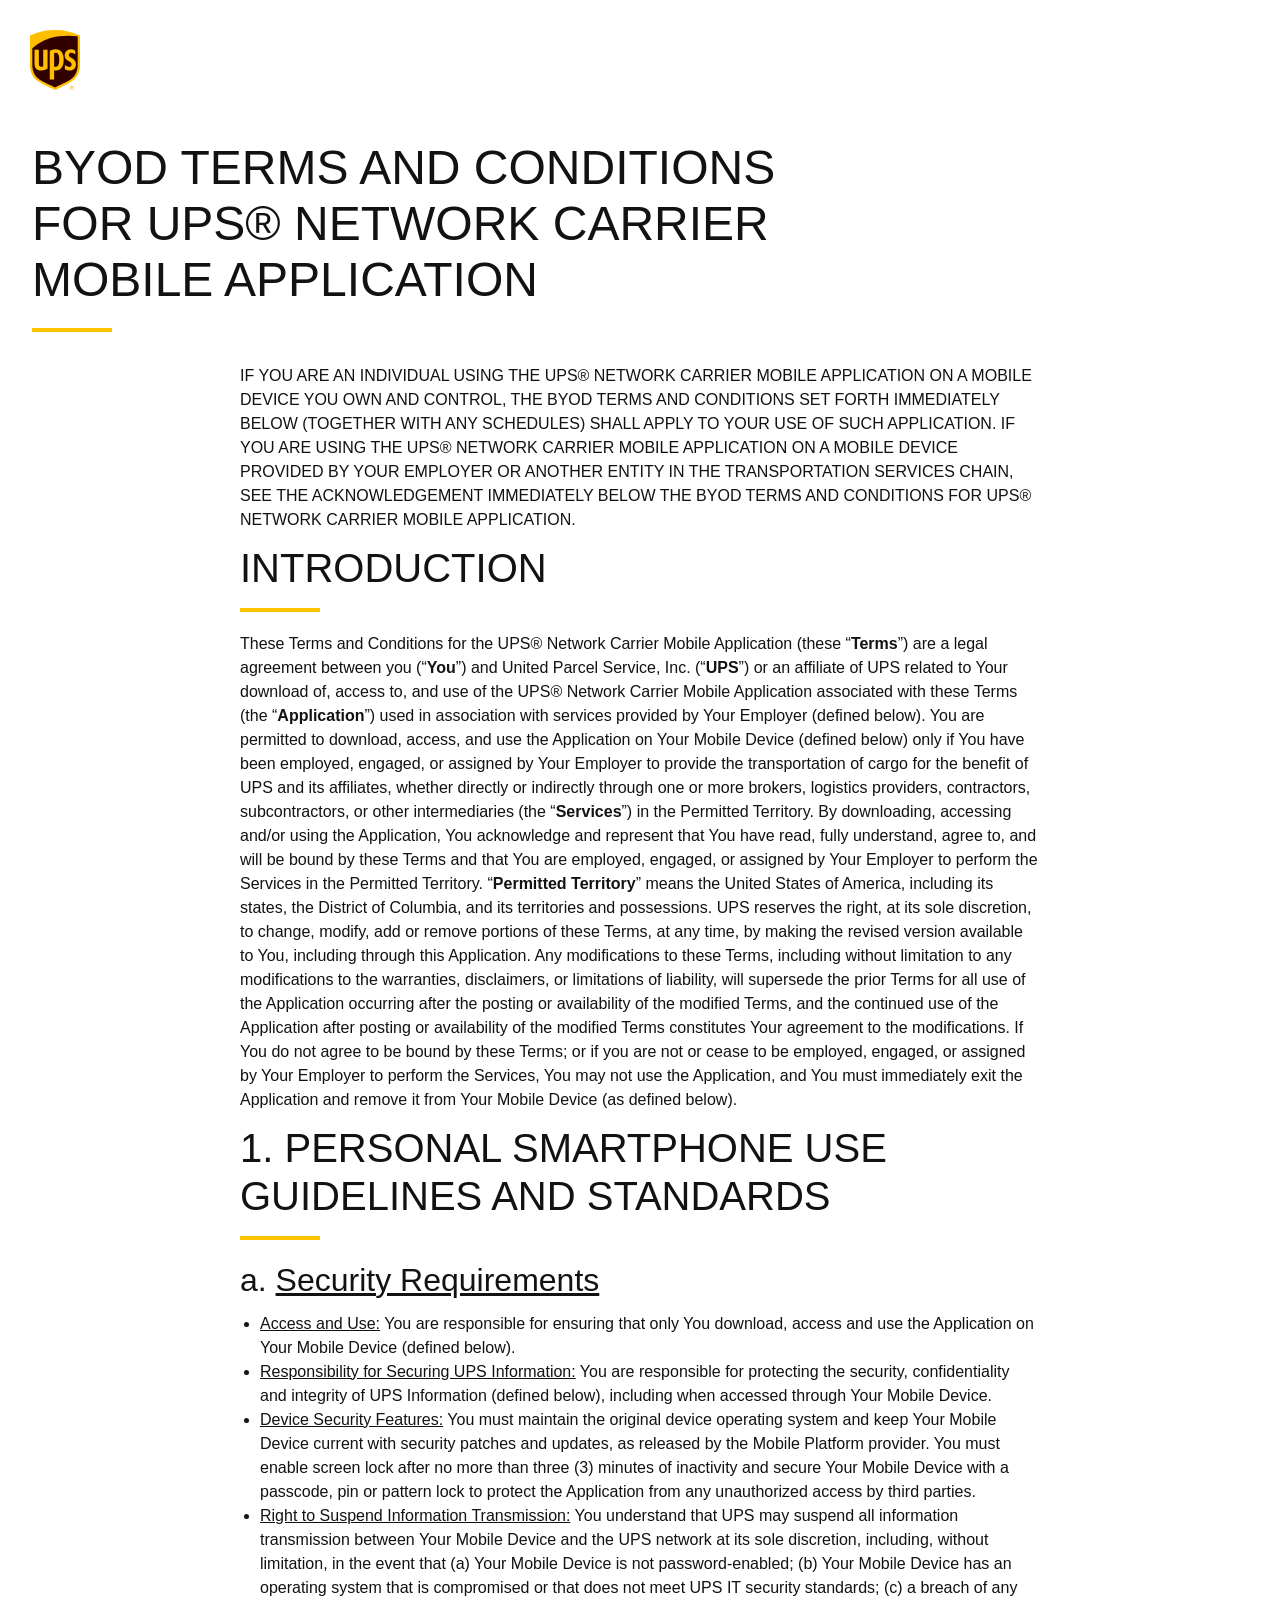
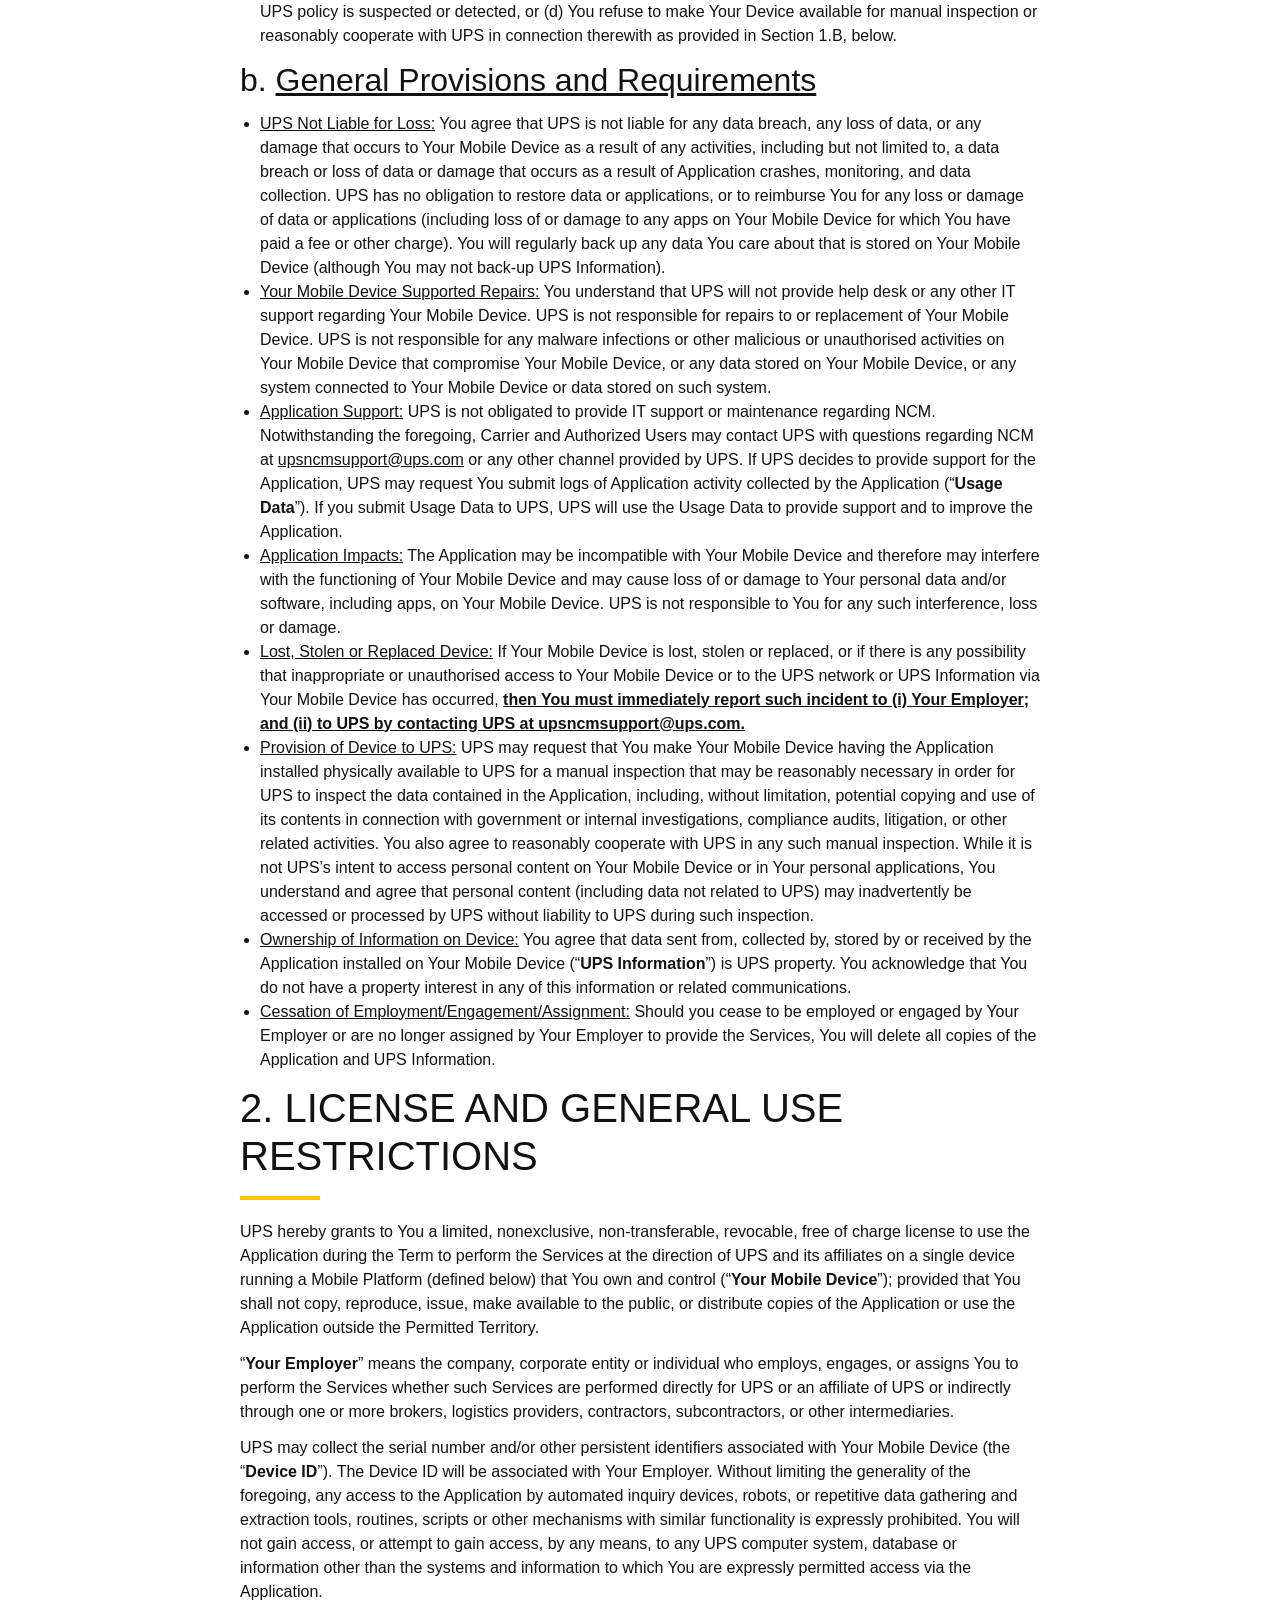
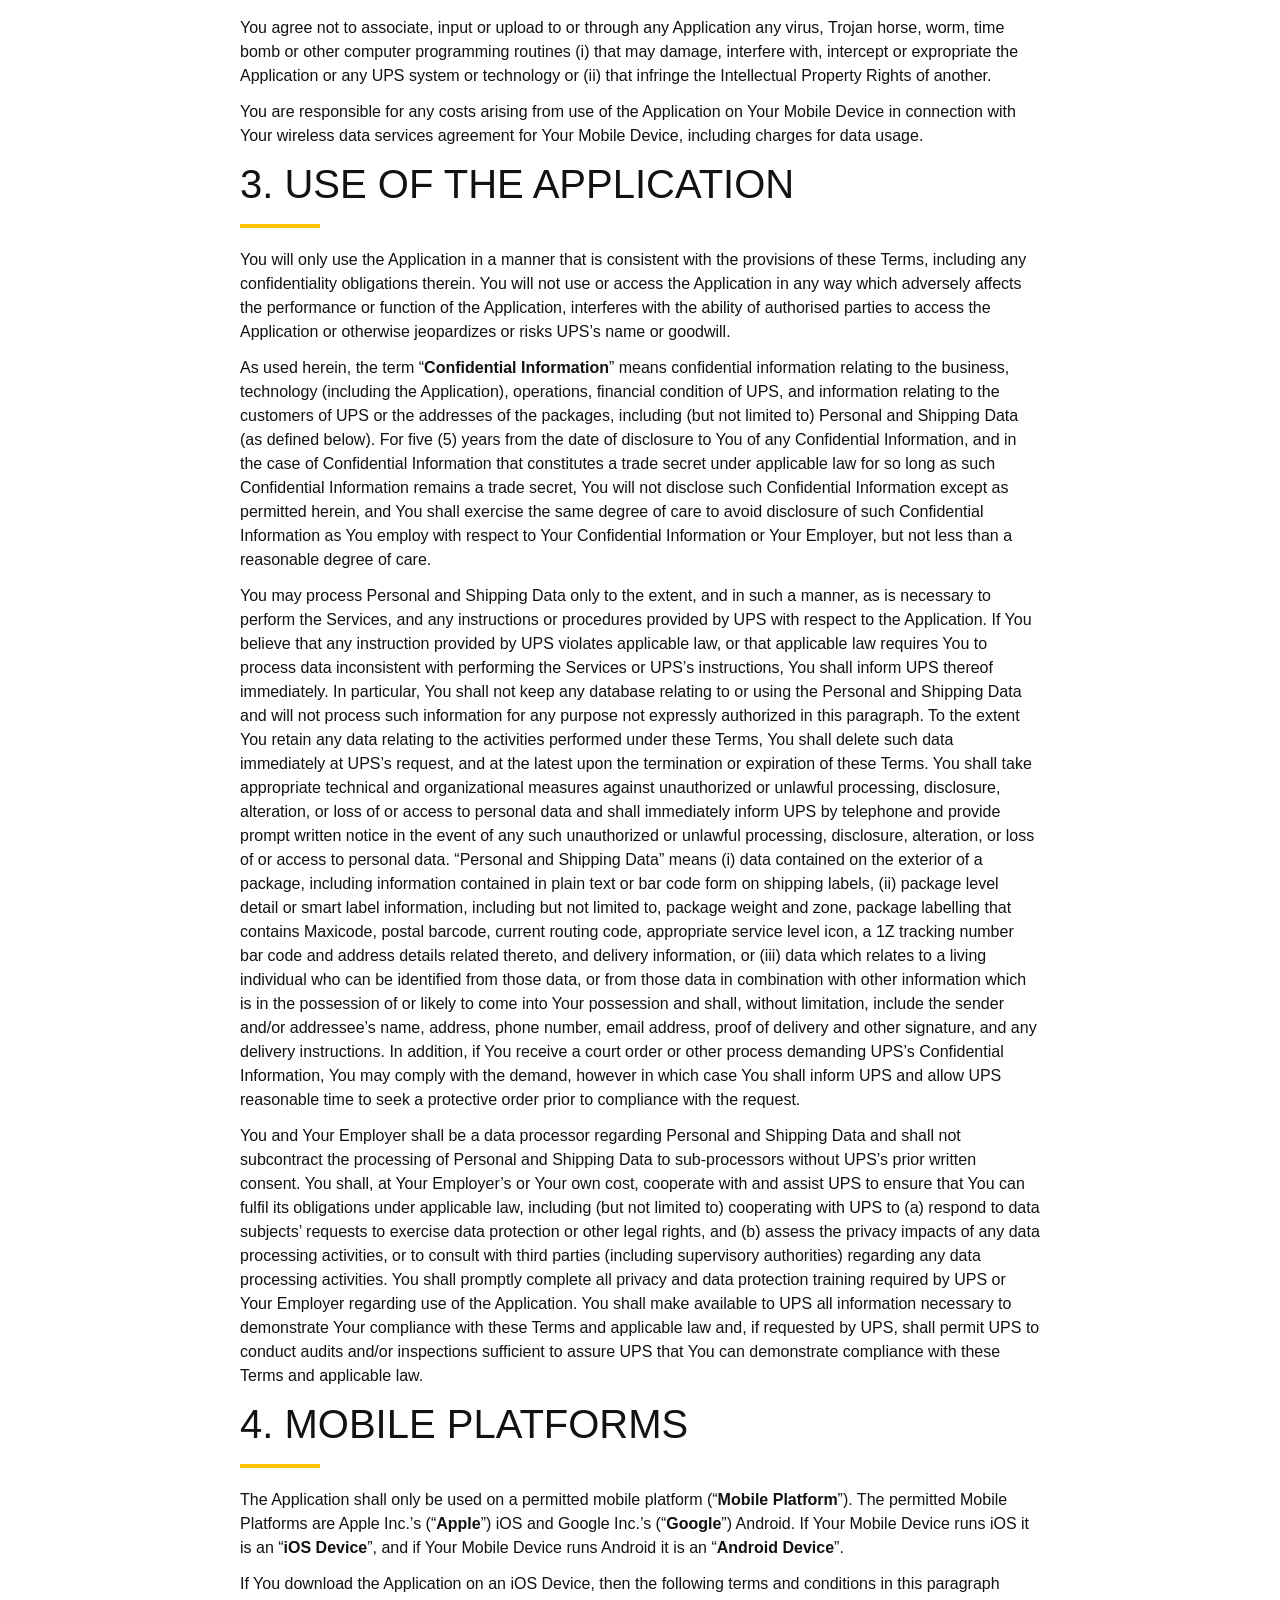
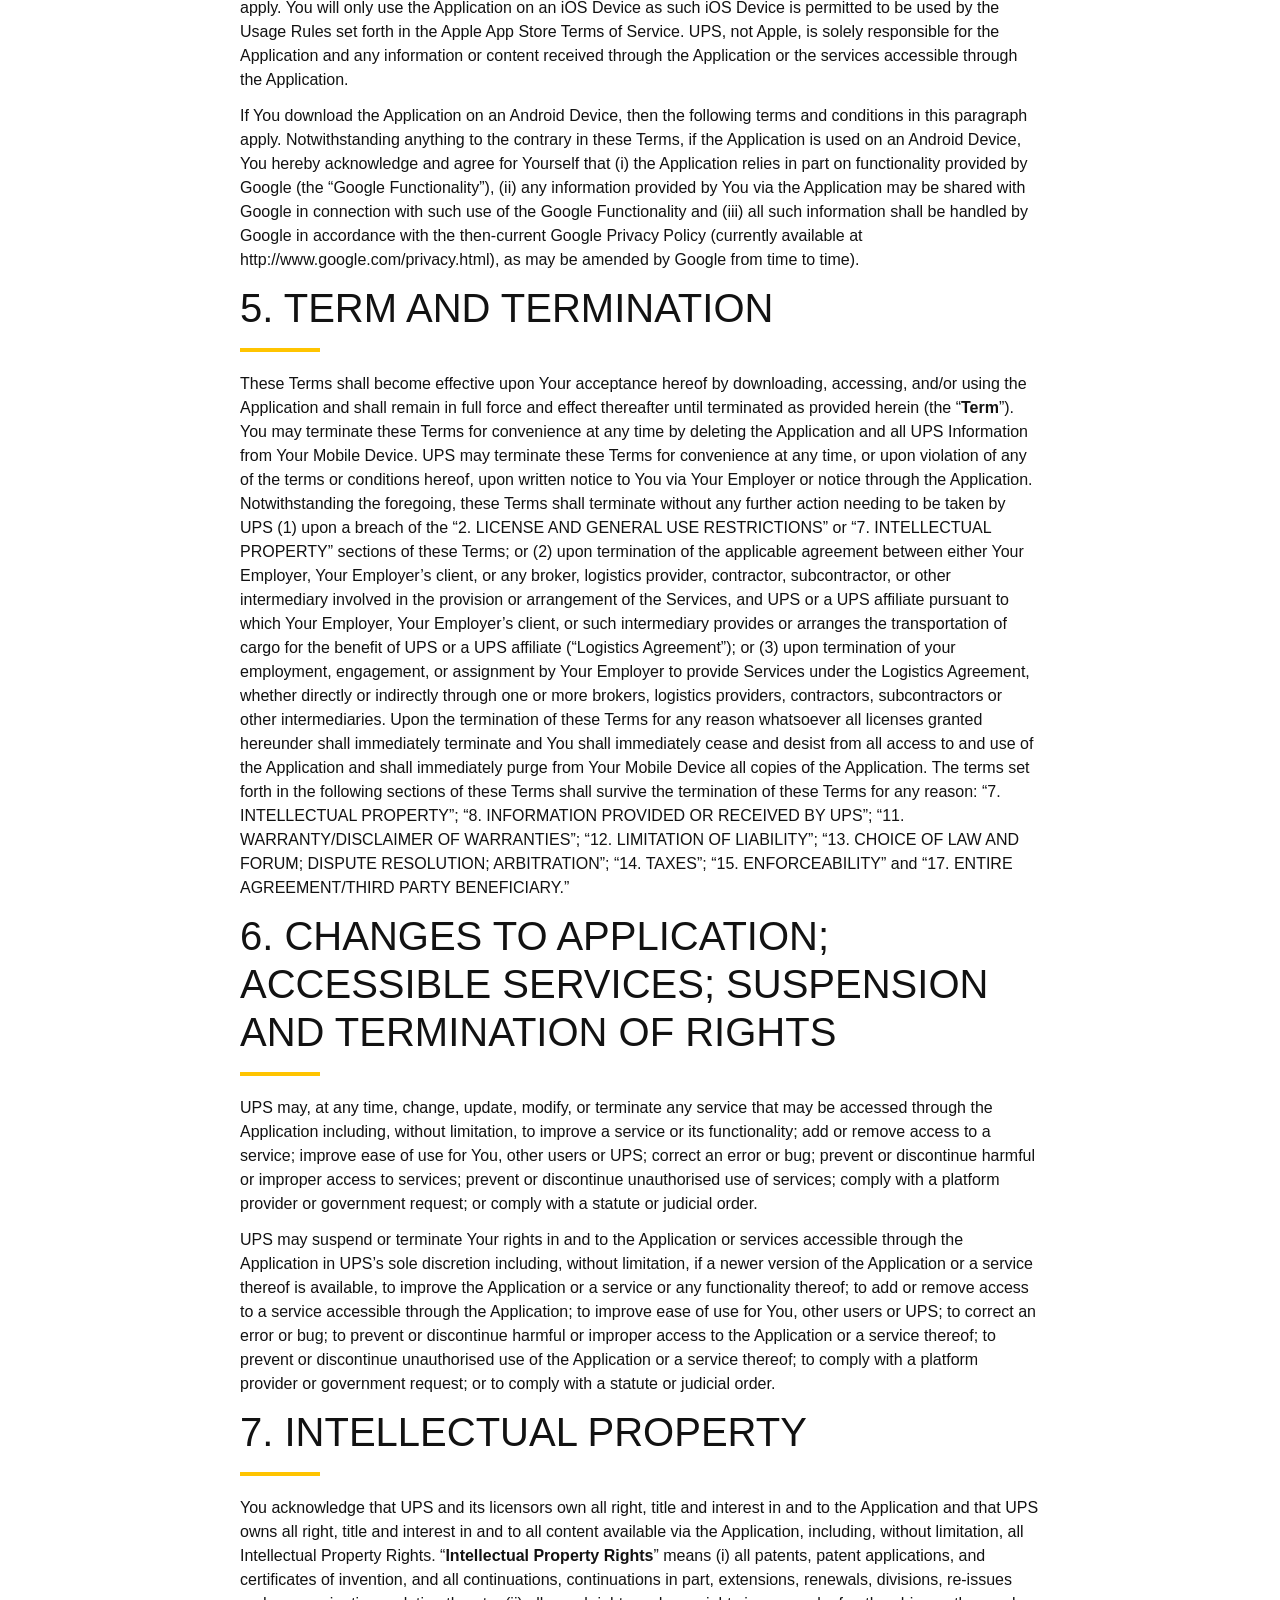
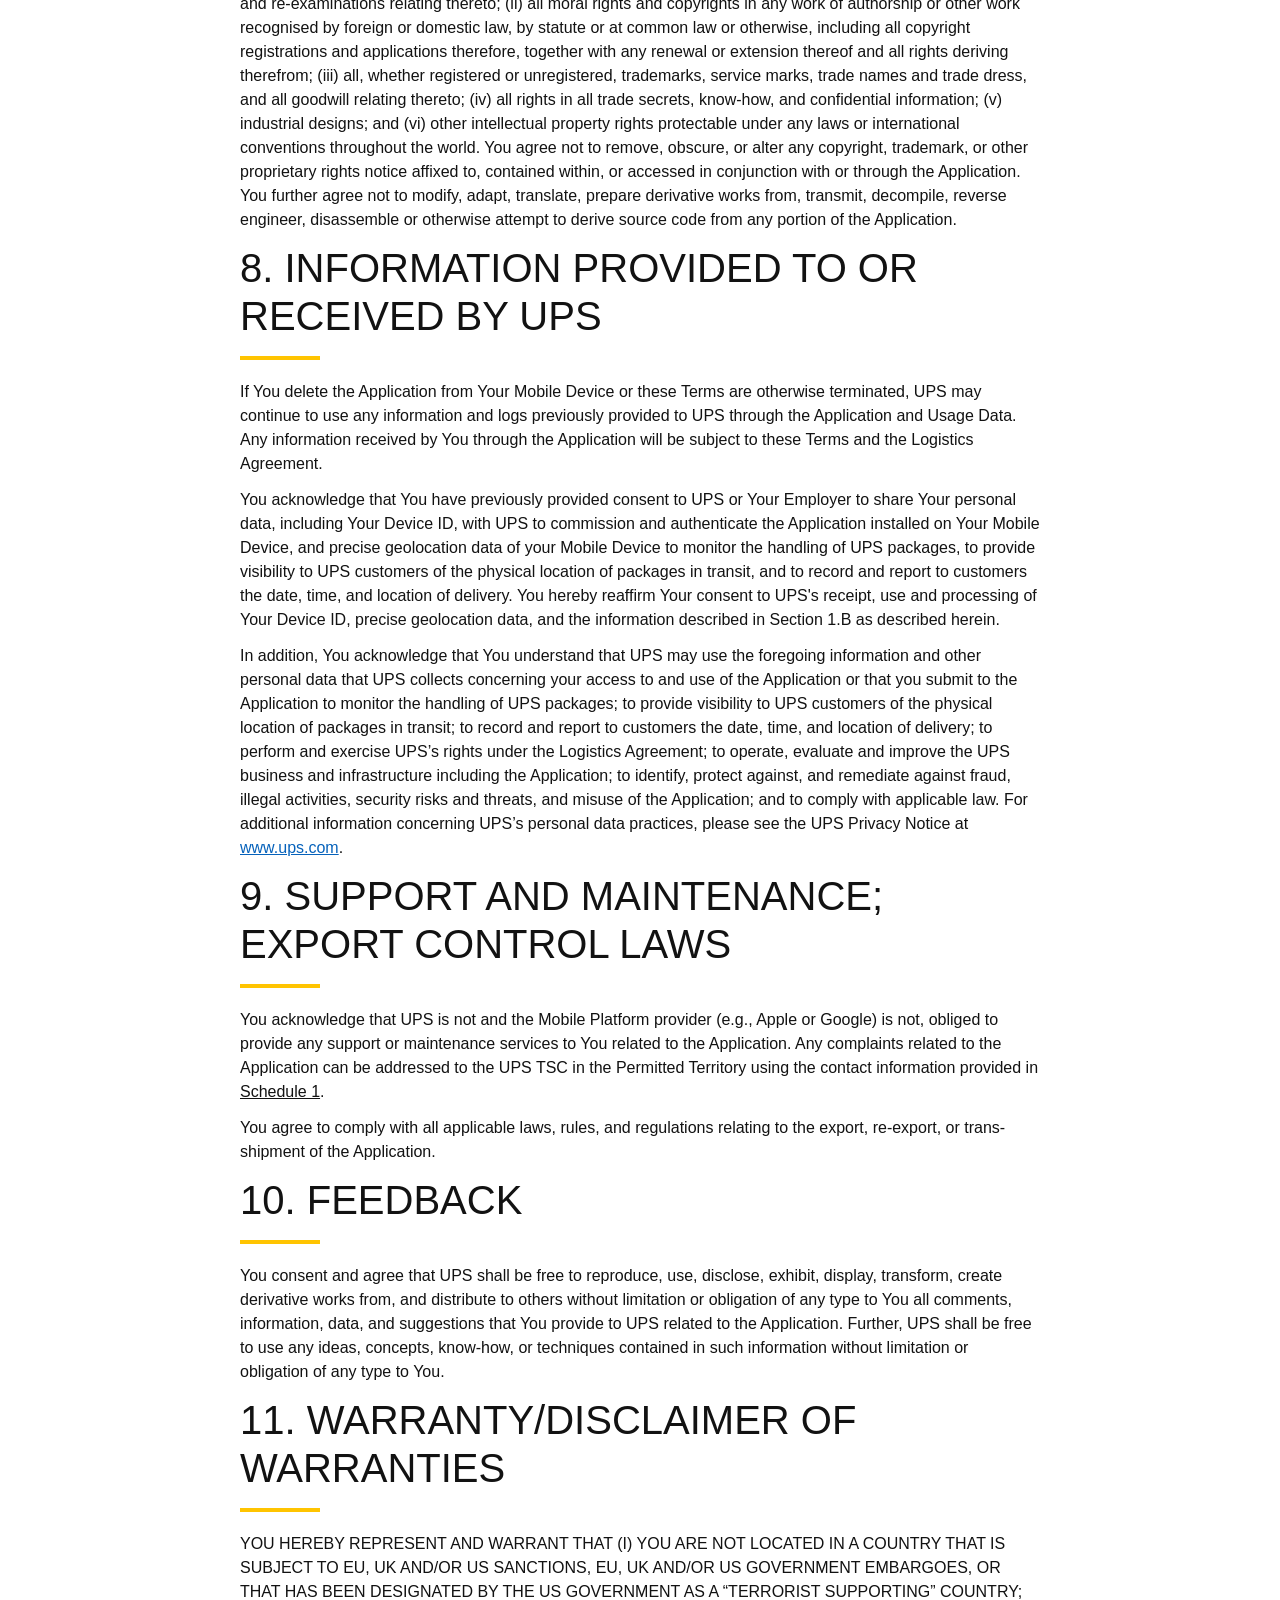
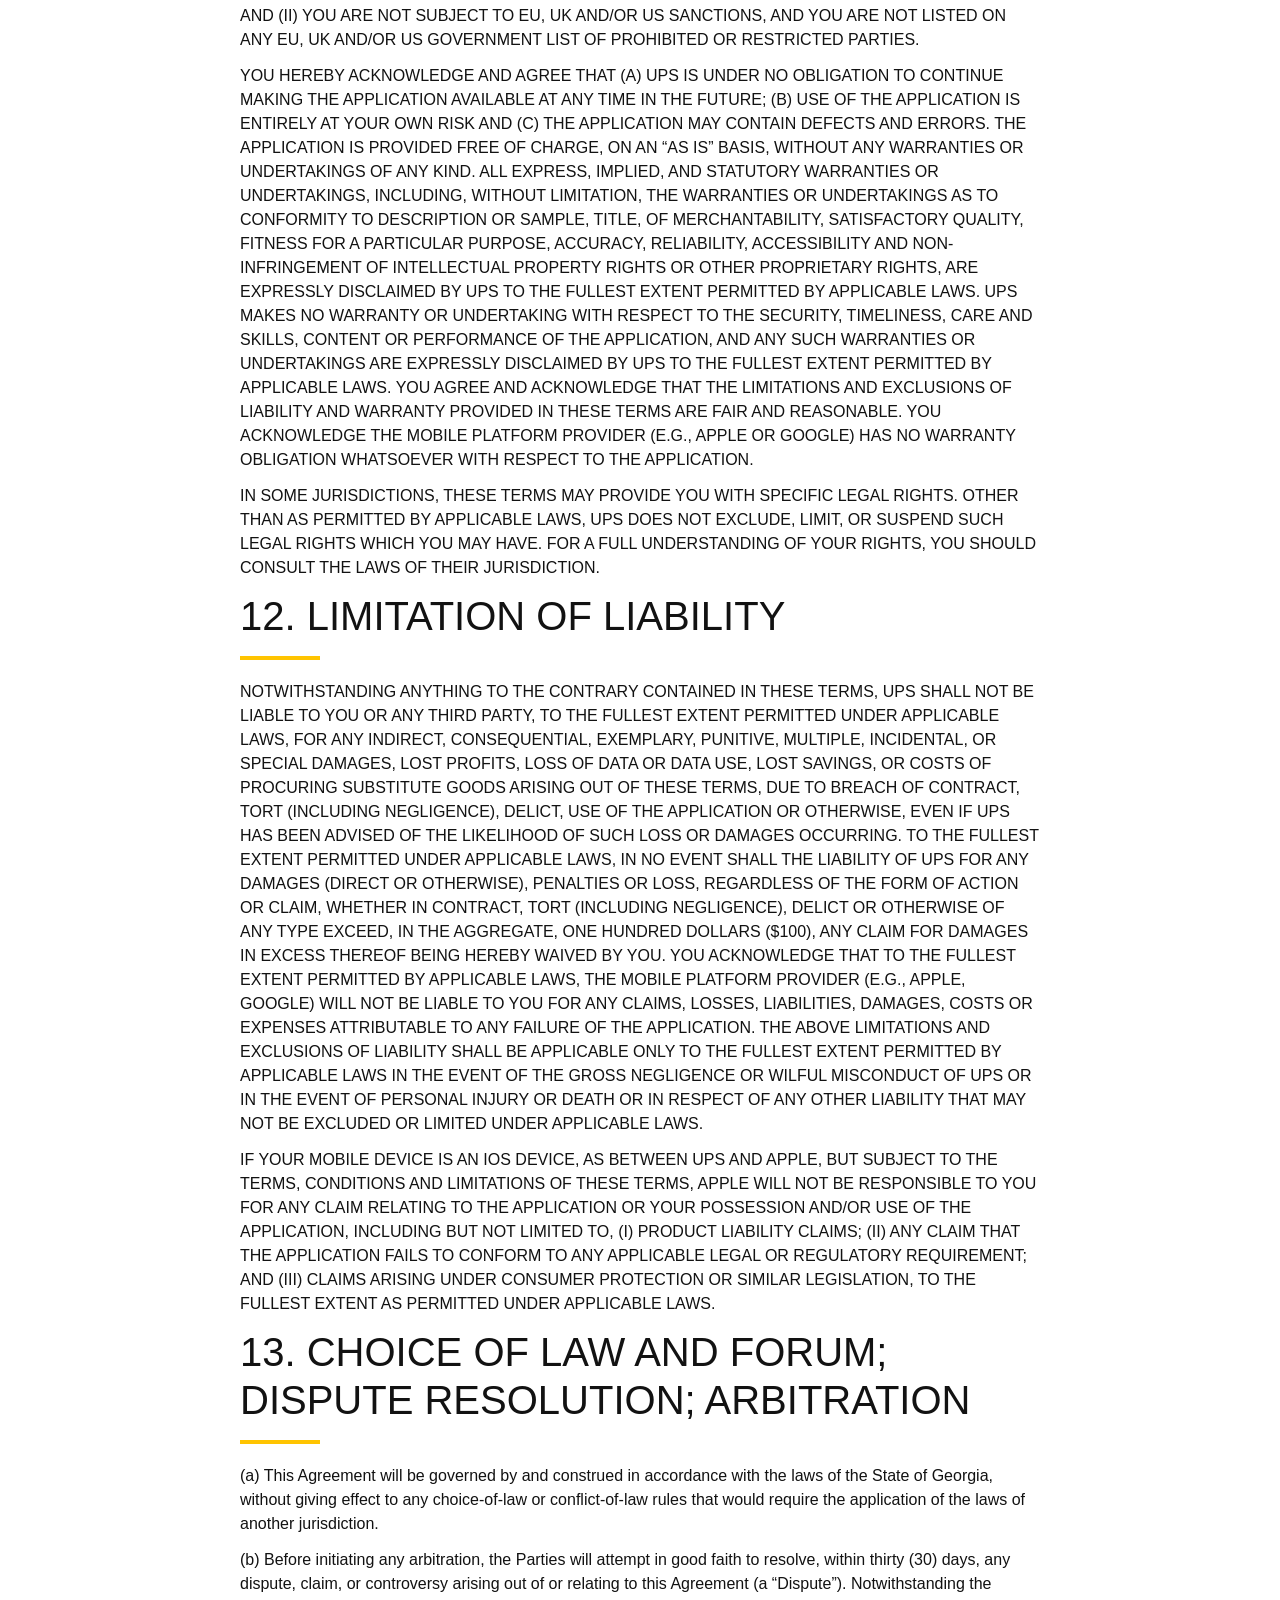
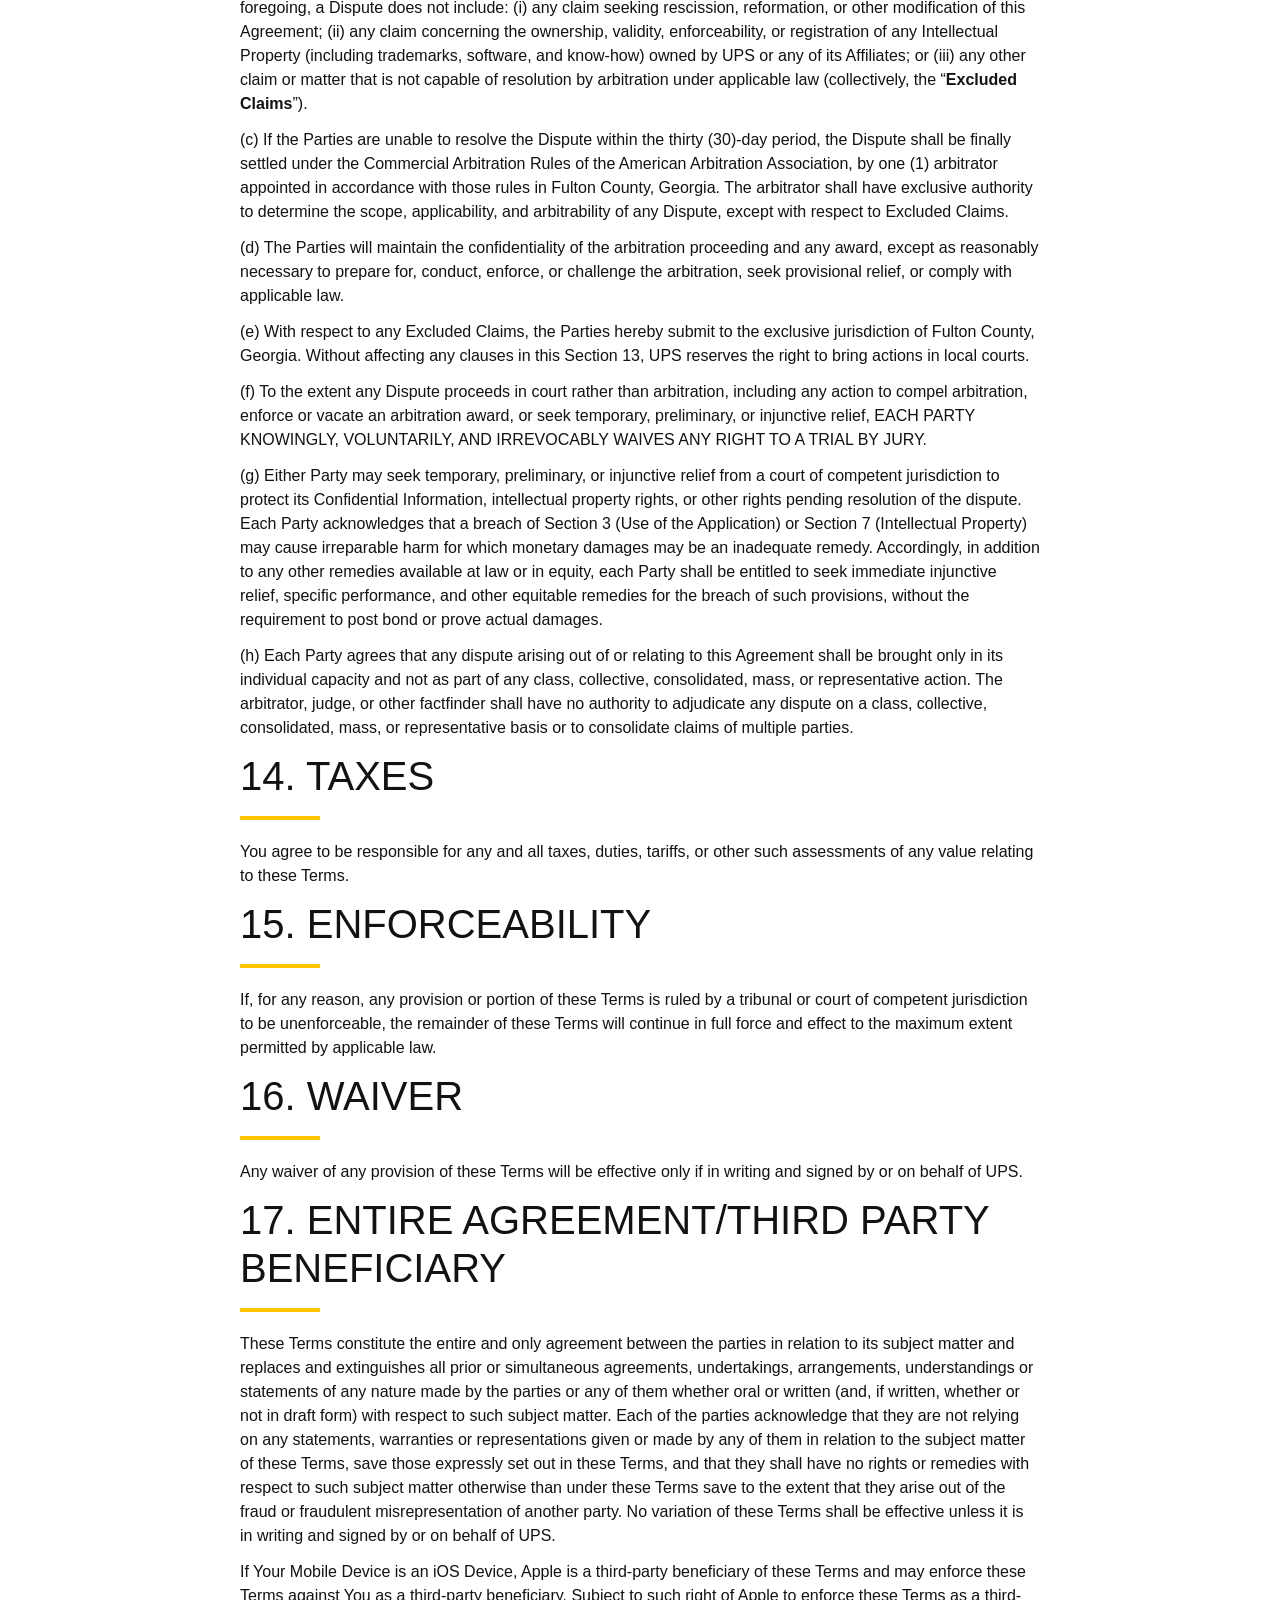
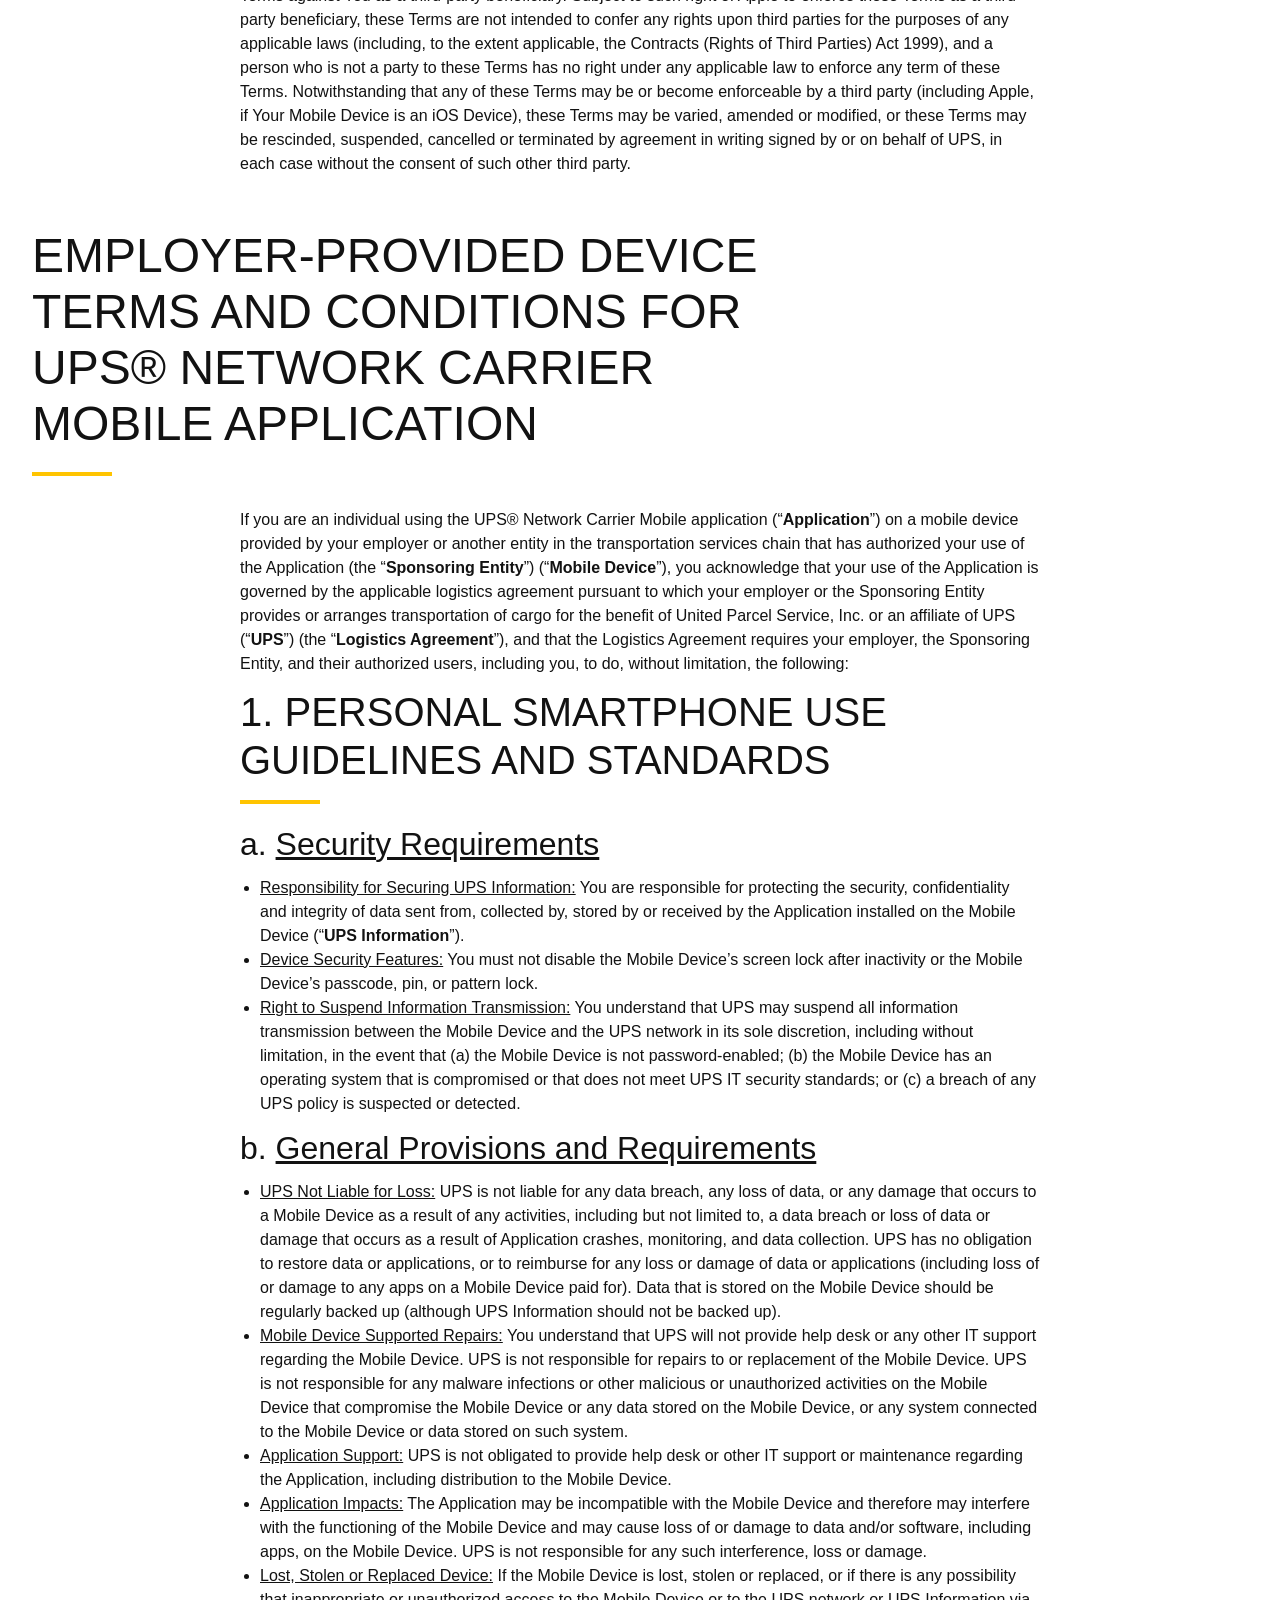
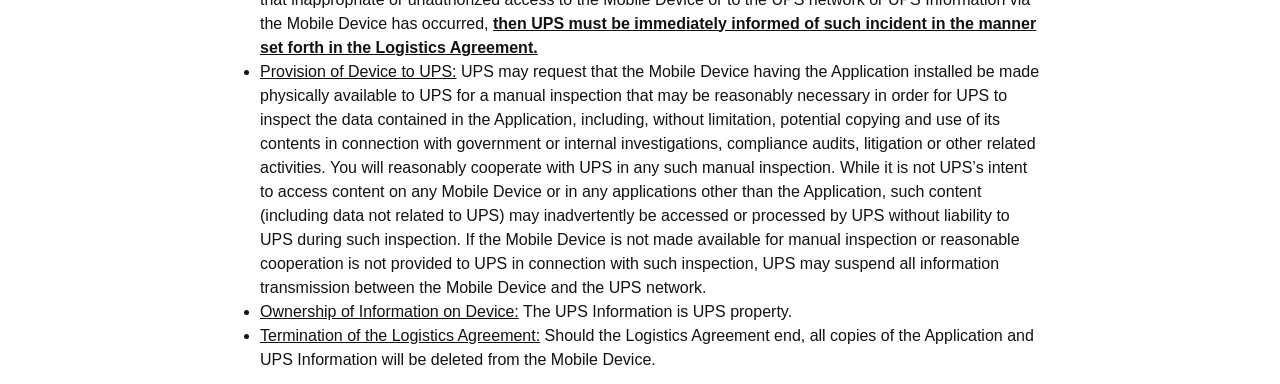
==== commit adf758d2: "Add files via upload" ====
--- a/legal/ncm-terms-conditions.html
+++ b/legal/ncm-terms-conditions.html
@@ -4,6 +4,7 @@
 
 <head>
   <meta http-equiv="Content-Type" content="text/html; charset=UTF-8">
+  <meta name="viewport" content="width=device-width, initial-scale=1">
   <title>End User License Agreement for UPS Mobile Applications | UPS - United States</title>
 
   <link rel="stylesheet" href="./ncm-terms-conditions/styles.css">
@@ -32,15 +33,17 @@
 
     <h1 class="sr-only"></h1>
 
-    <div class="hero-wrapper">
-      <div class="hero block no-media" data-block-name="hero" data-block-status="loaded"
-        data-utg-content-block-id="trn_hero" data-tracking-applied="true">
-        <div>
-          <h1 id="end-user-license-agreement-for-ups-mobile-applications" class="keyline"><u>BYOD TERMS AND CONDITIONS
-              FOR UPS® NETWORK CARRIER MOBILE APPLICATION</u></h1>
+    <div class="section link-list-container" data-section-status="loaded" style="">
+      <div class="hero-wrapper">
+        <div class="hero block no-media" data-block-name="hero" data-block-status="loaded"
+          data-utg-content-block-id="trn_hero" data-tracking-applied="true">
+          <div>
+            <h1 id="end-user-license-agreement-for-ups-mobile-applications" class="keyline"><u>BYOD TERMS AND CONDITIONS
+                FOR UPS® NETWORK CARRIER MOBILE APPLICATION</u></h1>
+          </div>
+          <div class="supporting-content-container"></div>
+          <div class="additional-content-container"></div>
         </div>
-        <div class="supporting-content-container"></div>
-        <div class="additional-content-container"></div>
       </div>
     </div>
 
@@ -58,17 +61,20 @@
     <div class="section link-list-container" data-section-status="loaded" style="">
       <div class="default-content-wrapper">
         <h2 id="license-and-general-use-restrictions" class="keyline"><u>INTRODUCTION</u></h2>
-        <p>These Terms and Conditions for the UPS® Network Carrier Mobile Application (these “Terms”) are a legal
-          agreement between you (“You”) and United Parcel Service, Inc. (“UPS”) or an affiliate of UPS related to Your
+        <p>These Terms and Conditions for the UPS® Network Carrier Mobile Application (these “<b>Terms</b>”) are a legal
+          agreement between you (“<b>You</b>”) and United Parcel Service, Inc. (“<b>UPS</b>”) or an affiliate of UPS
+          related to Your
           download of, access to, and use of the UPS® Network Carrier Mobile Application associated with these Terms
-          (the “Application”) used in association with services provided by Your Employer (defined below). You are
+          (the “<b>Application</b>”) used in association with services provided by Your Employer (defined below). You
+          are
           permitted to download, access, and use the Application on Your Mobile Device (defined below) only if You have
           been employed, engaged, or assigned by Your Employer to provide the transportation of cargo for the benefit of
           UPS and its affiliates, whether directly or indirectly through one or more brokers, logistics providers,
-          contractors, subcontractors, or other intermediaries (the “Services”) in the Permitted Territory. By
+          contractors, subcontractors, or other intermediaries (the “<b>Services</b>”) in the Permitted Territory. By
           downloading, accessing and/or using the Application, You acknowledge and represent that You have read, fully
           understand, agree to, and will be bound by these Terms and that You are employed, engaged, or assigned by Your
-          Employer to perform the Services in the Permitted Territory. “Permitted Territory” means the United States of
+          Employer to perform the Services in the Permitted Territory. “<b>Permitted Territory</b>” means the United
+          States of
           America, including its states, the District of Columbia, and its territories and possessions. UPS reserves the
           right, at its sole discretion, to change, modify, add or remove portions of these Terms, at any time, by
           making the revised version available to You, including through this Application. Any modifications to these
@@ -86,7 +92,7 @@
       <div class="default-content-wrapper">
         <h2 id="license-and-general-use-restrictions" class="keyline"><u>1. PERSONAL SMARTPHONE USE GUIDELINES AND
             STANDARDS</u></h2>
-        <h3>a. Security Requirements</h3>
+        <h3>a. <u>Security Requirements</u></h3>
         <ul>
           <li> <u>Access and Use:</u> You are responsible for ensuring that only You download, access and use the
             Application on Your Mobile Device (defined below).</li>
@@ -105,7 +111,7 @@
             UPS policy is suspected or detected, or (d) You refuse to make Your Device available for manual inspection
             or reasonably cooperate with UPS in connection therewith as provided in Section 1.B, below.</li>
         </ul>
-        <h3>b. General Provisions and Requirements</h3>
+        <h3>b. <u>General Provisions and Requirements</u></h3>
         <ul>
           <li><u>UPS Not Liable for Loss:</u> You agree that UPS is not liable for any data breach, any loss of data, or
             any damage that occurs to Your Mobile Device as a result of any activities, including but not limited to, a
@@ -121,18 +127,21 @@
             Device, or any system connected to Your Mobile Device or data stored on such system.</li>
           <li><u>Application Support:</u> UPS is not obligated to provide IT support or maintenance regarding NCM.
             Notwithstanding the foregoing, Carrier and Authorized Users may contact UPS with questions regarding NCM at
-            upsncmsupport@ups.com or any other channel provided by UPS. If UPS decides to provide support for the
-            Application, UPS may request You submit logs of Application activity collected by the Application (“Usage
-            Data”). If you submit Usage Data to UPS, UPS will use the Usage Data to provide support and to improve the
-            Application.</li>
+            <u>upsncmsupport@ups.com</u> or any other channel provided by UPS. If UPS decides to provide support for the
+            Application, UPS may request You submit logs of Application activity collected by the Application (“<b>Usage
+              Data</b>”). If you submit Usage Data to UPS, UPS will use the Usage Data to provide support and to improve
+            the
+            Application.
+          </li>
           <li><u>Application Impacts:</u> The Application may be incompatible with Your Mobile Device and therefore may
             interfere with the functioning of Your Mobile Device and may cause loss of or damage to Your personal data
             and/or software, including apps, on Your Mobile Device. UPS is not responsible to You for any such
             interference, loss or damage.</li>
           <li><u>Lost, Stolen or Replaced Device:</u> If Your Mobile Device is lost, stolen or replaced, or if there is
             any possibility that inappropriate or unauthorised access to Your Mobile Device or to the UPS network or UPS
-            Information via Your Mobile Device has occurred, then You must immediately report such incident to (i) Your
-            Employer; and (ii) to UPS by contacting UPS at upsncmsupport@ups.com.</li>
+            Information via Your Mobile Device has occurred, <b><u>then You must immediately report such incident to (i)
+                Your
+                Employer; and (ii) to UPS by contacting UPS at upsncmsupport@ups.com.</u></b></li>
           <li><u>Provision of Device to UPS:</u> UPS may request that You make Your Mobile Device having the Application
             installed physically available to UPS for a manual inspection that may be reasonably necessary in order for
             UPS to inspect the data contained in the Application, including, without limitation, potential copying and
@@ -142,7 +151,7 @@
             applications, You understand and agree that personal content (including data not related to UPS) may
             inadvertently be accessed or processed by UPS without liability to UPS during such inspection.</li>
           <li><u>Ownership of Information on Device:</u> You agree that data sent from, collected by, stored by or
-            received by the Application installed on Your Mobile Device (“UPS Information”) is UPS property. You
+            received by the Application installed on Your Mobile Device (“<b>UPS Information</b>”) is UPS property. You
             acknowledge that You do not have a property interest in any of this information or related communications.
           </li>
           <li><u>Cessation of Employment/Engagement/Assignment:</u> Should you cease to be employed or engaged by Your
@@ -157,15 +166,18 @@
         <h2 id="mobile-platforms" class="keyline"><u>2. LICENSE AND GENERAL USE RESTRICTIONS</u></h2>
         <p>UPS hereby grants to You a limited, nonexclusive, non-transferable, revocable, free of charge license to
           use the Application during the Term to perform the Services at the direction of UPS and its affiliates on
-          a single device running a Mobile Platform (defined below) that You own and control (“Your Mobile Device”);
+          a single device running a Mobile Platform (defined below) that You own and control (“<b>Your Mobile
+            Device</b>”);
           provided that You shall not copy, reproduce, issue, make available to the public, or distribute copies of
           the Application or use the Application outside the Permitted Territory. </p>
 
-        <p>“Your Employer” means the company, corporate entity or individual who employs, engages, or assigns You to
+        <p>“<b>Your Employer</b>” means the company, corporate entity or individual who employs, engages, or assigns You
+          to
           perform the Services whether such Services are performed directly for UPS or an affiliate of UPS or indirectly
           through one or more brokers, logistics providers, contractors, subcontractors, or other intermediaries.</p>
         <p>UPS may collect the serial number and/or other persistent identifiers associated with Your Mobile Device (the
-          “Device ID”). The Device ID will be associated with Your Employer. Without limiting the generality of the
+          “<b>Device ID</b>”). The Device ID will be associated with Your Employer. Without limiting the generality of
+          the
           foregoing, any access to the Application by automated inquiry devices, robots, or repetitive data gathering
           and extraction tools, routines, scripts or other mechanisms with similar functionality is expressly
           prohibited. You will not gain access, or attempt to gain access, by any means, to any UPS computer system,
@@ -188,7 +200,8 @@
           which adversely affects the performance or function of the Application, interferes with the ability of
           authorised parties to access the Application or otherwise jeopardizes or risks UPS’s name or goodwill.</p>
 
-        <p>As used herein, the term “Confidential Information” means confidential information relating to the business,
+        <p>As used herein, the term “<b>Confidential Information</b>” means confidential information relating to the
+          business,
           technology (including the Application), operations, financial condition of UPS, and information relating to
           the customers of UPS or the addresses of the packages, including (but not limited to) Personal and Shipping
           Data (as defined below). For five (5) years from the date of disclosure to You of any Confidential
@@ -238,9 +251,11 @@
       <div class="default-content-wrapper">
         <h2 id="changes-to-accessible-services-suspension-and-termination-of-rights" class="keyline"><u>4. MOBILE
             PLATFORMS</u></h2>
-        <p>The Application shall only be used on a permitted mobile platform (“Mobile Platform”). The permitted
-          Mobile Platforms are Apple Inc.’s (“Apple”) iOS and Google Inc.’s (“Google”) Android. If Your Mobile
-          Device runs iOS it is an “iOS Device”, and if Your Mobile Device runs Android it is an “Android Device”.
+        <p>The Application shall only be used on a permitted mobile platform (“<b>Mobile Platform</b>”). The permitted
+          Mobile Platforms are Apple Inc.’s (“<b>Apple</b>”) iOS and Google Inc.’s (“<b>Google</b>”) Android. If Your
+          Mobile
+          Device runs iOS it is an “<b>iOS Device</b>”, and if Your Mobile Device runs Android it is an “<b>Android
+            Device</b>”.
         </p>
 
         <p>If You download the Application on an iOS Device, then the following terms and conditions in this paragraph
@@ -264,7 +279,7 @@
         <h2 id="intellectual-property" class="keyline"><u>5. TERM AND TERMINATION </u></h2>
         <p>These Terms shall become effective upon Your acceptance hereof by downloading, accessing, and/or using
           the Application and shall remain in full force and effect thereafter until terminated as provided herein
-          (the “Term”). You may terminate these Terms for convenience at any time by deleting the Application and
+          (the “<b>Term</b>”). You may terminate these Terms for convenience at any time by deleting the Application and
           all UPS Information from Your Mobile Device. UPS may terminate these Terms for convenience at any time, or
           upon violation of any of the terms or conditions hereof, upon written notice to You via Your Employer or
           notice through the Application. Notwithstanding the foregoing, these Terms shall terminate without any
@@ -312,7 +327,8 @@
         <h2 id="tracking" class="keyline"><u>7. INTELLECTUAL PROPERTY </u></h2>
         <p>You acknowledge that UPS and its licensors own all right, title and interest in and to the Application
           and that UPS owns all right, title and interest in and to all content available via the Application,
-          including, without limitation, all Intellectual Property Rights. “Intellectual Property Rights” means (i)
+          including, without limitation, all Intellectual Property Rights. “<b>Intellectual Property Rights</b>” means
+          (i)
           all patents, patent applications, and certificates of invention, and all continuations, continuations in
           part, extensions, renewals, divisions, re-issues and re-examinations relating thereto; (ii) all moral
           rights and copyrights in any work of authorship or other work recognised by foreign or domestic law, by
@@ -352,7 +368,7 @@
           business and infrastructure including the Application; to identify, protect against, and remediate against
           fraud, illegal activities, security risks and threats, and misuse of the Application; and to comply with
           applicable law. For additional information concerning UPS’s personal data practices, please see the UPS
-          Privacy Notice at www.ups.com. </p>
+          Privacy Notice at <a href="http://www.ups.com" target="_blank">www.ups.com</a>. </p>
       </div>
     </div>
 
@@ -363,7 +379,7 @@
         <p>You acknowledge that UPS is not and the Mobile Platform provider (e.g., Apple or Google) is not, obliged
           to provide any support or maintenance services to You related to the Application. Any complaints related
           to the Application can be addressed to the UPS TSC in the Permitted Territory using the contact
-          information provided in Schedule 1.</p>
+          information provided in <u>Schedule 1</u>.</p>
 
         <p>You agree to comply with all applicable laws, rules, and regulations relating to the export, re-export, or
           trans-shipment of the Application.</p>
@@ -452,7 +468,7 @@
           other modification of this Agreement; (ii) any claim concerning the ownership, validity, enforceability, or
           registration of any Intellectual Property (including trademarks, software, and know-how) owned by UPS or any
           of its Affiliates; or (iii) any other claim or matter that is not capable of resolution by arbitration under
-          applicable law (collectively, the “Excluded Claims”).</p>
+          applicable law (collectively, the “<b>Excluded Claims</b>”).</p>
         <p>(c) If the Parties are unable to resolve the Dispute within the thirty (30)-day period, the Dispute shall be
           finally settled under the Commercial Arbitration Rules of the American Arbitration Association, by one (1)
           arbitrator appointed in accordance with those rules in Fulton County, Georgia. The arbitrator shall have
@@ -550,22 +566,24 @@
 
     <div class="section link-list-container" data-section-status="loaded" style="">
       <div class="default-content-wrapper">
-        <p>If you are an individual using the UPS® Network Carrier Mobile application (“Application”) on a mobile
+        <p>If you are an individual using the UPS® Network Carrier Mobile application (“<b>Application</b>”) on a mobile
           device provided by your employer or another entity in the transportation services chain that has authorized
-          your use of the Application (the “Sponsoring Entity”) (“Mobile Device”), you acknowledge that your use of
+          your use of the Application (the “<b>Sponsoring Entity</b>”) (“<b>Mobile Device</b>”), you acknowledge that
+          your use of
           the Application is governed by the applicable logistics agreement pursuant to which your employer or the
           Sponsoring Entity provides or arranges transportation of cargo for the benefit of United Parcel Service,
-          Inc. or an affiliate of UPS (“UPS”) (the “Logistics Agreement”), and that the Logistics Agreement requires
+          Inc. or an affiliate of UPS (“<b>UPS</b>”) (the “<b>Logistics Agreement</b>”), and that the Logistics
+          Agreement requires
           your employer, the Sponsoring Entity, and their authorized users, including you, to do, without limitation,
           the following:</p>
 
         <h2 id="entire-agreementthird-party-beneficiary" class="keyline"><u>1. PERSONAL SMARTPHONE USE GUIDELINES
             AND STANDARDS</u></h2>
-        <h3>a. Security Requirements</h3>
+        <h3>a. <u>Security Requirements</u></h3>
         <ul>
           <li><u>Responsibility for Securing UPS Information:</u> You are responsible for protecting the security,
             confidentiality and integrity of data sent from, collected by, stored by or received by the Application
-            installed on the Mobile Device (“UPS Information”).</li>
+            installed on the Mobile Device (“<b>UPS Information</b>”).</li>
           <li><u>Device Security Features:</u> You must not disable the Mobile Device’s screen lock after inactivity
             or the Mobile Device’s passcode, pin, or pattern lock.</li>
           <li><u>Right to Suspend Information Transmission:</u> You understand that UPS may suspend all information
@@ -574,7 +592,7 @@
             an operating system that is compromised or that does not meet UPS IT security standards; or (c) a breach
             of any UPS policy is suspected or detected. </li>
         </ul>
-        <h3>b. General Provisions and Requirements</h3>
+        <h3>b. <u>General Provisions and Requirements</u></h3>
         <ul>
           <li><u>UPS Not Liable for Loss:</u> UPS is not liable for any data breach, any loss of data, or any damage
             that occurs to a Mobile Device as a result of any activities, including but not limited to, a data
@@ -596,8 +614,8 @@
             or damage.</li>
           <li><u>Lost, Stolen or Replaced Device:</u> If the Mobile Device is lost, stolen or replaced, or if there
             is any possibility that inappropriate or unauthorized access to the Mobile Device or to the UPS network
-            or UPS Information via the Mobile Device has occurred, then UPS must be immediately informed of such
-            incident in the manner set forth in the Logistics Agreement. </li>
+            or UPS Information via the Mobile Device has occurred, <b><u>then UPS must be immediately informed of such
+                incident in the manner set forth in the Logistics Agreement.</u></b> </li>
           <li><u>Provision of Device to UPS:</u> UPS may request that the Mobile Device having the Application
             installed be made physically available to UPS for a manual inspection that may be reasonably necessary
             in order for UPS to inspect the data contained in the Application, including, without limitation,
